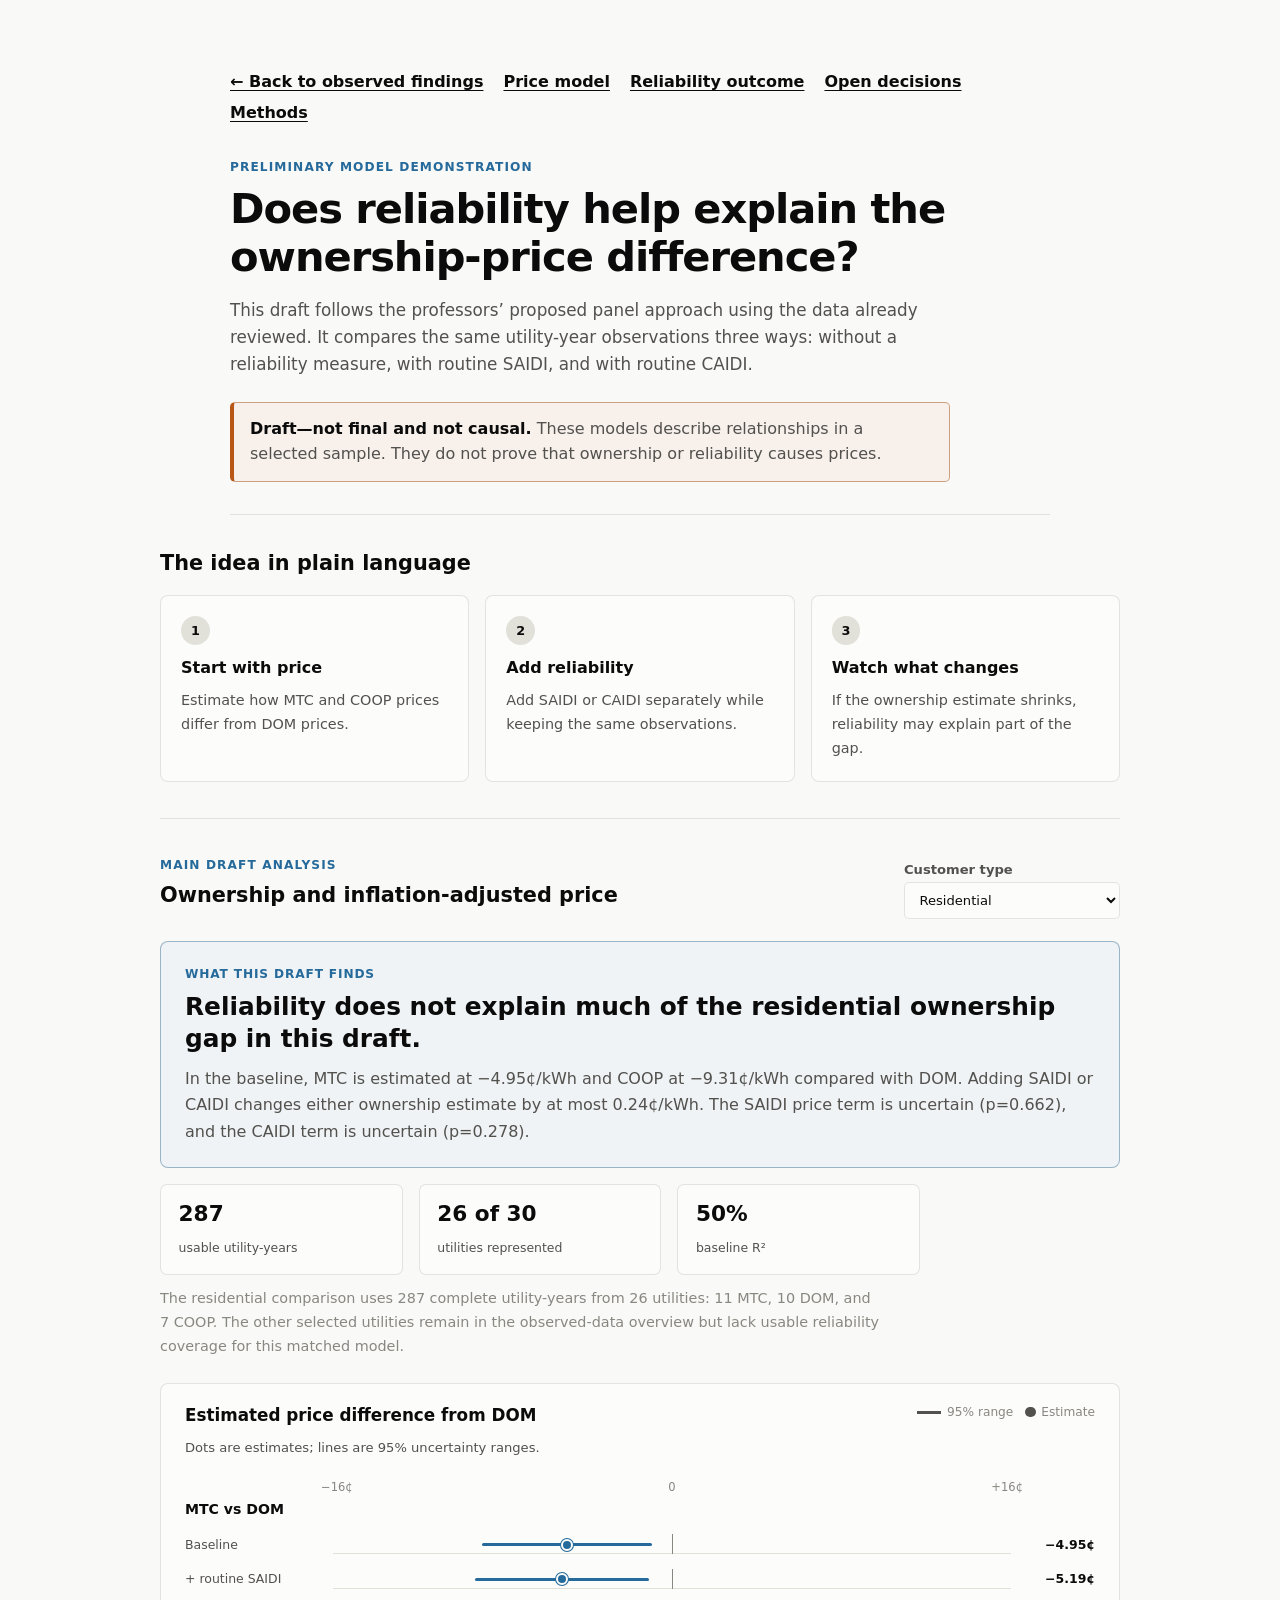
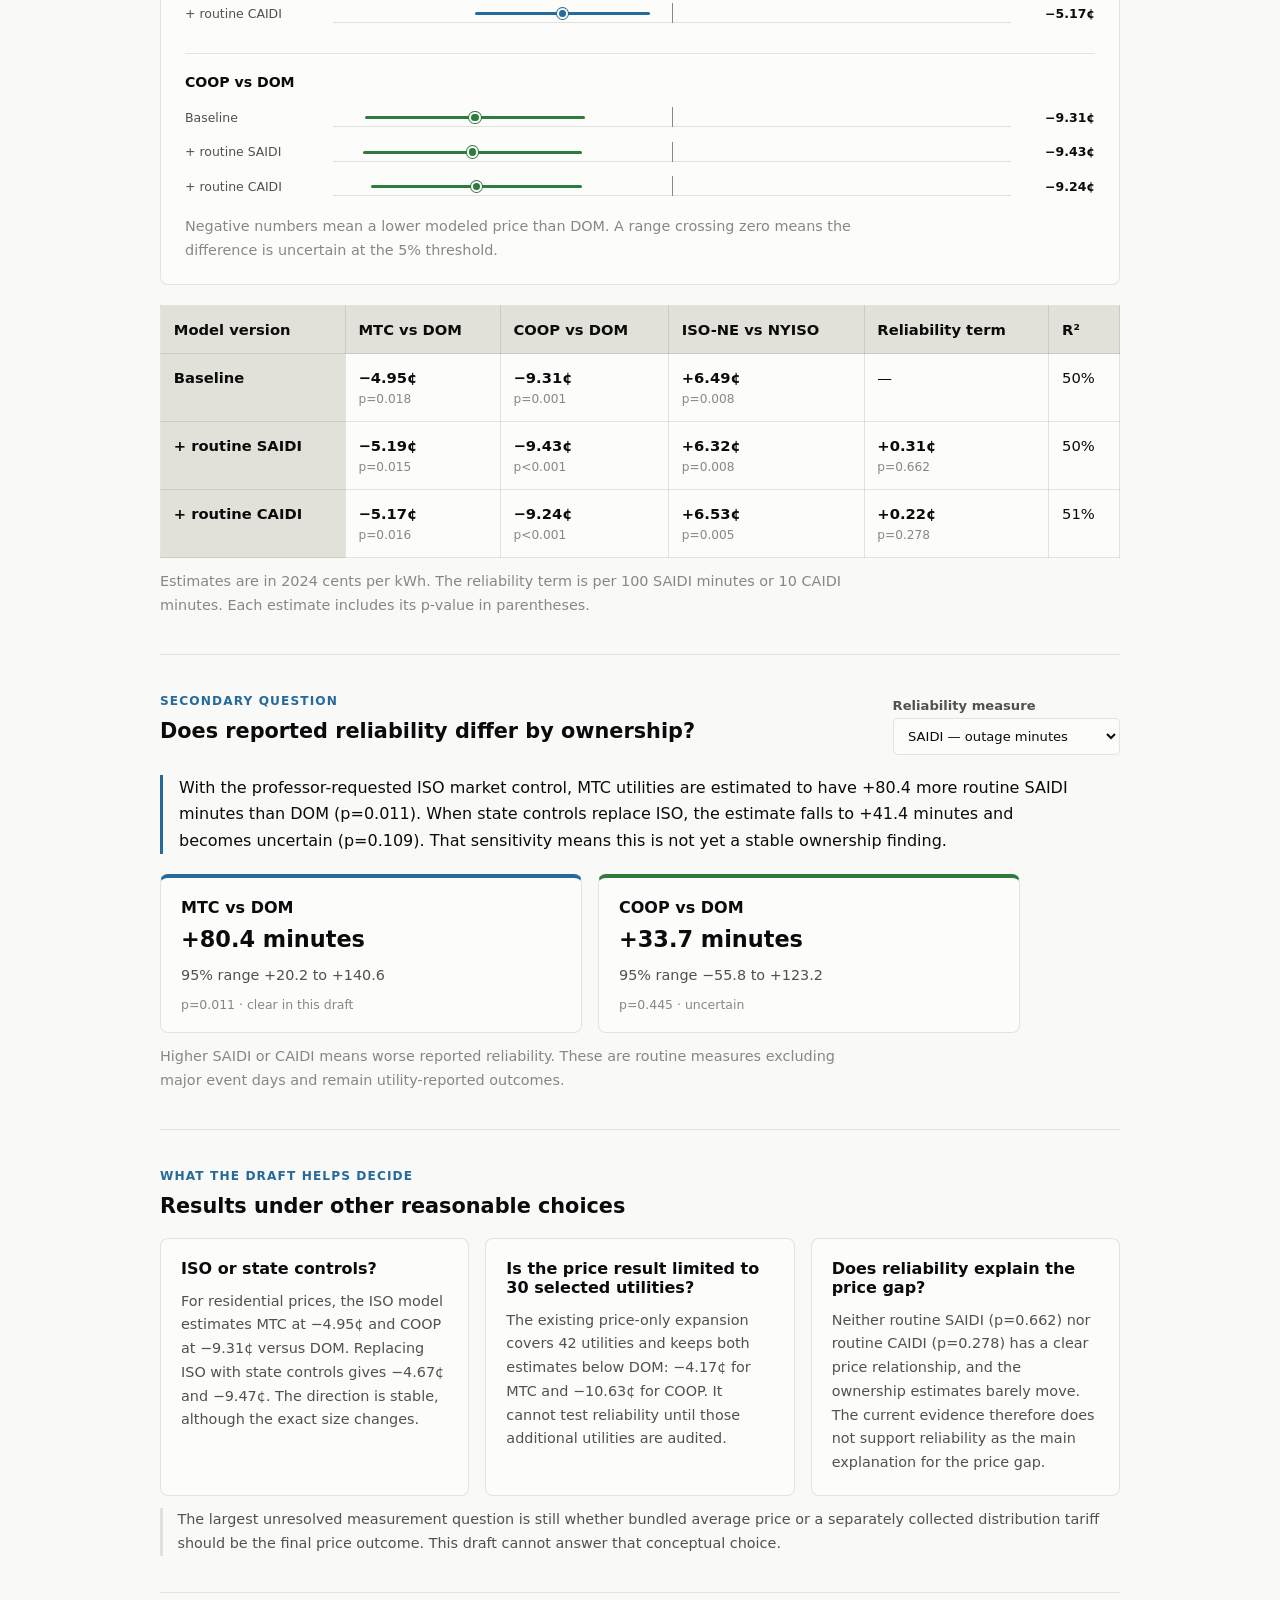
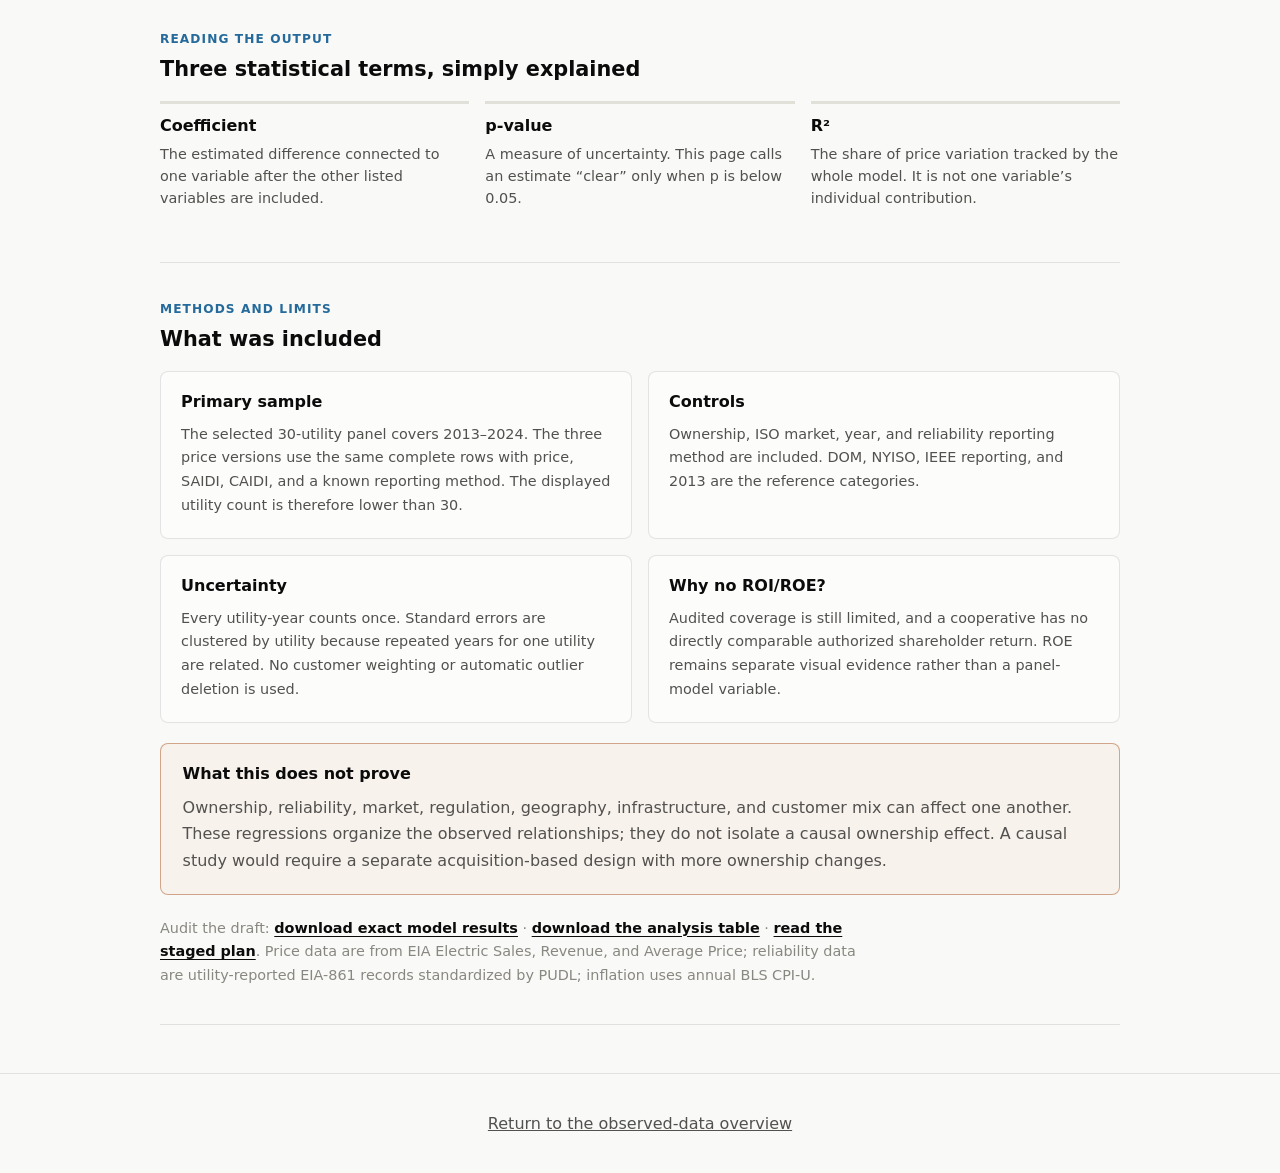
==== site/draft-panel-model.html @ 1b40ba9e "add draft panel model page" ====
<!DOCTYPE html>
<html lang="en">
<head>
  <meta charset="UTF-8">
  <meta name="viewport" content="width=device-width, initial-scale=1.0">
  <meta name="description" content="Preliminary panel-model demonstration testing how ownership, ISO market, and routine reliability relate to inflation-adjusted electricity prices in a selected New York and New England utility sample.">
  <title>Draft panel model | Utility ownership research</title>
  <link rel="stylesheet" href="styles.css?v=20260827a">
</head>
<body>
  <header class="research-header draft-model-header">
    <nav class="research-nav draft-model-nav" aria-label="Draft model navigation">
      <a href="index.html">&larr; Back to observed findings</a>
      <a href="#price-model">Price model</a>
      <a href="#reliability-outcome">Reliability outcome</a>
      <a href="#decision-checks">Open decisions</a>
      <a href="#draft-methods">Methods</a>
    </nav>
    <p class="draft-eyebrow">Preliminary model demonstration</p>
    <h1>Does reliability help explain the ownership-price difference?</h1>
    <p>
      This draft follows the professors’ proposed panel approach using the data
      already reviewed. It compares the same utility-year observations three ways:
      without a reliability measure, with routine SAIDI, and with routine CAIDI.
    </p>
    <div class="draft-warning" role="note">
      <strong>Draft—not final and not causal.</strong>
      These models describe relationships in a selected sample. They do not prove
      that ownership or reliability causes prices.
    </div>
  </header>

  <main class="research-main research-main--wide draft-model-main">
    <section class="draft-question" aria-labelledby="draft-question-title">
      <h2 id="draft-question-title">The idea in plain language</h2>
      <div class="draft-question-grid">
        <article>
          <span>1</span>
          <h3>Start with price</h3>
          <p>Estimate how MTC and COOP prices differ from DOM prices.</p>
        </article>
        <article>
          <span>2</span>
          <h3>Add reliability</h3>
          <p>Add SAIDI or CAIDI separately while keeping the same observations.</p>
        </article>
        <article>
          <span>3</span>
          <h3>Watch what changes</h3>
          <p>If the ownership estimate shrinks, reliability may explain part of the gap.</p>
        </article>
      </div>
    </section>

    <section id="price-model" aria-labelledby="price-model-title">
      <div class="draft-section-heading">
        <div>
          <p class="draft-eyebrow">Main draft analysis</p>
          <h2 id="price-model-title">Ownership and inflation-adjusted price</h2>
        </div>
        <label class="draft-select" for="draft-customer-class">
          Customer type
          <select id="draft-customer-class">
            <option value="residential">Residential</option>
            <option value="commercial">Commercial</option>
            <option value="industrial">Industrial</option>
          </select>
        </label>
      </div>

      <div class="draft-finding-card" aria-live="polite">
        <p class="draft-finding-label">What this draft finds</p>
        <h3 id="draft-price-finding-title">Loading the residential result…</h3>
        <p id="draft-price-finding"></p>
      </div>

      <div class="draft-stat-grid" aria-label="Selected model summary">
        <article>
          <span id="draft-observation-count">—</span>
          <p>usable utility-years</p>
        </article>
        <article>
          <span id="draft-utility-count">—</span>
          <p>utilities represented</p>
        </article>
        <article>
          <span id="draft-baseline-r2">—</span>
          <p>baseline R²</p>
        </article>
      </div>
      <p id="draft-sample-note" class="table-note"></p>

      <div class="draft-chart-card">
        <div class="draft-chart-heading">
          <div>
            <h3>Estimated price difference from DOM</h3>
            <p>Dots are estimates; lines are 95% uncertainty ranges.</p>
          </div>
          <div class="draft-chart-legend" aria-label="Coefficient chart legend">
            <span><i class="draft-legend-line"></i>95% range</span>
            <span><i class="draft-legend-dot"></i>Estimate</span>
          </div>
        </div>
        <div id="draft-ownership-chart" class="draft-ownership-chart" aria-live="polite"></div>
        <p class="table-note">
          Negative numbers mean a lower modeled price than DOM. A range crossing zero
          means the difference is uncertain at the 5% threshold.
        </p>
      </div>

      <div class="table-wrap draft-results-table-wrap">
        <table class="ownership-table draft-results-table">
          <thead>
            <tr>
              <th scope="col">Model version</th>
              <th scope="col">MTC vs DOM</th>
              <th scope="col">COOP vs DOM</th>
              <th scope="col">ISO-NE vs NYISO</th>
              <th scope="col">Reliability term</th>
              <th scope="col">R²</th>
            </tr>
          </thead>
          <tbody id="draft-price-results-table"></tbody>
        </table>
      </div>
      <p class="table-note">
        Estimates are in 2024 cents per kWh. The reliability term is per 100 SAIDI
        minutes or 10 CAIDI minutes. Each estimate includes its p-value in parentheses.
      </p>
    </section>

    <section id="reliability-outcome" aria-labelledby="reliability-outcome-title">
      <div class="draft-section-heading">
        <div>
          <p class="draft-eyebrow">Secondary question</p>
          <h2 id="reliability-outcome-title">Does reported reliability differ by ownership?</h2>
        </div>
        <label class="draft-select" for="draft-reliability-metric">
          Reliability measure
          <select id="draft-reliability-metric">
            <option value="saidi">SAIDI — outage minutes</option>
            <option value="caidi">CAIDI — restoration time</option>
          </select>
        </label>
      </div>
      <p id="draft-reliability-finding" class="draft-secondary-finding" aria-live="polite"></p>
      <div id="draft-reliability-cards" class="draft-reliability-cards"></div>
      <p class="table-note">
        Higher SAIDI or CAIDI means worse reported reliability. These are routine
        measures excluding major event days and remain utility-reported outcomes.
      </p>
    </section>

    <section id="decision-checks" aria-labelledby="decision-checks-title">
      <p class="draft-eyebrow">What the draft helps decide</p>
      <h2 id="decision-checks-title">Results under other reasonable choices</h2>
      <div class="draft-decision-grid">
        <article>
          <h3>ISO or state controls?</h3>
          <p id="draft-state-check"></p>
        </article>
        <article>
          <h3>Is the price result limited to 30 selected utilities?</h3>
          <p id="draft-expanded-check"></p>
        </article>
        <article>
          <h3>Does reliability explain the price gap?</h3>
          <p id="draft-reliability-price-check"></p>
        </article>
      </div>
      <p class="plain-note">
        The largest unresolved measurement question is still whether bundled average
        price or a separately collected distribution tariff should be the final price
        outcome. This draft cannot answer that conceptual choice.
      </p>
    </section>

    <section class="draft-meaning" aria-labelledby="draft-meaning-title">
      <p class="draft-eyebrow">Reading the output</p>
      <h2 id="draft-meaning-title">Three statistical terms, simply explained</h2>
      <dl class="draft-definition-grid">
        <div>
          <dt>Coefficient</dt>
          <dd>The estimated difference connected to one variable after the other listed variables are included.</dd>
        </div>
        <div>
          <dt>p-value</dt>
          <dd>A measure of uncertainty. This page calls an estimate “clear” only when p is below 0.05.</dd>
        </div>
        <div>
          <dt>R²</dt>
          <dd>The share of price variation tracked by the whole model. It is not one variable’s individual contribution.</dd>
        </div>
      </dl>
    </section>

    <section id="draft-methods" aria-labelledby="draft-methods-title">
      <p class="draft-eyebrow">Methods and limits</p>
      <h2 id="draft-methods-title">What was included</h2>
      <div class="draft-method-grid">
        <article>
          <h3>Primary sample</h3>
          <p>
            The selected 30-utility panel covers 2013–2024. The three price versions
            use the same complete rows with price, SAIDI, CAIDI, and a known reporting
            method. The displayed utility count is therefore lower than 30.
          </p>
        </article>
        <article>
          <h3>Controls</h3>
          <p>
            Ownership, ISO market, year, and reliability reporting method are included.
            DOM, NYISO, IEEE reporting, and 2013 are the reference categories.
          </p>
        </article>
        <article>
          <h3>Uncertainty</h3>
          <p>
            Every utility-year counts once. Standard errors are clustered by utility
            because repeated years for one utility are related. No customer weighting
            or automatic outlier deletion is used.
          </p>
        </article>
        <article>
          <h3>Why no ROI/ROE?</h3>
          <p>
            Audited coverage is still limited, and a cooperative has no directly
            comparable authorized shareholder return. ROE remains separate visual
            evidence rather than a panel-model variable.
          </p>
        </article>
      </div>

      <div class="draft-limit-box">
        <h3>What this does not prove</h3>
        <p>
          Ownership, reliability, market, regulation, geography, infrastructure, and
          customer mix can affect one another. These regressions organize the observed
          relationships; they do not isolate a causal ownership effect. A causal study
          would require a separate acquisition-based design with more ownership changes.
        </p>
      </div>

      <p class="table-note draft-downloads">
        Audit the draft:
        <a href="data/draft_panel_model_results.json">download exact model results</a>
        · <a href="data/draft_panel_model_analysis.csv">download the analysis table</a>
        · <a href="https://github.com/alexl1239/NE-NY-Generation-Analysis/blob/main/docs/draft-panel-model-implementation-plan.md" target="_blank" rel="noopener">read the staged plan</a>.
        Price data are from EIA Electric Sales, Revenue, and Average Price; reliability
        data are utility-reported EIA-861 records standardized by PUDL; inflation uses
        annual BLS CPI-U.
      </p>
    </section>
  </main>

  <footer class="page-footer research-footer">
    <p><a href="index.html">Return to the observed-data overview</a></p>
  </footer>

  <script src="data/draft_panel_model_results.js?v=20260827a"></script>
  <script src="draft-panel-model.js?v=20260827a"></script>
</body>
</html>
---- site/styles.css ----
:root {
  color-scheme: light;
  --surface: #fcfcfb;
  --page: #f9f9f7;
  --ink-primary: #0b0b0b;
  --ink-secondary: #52514e;
  --ink-muted: #898781;
  --gridline: #e1e0d9;
  --border: rgba(11, 11, 11, 0.10);

  --fuel-gas: #2a78d6;
  --fuel-hydro: #008300;
  --fuel-oil: #e87ba4;
  --fuel-other: #eda100;
  --fuel-solar: #1baf7a;

  /* Regional grid mix section uses its own fixed 8-slot order (Coal, Gas,
     Hydro, Nuclear, Oil, Solar, Waste, Wind) -- a separate section with its
     own legend, so it doesn't need to match --fuel-* above slot for slot. */
  --grid-coal: #2a78d6;
  --grid-gas: #008300;
  --grid-hydro: #e87ba4;
  --grid-nuclear: #eda100;
  --grid-oil: #1baf7a;
  --grid-solar: #eb6834;
  --grid-waste: #4a3aa7;
  --grid-wind: #e34948;

  /* Residential rate comparison reuses 4 already-validated hues from the
     grid palette above, in a fixed per-utility order distinct from their
     fuel meaning there -- separate chart, separate legend. */
  --rate-nyseg: #2a78d6;
  --rate-nstar: #eda100;
  --rate-conedison: #e34948;
  --rate-unitedilluminating: #4a3aa7;

  --ownership-mtc: #256a9b;
  --ownership-dom: #b95716;
  --ownership-coop: #2f7a3d;
  --metric-price: #246f9e;
  --metric-roe: #7655a3;

  --iso-coal: #5f6368;
  --iso-oil: #94623b;
  --iso-gas: #4f78a7;
  --iso-nuclear: #9a67ad;
  --iso-hydro: #2c91c2;
  --iso-waste: #6f944a;
  --iso-wind: #3f9d89;
  --iso-solar: #d9a62e;
}

@media (prefers-color-scheme: dark) {
  :root {
    color-scheme: dark;
    --surface: #1a1a19;
    --page: #0d0d0d;
    --ink-primary: #ffffff;
    --ink-secondary: #c3c2b7;
    --ink-muted: #898781;
    --gridline: #2c2c2a;
    --border: rgba(255, 255, 255, 0.10);

    --fuel-gas: #3987e5;
    --fuel-hydro: #008300;
    --fuel-oil: #d55181;
    --fuel-other: #c98500;
    --fuel-solar: #199e70;

    --grid-coal: #3987e5;
    --grid-gas: #008300;
    --grid-hydro: #d55181;
    --grid-nuclear: #c98500;
    --grid-oil: #199e70;
    --grid-solar: #d95926;
    --grid-waste: #9085e9;
    --grid-wind: #e66767;

    --rate-nyseg: #3987e5;
    --rate-nstar: #c98500;
    --rate-conedison: #e66767;
    --rate-unitedilluminating: #9085e9;

    --ownership-mtc: #63a9dc;
    --ownership-dom: #e68a4d;
    --metric-price: #69b4e3;
    --metric-roe: #b797e3;
    --ownership-coop: #67b874;

    --iso-coal: #92979c;
    --iso-oil: #c18a61;
    --iso-gas: #6f9ed1;
    --iso-nuclear: #bd8dcb;
    --iso-hydro: #55b4df;
    --iso-waste: #91b86a;
    --iso-wind: #61c0aa;
    --iso-solar: #efc45c;
  }
}

* {
  box-sizing: border-box;
}

[hidden] {
  display: none !important;
}

body {
  margin: 0;
  font-family: system-ui, -apple-system, "Segoe UI", sans-serif;
  background: var(--page);
  color: var(--ink-primary);
}

.page-header {
  padding: 2.5rem 1.5rem 1.5rem;
  max-width: 960px;
  margin: 0 auto;
}

.page-header h1 {
  margin: 0 0 0.5rem;
  font-size: 1.75rem;
}

.subtitle {
  color: var(--ink-secondary);
  margin: 0;
  max-width: 640px;
}

main {
  max-width: 960px;
  margin: 0 auto;
  padding: 0 1.5rem 3rem;
}

.chart-status {
  margin: 0 0 1.5rem;
  padding: 0.85rem 1rem;
  border: 1px solid var(--border);
  background: var(--surface);
  color: var(--ink-secondary);
  line-height: 1.5;
}

.section-block {
  margin-bottom: 2.5rem;
}

.section-title {
  margin: 0 0 0.4rem;
  font-size: 1.3rem;
}

.section-note {
  color: var(--ink-secondary);
  margin: 0 0 1.25rem;
  max-width: 720px;
  line-height: 1.5;
}

.charts {
  display: grid;
  grid-template-columns: repeat(auto-fit, minmax(380px, 1fr));
  gap: 1.5rem;
}

.chart-card {
  background: var(--surface);
  border: 1px solid var(--border);
  border-radius: 8px;
  padding: 1rem 1.25rem 1.5rem;
}

.chart-card h3 {
  margin: 0 0 0.25rem;
  font-size: 1.1rem;
  color: var(--ink-primary);
}

.chart-entity {
  margin: 0 0 0.75rem;
  font-size: 0.8rem;
  color: var(--ink-muted);
  line-height: 1.4;
}

.chart-wrap {
  position: relative;
  height: 280px;
}

.chart-wrap--wide {
  height: 360px;
}

.chart-caveat {
  margin: 0.75rem 0 0;
  font-size: 0.8rem;
  color: var(--ink-muted);
  line-height: 1.4;
}

.methodology {
  background: var(--surface);
  border: 1px solid var(--border);
  border-radius: 8px;
  padding: 1.5rem;
}

.methodology h2 {
  margin-top: 0;
  font-size: 1.1rem;
}

.methodology ul {
  color: var(--ink-secondary);
  line-height: 1.6;
  padding-left: 1.25rem;
}

.methodology code {
  background: var(--gridline);
  padding: 0.1rem 0.3rem;
  border-radius: 4px;
  font-size: 0.9em;
}

.page-footer {
  text-align: center;
  padding: 1.5rem;
  color: var(--ink-muted);
}

.page-footer a {
  color: var(--ink-secondary);
}

/* Professor-facing draft panel model. */

.draft-model-header {
  padding-top: 2.25rem;
}

.draft-model-nav {
  margin: 0 0 2.25rem;
}

.draft-eyebrow {
  margin: 0 0 0.5rem !important;
  color: var(--ownership-mtc) !important;
  font-size: 0.76rem !important;
  font-weight: 800;
  letter-spacing: 0.09em;
  text-transform: uppercase;
}

.draft-warning {
  max-width: 720px;
  margin-top: 1.5rem;
  padding: 0.9rem 1rem;
  border: 1px solid color-mix(in srgb, var(--ownership-dom) 45%, var(--border));
  border-left: 4px solid var(--ownership-dom);
  border-radius: 5px;
  background: color-mix(in srgb, var(--ownership-dom) 7%, var(--surface));
  color: var(--ink-secondary);
  line-height: 1.55;
}

.draft-warning strong {
  color: var(--ink-primary);
}

.draft-model-main section {
  padding-block: 2.75rem;
}

.draft-question-grid,
.draft-stat-grid,
.draft-decision-grid,
.draft-definition-grid,
.draft-method-grid,
.draft-reliability-cards {
  display: grid;
  gap: 1rem;
}

.draft-question-grid {
  grid-template-columns: repeat(3, minmax(0, 1fr));
  margin-top: 1.25rem;
}

.draft-question-grid article,
.draft-decision-grid article,
.draft-method-grid article,
.draft-reliability-card {
  padding: 1.25rem;
  border: 1px solid var(--border);
  border-radius: 8px;
  background: var(--surface);
}

.draft-question-grid article > span {
  display: grid;
  width: 1.8rem;
  height: 1.8rem;
  place-items: center;
  border-radius: 999px;
  background: var(--gridline);
  color: var(--ink-primary);
  font-size: 0.8rem;
  font-weight: 800;
}

.draft-question-grid h3,
.draft-decision-grid h3,
.draft-method-grid h3,
.draft-reliability-card h3 {
  margin: 0.85rem 0 0;
  font-size: 1rem;
}

.draft-question-grid p,
.draft-decision-grid p,
.draft-method-grid p,
.draft-reliability-card p {
  margin-top: 0.45rem;
  font-size: 0.9rem;
}

.draft-section-heading {
  display: flex;
  align-items: end;
  justify-content: space-between;
  gap: 1.5rem;
}

.draft-section-heading h2 {
  margin-bottom: 0;
}

.draft-select {
  display: grid;
  flex: 0 0 auto;
  gap: 0.35rem;
  color: var(--ink-secondary);
  font-size: 0.82rem;
  font-weight: 700;
}

.draft-select select {
  min-width: 13.5rem;
  padding: 0.55rem 2rem 0.55rem 0.65rem;
  border: 1px solid var(--border);
  border-radius: 5px;
  background: var(--surface);
  color: var(--ink-primary);
  font: inherit;
  font-weight: 500;
}

.draft-finding-card {
  margin-top: 1.4rem;
  padding: 1.35rem 1.5rem;
  border: 1px solid color-mix(in srgb, var(--ownership-mtc) 35%, var(--border));
  border-radius: 8px;
  background: color-mix(in srgb, var(--ownership-mtc) 6%, var(--surface));
}

.draft-finding-label {
  margin: 0 !important;
  color: var(--ownership-mtc) !important;
  font-size: 0.76rem !important;
  font-weight: 800;
  letter-spacing: 0.07em;
  text-transform: uppercase;
}

.draft-finding-card h3 {
  margin: 0.45rem 0 0;
  font-size: clamp(1.2rem, 2.5vw, 1.55rem);
  line-height: 1.3;
}

.draft-finding-card p:last-child {
  max-width: 980px;
  margin-top: 0.65rem;
}

.draft-stat-grid {
  grid-template-columns: repeat(3, minmax(0, 1fr));
  max-width: 760px;
  margin-top: 1rem;
}

.draft-stat-grid article {
  padding: 1rem 1.1rem;
  border: 1px solid var(--border);
  border-radius: 7px;
  background: var(--surface);
}

.draft-stat-grid span {
  display: block;
  color: var(--ink-primary);
  font-size: 1.35rem;
  font-weight: 800;
  font-variant-numeric: tabular-nums;
}

.draft-stat-grid p {
  margin: 0.15rem 0 0;
  font-size: 0.78rem;
}

.draft-chart-card {
  margin-top: 1.5rem;
  padding: 1.35rem 1.5rem;
  border: 1px solid var(--border);
  border-radius: 8px;
  background: var(--surface);
}

.draft-chart-heading {
  display: flex;
  align-items: start;
  justify-content: space-between;
  gap: 1rem;
}

.draft-chart-heading h3 {
  margin: 0;
  font-size: 1.05rem;
}

.draft-chart-heading p {
  margin: 0.25rem 0 0;
  font-size: 0.82rem;
}

.draft-chart-legend {
  display: flex;
  flex-wrap: wrap;
  gap: 0.75rem;
  color: var(--ink-muted);
  font-size: 0.76rem;
}

.draft-chart-legend span {
  display: inline-flex;
  align-items: center;
  gap: 0.35rem;
}

.draft-legend-line {
  width: 1.5rem;
  border-top: 3px solid var(--ink-secondary);
}

.draft-legend-dot {
  width: 0.65rem;
  height: 0.65rem;
  border-radius: 999px;
  background: var(--ink-secondary);
}

.draft-ownership-chart {
  margin-top: 1.3rem;
}

.draft-axis-labels {
  display: grid;
  grid-template-columns: 8.5rem 1fr 4.5rem;
  margin: 0 0 0.45rem;
  color: var(--ink-muted);
  font-size: 0.72rem;
  font-variant-numeric: tabular-nums;
}

.draft-axis-labels div {
  display: flex;
  justify-content: space-between;
}

.draft-coef-group + .draft-coef-group {
  margin-top: 1.4rem;
  padding-top: 1.25rem;
  border-top: 1px solid var(--border);
}

.draft-coef-group h4 {
  margin: 0 0 0.65rem;
  font-size: 0.88rem;
}

.draft-coef-row {
  display: grid;
  grid-template-columns: 8.5rem minmax(12rem, 1fr) 4.5rem;
  align-items: center;
  min-height: 2.15rem;
  gap: 0.75rem;
}

.draft-coef-model {
  color: var(--ink-secondary);
  font-size: 0.78rem;
}

.draft-coef-track {
  position: relative;
  height: 1.25rem;
  border-bottom: 1px solid var(--gridline);
}

.draft-coef-zero {
  position: absolute;
  top: 0;
  bottom: -1px;
  width: 1px;
  background: var(--ink-muted);
}

.draft-coef-interval {
  position: absolute;
  top: 0.56rem;
  height: 3px;
  border-radius: 3px;
  background: var(--ownership-mtc);
}

.draft-coef-point {
  position: absolute;
  top: 0.29rem;
  width: 0.72rem;
  height: 0.72rem;
  margin-left: -0.36rem;
  border: 2px solid var(--surface);
  border-radius: 999px;
  background: var(--ownership-mtc);
  box-shadow: 0 0 0 1px var(--ownership-mtc);
}

.draft-coef-row--coop .draft-coef-interval,
.draft-coef-row--coop .draft-coef-point {
  background: var(--ownership-coop);
}

.draft-coef-row--coop .draft-coef-point {
  box-shadow: 0 0 0 1px var(--ownership-coop);
}

.draft-coef-value,
.draft-table-estimate,
.draft-table-p {
  font-variant-numeric: tabular-nums;
}

.draft-coef-value {
  text-align: right;
  color: var(--ink-primary);
  font-size: 0.78rem;
  font-weight: 750;
}

.draft-results-table-wrap {
  margin-top: 1.25rem;
}

.draft-results-table th:first-child {
  min-width: 9.5rem;
}

.draft-results-table td {
  white-space: nowrap;
}

.draft-table-estimate,
.draft-table-p {
  display: block;
}

.draft-table-estimate {
  color: var(--ink-primary);
  font-weight: 750;
}

.draft-table-p {
  margin-top: 0.15rem;
  color: var(--ink-muted);
  font-size: 0.76rem;
}

.draft-secondary-finding {
  max-width: 920px;
  margin-top: 1.25rem !important;
  padding-left: 1rem;
  border-left: 3px solid var(--ownership-mtc);
  color: var(--ink-primary) !important;
  font-size: 1rem;
}

.draft-reliability-cards {
  grid-template-columns: repeat(2, minmax(0, 1fr));
  max-width: 860px;
  margin-top: 1.25rem;
}

.draft-reliability-card {
  border-top: 4px solid var(--ownership-mtc);
}

.draft-reliability-card--coop {
  border-top-color: var(--ownership-coop);
}

.draft-reliability-card h3 {
  margin-top: 0;
}

.draft-reliability-card strong {
  display: block;
  margin-top: 0.55rem;
  font-size: 1.4rem;
  font-variant-numeric: tabular-nums;
}

.draft-reliability-card span {
  display: block;
  margin-top: 0.6rem;
  color: var(--ink-muted);
  font-size: 0.78rem;
}

.draft-decision-grid {
  grid-template-columns: repeat(3, minmax(0, 1fr));
  margin-top: 1.25rem;
}

.draft-decision-grid h3,
.draft-method-grid h3 {
  margin-top: 0;
}

.draft-definition-grid {
  grid-template-columns: repeat(3, minmax(0, 1fr));
  margin-top: 1.25rem;
}

.draft-definition-grid > div {
  padding-top: 0.8rem;
  border-top: 3px solid var(--gridline);
}

.draft-definition-grid dt {
  font-weight: 800;
}

.draft-definition-grid dd {
  margin: 0.45rem 0 0;
  color: var(--ink-secondary);
  font-size: 0.9rem;
  line-height: 1.55;
}

.draft-method-grid {
  grid-template-columns: repeat(2, minmax(0, 1fr));
  margin-top: 1.25rem;
}

.draft-limit-box {
  margin-top: 1.25rem;
  padding: 1.25rem 1.35rem;
  border: 1px solid color-mix(in srgb, var(--ownership-dom) 40%, var(--border));
  border-radius: 8px;
  background: color-mix(in srgb, var(--ownership-dom) 6%, var(--surface));
}

.draft-limit-box h3 {
  margin: 0;
  font-size: 1rem;
}

.draft-limit-box p {
  margin-top: 0.5rem;
}

.draft-downloads {
  margin-top: 1.35rem !important;
}

.draft-model-link-card {
  display: flex;
  align-items: center;
  justify-content: space-between;
  gap: 2rem;
  margin-top: 1.5rem;
  padding: 1.25rem 1.4rem;
  border: 1px solid color-mix(in srgb, var(--ownership-mtc) 35%, var(--border));
  border-radius: 8px;
  background: color-mix(in srgb, var(--ownership-mtc) 6%, var(--surface));
}

.draft-model-link-card h3 {
  margin: 0;
  font-size: 1.05rem;
}

.draft-model-link-card p:not(.draft-eyebrow) {
  margin-top: 0.35rem;
  font-size: 0.88rem;
}

.draft-model-link-card > a {
  flex: 0 0 auto;
  padding: 0.65rem 0.85rem;
  border-radius: 5px;
  background: var(--ink-primary);
  color: var(--page);
  text-decoration: none;
}

@media (max-width: 760px) {
  .draft-question-grid,
  .draft-decision-grid,
  .draft-definition-grid,
  .draft-method-grid,
  .draft-stat-grid,
  .draft-reliability-cards {
    grid-template-columns: 1fr;
  }

  .draft-section-heading,
  .draft-chart-heading {
    align-items: stretch;
    flex-direction: column;
  }

  .draft-select select {
    width: 100%;
  }

  .draft-axis-labels,
  .draft-coef-row {
    grid-template-columns: 6.8rem minmax(8rem, 1fr) 3.8rem;
    gap: 0.45rem;
  }

  .draft-chart-card {
    padding-inline: 1rem;
  }

  .draft-model-link-card {
    align-items: flex-start;
    flex-direction: column;
    gap: 1rem;
  }
}

/* Current research overview and context above the preserved earlier analysis. */

.research-header,
.research-main,
.archive-context__inner {
  width: min(100% - 3rem, 820px);
  margin: 0 auto;
}

.research-header {
  padding: 3rem 0 2rem;
  border-bottom: 1px solid var(--border);
}

.research-header h1 {
  max-width: 760px;
  margin: 0;
  font-size: clamp(1.8rem, 4vw, 2.6rem);
  line-height: 1.15;
  letter-spacing: -0.025em;
}

.research-header > p {
  max-width: 720px;
  margin: 1rem 0 0;
  color: var(--ink-secondary);
  font-size: 1.05rem;
  line-height: 1.6;
}

.research-nav {
  display: flex;
  flex-wrap: wrap;
  gap: 0.75rem 1.25rem;
  margin-top: 1.5rem;
}

.research-nav a,
.research-main a,
.back-link {
  color: var(--ink-primary);
  font-weight: 650;
  text-underline-offset: 0.2em;
}

.research-main {
  padding: 0 0 3rem;
}

.research-main--wide {
  width: min(100% - 3rem, 1420px);
}

.research-main section {
  padding: 2.25rem 0;
  border-bottom: 1px solid var(--border);
}

.research-main h2 {
  margin: 0 0 0.75rem;
  font-size: 1.3rem;
}

.research-main p,
.research-main li {
  color: var(--ink-secondary);
  line-height: 1.65;
}

.research-main p {
  margin: 0.75rem 0 0;
}

.research-main ul {
  margin: 0.75rem 0 0;
  padding-left: 1.25rem;
}

.research-main li + li {
  margin-top: 0.35rem;
}

.table-wrap {
  margin-top: 1.25rem;
  overflow-x: auto;
}

.ownership-table {
  width: 100%;
  border-collapse: collapse;
  background: var(--surface);
  font-size: 0.92rem;
}

.ownership-table th,
.ownership-table td {
  padding: 0.8rem;
  border: 1px solid var(--border);
  text-align: left;
  vertical-align: top;
  line-height: 1.45;
}

.ownership-table th {
  background: var(--gridline);
}

.ownership-table code {
  color: var(--ink-primary);
  font-weight: 750;
}

.plain-note,
.result-note,
.table-note,
.source-line {
  font-size: 0.9rem;
}

.plain-note {
  padding-left: 0.9rem;
  border-left: 3px solid var(--gridline);
}

.panel-controls {
  display: flex;
  flex-wrap: wrap;
  gap: 1rem 1.5rem;
  margin-top: 1.5rem;
}

.panel-controls label,
.utility-select {
  display: grid;
  gap: 0.35rem;
  color: var(--ink-secondary);
  font-size: 0.86rem;
  font-weight: 650;
}

.panel-controls select,
.utility-select select {
  min-width: 12rem;
  padding: 0.55rem 2rem 0.55rem 0.65rem;
  border: 1px solid var(--border);
  border-radius: 4px;
  background: var(--surface);
  color: var(--ink-primary);
  font: inherit;
  font-weight: 500;
}

.comparison-controls {
  margin-bottom: 0.9rem;
}

.analysis-tabs {
  display: inline-flex;
  margin-top: 1rem;
  padding: 0.2rem;
  border: 1px solid var(--border);
  border-radius: 6px;
  background: var(--surface);
}

.analysis-tab {
  padding: 0.55rem 0.85rem;
  border: 0;
  border-radius: 4px;
  background: transparent;
  color: var(--ink-secondary);
  cursor: pointer;
  font: inherit;
  font-size: 0.88rem;
  font-weight: 700;
}

.analysis-tab.is-active {
  background: var(--gridline);
  color: var(--ink-primary);
}

.analysis-tab:focus-visible {
  outline: 2px solid var(--ownership-mtc);
  outline-offset: 2px;
}

.comparison-view-note {
  margin: 1rem 0 0;
}

.comparison-legend {
  display: flex;
  flex-wrap: wrap;
  gap: 0.65rem 1.25rem;
  margin: 0.8rem 0 1rem;
  color: var(--ink-muted);
  font-size: 0.78rem;
}

.comparison-legend span {
  display: inline-flex;
  align-items: center;
  gap: 0.4rem;
}

.comparison-legend i {
  display: inline-block;
  width: 1.4rem;
}

.comparison-legend__line {
  border-top: 3px solid var(--ink-secondary);
}

.comparison-legend__range {
  height: 0.7rem;
  background: var(--gridline);
}

.comparison-legend__flag {
  width: 0.8rem !important;
  height: 0.8rem;
  border: 2px solid #b45309;
  border-radius: 50%;
}

.ct-case-study-controls {
  margin-bottom: 0.8rem;
}

.ct-case-study-legend {
  display: flex;
  flex-wrap: wrap;
  gap: 0.65rem 1.25rem;
  margin: 0.8rem 0 1rem;
  color: var(--ink-muted);
  font-size: 0.78rem;
}

.ct-case-study-legend span {
  display: inline-flex;
  align-items: center;
  gap: 0.4rem;
}

.ct-case-study-legend i {
  display: inline-block;
  width: 1.4rem;
}

.ct-case-study-legend__authorized {
  border-top: 2px solid var(--ink-primary);
}

.ct-case-study-legend__actual {
  border-top: 2px dashed var(--ink-muted);
}

.ct-case-study-legend__decision {
  height: 0.8rem;
  border-left: 1px dotted var(--ink-secondary);
}

.ct-case-study-grid {
  display: grid;
  grid-template-columns: repeat(2, minmax(0, 1fr));
  gap: 1rem;
  margin-top: 1rem;
}

.ct-case-study-card {
  min-width: 0;
  padding: 1rem;
  border: 1px solid var(--border);
  border-top-width: 3px;
  border-radius: 8px;
  background: var(--surface);
}

.ct-case-study-card--dom {
  border-top-color: var(--ownership-dom);
}

.ct-case-study-card--mtc {
  border-top-color: var(--ownership-mtc);
}

.ct-case-study-card--state {
  border-top-color: var(--ink-secondary);
}

.ct-case-study-card__header {
  display: flex;
  align-items: flex-start;
  justify-content: space-between;
  gap: 1rem;
  padding-bottom: 0.8rem;
  border-bottom: 1px solid var(--border);
}

.ct-case-study-card__title {
  margin: 0;
  font-size: 1rem;
}

.ct-case-study-card__meta {
  margin: 0.2rem 0 0 !important;
  color: var(--ink-muted) !important;
  font-size: 0.76rem;
  line-height: 1.35 !important;
}

.ct-case-study-card__latest {
  flex: 0 0 auto;
  max-width: 15rem;
  margin: 0 !important;
  color: var(--ink-secondary) !important;
  font-size: 0.78rem;
  font-variant-numeric: tabular-nums;
  line-height: 1.4 !important;
  text-align: right;
}

.ct-case-study-card__latest strong {
  color: var(--ink-primary);
}

.ct-state-series {
  display: grid;
  gap: 0.45rem;
  margin-top: 0.75rem;
}

.ct-state-series__item {
  display: grid;
  grid-template-columns: 1.5rem minmax(0, 1fr) auto;
  align-items: center;
  gap: 0.45rem;
  color: var(--ink-secondary);
  font-size: 0.76rem;
  font-variant-numeric: tabular-nums;
}

.ct-state-series__item strong {
  color: var(--ink-primary);
  font-size: 0.8rem;
}

.ct-state-series__line {
  border-top: 3px solid;
}

.ct-state-series__item--dom .ct-state-series__line {
  border-color: var(--ownership-dom);
}

.ct-state-series__item--mtc .ct-state-series__line {
  border-color: var(--ownership-mtc);
}

.ct-state-series__note {
  margin: 0.45rem 0 0 !important;
  color: var(--ink-muted) !important;
  font-size: 0.72rem;
  line-height: 1.35 !important;
}

.ct-dual-chart-block {
  margin-top: 0.8rem;
}

.ct-dual-chart__legend {
  display: flex;
  flex-wrap: wrap;
  gap: 0.4rem 1rem;
  margin-bottom: 0.25rem;
  color: var(--ink-secondary);
  font-size: 0.72rem;
}

.ct-dual-chart__legend-item {
  display: inline-flex;
  align-items: center;
  gap: 0.35rem;
}

.ct-dual-chart__legend-item::before {
  width: 1.25rem;
  border-top: 3px solid;
  content: "";
}

.ct-dual-chart__legend-item--price::before {
  border-color: var(--metric-price);
}

.ct-dual-chart__legend-item--roe::before {
  border-color: var(--metric-roe);
}

.ct-dual-chart {
  display: block;
  width: 100%;
  height: auto;
}

.ct-dual-chart__axis-title,
.ct-dual-chart__axis-label,
.ct-dual-chart__year-label {
  font-family: system-ui, -apple-system, "Segoe UI", sans-serif;
}

.ct-dual-chart__axis-title {
  font-size: 9px;
  font-weight: 700;
}

.ct-dual-chart__axis-label,
.ct-dual-chart__year-label {
  font-size: 9px;
}

.ct-dual-chart__axis-title--price,
.ct-dual-chart__axis-label--price {
  fill: var(--metric-price);
}

.ct-dual-chart__axis-title--roe,
.ct-dual-chart__axis-label--roe {
  fill: var(--metric-roe);
}

.ct-dual-chart__year-label {
  fill: var(--ink-muted);
}

.ct-dual-chart__line {
  fill: none;
  stroke-width: 2.25;
  stroke-linecap: round;
  stroke-linejoin: round;
}

.ct-dual-chart__line--price {
  stroke: var(--metric-price);
}

.ct-dual-chart__line--roe {
  stroke: var(--metric-roe);
}

.ct-dual-chart__point {
  cursor: pointer;
  stroke: var(--surface);
  stroke-width: 1.5;
}

.ct-dual-chart__point:focus {
  outline: none;
}

.ct-dual-chart__point--price {
  fill: var(--metric-price);
}

.ct-dual-chart__point--roe {
  fill: var(--metric-roe);
}

.ct-dual-chart__point--active {
  stroke: var(--ink-primary);
  stroke-width: 2.75;
}

.ct-dual-chart__point--low-coverage {
  stroke: #b45309;
  stroke-width: 2.75;
}

.ct-dual-chart__detail {
  min-height: 5.8rem;
  margin-top: 0.3rem;
  color: var(--ink-secondary);
  font-size: 0.74rem;
  font-variant-numeric: tabular-nums;
  line-height: 1.4;
}

.ct-dual-chart__detail-main,
.ct-dual-chart__detail-sub,
.ct-dual-chart__source-link {
  display: block;
}

.ct-dual-chart__detail-main {
  color: var(--ink-primary);
  font-weight: 700;
}

.ct-dual-chart__source-link {
  margin-top: 0.1rem;
  width: fit-content;
}

.ct-case-chart-block {
  margin-top: 1rem;
}

.ct-case-chart-block + .ct-case-chart-block {
  padding-top: 0.9rem;
  border-top: 1px solid var(--border);
}

.ct-case-chart-block__title {
  margin: 0 0 0.25rem;
  font-size: 0.86rem;
  font-weight: 700;
}

.ct-case-chart {
  display: block;
  width: 100%;
  height: auto;
}

.ct-case-chart__gridline {
  stroke: var(--gridline);
  stroke-width: 1;
}

.ct-case-chart__axis-label {
  fill: var(--ink-muted);
  font-family: system-ui, -apple-system, "Segoe UI", sans-serif;
  font-size: 10px;
}

.ct-case-chart__decision-line {
  stroke: var(--ink-secondary);
  stroke-dasharray: 2 4;
  stroke-width: 1;
}

.ct-case-chart__line {
  fill: none;
  stroke: var(--ink-primary);
  stroke-width: 2;
  stroke-linecap: round;
  stroke-linejoin: round;
}

.ct-case-chart__line--actual {
  stroke: var(--ink-muted);
  stroke-dasharray: 5 4;
  stroke-width: 1.5;
}

.ct-case-chart__line--dom {
  stroke: var(--ownership-dom);
}

.ct-case-chart__line--mtc {
  stroke: var(--ownership-mtc);
}

.ct-case-chart__point {
  cursor: pointer;
  stroke: var(--surface);
  stroke-width: 1.5;
}

.ct-case-chart__point:focus {
  outline: none;
  stroke: var(--ink-primary);
  stroke-width: 2.5;
}

.ct-case-chart__point:hover,
.ct-case-chart__point--active {
  stroke: var(--ink-primary);
  stroke-width: 3;
}

.ct-case-chart__point--actual {
  fill: var(--surface);
  stroke: var(--ink-muted);
  stroke-width: 1.5;
}

.ct-case-chart__point--dom {
  fill: var(--ownership-dom);
}

.ct-case-chart__point--mtc {
  fill: var(--ownership-mtc);
}

.ct-case-chart__point--low-coverage {
  stroke: #b45309;
  stroke-width: 2.75;
}

.ct-case-chart__detail {
  min-height: 3.5rem;
  margin: 0.35rem 0 0 !important;
  color: var(--ink-secondary) !important;
  font-size: 0.76rem;
  font-variant-numeric: tabular-nums;
  line-height: 1.4 !important;
  white-space: pre-line;
}

.ct-case-chart__detail-text,
.ct-case-chart__source-link {
  display: block;
}

.ct-case-chart__source-link {
  margin-top: 0.15rem;
  width: fit-content;
}

.ct-case-study-card__dollar-note {
  min-height: 3.2rem;
  margin: 0.85rem 0 0 !important;
  padding: 0.7rem 0.8rem;
  border-left: 3px solid var(--gridline);
  background: color-mix(in srgb, var(--gridline) 42%, transparent);
  color: var(--ink-secondary) !important;
  font-size: 0.78rem;
  line-height: 1.45 !important;
}

.ownership-comparison-charts {
  display: grid;
  grid-template-columns: repeat(3, minmax(0, 1fr));
  gap: 1rem;
  margin: 0.8rem 0 1rem;
}

.ownership-comparison-card {
  min-width: 0;
  padding: 1rem;
  border: 1px solid var(--border);
  border-top-width: 3px;
  background: var(--surface);
}

.ownership-comparison-card--mtc {
  border-top-color: var(--ownership-mtc);
}

.ownership-comparison-card--dom {
  border-top-color: var(--ownership-dom);
}

.ownership-comparison-card--coop {
  border-top-color: var(--ownership-coop);
}

.ownership-comparison-card__title {
  display: inline-flex;
  align-items: center;
  gap: 0.45rem;
  margin: 0;
  font-size: 0.96rem;
}

.ownership-comparison-card__description {
  min-height: 2.2rem;
  margin: 0.25rem 0 0 !important;
  color: var(--ink-muted) !important;
  font-size: 0.75rem;
}

.ownership-comparison-chart {
  display: block;
  width: 100%;
  height: auto;
  margin-top: 0.25rem;
}

.ownership-comparison-chart__gridline {
  stroke: var(--gridline);
  stroke-width: 1;
}

.ownership-comparison-chart__axis-label {
  fill: var(--ink-muted);
  font-family: system-ui, -apple-system, "Segoe UI", sans-serif;
  font-size: 9px;
}

.ownership-comparison-chart__range {
  stroke: none;
  opacity: 0.14;
}

.ownership-comparison-chart__range--mtc {
  fill: var(--ownership-mtc);
}

.ownership-comparison-chart__range--dom {
  fill: var(--ownership-dom);
}

.ownership-comparison-chart__range--coop {
  fill: var(--ownership-coop);
}

.ownership-comparison-chart__median {
  fill: none;
  stroke-width: 2.5;
  stroke-linecap: round;
  stroke-linejoin: round;
}

.ownership-comparison-chart__median--mtc {
  stroke: var(--ownership-mtc);
}

.ownership-comparison-chart__median--dom {
  stroke: var(--ownership-dom);
}

.ownership-comparison-chart__median--coop {
  stroke: var(--ownership-coop);
}

.ownership-comparison-chart__point {
  cursor: pointer;
  stroke: var(--surface);
  stroke-width: 1.5;
}

.ownership-comparison-chart__point:focus {
  stroke: var(--ink-primary);
  stroke-width: 2.5;
  outline: none;
}

.ownership-comparison-chart__point--flagged {
  stroke: #b45309;
  stroke-width: 3;
}

.ownership-comparison-card__detail {
  min-height: 2.4rem;
  margin: 0.35rem 0 0 !important;
  color: var(--ink-secondary) !important;
  font-size: 0.75rem;
  font-variant-numeric: tabular-nums;
  line-height: 1.4 !important;
  white-space: pre-line;
}

.ownership-price-model-card {
  max-width: 920px;
  margin-top: 0.5rem;
  padding: 1.1rem 1.2rem 1.25rem;
  border: 1px solid var(--border);
  border-radius: 6px;
  background: var(--surface);
}

.ownership-price-model-card h3 {
  margin: 0;
  font-size: 1rem;
}

.ownership-price-model-guide {
  margin: 0.35rem 0 0 !important;
  color: var(--ink-muted) !important;
  font-size: 0.8rem;
}

.ownership-price-model-chart {
  max-width: 820px;
  margin-top: 0.4rem;
}

.ownership-price-model-svg {
  display: block;
  width: 100%;
  height: auto;
}

.ownership-price-model-svg__gridline {
  stroke: var(--gridline);
  stroke-width: 1;
}

.ownership-price-model-svg__zero {
  stroke: var(--ink-secondary);
  stroke-width: 1.5;
}

.ownership-price-model-svg__axis-label,
.ownership-price-model-svg__row-label,
.ownership-price-model-svg__estimate {
  fill: var(--ink-secondary);
  font-family: system-ui, -apple-system, "Segoe UI", sans-serif;
  font-size: 12px;
}

.ownership-price-model-svg__row-label {
  fill: var(--ink-primary);
  font-size: 13px;
  font-weight: 750;
}

.ownership-price-model-svg__estimate {
  fill: var(--ink-primary);
  font-variant-numeric: tabular-nums;
  font-weight: 650;
}

.ownership-price-model-svg__interval,
.ownership-price-model-svg__cap {
  stroke-width: 3;
}

.ownership-price-model-svg__interval--mtc,
.ownership-price-model-svg__cap--mtc {
  stroke: var(--ownership-mtc);
}

.ownership-price-model-svg__interval--coop,
.ownership-price-model-svg__cap--coop {
  stroke: var(--ownership-coop);
}

.ownership-price-model-svg__point {
  stroke: var(--surface);
  stroke-width: 2;
}

.focused-model-checks {
  display: grid;
  grid-template-columns: repeat(2, minmax(0, 1fr));
  align-items: start;
  gap: 1rem;
  max-width: 920px;
  margin-top: 1rem;
}

.focused-model-check {
  padding: 1rem 1.1rem;
  border: 1px solid var(--border);
  border-radius: 6px;
  background: var(--surface);
}

.focused-model-check h3 {
  margin: 0;
  font-size: 1rem;
}

.focused-model-check .result-note {
  margin-top: 0.6rem;
}

.focused-model-check .table-note {
  margin-bottom: 0;
}

.focused-model-check--reliability {
  min-width: 0;
}

.reliability-model-control {
  display: grid;
  gap: 0.3rem;
  max-width: 15rem;
  margin-top: 0.8rem;
  color: var(--ink-secondary);
  font-size: 0.8rem;
  font-weight: 700;
}

.reliability-model-control select {
  width: 100%;
}

.focused-model-check #reliability-model-title {
  margin: 1rem 0 0;
  font-size: 0.9rem;
}

.reliability-model-guide {
  margin: 0.3rem 0 0 !important;
  color: var(--ink-muted) !important;
  font-size: 0.75rem;
  line-height: 1.45 !important;
}

.reliability-model-chart {
  margin-top: 0.35rem;
}

.reliability-model-svg {
  display: block;
  width: 100%;
  height: auto;
}

.reliability-model-svg__gridline {
  stroke: var(--gridline);
  stroke-width: 1;
}

.reliability-model-svg__zero {
  stroke: var(--ink-secondary);
  stroke-width: 1.5;
}

.reliability-model-svg__axis-label,
.reliability-model-svg__row-label,
.reliability-model-svg__estimate,
.reliability-model-svg__unit {
  fill: var(--ink-secondary);
  font-family: system-ui, -apple-system, "Segoe UI", sans-serif;
  font-size: 11px;
}

.reliability-model-svg__row-label,
.reliability-model-svg__estimate {
  fill: var(--ink-primary);
  font-weight: 700;
}

.reliability-model-svg__interval,
.reliability-model-svg__cap {
  stroke-width: 3;
}

.reliability-model-svg__interval--mtc,
.reliability-model-svg__cap--mtc {
  stroke: var(--ownership-mtc);
}

.reliability-model-svg__interval--coop,
.reliability-model-svg__cap--coop {
  stroke: var(--ownership-coop);
}

.reliability-model-svg__point {
  stroke: var(--surface);
  stroke-width: 2;
}

.reliability-model-svg__point--mtc {
  fill: var(--ownership-mtc);
}

.reliability-model-svg__point--coop {
  fill: var(--ownership-coop);
}

.model-details {
  max-width: 920px;
  margin-top: 1rem;
  color: var(--ink-secondary);
}

.model-details summary {
  width: fit-content;
  color: var(--ink-primary);
  cursor: pointer;
  font-size: 0.9rem;
  font-weight: 700;
}

.model-table-wrap {
  max-width: 920px;
}

.model-table td:first-child {
  display: inline-flex;
  align-items: center;
  gap: 0.45rem;
}

.model-table .numeric-cell {
  text-align: right;
  font-variant-numeric: tabular-nums;
  white-space: nowrap;
}

.ownership-key {
  display: flex;
  flex-wrap: wrap;
  gap: 0.75rem 1.25rem;
  margin-top: 1.25rem;
  color: var(--ink-secondary);
  font-size: 0.84rem;
}

.ownership-key--intro {
  margin: 0.9rem 0 0.35rem;
}

.ownership-key--intro strong {
  color: var(--ink-primary);
}

.ownership-key-note {
  margin-top: 0 !important;
}

.ownership-key span,
.summary-table td:first-child {
  display: inline-flex;
  align-items: center;
  gap: 0.45rem;
}

.ownership-swatch {
  display: inline-block;
  width: 0.72rem;
  height: 0.72rem;
  border-radius: 50%;
}

.ownership-swatch--mtc,
.ownership-fill--mtc {
  background: var(--ownership-mtc);
  fill: var(--ownership-mtc);
}

.ownership-swatch--dom,
.ownership-fill--dom {
  background: var(--ownership-dom);
  fill: var(--ownership-dom);
}

.ownership-swatch--coop,
.ownership-fill--coop {
  background: var(--ownership-coop);
  fill: var(--ownership-coop);
}

.matrix-scroll {
  margin-top: 1.5rem;
  overflow-x: auto;
  padding-bottom: 0.5rem;
}

.utility-matrix {
  min-width: 1250px;
}

.ownership-row {
  padding: 1.4rem 0 1.75rem;
  border-top: 1px solid var(--border);
}

.ownership-row:last-child {
  border-bottom: 1px solid var(--border);
}

.ownership-row__header {
  display: flex;
  align-items: flex-end;
  justify-content: space-between;
  gap: 1.25rem;
  margin-bottom: 0.8rem;
}

.ownership-row__heading {
  display: flex;
  align-items: baseline;
  gap: 0.8rem;
}

.ownership-row__title {
  display: inline-flex;
  align-items: center;
  gap: 0.45rem;
  margin: 0;
  font-size: 1rem;
}

.ownership-row__description {
  margin: 0 !important;
  color: var(--ink-muted) !important;
  font-size: 0.82rem;
}

.ownership-row__summary {
  margin: 0 !important;
  color: var(--ink-secondary) !important;
  font-size: 0.78rem;
  font-variant-numeric: tabular-nums;
  line-height: 1.35 !important;
  text-align: right;
}

.ownership-row__charts {
  display: grid;
  grid-template-columns: repeat(5, minmax(0, 1fr));
  gap: 0.7rem;
}

.utility-panel {
  min-width: 0;
  padding: 0.8rem;
  border: 1px solid var(--border);
  background: var(--surface);
}

.utility-panel__header {
  display: flex;
  align-items: flex-start;
  justify-content: space-between;
  gap: 0.6rem;
  min-height: 3.15rem;
}

.utility-panel__title {
  margin: 0;
  color: var(--ink-primary);
  font-size: 0.9rem;
  line-height: 1.25;
}

.utility-panel__state {
  margin: 0.2rem 0 0 !important;
  color: var(--ink-muted) !important;
  font-size: 0.72rem;
  line-height: 1.25 !important;
}

.utility-panel__latest {
  flex: 0 0 auto;
  margin: 0 !important;
  color: var(--ink-primary) !important;
  font-size: 0.82rem;
  font-variant-numeric: tabular-nums;
  font-weight: 700;
  line-height: 1.2 !important;
  text-align: right;
}

.utility-panel__latest-year {
  display: block;
  margin-top: 0.1rem;
  color: var(--ink-muted);
  font-size: 0.7rem;
  font-weight: 500;
}

.utility-panel > svg {
  display: block;
  width: 100%;
  height: auto;
  margin-top: 0.35rem;
  overflow: visible;
}

.mini-chart__gridline {
  stroke: var(--gridline);
  stroke-width: 1;
}

.mini-chart__axis-label {
  fill: var(--ink-muted);
  font-family: system-ui, -apple-system, "Segoe UI", sans-serif;
  font-size: 9.5px;
}

.mini-chart__change-line {
  stroke: var(--ink-muted);
  stroke-dasharray: 3 3;
  stroke-width: 1;
}

.mini-chart__method-line {
  stroke: var(--ink-secondary);
  stroke-dasharray: 1 3;
  stroke-width: 1.25;
}

.mini-chart__line {
  fill: none;
  stroke: var(--ink-primary);
  stroke-width: 1.5;
}

.mini-chart__point {
  cursor: pointer;
  stroke: var(--surface);
  stroke-width: 1.5;
}

.mini-chart__point:focus {
  stroke: var(--ink-primary);
  stroke-width: 2.5;
  outline: none;
}

.mini-chart__point--off-scale {
  stroke: var(--ink-primary);
  stroke-width: 2.25;
}

.mini-chart__point--low-coverage {
  stroke: #b45309;
  stroke-width: 2.75;
}

.mini-chart__offscale-label {
  fill: var(--ink-primary);
  font-family: system-ui, -apple-system, "Segoe UI", sans-serif;
  font-size: 8.5px;
  font-weight: 750;
}

.utility-panel__detail,
.utility-panel__owner,
.utility-panel__change,
.utility-panel__method {
  margin: 0.4rem 0 0 !important;
  font-size: 0.72rem;
  line-height: 1.35 !important;
}

.utility-panel__detail {
  min-height: 2.2rem;
  color: var(--ink-secondary) !important;
  font-variant-numeric: tabular-nums;
  white-space: pre-line;
}

.utility-panel__owner {
  min-height: 2rem;
  color: var(--ink-secondary) !important;
}

.utility-panel__change {
  min-height: 1.85rem;
  padding-top: 0.4rem;
  border-top: 1px solid var(--border);
  color: var(--ink-muted) !important;
}

.utility-panel__method {
  min-height: 2rem;
  color: var(--ink-muted) !important;
}

.ownership-help {
  position: relative;
  display: inline-flex;
  vertical-align: middle;
}

.ownership-help__button {
  display: inline-grid;
  width: 1.05rem;
  height: 1.05rem;
  padding: 0;
  place-items: center;
  border: 1px solid var(--ink-muted);
  border-radius: 50%;
  background: transparent;
  color: var(--ink-primary);
  font: inherit;
  font-size: 0.68rem;
  font-weight: 700;
  line-height: 1;
  cursor: help;
}

.ownership-help__text {
  position: absolute;
  z-index: 5;
  bottom: calc(100% + 0.45rem);
  left: 50%;
  display: none;
  width: 18rem;
  padding: 0.65rem 0.7rem;
  border: 1px solid var(--border);
  background: var(--surface);
  color: var(--ink-primary);
  font-size: 0.74rem;
  font-weight: 400;
  line-height: 1.45;
  text-align: left;
  transform: translateX(-50%);
  box-shadow: 0 4px 16px rgba(0, 0, 0, 0.16);
}

.ownership-help:hover .ownership-help__text,
.ownership-help:focus-within .ownership-help__text {
  display: block;
}

.ownership-help__text a {
  font-weight: 650;
}

.price-snapshot {
  margin-top: 1.25rem;
}

.price-axis,
.price-row {
  display: grid;
  grid-template-columns: minmax(220px, 290px) minmax(360px, 1fr);
  column-gap: 1rem;
}

.price-axis {
  align-items: end;
  margin-bottom: 0.45rem;
  color: var(--ink-muted);
  font-size: 0.75rem;
}

.price-axis__label {
  padding-left: 0.45rem;
}

.price-axis__ticks {
  position: relative;
  height: 1rem;
}

.price-axis__tick {
  position: absolute;
  transform: translateX(-50%);
  white-space: nowrap;
}

.price-list {
  border-top: 1px solid var(--border);
}

.price-row {
  align-items: center;
  min-height: 3rem;
  border-bottom: 1px solid var(--border);
}

.price-row__utility {
  display: grid;
  gap: 0.15rem;
  width: 100%;
  padding: 0.55rem 0.45rem;
  border: 0;
  border-radius: 3px;
  background: transparent;
  color: var(--ink-primary);
  font: inherit;
  text-align: left;
  cursor: pointer;
}

.price-row__utility:hover,
.price-row__utility:focus-visible,
.price-row.is-selected .price-row__utility {
  background: var(--gridline);
}

.price-row__name {
  line-height: 1.25;
}

.price-row__meta {
  color: var(--ink-muted);
  font-size: 0.76rem;
}

.price-row__track {
  position: relative;
  height: 2.2rem;
  background-image: linear-gradient(to right, var(--gridline) 1px, transparent 1px);
  background-size: 25% 100%;
}

.price-row__track::before {
  position: absolute;
  top: 50%;
  right: 0;
  left: 0;
  height: 1px;
  background: var(--gridline);
  content: "";
}

.price-row__point {
  position: absolute;
  top: 50%;
  width: 0.8rem;
  height: 0.8rem;
  border: 2px solid var(--page);
  border-radius: 50%;
  transform: translate(-50%, -50%);
}

.price-row__value {
  position: absolute;
  top: 50%;
  margin-left: 0.7rem;
  color: var(--ink-primary);
  font-size: 0.78rem;
  font-variant-numeric: tabular-nums;
  transform: translateY(-50%);
  white-space: nowrap;
}

.price-row__value.is-near-end {
  margin-left: -0.7rem;
  transform: translate(-100%, -50%);
}

.summary-table-wrap {
  max-width: 590px;
}

.summary-table .numeric-cell,
.data-table .numeric-cell,
.sample-table .numeric-cell {
  text-align: right;
  font-variant-numeric: tabular-nums;
}

.table-note {
  max-width: 720px;
  color: var(--ink-muted) !important;
}

.utility-select {
  margin-top: 1.25rem;
  max-width: 33rem;
}

.utility-select select {
  width: 100%;
}

.trend-title {
  margin: 1.5rem 0 0.25rem;
  font-size: 1rem;
}

.price-trend {
  width: 100%;
  margin-top: 0.5rem;
}

.price-trend svg {
  display: block;
  width: 100%;
  height: auto;
  overflow: visible;
}

.trend-gridline {
  stroke: var(--gridline);
  stroke-width: 1;
}

.trend-axis-label {
  fill: var(--ink-muted);
  font-family: system-ui, -apple-system, "Segoe UI", sans-serif;
  font-size: 12px;
}

.trend-line {
  fill: none;
  stroke: var(--ink-primary);
  stroke-width: 2;
}

.trend-point {
  stroke: var(--page);
  stroke-width: 2;
}

.source-line a {
  font-weight: 600;
}

.data-details {
  margin-top: 1.25rem;
  color: var(--ink-secondary);
}

.data-details summary {
  cursor: pointer;
  font-weight: 650;
}

.data-table {
  max-width: 650px;
}

.iso-fuel-mix-charts {
  display: grid;
  grid-template-columns: repeat(2, minmax(0, 1fr));
  gap: 1rem;
  margin-top: 1rem;
}

.iso-fuel-mix-card {
  min-width: 0;
  padding: 1rem;
  border: 1px solid var(--border);
  border-radius: 8px;
  background: var(--surface);
}

.iso-fuel-mix-card__title {
  margin: 0 0 0.2rem;
  font-size: 1.05rem;
}

.iso-fuel-mix-card__description,
.iso-fuel-mix-card__detail {
  color: var(--ink-muted);
  font-size: 0.78rem;
  line-height: 1.45;
}

.iso-fuel-mix-card__description {
  margin: 0 0 0.45rem;
}

.iso-fuel-mix-card__detail {
  min-height: 2.3rem;
  margin: 0.45rem 0 0;
  white-space: pre-line;
}

.iso-fuel-mix-chart {
  display: block;
  width: 100%;
  height: auto;
}

.iso-fuel-mix-chart__gridline {
  stroke: var(--gridline);
  stroke-width: 1;
}

.iso-fuel-mix-chart__axis-label {
  fill: var(--ink-muted);
  font-family: system-ui, -apple-system, "Segoe UI", sans-serif;
  font-size: 11px;
}

.iso-fuel-mix-chart__segment {
  cursor: default;
  stroke: var(--page);
  stroke-width: 0.5;
}

.iso-fuel-mix-chart__segment:focus {
  outline: none;
  stroke: var(--ink-primary);
  stroke-width: 2;
}

.iso-fuel-mix-legend {
  display: flex;
  flex-wrap: wrap;
  gap: 0.45rem 0.9rem;
  margin-top: 0.9rem;
}

.iso-fuel-mix-legend__item {
  display: inline-flex;
  align-items: center;
  gap: 0.35rem;
  color: var(--ink-secondary);
  font-size: 0.78rem;
}

.iso-fuel-mix-legend__swatch {
  width: 0.7rem;
  height: 0.7rem;
  border-radius: 2px;
}

.iso-fuel--coal { fill: var(--iso-coal); background: var(--iso-coal); }
.iso-fuel--oil { fill: var(--iso-oil); background: var(--iso-oil); }
.iso-fuel--gas { fill: var(--iso-gas); background: var(--iso-gas); }
.iso-fuel--nuclear { fill: var(--iso-nuclear); background: var(--iso-nuclear); }
.iso-fuel--hydro { fill: var(--iso-hydro); background: var(--iso-hydro); }
.iso-fuel--waste { fill: var(--iso-waste); background: var(--iso-waste); }
.iso-fuel--wind { fill: var(--iso-wind); background: var(--iso-wind); }
.iso-fuel--solar { fill: var(--iso-solar); background: var(--iso-solar); }

.sample-table {
  font-size: 0.84rem;
}

.research-main strong {
  color: var(--ink-primary);
}

.research-footer {
  border-top: 1px solid var(--border);
}

.archive-context {
  border-bottom: 1px solid var(--border);
  background: var(--surface);
}

.archive-context__inner {
  padding: 1.5rem 0;
}

.archive-context .back-link {
  display: inline-block;
  margin-bottom: 1.25rem;
  font-size: 0.86rem;
}

.archive-label {
  margin: 0 0 0.4rem;
  color: var(--ink-muted);
  font-size: 0.78rem;
  font-weight: 700;
}

.archive-context h2 {
  margin: 0 0 0.5rem;
  font-size: 1.2rem;
}

.archive-context p:last-child {
  max-width: 760px;
  margin: 0;
  color: var(--ink-secondary);
  line-height: 1.55;
}

@media (max-width: 520px) {
  .research-header,
  .research-main,
  .archive-context__inner {
    width: min(100% - 2rem, 820px);
  }

  .research-header {
    padding-top: 2rem;
  }

  .research-main--wide {
    width: min(100% - 2rem, 1420px);
  }

  .price-axis,
  .price-row {
    grid-template-columns: 1fr;
  }

  .price-axis__label {
    display: none;
  }

  .price-row {
    padding: 0.25rem 0 0.65rem;
  }

  .price-row__utility {
    padding-left: 0;
  }

  .price-row__track {
    margin-right: 0.6rem;
  }

  .panel-controls,
  .panel-controls label,
  .panel-controls select {
    width: 100%;
  }

  .iso-fuel-mix-charts {
    grid-template-columns: 1fr;
  }
}

@media (max-width: 760px) {
  .ct-case-study-grid {
    grid-template-columns: 1fr;
  }

  .ct-case-study-card__header {
    flex-direction: column;
  }

  .ct-case-study-card__latest {
    max-width: none;
    text-align: left;
  }

  .ct-state-series__item {
    grid-template-columns: 1.5rem minmax(0, 1fr);
  }

  .ct-state-series__item span {
    grid-column: 2;
  }

  .ownership-comparison-charts {
    grid-template-columns: 1fr;
  }

  .ownership-comparison-card__description {
    min-height: 0;
  }

  .analysis-tabs {
    display: flex;
    width: 100%;
  }

  .analysis-tab {
    flex: 1;
  }

  .ownership-price-model-card {
    padding: 0.9rem 0.7rem 1rem;
  }

  .focused-model-checks {
    grid-template-columns: 1fr;
  }

  .ownership-price-model-svg__axis-label,
  .ownership-price-model-svg__estimate {
    font-size: 11px;
  }

  .model-table {
    min-width: 670px;
  }

  .ownership-row__header,
  .ownership-row__heading {
    align-items: flex-start;
    flex-direction: column;
    gap: 0.3rem;
  }

  .ownership-row__summary {
    text-align: left;
  }
}
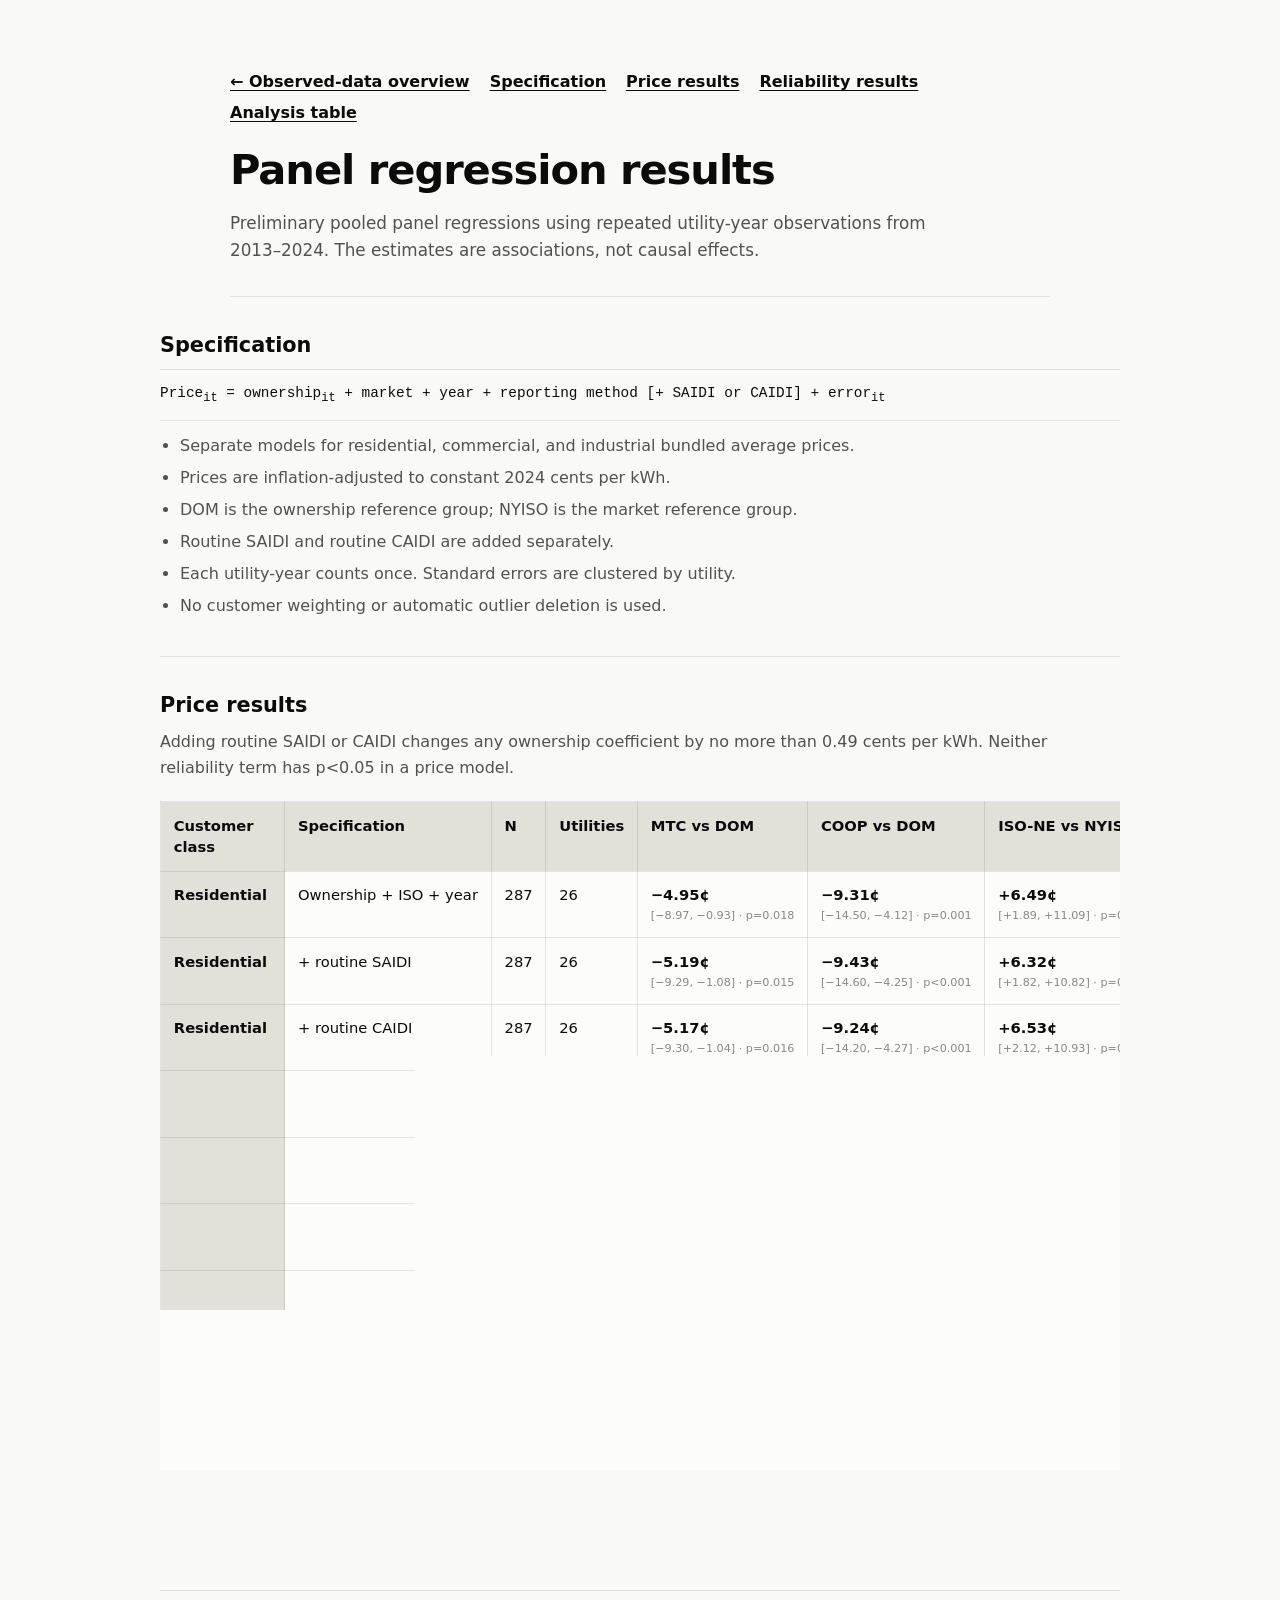
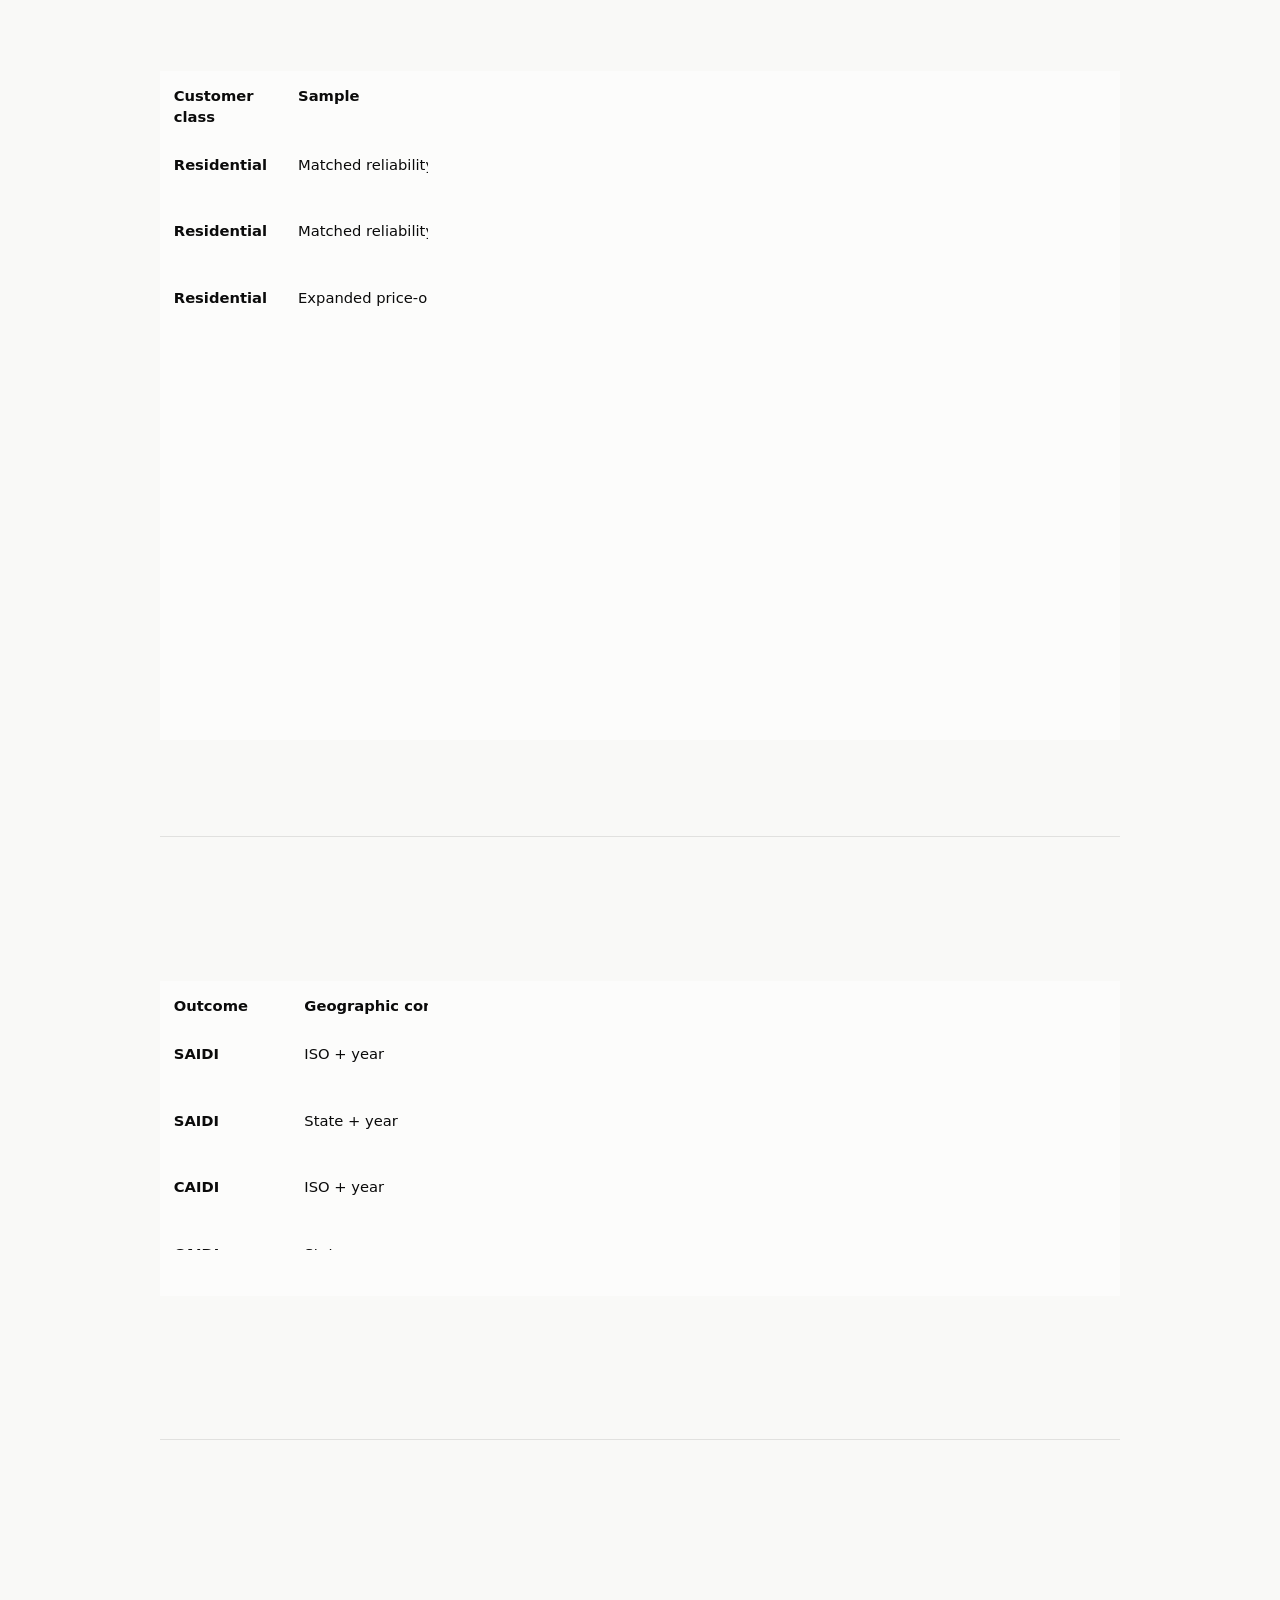
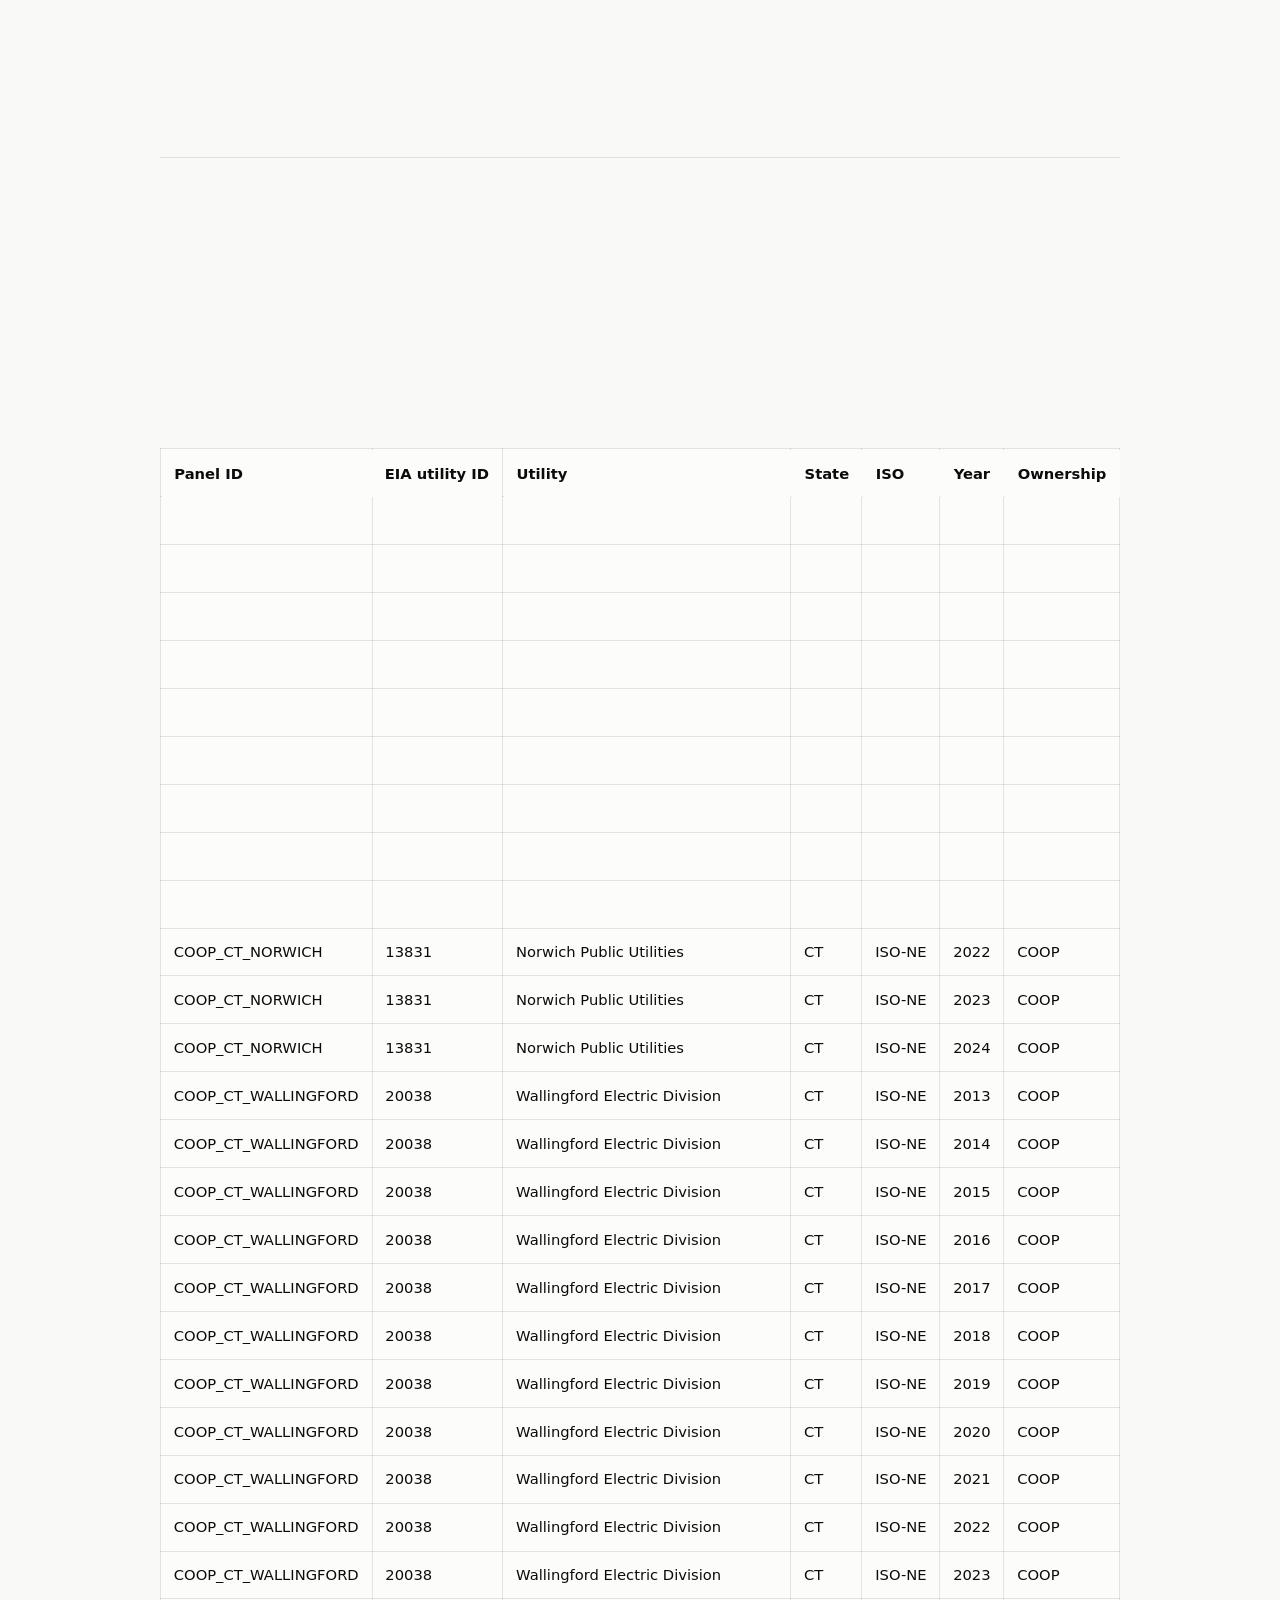
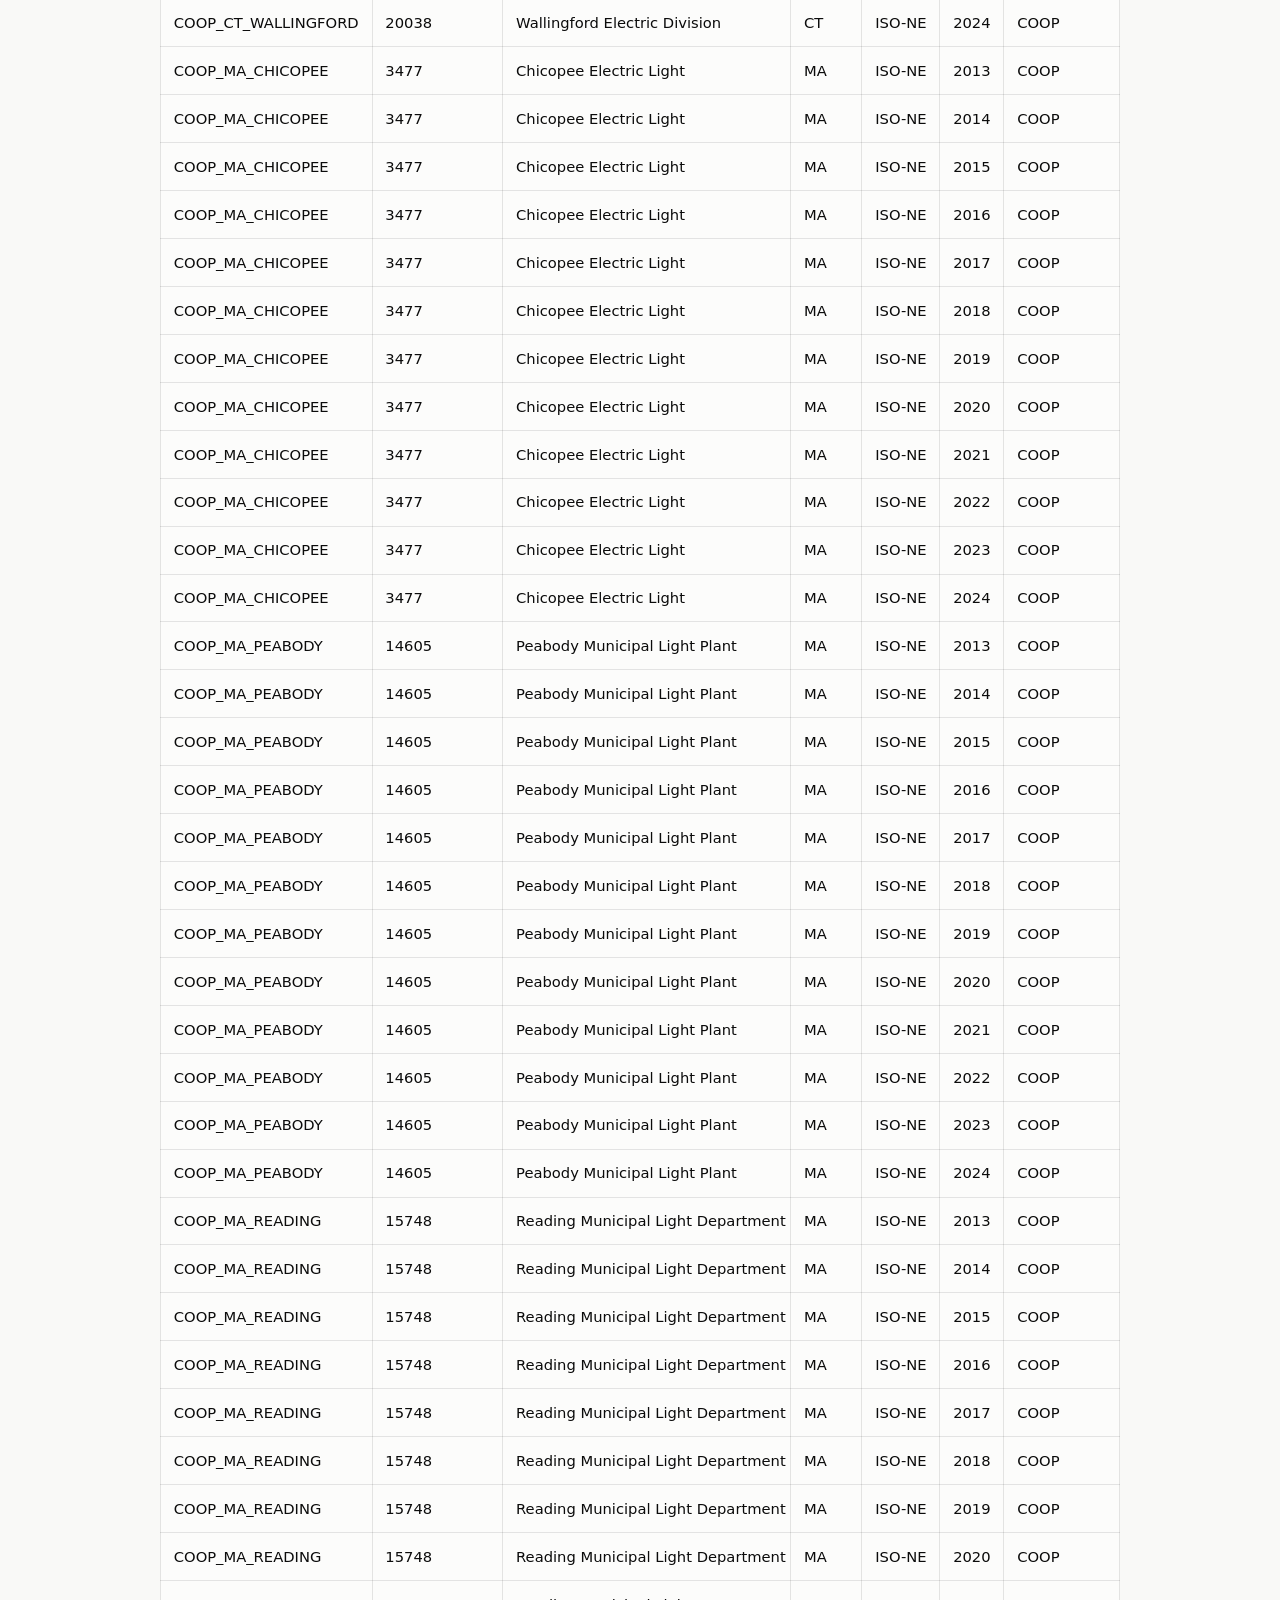
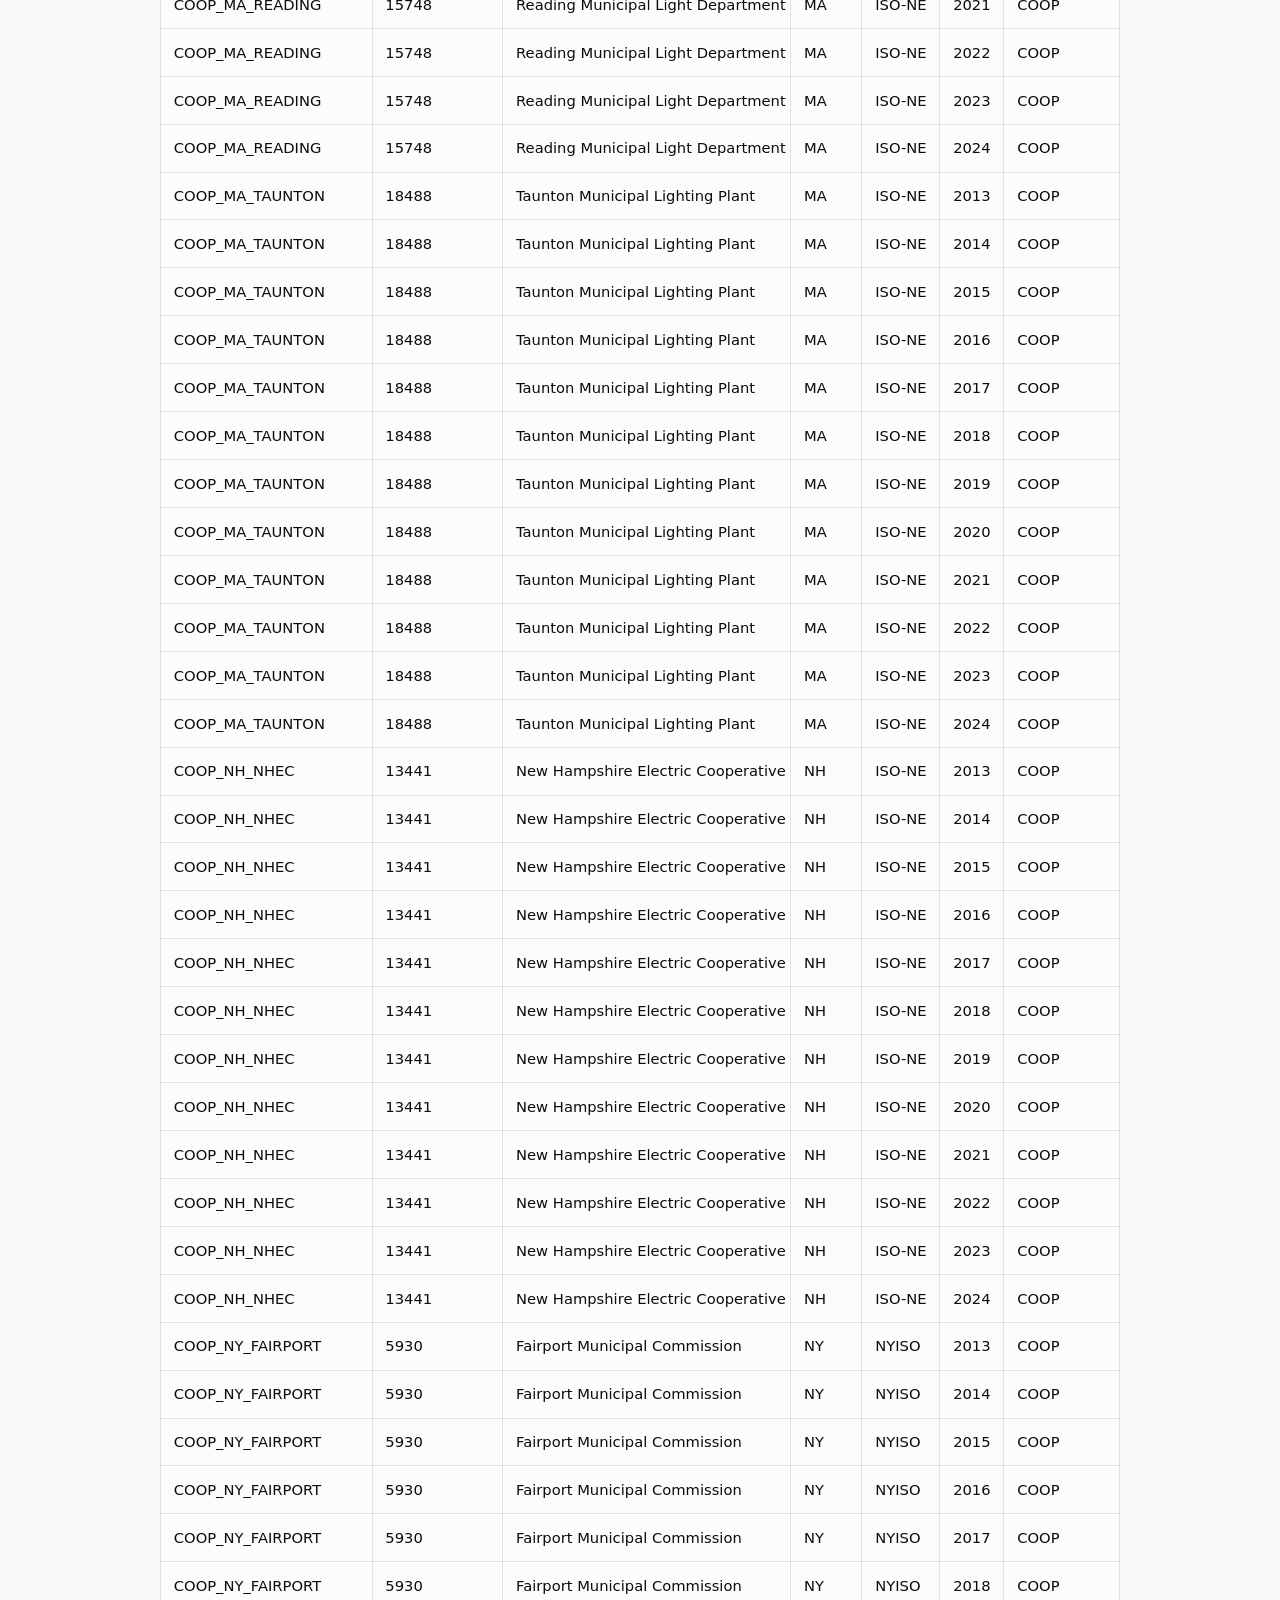
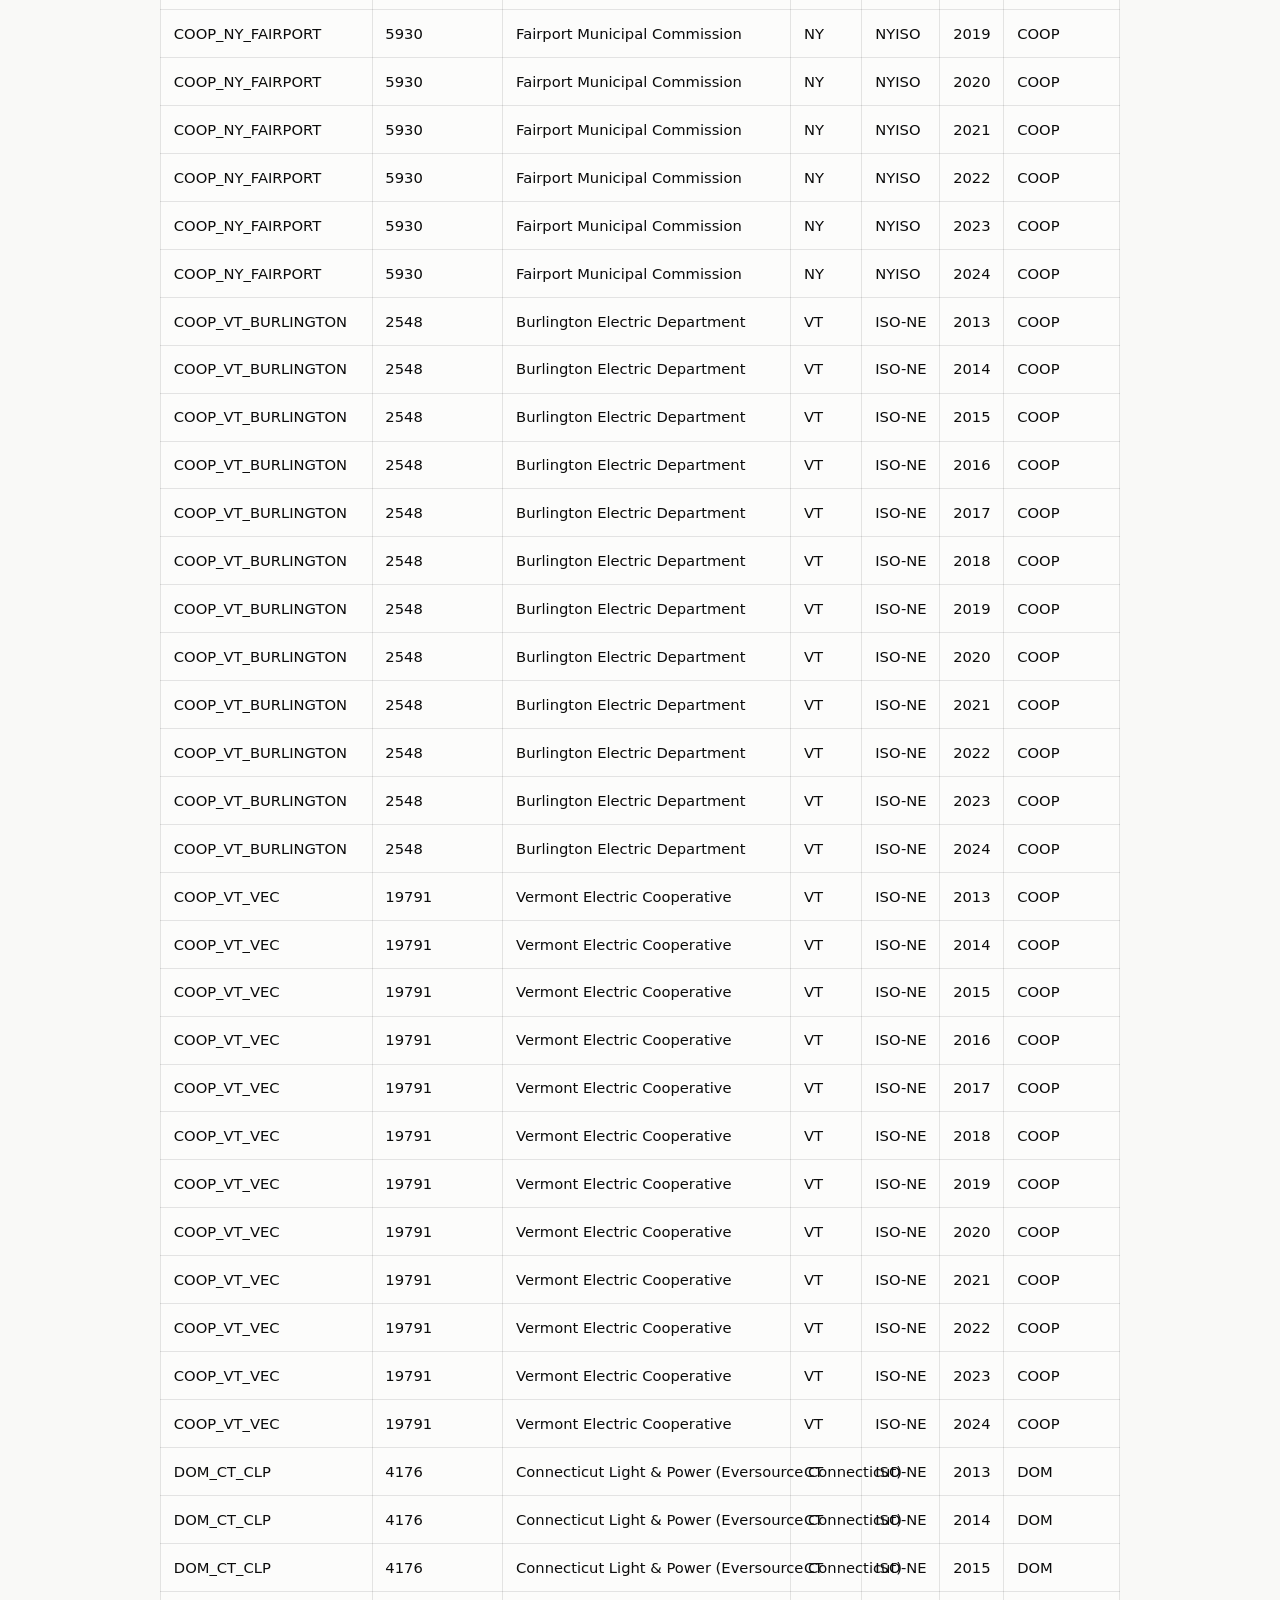
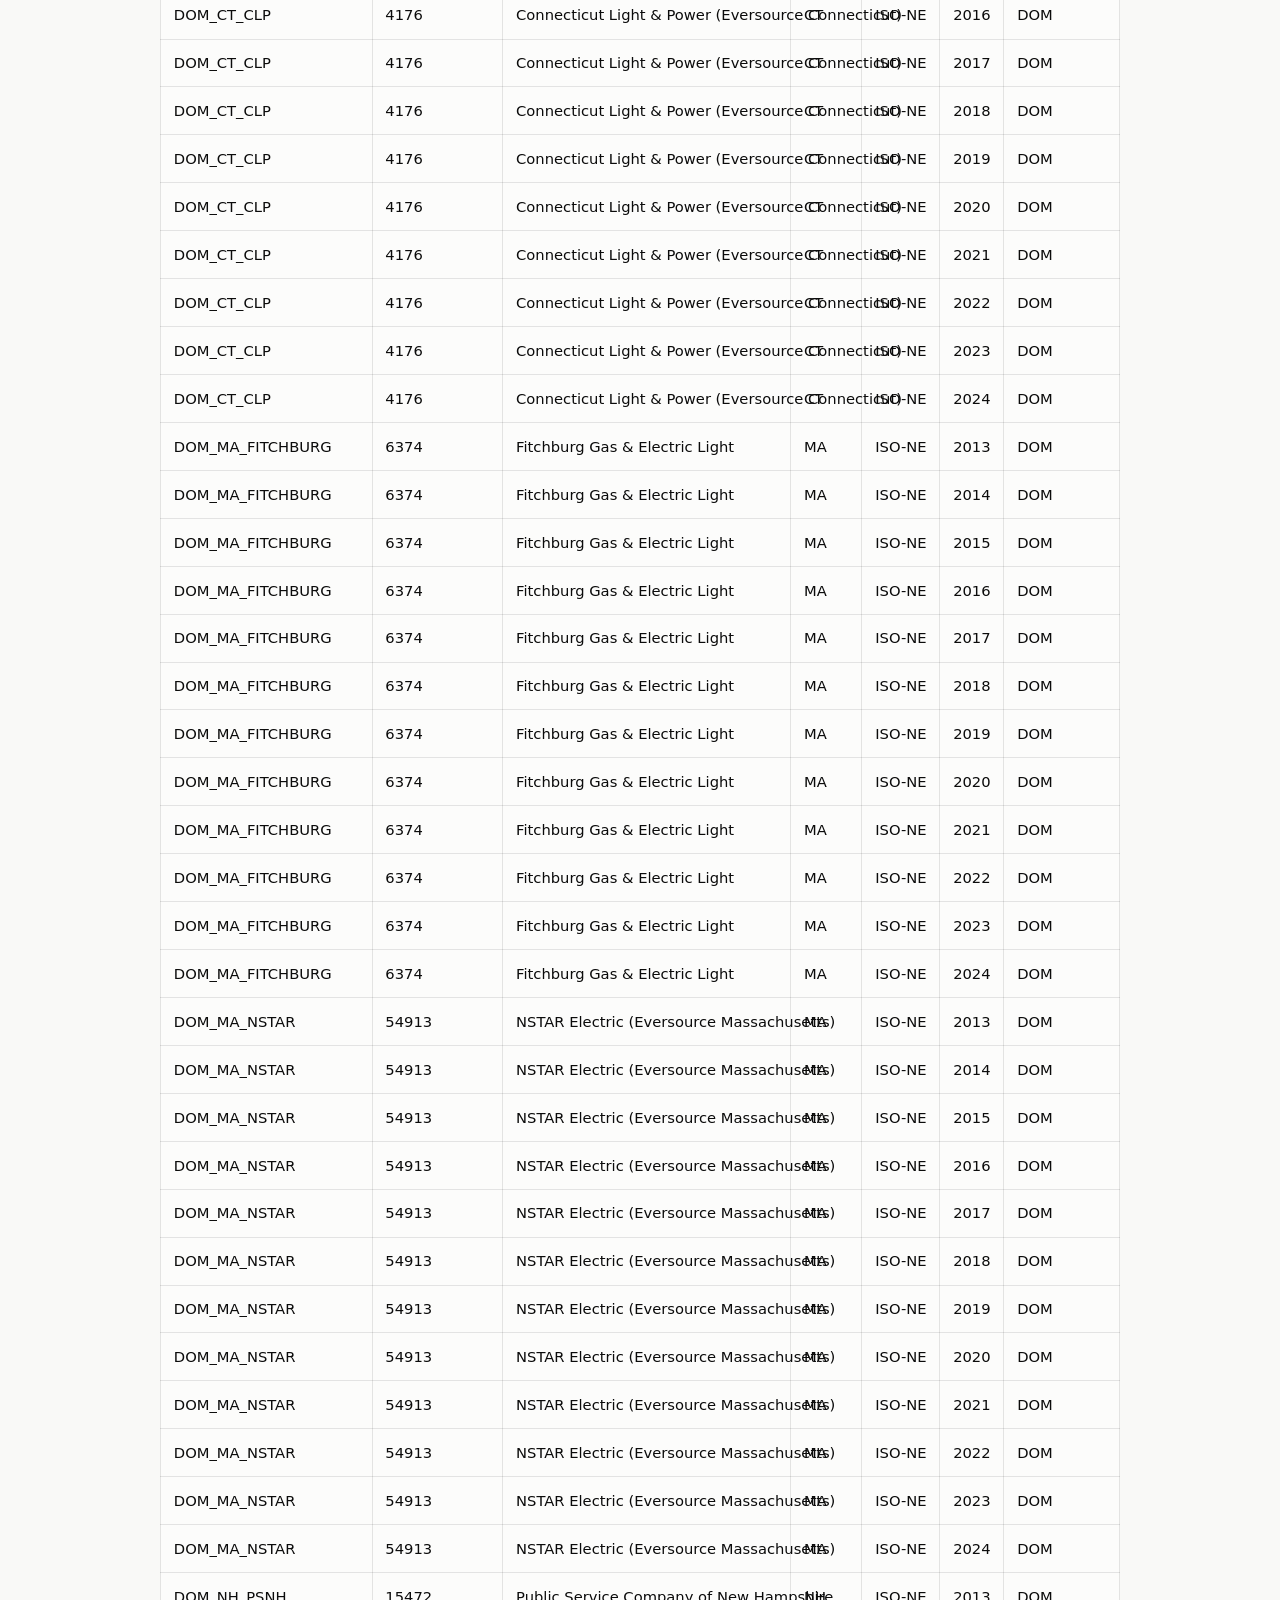
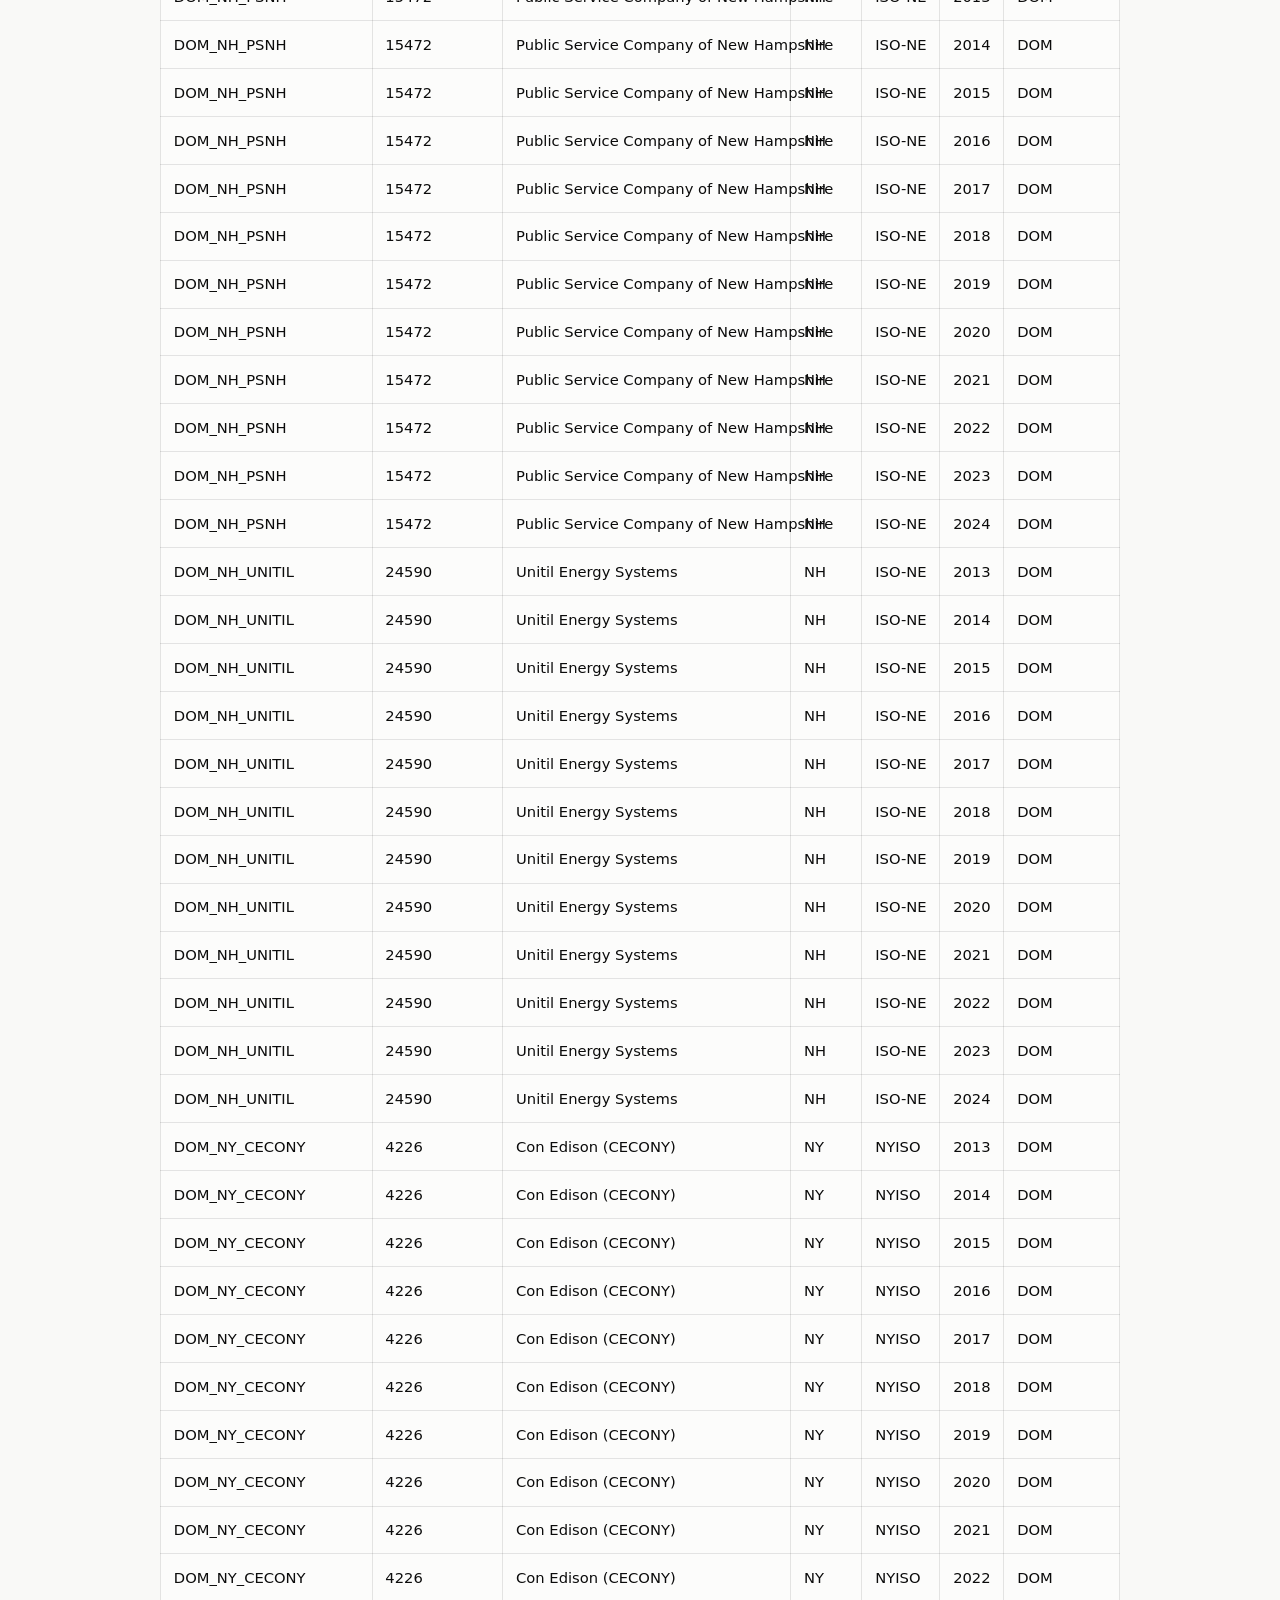
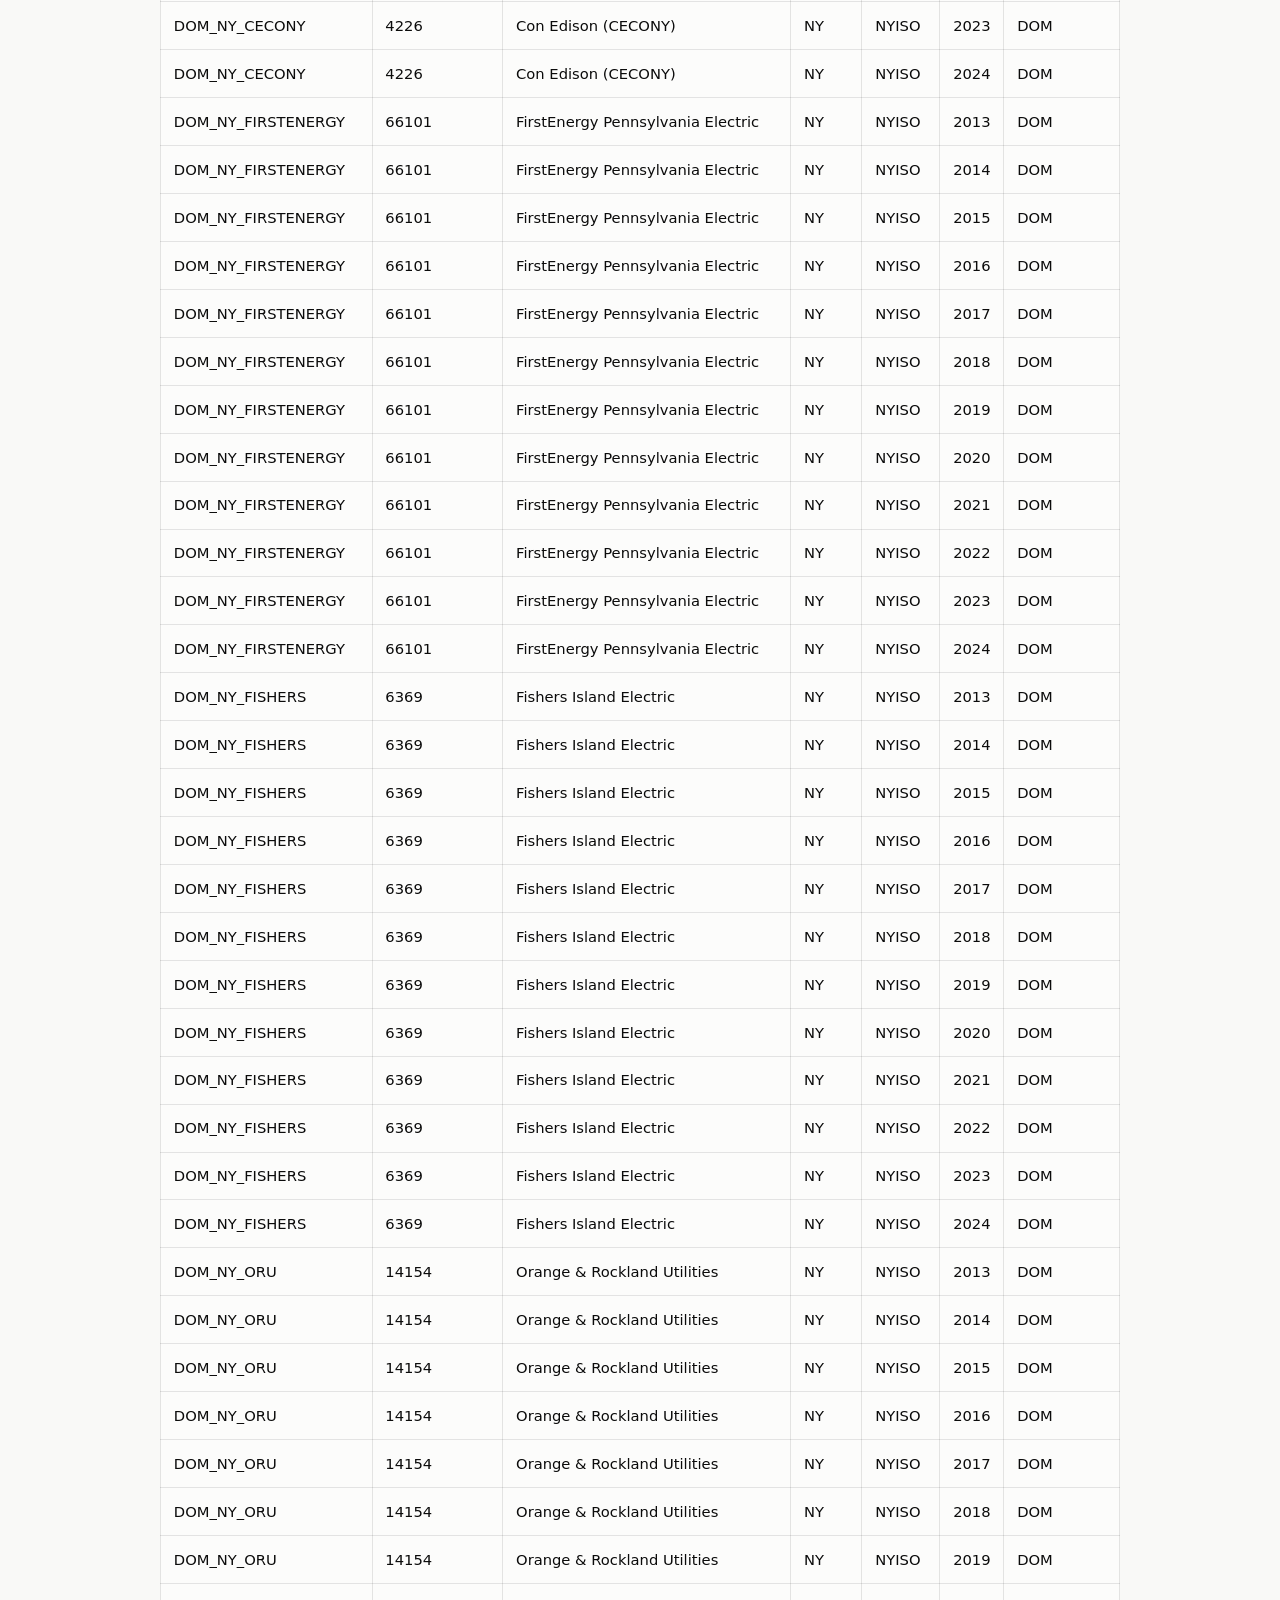
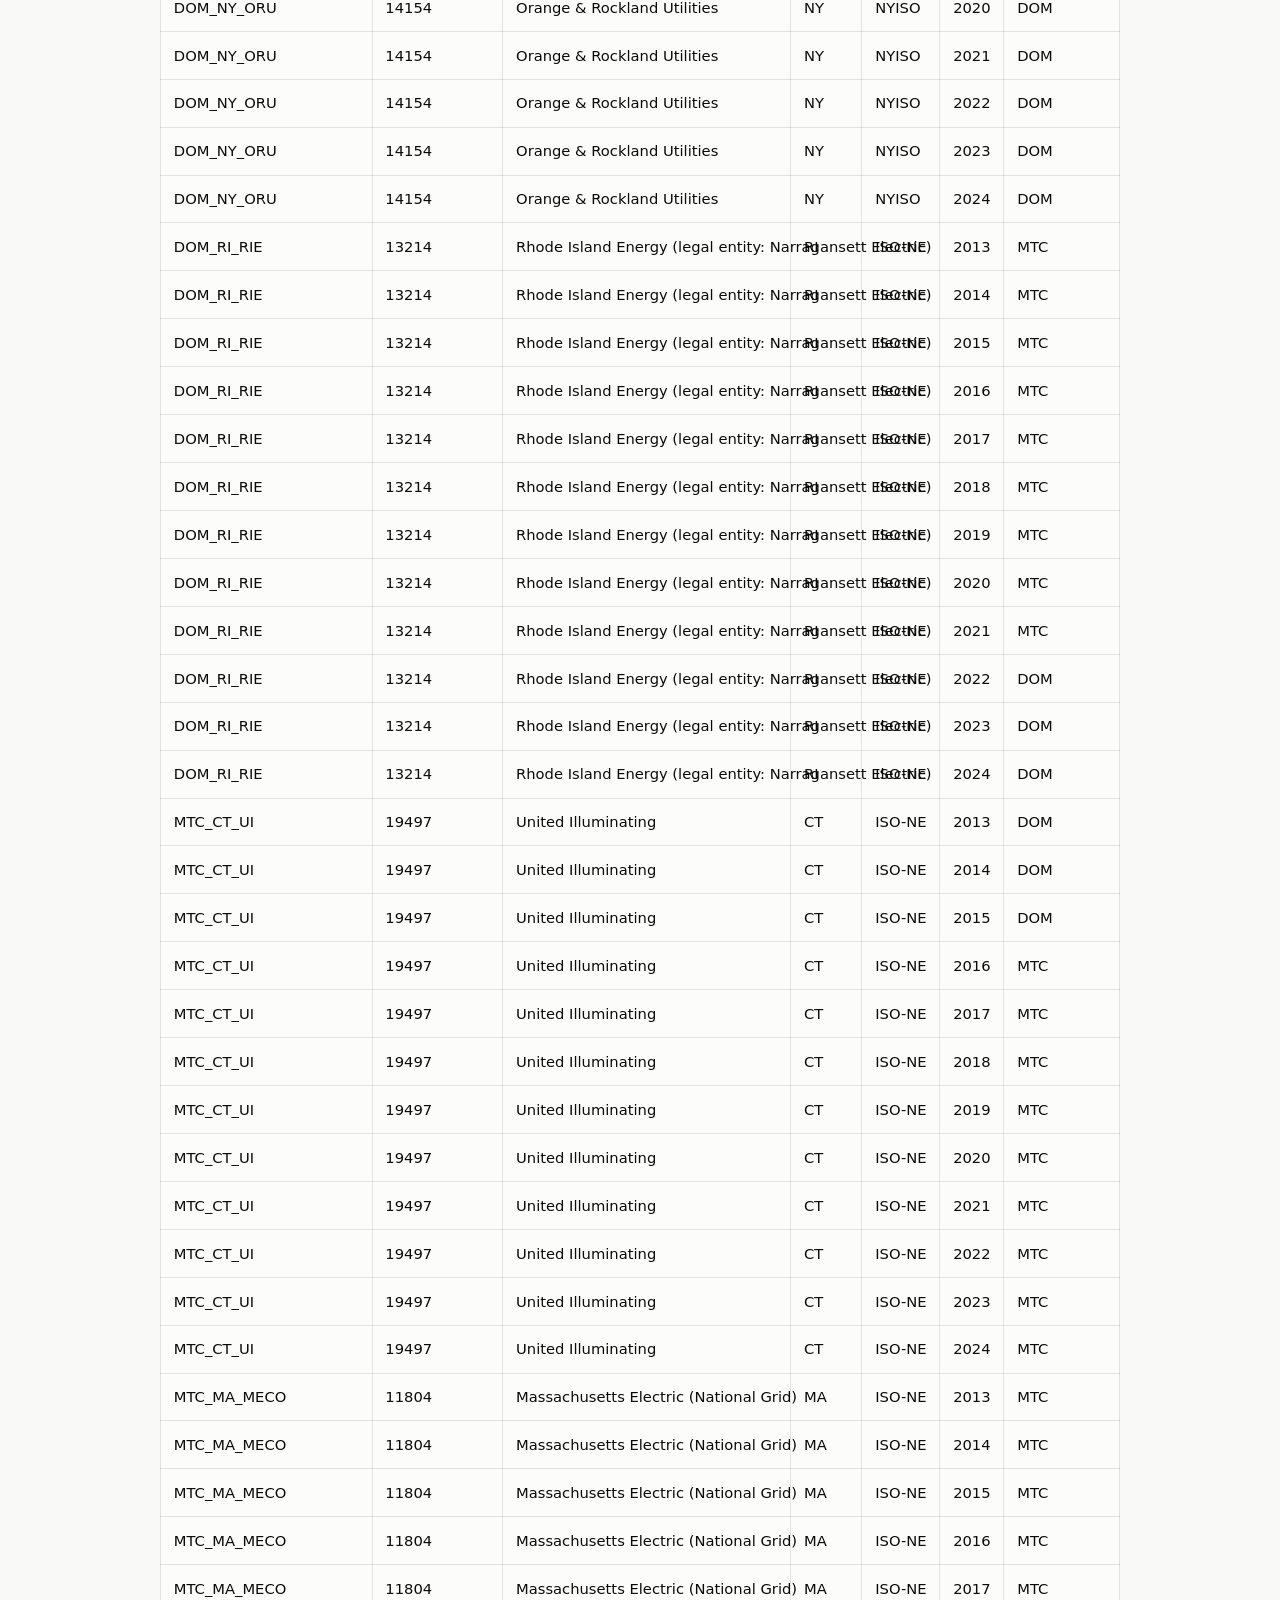
==== commit b43a8020: "simplify panel results page" ====
--- a/site/draft-panel-model.html
+++ b/site/draft-panel-model.html
@@ -3,116 +3,54 @@
 <head>
   <meta charset="UTF-8">
   <meta name="viewport" content="width=device-width, initial-scale=1.0">
-  <meta name="description" content="Preliminary panel-model demonstration testing how ownership, ISO market, and routine reliability relate to inflation-adjusted electricity prices in a selected New York and New England utility sample.">
-  <title>Draft panel model | Utility ownership research</title>
-  <link rel="stylesheet" href="styles.css?v=20260827a">
+  <meta name="description" content="Preliminary panel regressions of utility ownership, bundled electricity prices, and reported reliability in New York and New England, 2013–2024.">
+  <title>Panel regression results | Utility ownership research</title>
+  <link rel="stylesheet" href="styles.css?v=20260828a">
 </head>
 <body>
   <header class="research-header draft-model-header">
-    <nav class="research-nav draft-model-nav" aria-label="Draft model navigation">
-      <a href="index.html">&larr; Back to observed findings</a>
-      <a href="#price-model">Price model</a>
-      <a href="#reliability-outcome">Reliability outcome</a>
-      <a href="#decision-checks">Open decisions</a>
-      <a href="#draft-methods">Methods</a>
+    <nav class="research-nav draft-model-nav" aria-label="Panel regression navigation">
+      <a href="index.html">&larr; Observed-data overview</a>
+      <a href="#specification">Specification</a>
+      <a href="#price-results">Price results</a>
+      <a href="#reliability-results">Reliability results</a>
+      <a href="#analysis-data">Analysis table</a>
     </nav>
-    <p class="draft-eyebrow">Preliminary model demonstration</p>
-    <h1>Does reliability help explain the ownership-price difference?</h1>
+    <h1>Panel regression results</h1>
     <p>
-      This draft follows the professors’ proposed panel approach using the data
-      already reviewed. It compares the same utility-year observations three ways:
-      without a reliability measure, with routine SAIDI, and with routine CAIDI.
+      Preliminary pooled panel regressions using repeated utility-year observations
+      from 2013–2024. The estimates are associations, not causal effects.
     </p>
-    <div class="draft-warning" role="note">
-      <strong>Draft—not final and not causal.</strong>
-      These models describe relationships in a selected sample. They do not prove
-      that ownership or reliability causes prices.
-    </div>
   </header>
 
   <main class="research-main research-main--wide draft-model-main">
-    <section class="draft-question" aria-labelledby="draft-question-title">
-      <h2 id="draft-question-title">The idea in plain language</h2>
-      <div class="draft-question-grid">
-        <article>
-          <span>1</span>
-          <h3>Start with price</h3>
-          <p>Estimate how MTC and COOP prices differ from DOM prices.</p>
-        </article>
-        <article>
-          <span>2</span>
-          <h3>Add reliability</h3>
-          <p>Add SAIDI or CAIDI separately while keeping the same observations.</p>
-        </article>
-        <article>
-          <span>3</span>
-          <h3>Watch what changes</h3>
-          <p>If the ownership estimate shrinks, reliability may explain part of the gap.</p>
-        </article>
-      </div>
+    <section id="specification" aria-labelledby="specification-title">
+      <h2 id="specification-title">Specification</h2>
+      <p class="draft-equation">
+        Price<sub>it</sub> = ownership<sub>it</sub> + market + year + reporting method
+        [+ SAIDI or CAIDI] + error<sub>it</sub>
+      </p>
+      <ul class="draft-method-list">
+        <li>Separate models for residential, commercial, and industrial bundled average prices.</li>
+        <li>Prices are inflation-adjusted to constant 2024 cents per kWh.</li>
+        <li>DOM is the ownership reference group; NYISO is the market reference group.</li>
+        <li>Routine SAIDI and routine CAIDI are added separately.</li>
+        <li>Each utility-year counts once. Standard errors are clustered by utility.</li>
+        <li>No customer weighting or automatic outlier deletion is used.</li>
+      </ul>
     </section>
 
-    <section id="price-model" aria-labelledby="price-model-title">
-      <div class="draft-section-heading">
-        <div>
-          <p class="draft-eyebrow">Main draft analysis</p>
-          <h2 id="price-model-title">Ownership and inflation-adjusted price</h2>
-        </div>
-        <label class="draft-select" for="draft-customer-class">
-          Customer type
-          <select id="draft-customer-class">
-            <option value="residential">Residential</option>
-            <option value="commercial">Commercial</option>
-            <option value="industrial">Industrial</option>
-          </select>
-        </label>
-      </div>
-
-      <div class="draft-finding-card" aria-live="polite">
-        <p class="draft-finding-label">What this draft finds</p>
-        <h3 id="draft-price-finding-title">Loading the residential result…</h3>
-        <p id="draft-price-finding"></p>
-      </div>
-
-      <div class="draft-stat-grid" aria-label="Selected model summary">
-        <article>
-          <span id="draft-observation-count">—</span>
-          <p>usable utility-years</p>
-        </article>
-        <article>
-          <span id="draft-utility-count">—</span>
-          <p>utilities represented</p>
-        </article>
-        <article>
-          <span id="draft-baseline-r2">—</span>
-          <p>baseline R²</p>
-        </article>
-      </div>
-      <p id="draft-sample-note" class="table-note"></p>
-
-      <div class="draft-chart-card">
-        <div class="draft-chart-heading">
-          <div>
-            <h3>Estimated price difference from DOM</h3>
-            <p>Dots are estimates; lines are 95% uncertainty ranges.</p>
-          </div>
-          <div class="draft-chart-legend" aria-label="Coefficient chart legend">
-            <span><i class="draft-legend-line"></i>95% range</span>
-            <span><i class="draft-legend-dot"></i>Estimate</span>
-          </div>
-        </div>
-        <div id="draft-ownership-chart" class="draft-ownership-chart" aria-live="polite"></div>
-        <p class="table-note">
-          Negative numbers mean a lower modeled price than DOM. A range crossing zero
-          means the difference is uncertain at the 5% threshold.
-        </p>
-      </div>
-
+    <section id="price-results" aria-labelledby="price-results-title">
+      <h2 id="price-results-title">Price results</h2>
+      <p id="draft-price-summary"></p>
       <div class="table-wrap draft-results-table-wrap">
         <table class="ownership-table draft-results-table">
           <thead>
             <tr>
-              <th scope="col">Model version</th>
+              <th scope="col">Customer class</th>
+              <th scope="col">Specification</th>
+              <th scope="col">N</th>
+              <th scope="col">Utilities</th>
               <th scope="col">MTC vs DOM</th>
               <th scope="col">COOP vs DOM</th>
               <th scope="col">ISO-NE vs NYISO</th>
@@ -124,132 +62,102 @@
         </table>
       </div>
       <p class="table-note">
-        Estimates are in 2024 cents per kWh. The reliability term is per 100 SAIDI
-        minutes or 10 CAIDI minutes. Each estimate includes its p-value in parentheses.
+        Price coefficients are in 2024 cents per kWh. Each coefficient cell reports
+        the estimate, 95% confidence interval, and p-value. The reliability coefficient
+        is per 100 SAIDI minutes or 10 CAIDI minutes.
       </p>
     </section>
 
-    <section id="reliability-outcome" aria-labelledby="reliability-outcome-title">
-      <div class="draft-section-heading">
-        <div>
-          <p class="draft-eyebrow">Secondary question</p>
-          <h2 id="reliability-outcome-title">Does reported reliability differ by ownership?</h2>
-        </div>
-        <label class="draft-select" for="draft-reliability-metric">
-          Reliability measure
-          <select id="draft-reliability-metric">
-            <option value="saidi">SAIDI — outage minutes</option>
-            <option value="caidi">CAIDI — restoration time</option>
-          </select>
-        </label>
+    <section id="sensitivity-results" aria-labelledby="sensitivity-results-title">
+      <h2 id="sensitivity-results-title">Price sensitivity checks</h2>
+      <div class="table-wrap draft-results-table-wrap">
+        <table class="ownership-table draft-results-table">
+          <thead>
+            <tr>
+              <th scope="col">Customer class</th>
+              <th scope="col">Sample</th>
+              <th scope="col">Geographic control</th>
+              <th scope="col">N</th>
+              <th scope="col">Utilities</th>
+              <th scope="col">MTC vs DOM</th>
+              <th scope="col">COOP vs DOM</th>
+              <th scope="col">R²</th>
+            </tr>
+          </thead>
+          <tbody id="draft-sensitivity-results-table"></tbody>
+        </table>
       </div>
-      <p id="draft-reliability-finding" class="draft-secondary-finding" aria-live="polite"></p>
-      <div id="draft-reliability-cards" class="draft-reliability-cards"></div>
-      <p class="table-note">
-        Higher SAIDI or CAIDI means worse reported reliability. These are routine
-        measures excluding major event days and remain utility-reported outcomes.
+      <p id="draft-sensitivity-summary" class="table-note"></p>
+    </section>
+
+    <section id="reliability-results" aria-labelledby="reliability-results-title">
+      <h2 id="reliability-results-title">Reliability as the outcome</h2>
+      <p>
+        These regressions use routine SAIDI or CAIDI as the dependent variable and
+        test whether reported reliability differs by ownership. Higher values indicate
+        worse reported reliability.
+      </p>
+      <div class="table-wrap draft-results-table-wrap">
+        <table class="ownership-table draft-results-table">
+          <thead>
+            <tr>
+              <th scope="col">Outcome</th>
+              <th scope="col">Geographic control</th>
+              <th scope="col">N</th>
+              <th scope="col">Utilities</th>
+              <th scope="col">MTC vs DOM</th>
+              <th scope="col">COOP vs DOM</th>
+              <th scope="col">R²</th>
+            </tr>
+          </thead>
+          <tbody id="draft-reliability-results-table"></tbody>
+        </table>
+      </div>
+      <p id="draft-reliability-summary" class="table-note"></p>
+    </section>
+
+    <section id="interpretation" aria-labelledby="interpretation-title">
+      <h2 id="interpretation-title">Interpretation and limits</h2>
+      <p>
+        Across customer classes, the estimated MTC and COOP price coefficients remain
+        below DOM after adding routine SAIDI or CAIDI. The reliability terms do not
+        explain much of the ownership-price difference in these specifications.
+      </p>
+      <p>
+        These are pooled panel regressions, not utility fixed-effects estimates.
+        Ownership, regulation, geography, infrastructure, and customer composition may
+        be related to one another, so the coefficients should not be interpreted as
+        causal. Only two utilities change ownership in the current period, which limits
+        a within-utility causal design.
+      </p>
+      <p>
+        The price outcome is EIA bundled average revenue per kWh. Delivery-only prices
+        or revenues are not included in these models. ROI/ROE is also not included.
       </p>
     </section>
 
-    <section id="decision-checks" aria-labelledby="decision-checks-title">
-      <p class="draft-eyebrow">What the draft helps decide</p>
-      <h2 id="decision-checks-title">Results under other reasonable choices</h2>
-      <div class="draft-decision-grid">
-        <article>
-          <h3>ISO or state controls?</h3>
-          <p id="draft-state-check"></p>
-        </article>
-        <article>
-          <h3>Is the price result limited to 30 selected utilities?</h3>
-          <p id="draft-expanded-check"></p>
-        </article>
-        <article>
-          <h3>Does reliability explain the price gap?</h3>
-          <p id="draft-reliability-price-check"></p>
-        </article>
+    <section id="analysis-data" aria-labelledby="analysis-data-title">
+      <h2 id="analysis-data-title">Model input table</h2>
+      <p>
+        One row is one selected utility in one year. The table includes all 360 rows
+        used to construct the matched model samples, including rows excluded from a
+        specific price model because a required value is missing.
+      </p>
+      <p class="draft-downloads">
+        <a href="data/draft_panel_model_analysis.csv">Download CSV</a>
+        · <a href="data/draft_panel_model_results.json">Download exact regression output</a>
+      </p>
+      <label class="draft-data-filter" for="draft-data-search">
+        Filter table
+        <input id="draft-data-search" type="search" placeholder="Utility, state, year, ownership…">
+      </label>
+      <p id="draft-data-status" class="table-note" aria-live="polite">Loading analysis table…</p>
+      <div class="table-wrap draft-data-table-wrap">
+        <table class="ownership-table draft-data-table">
+          <thead id="draft-data-head"></thead>
+          <tbody id="draft-data-body"></tbody>
+        </table>
       </div>
-      <p class="plain-note">
-        The largest unresolved measurement question is still whether bundled average
-        price or a separately collected distribution tariff should be the final price
-        outcome. This draft cannot answer that conceptual choice.
-      </p>
-    </section>
-
-    <section class="draft-meaning" aria-labelledby="draft-meaning-title">
-      <p class="draft-eyebrow">Reading the output</p>
-      <h2 id="draft-meaning-title">Three statistical terms, simply explained</h2>
-      <dl class="draft-definition-grid">
-        <div>
-          <dt>Coefficient</dt>
-          <dd>The estimated difference connected to one variable after the other listed variables are included.</dd>
-        </div>
-        <div>
-          <dt>p-value</dt>
-          <dd>A measure of uncertainty. This page calls an estimate “clear” only when p is below 0.05.</dd>
-        </div>
-        <div>
-          <dt>R²</dt>
-          <dd>The share of price variation tracked by the whole model. It is not one variable’s individual contribution.</dd>
-        </div>
-      </dl>
-    </section>
-
-    <section id="draft-methods" aria-labelledby="draft-methods-title">
-      <p class="draft-eyebrow">Methods and limits</p>
-      <h2 id="draft-methods-title">What was included</h2>
-      <div class="draft-method-grid">
-        <article>
-          <h3>Primary sample</h3>
-          <p>
-            The selected 30-utility panel covers 2013–2024. The three price versions
-            use the same complete rows with price, SAIDI, CAIDI, and a known reporting
-            method. The displayed utility count is therefore lower than 30.
-          </p>
-        </article>
-        <article>
-          <h3>Controls</h3>
-          <p>
-            Ownership, ISO market, year, and reliability reporting method are included.
-            DOM, NYISO, IEEE reporting, and 2013 are the reference categories.
-          </p>
-        </article>
-        <article>
-          <h3>Uncertainty</h3>
-          <p>
-            Every utility-year counts once. Standard errors are clustered by utility
-            because repeated years for one utility are related. No customer weighting
-            or automatic outlier deletion is used.
-          </p>
-        </article>
-        <article>
-          <h3>Why no ROI/ROE?</h3>
-          <p>
-            Audited coverage is still limited, and a cooperative has no directly
-            comparable authorized shareholder return. ROE remains separate visual
-            evidence rather than a panel-model variable.
-          </p>
-        </article>
-      </div>
-
-      <div class="draft-limit-box">
-        <h3>What this does not prove</h3>
-        <p>
-          Ownership, reliability, market, regulation, geography, infrastructure, and
-          customer mix can affect one another. These regressions organize the observed
-          relationships; they do not isolate a causal ownership effect. A causal study
-          would require a separate acquisition-based design with more ownership changes.
-        </p>
-      </div>
-
-      <p class="table-note draft-downloads">
-        Audit the draft:
-        <a href="data/draft_panel_model_results.json">download exact model results</a>
-        · <a href="data/draft_panel_model_analysis.csv">download the analysis table</a>
-        · <a href="https://github.com/alexl1239/NE-NY-Generation-Analysis/blob/main/docs/draft-panel-model-implementation-plan.md" target="_blank" rel="noopener">read the staged plan</a>.
-        Price data are from EIA Electric Sales, Revenue, and Average Price; reliability
-        data are utility-reported EIA-861 records standardized by PUDL; inflation uses
-        annual BLS CPI-U.
-      </p>
     </section>
   </main>
 
@@ -257,7 +165,7 @@
     <p><a href="index.html">Return to the observed-data overview</a></p>
   </footer>
 
-  <script src="data/draft_panel_model_results.js?v=20260827a"></script>
-  <script src="draft-panel-model.js?v=20260827a"></script>
+  <script src="data/draft_panel_model_results.js?v=20260828a"></script>
+  <script src="draft-panel-model.js?v=20260828a"></script>
 </body>
 </html>
--- a/site/styles.css
+++ b/site/styles.css
@@ -755,6 +755,131 @@
     align-items: flex-start;
     flex-direction: column;
     gap: 1rem;
+  }
+}
+
+/* Compact panel-regression page. */
+
+.draft-model-header {
+  padding-top: 1.75rem;
+}
+
+.draft-model-nav {
+  margin-bottom: 1.5rem;
+}
+
+.draft-model-main section {
+  padding-block: 1.75rem;
+}
+
+.draft-model-main h2 {
+  font-size: 1.25rem;
+}
+
+.draft-equation {
+  max-width: none;
+  margin: 1rem 0;
+  padding: 0.75rem 0;
+  border-block: 1px solid var(--border);
+  color: var(--ink-primary) !important;
+  font-family: ui-monospace, SFMono-Regular, Menlo, Consolas, monospace;
+  font-size: 0.9rem;
+}
+
+.draft-method-list {
+  margin: 0;
+  padding-left: 1.25rem;
+  color: var(--ink-secondary);
+  line-height: 1.6;
+}
+
+.draft-results-table-wrap {
+  margin-top: 1rem;
+}
+
+.draft-results-table {
+  min-width: 1050px;
+  font-size: 0.78rem;
+}
+
+.draft-results-table th,
+.draft-results-table td {
+  vertical-align: top;
+}
+
+.draft-results-table th:first-child {
+  min-width: 7rem;
+}
+
+.draft-table-estimate,
+.draft-table-detail {
+  display: block;
+  white-space: nowrap;
+  font-variant-numeric: tabular-nums;
+}
+
+.draft-table-estimate {
+  color: var(--ink-primary);
+  font-weight: 700;
+}
+
+.draft-table-detail {
+  margin-top: 0.15rem;
+  color: var(--ink-muted);
+  font-size: 0.7rem;
+}
+
+.draft-downloads {
+  margin: 0.75rem 0 1rem !important;
+}
+
+.draft-data-filter {
+  display: grid;
+  max-width: 32rem;
+  gap: 0.35rem;
+  color: var(--ink-secondary);
+  font-size: 0.82rem;
+  font-weight: 700;
+}
+
+.draft-data-filter input {
+  width: 100%;
+  padding: 0.55rem 0.65rem;
+  border: 1px solid var(--border);
+  border-radius: 2px;
+  background: var(--surface);
+  color: var(--ink-primary);
+  font: inherit;
+  font-weight: 400;
+}
+
+.draft-data-table-wrap {
+  margin-top: 0.75rem;
+}
+
+.draft-data-table {
+  width: max-content;
+  min-width: 100%;
+  font-size: 0.7rem;
+}
+
+.draft-data-table th,
+.draft-data-table td {
+  max-width: 18rem;
+  vertical-align: top;
+  white-space: nowrap;
+}
+
+.draft-data-table thead th {
+  position: sticky;
+  top: 0;
+  z-index: 1;
+  background: var(--surface);
+}
+
+@media (max-width: 760px) {
+  .draft-model-main section {
+    padding-block: 1.35rem;
   }
 }
 
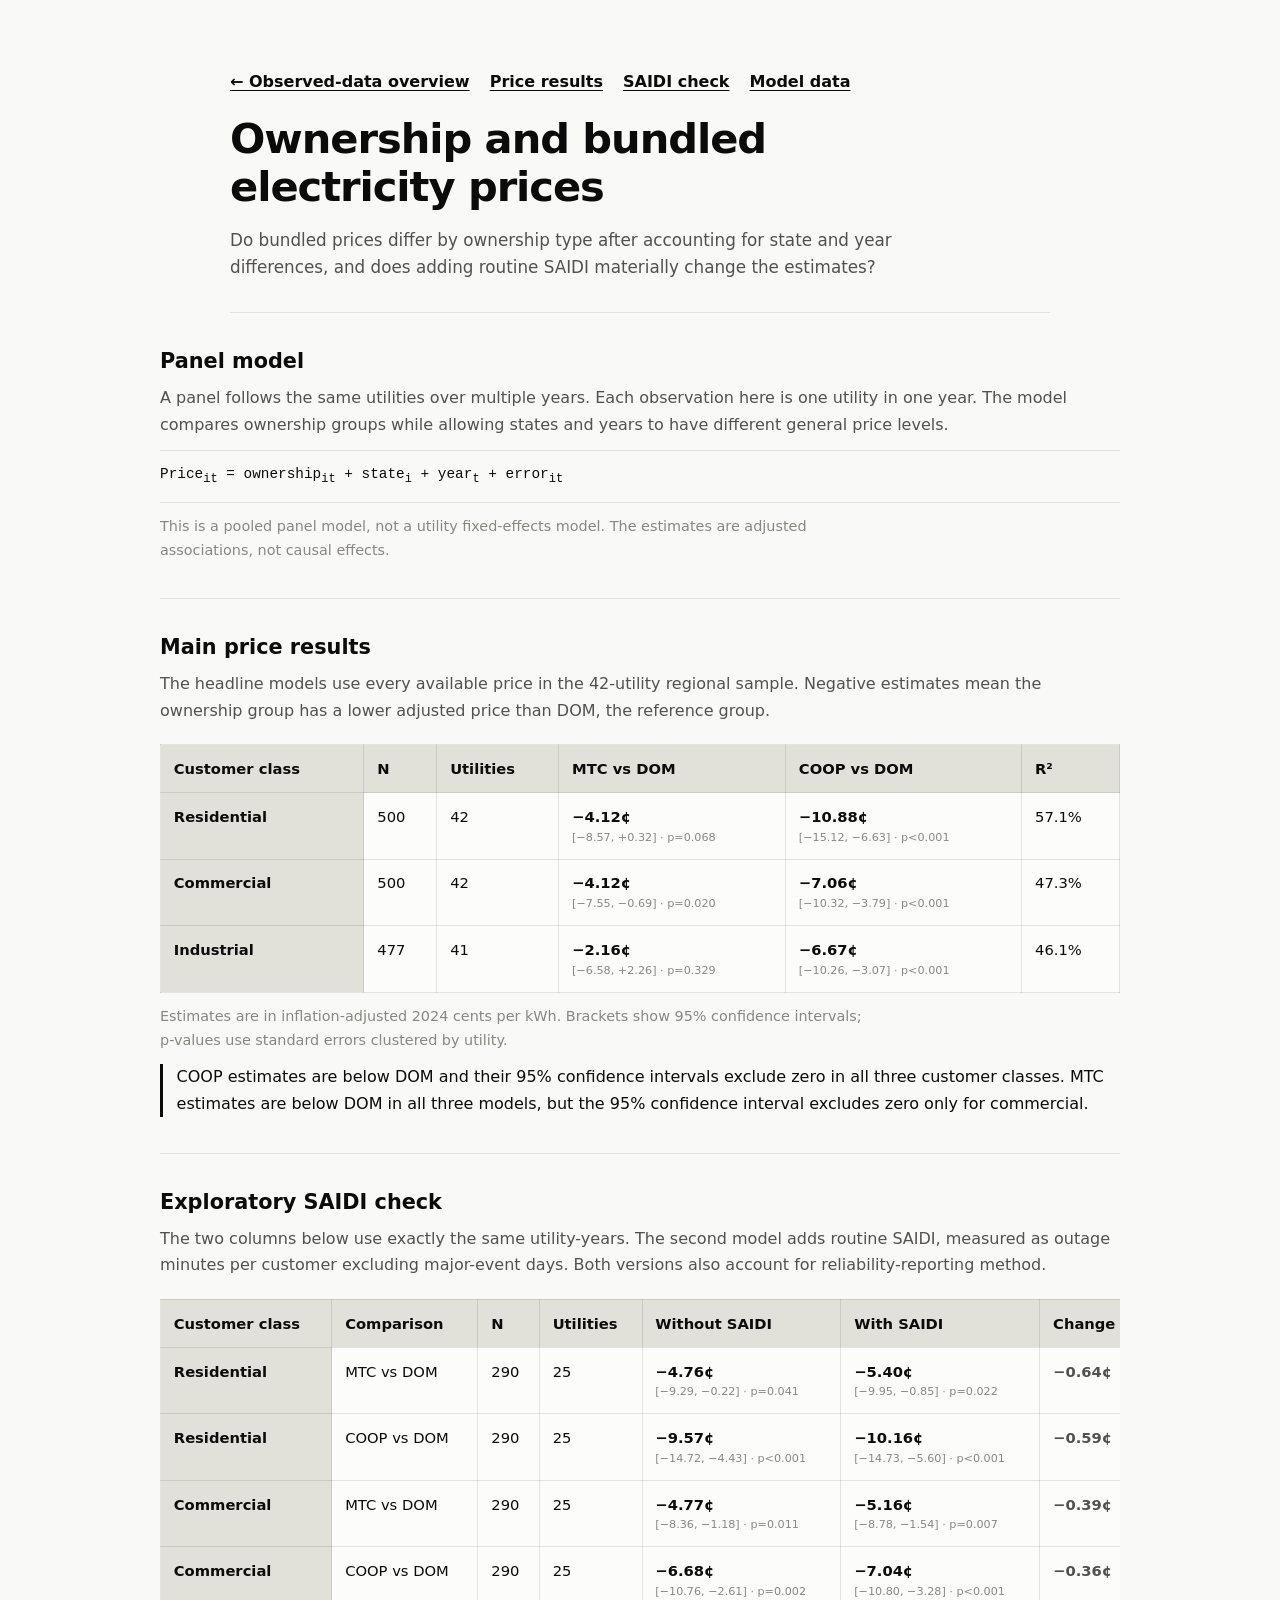
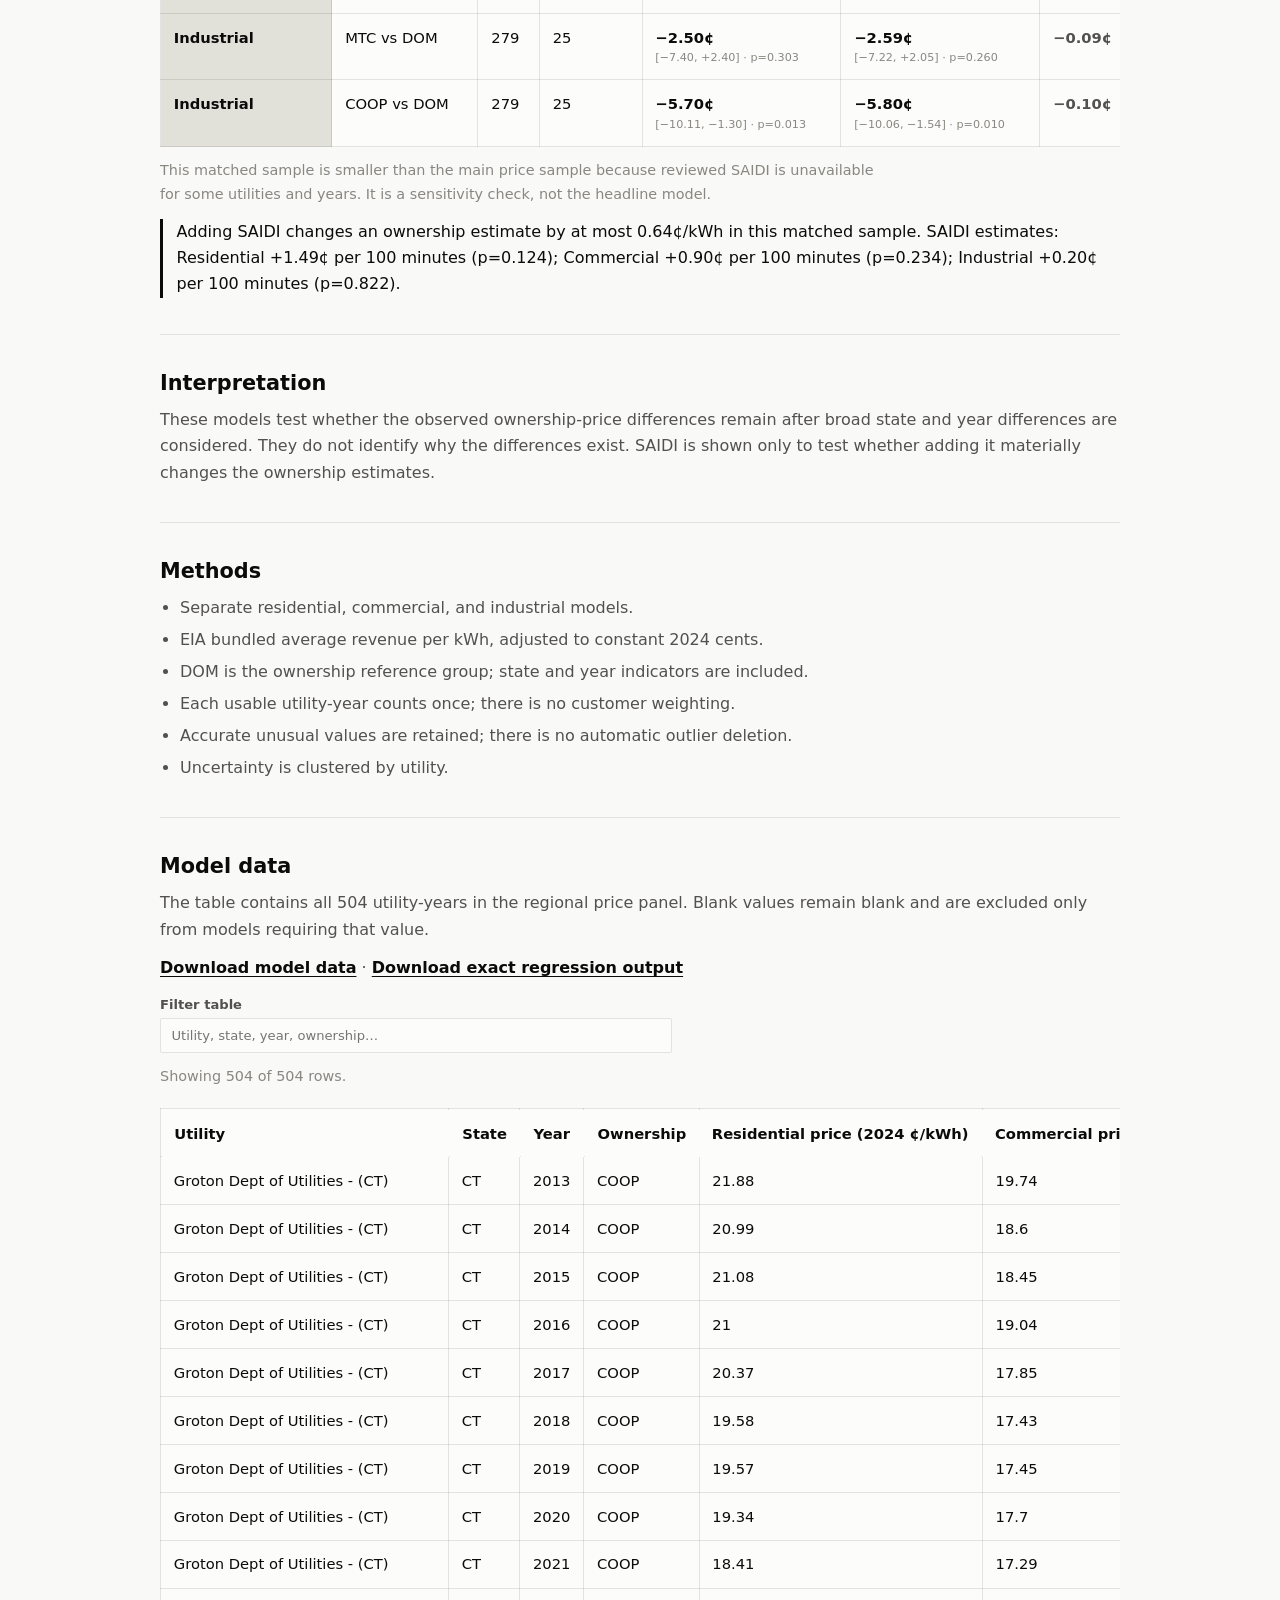
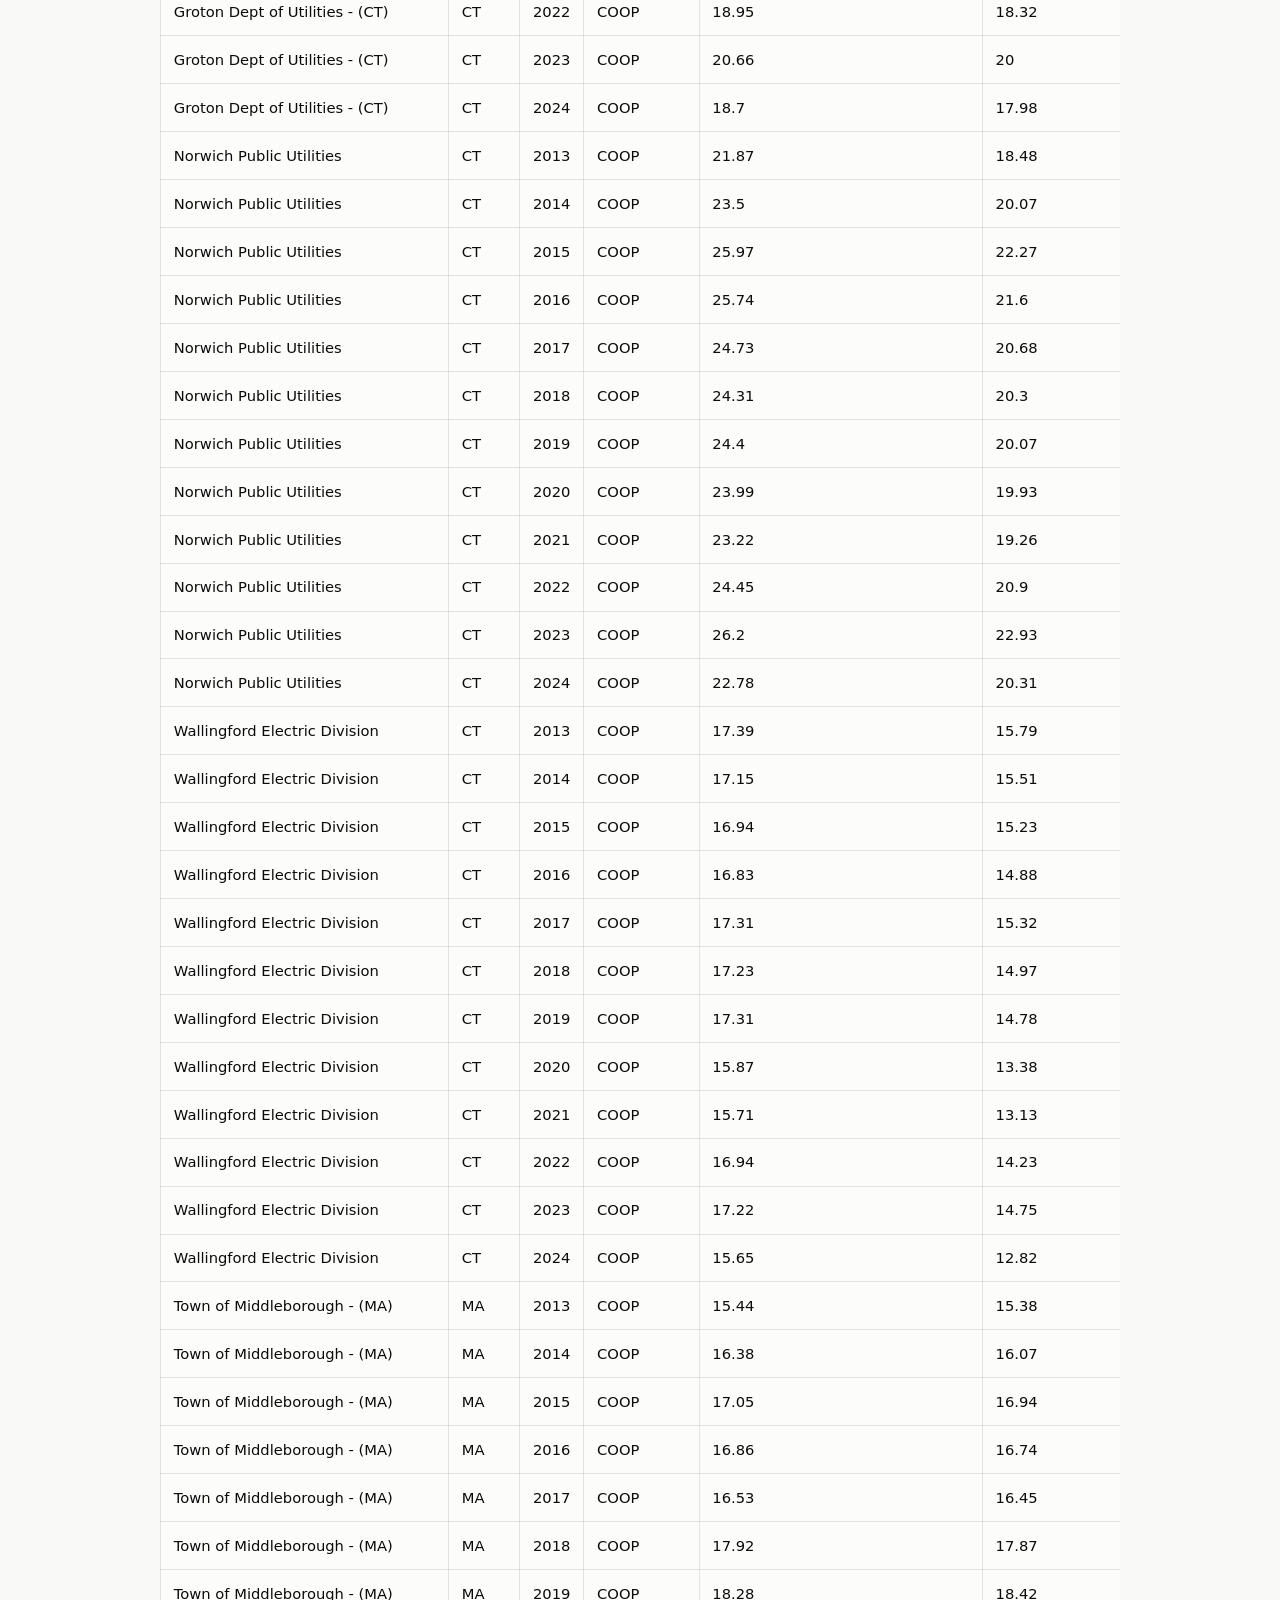
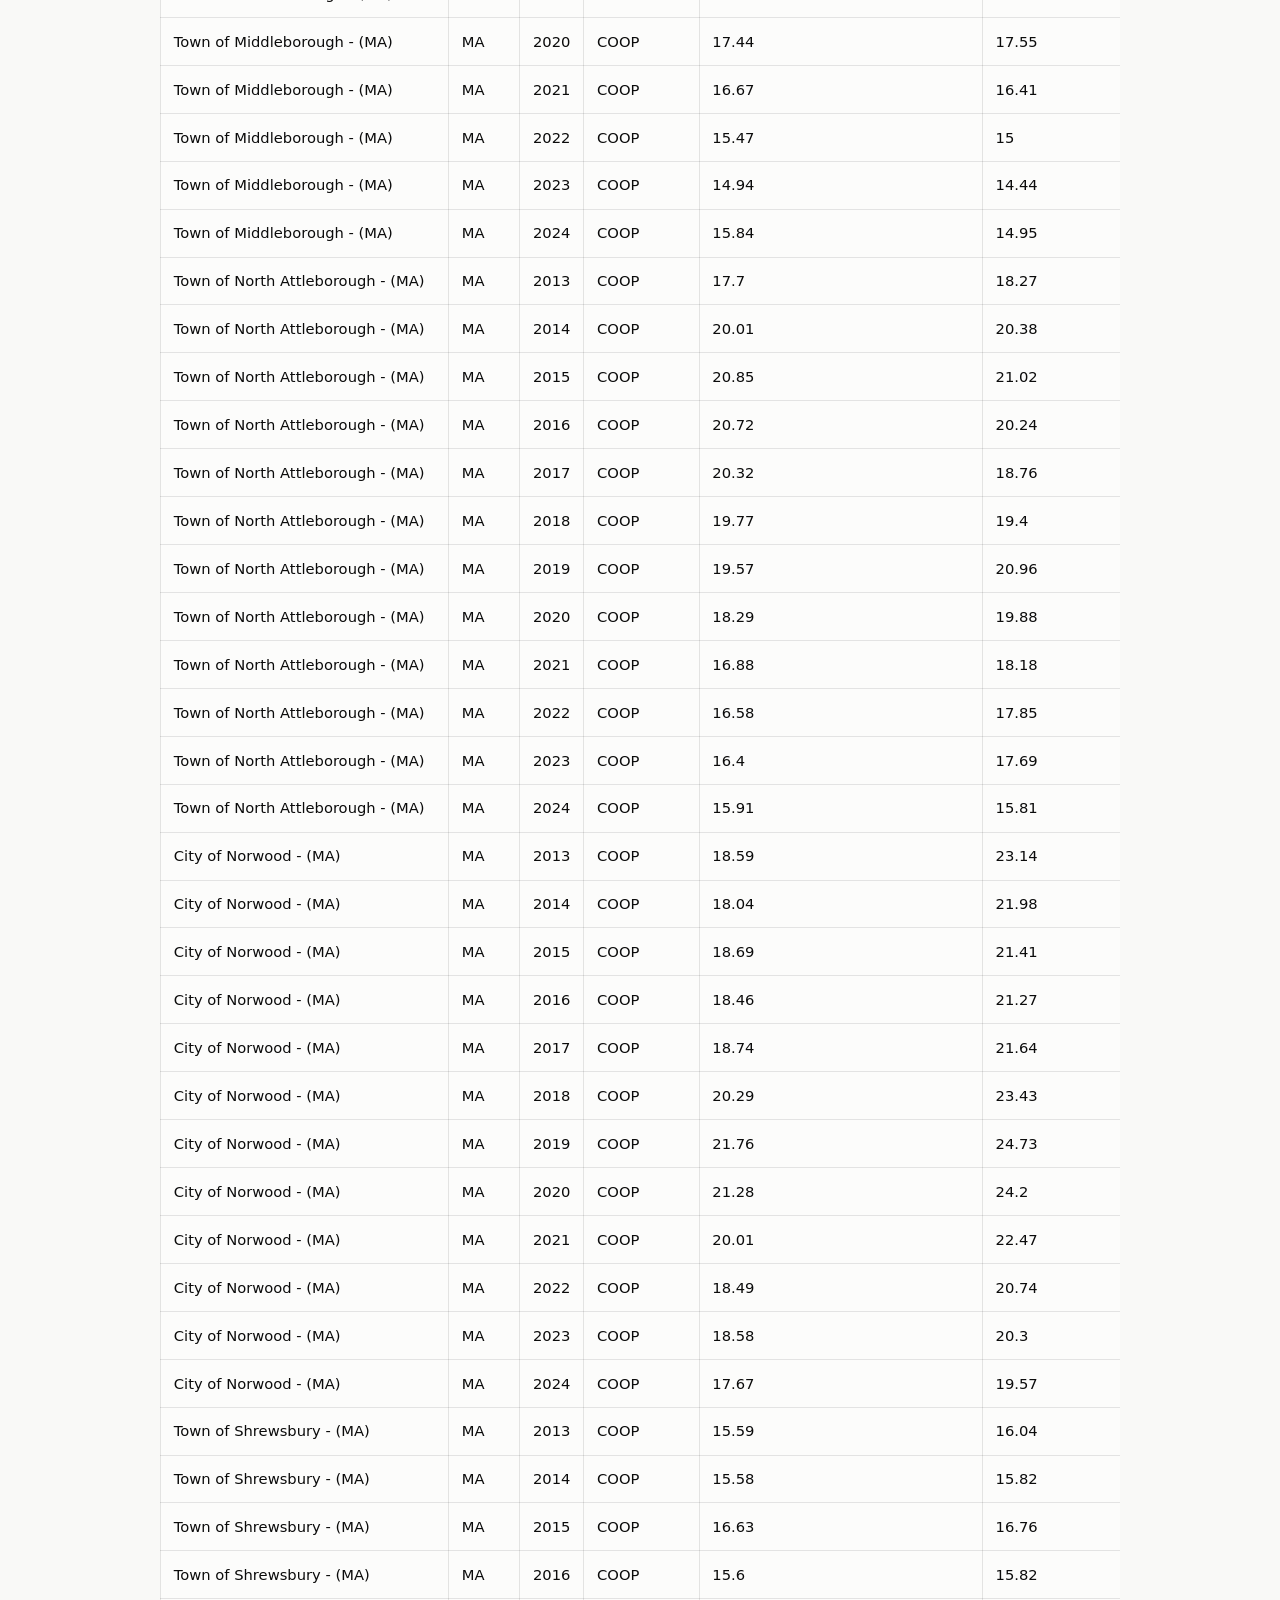
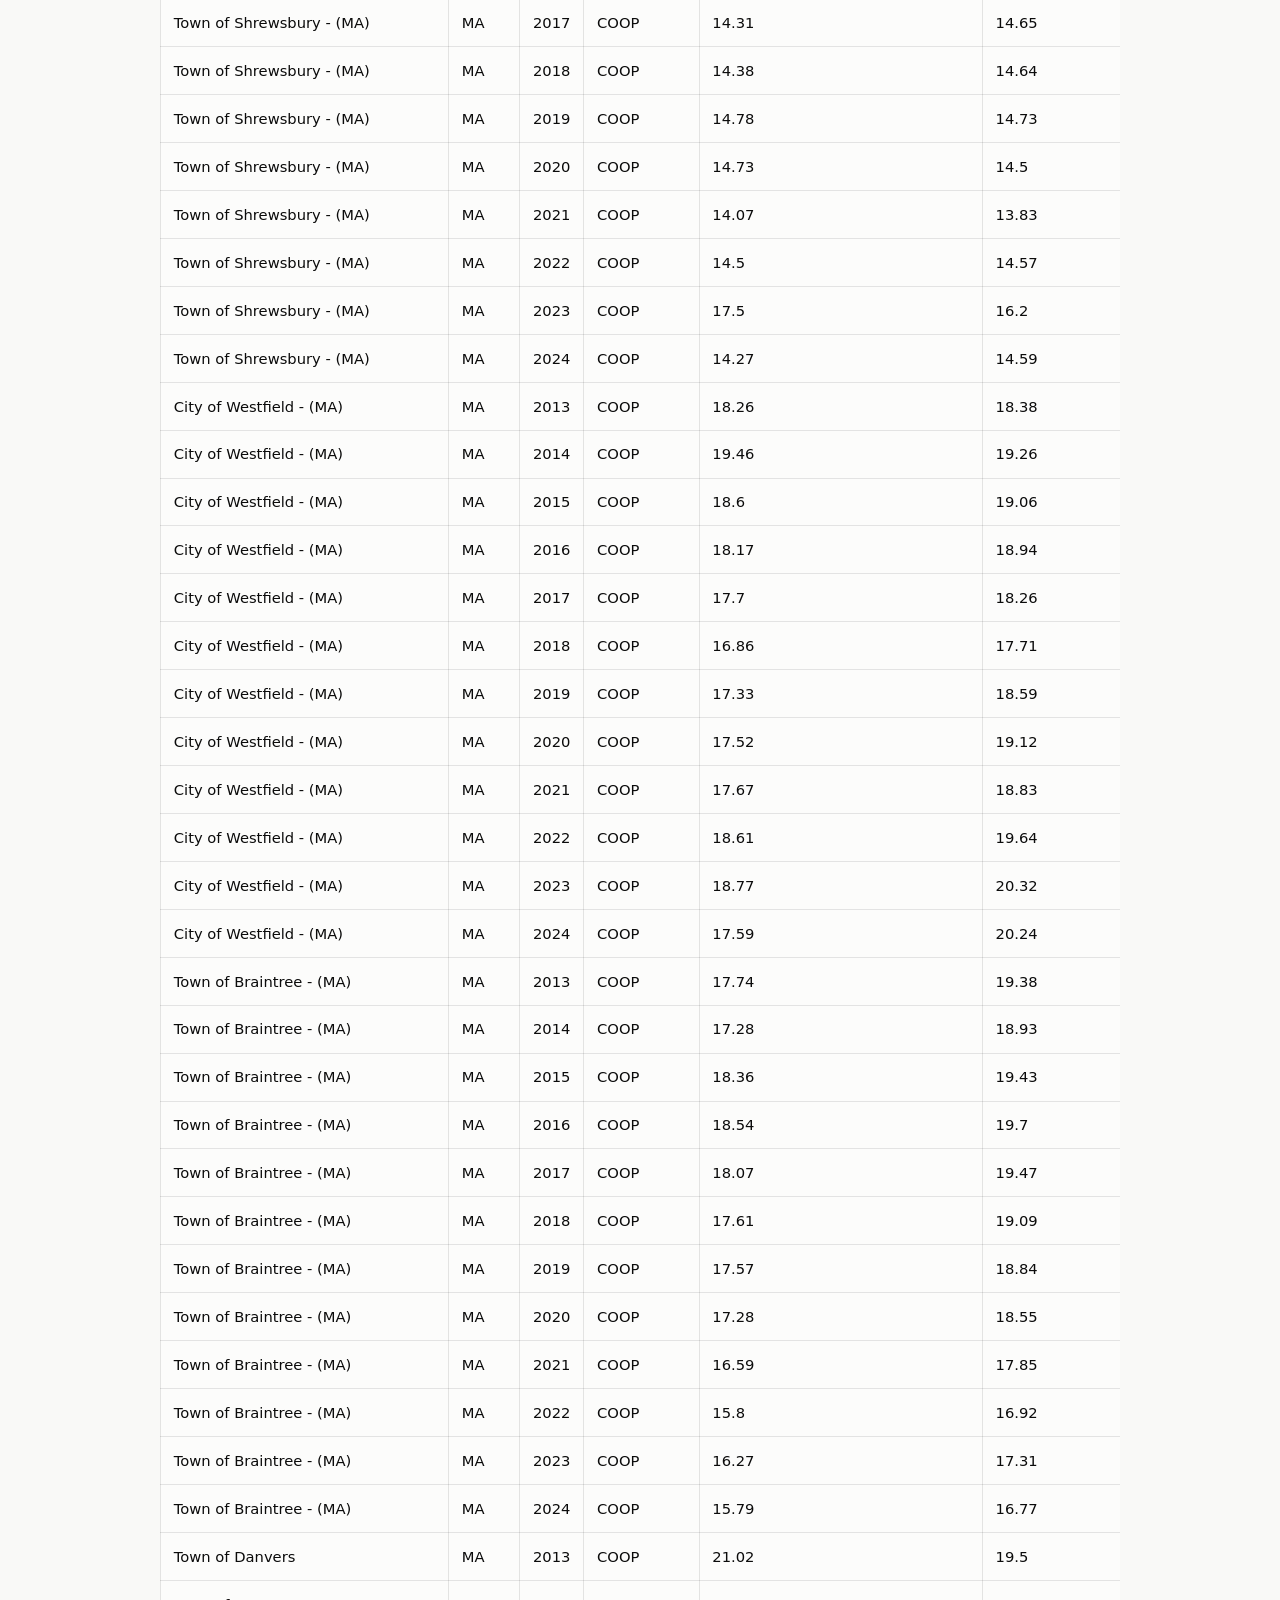
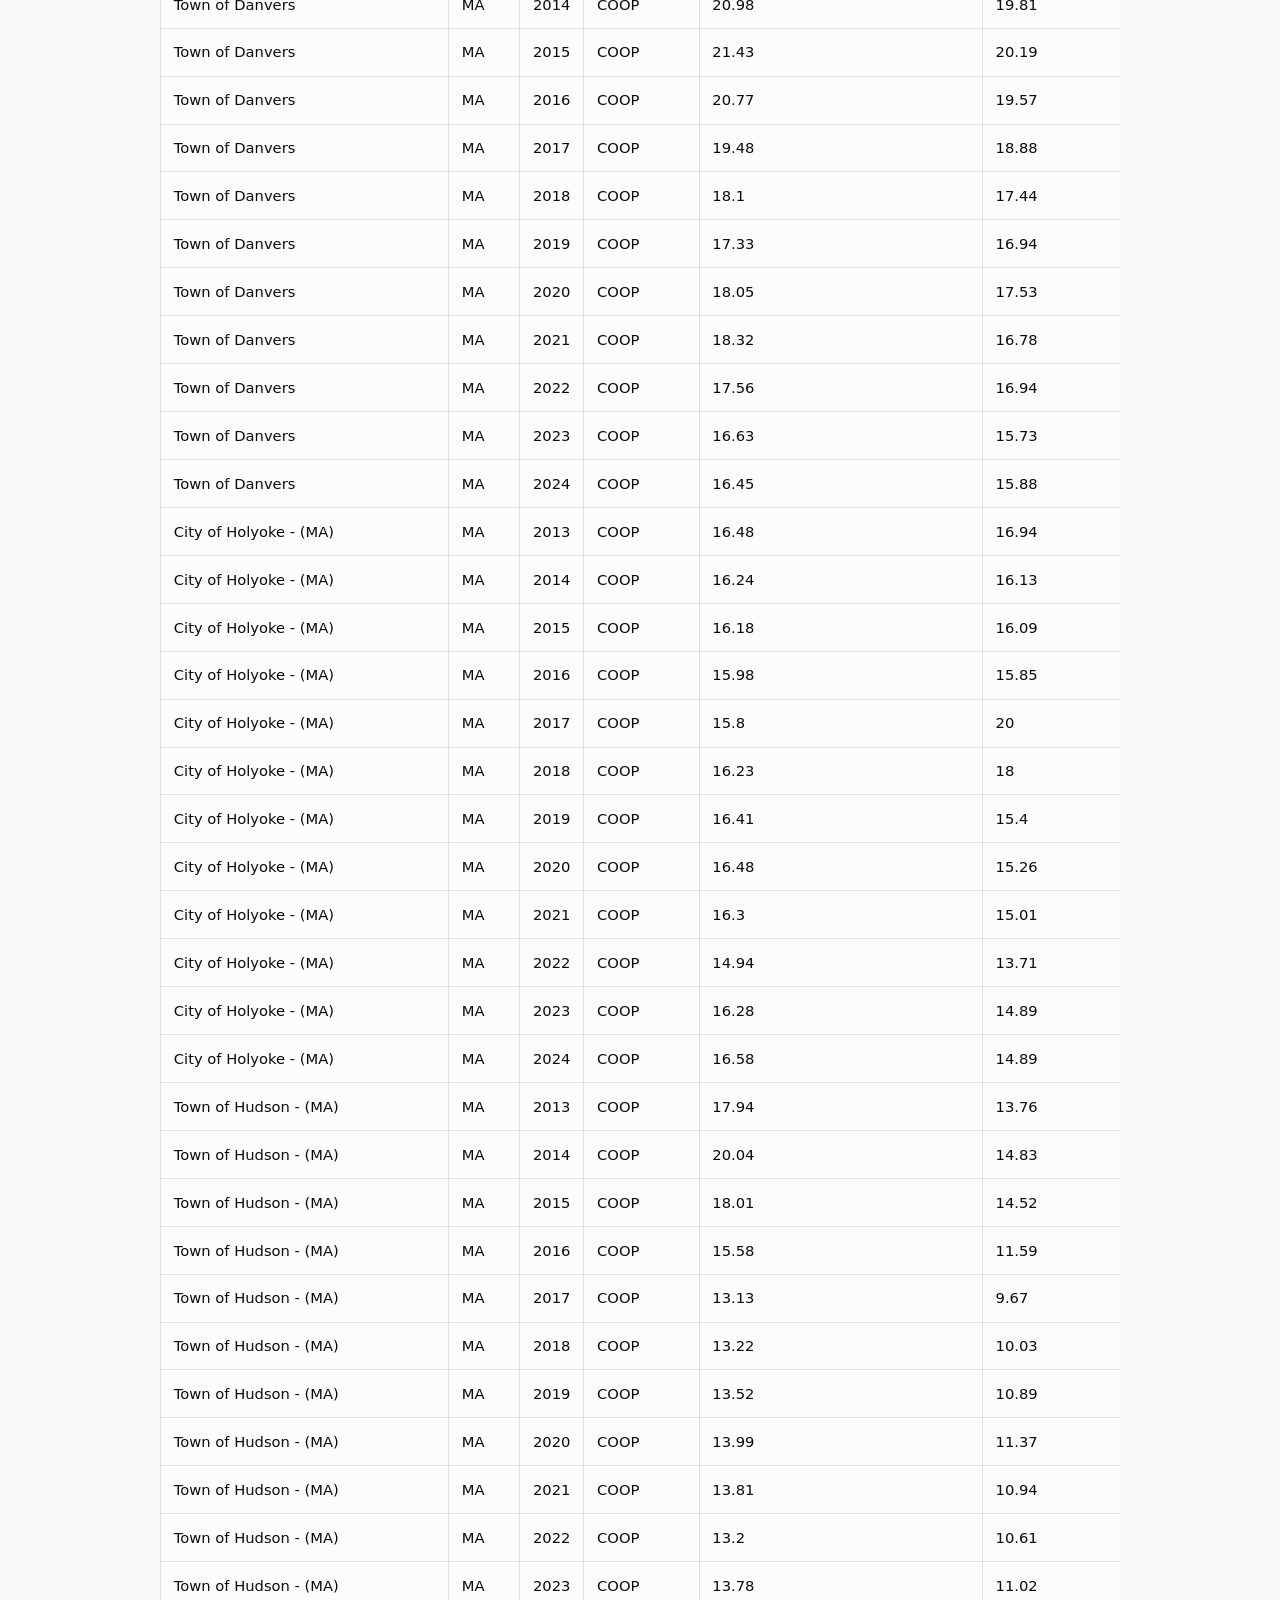
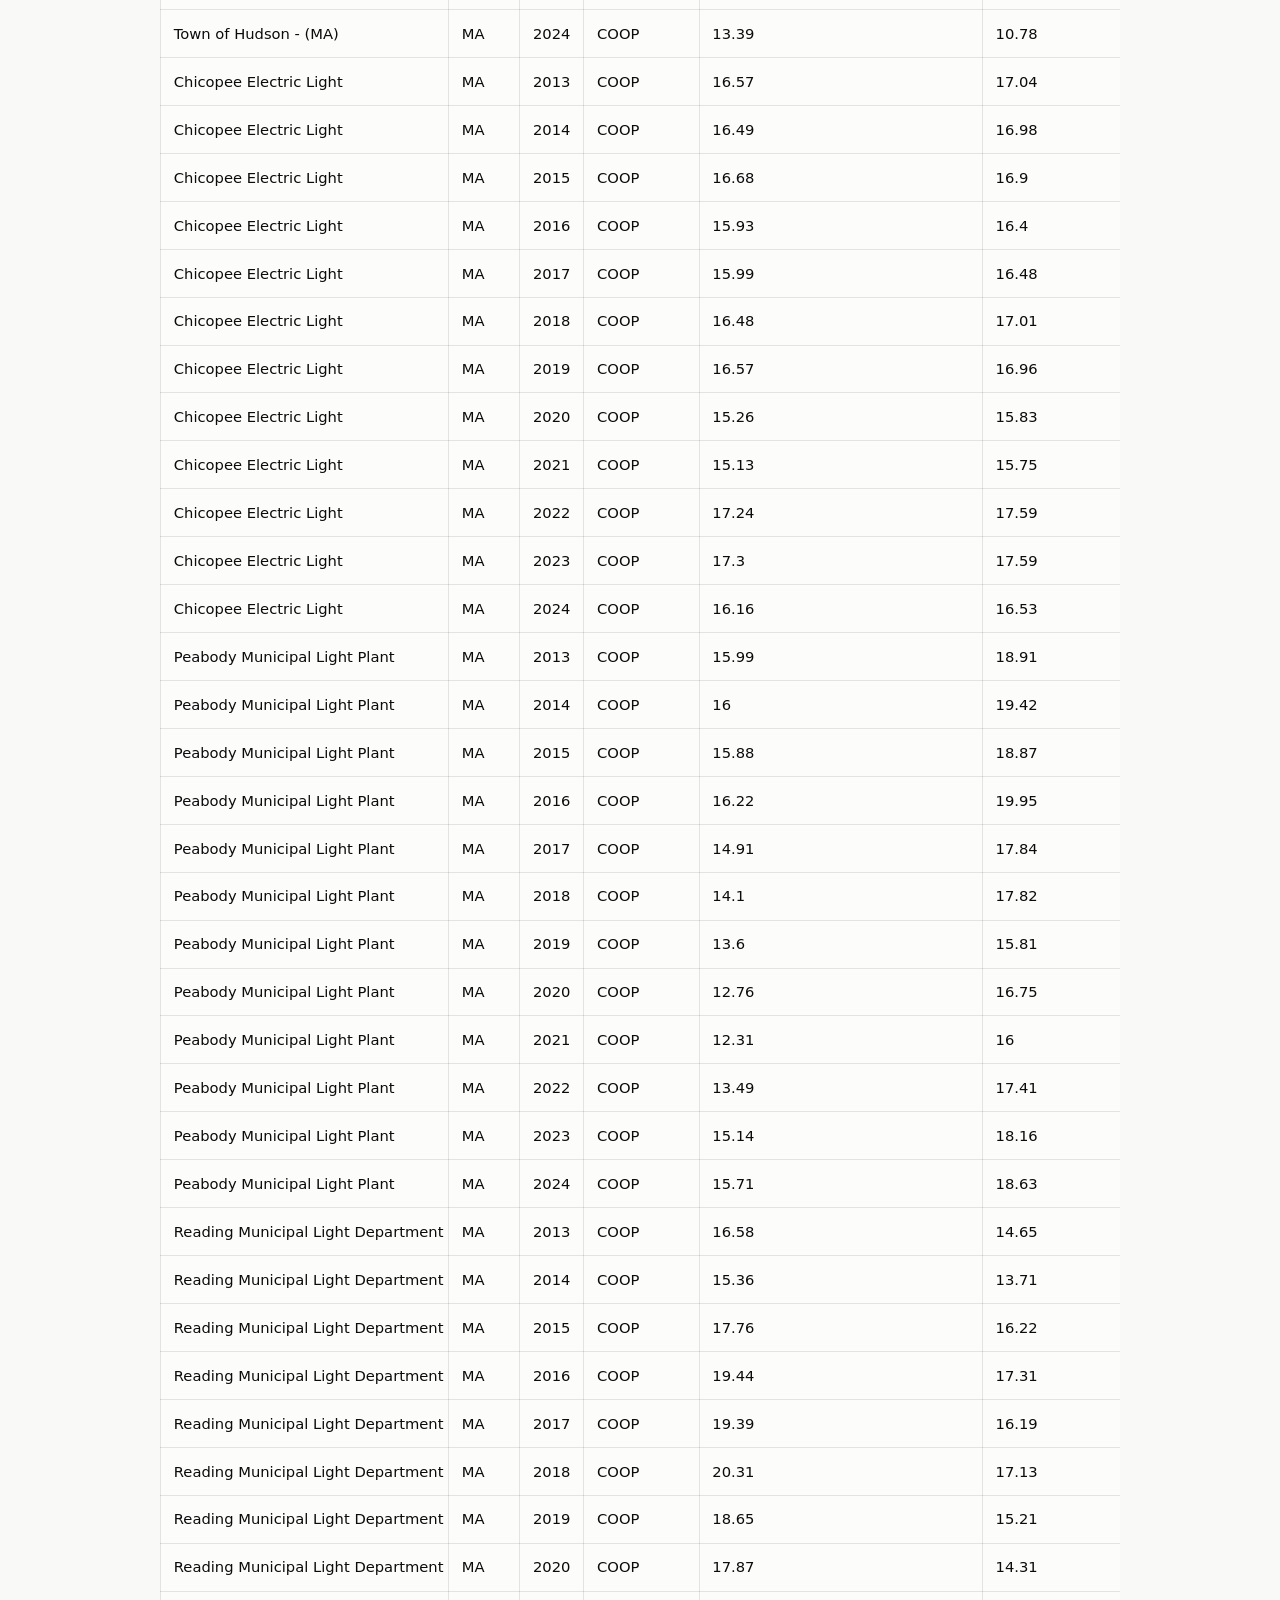
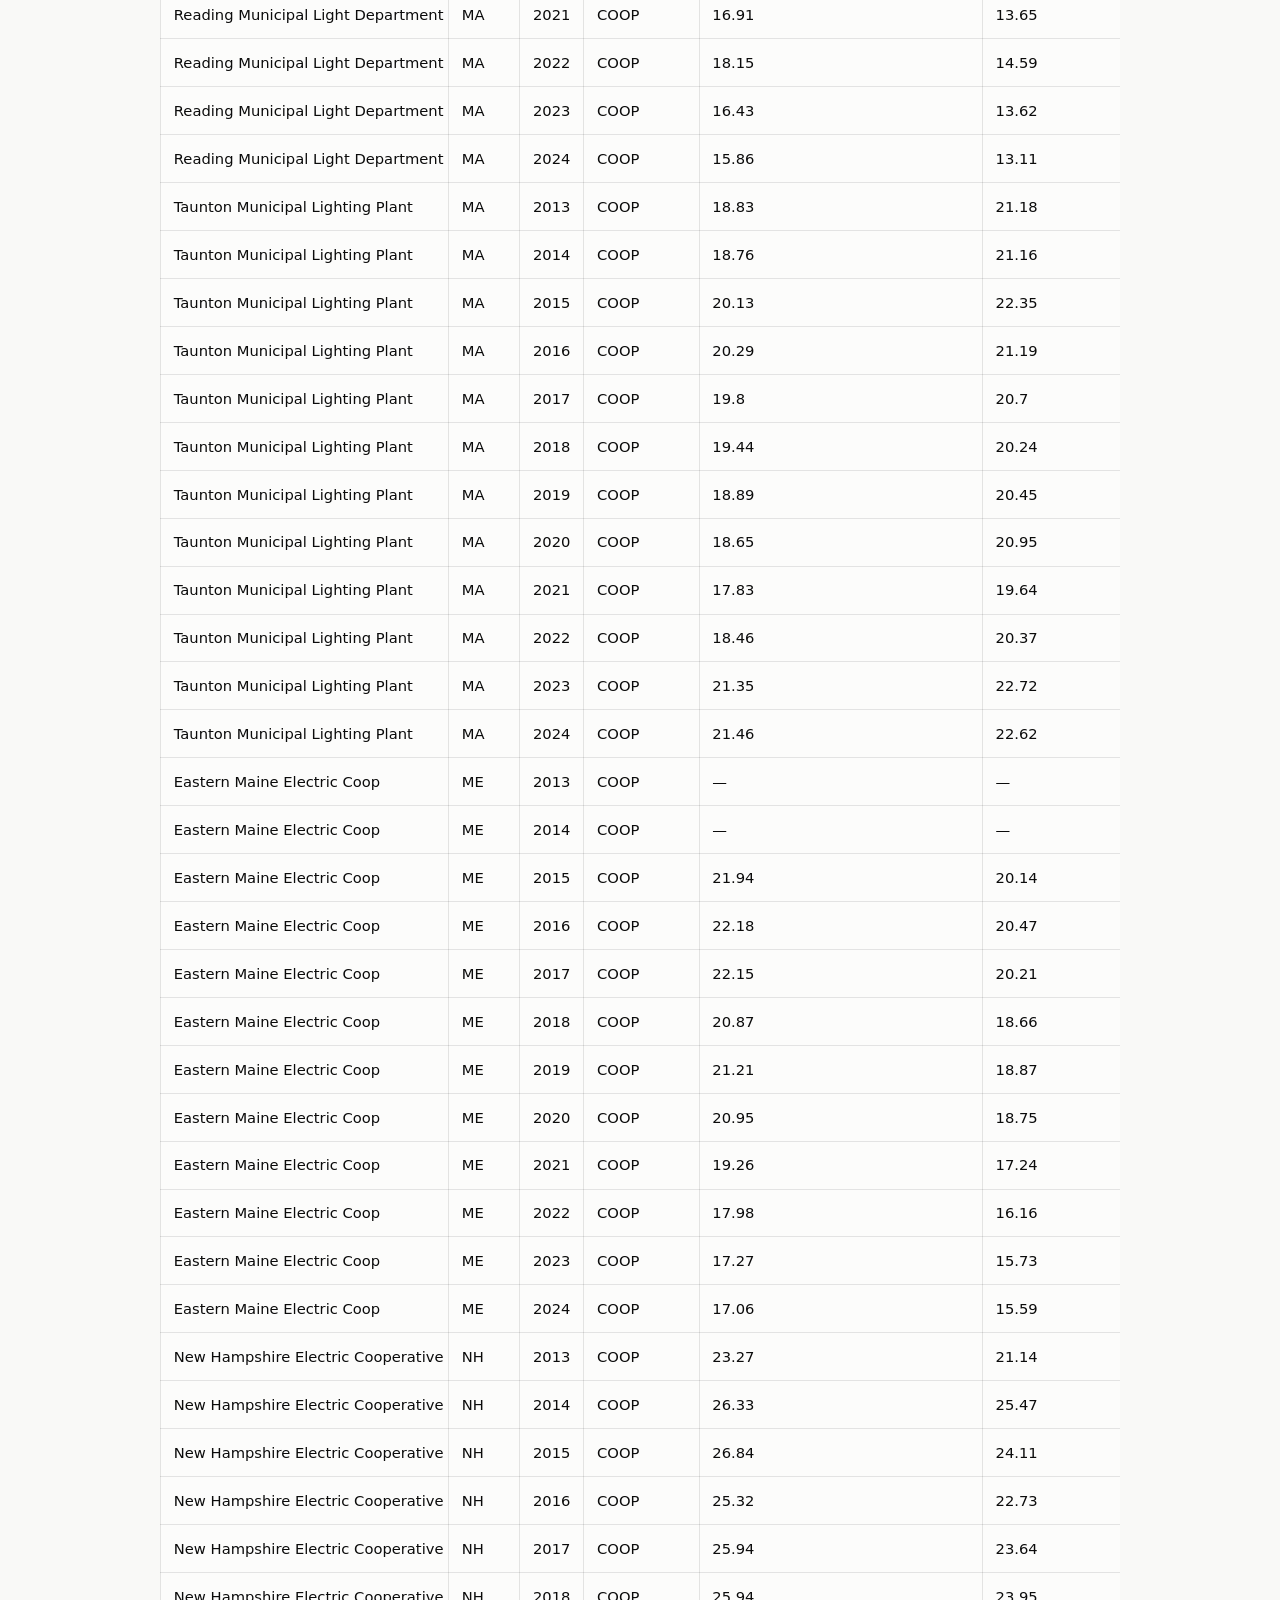
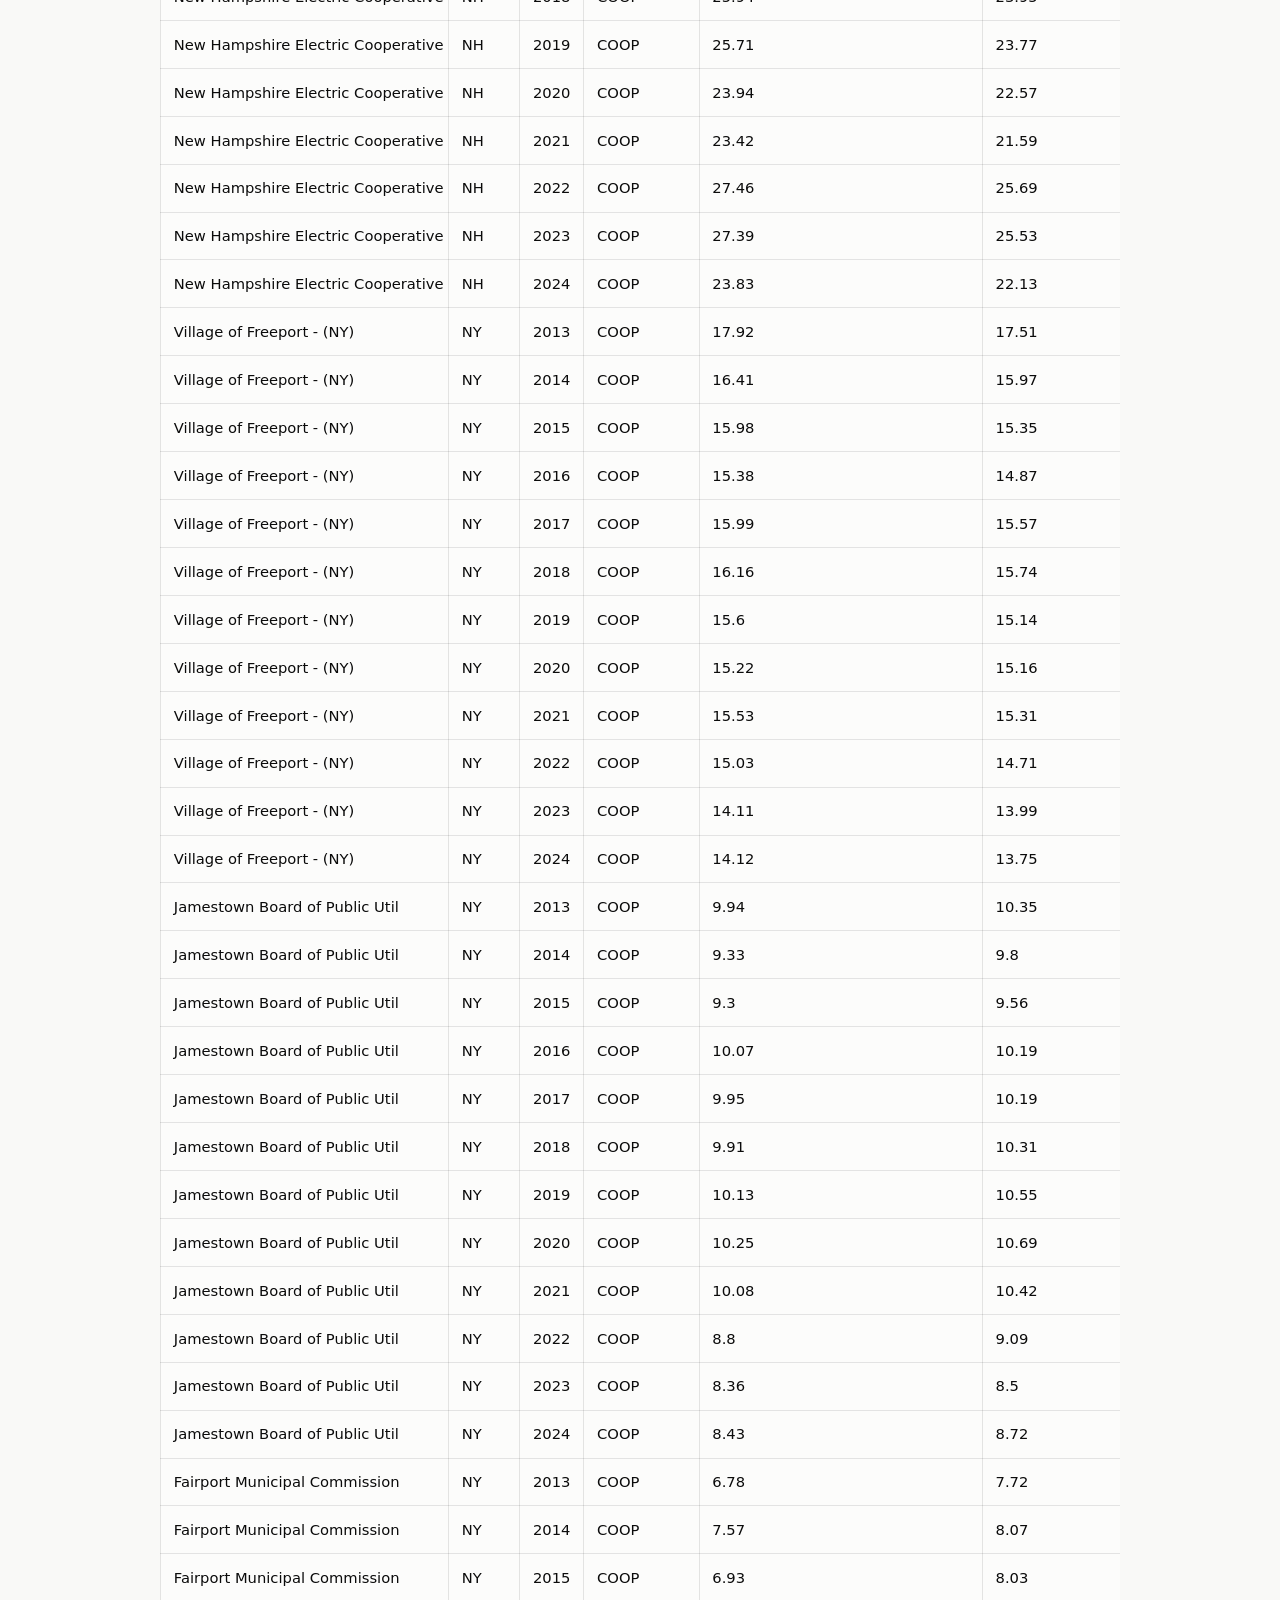
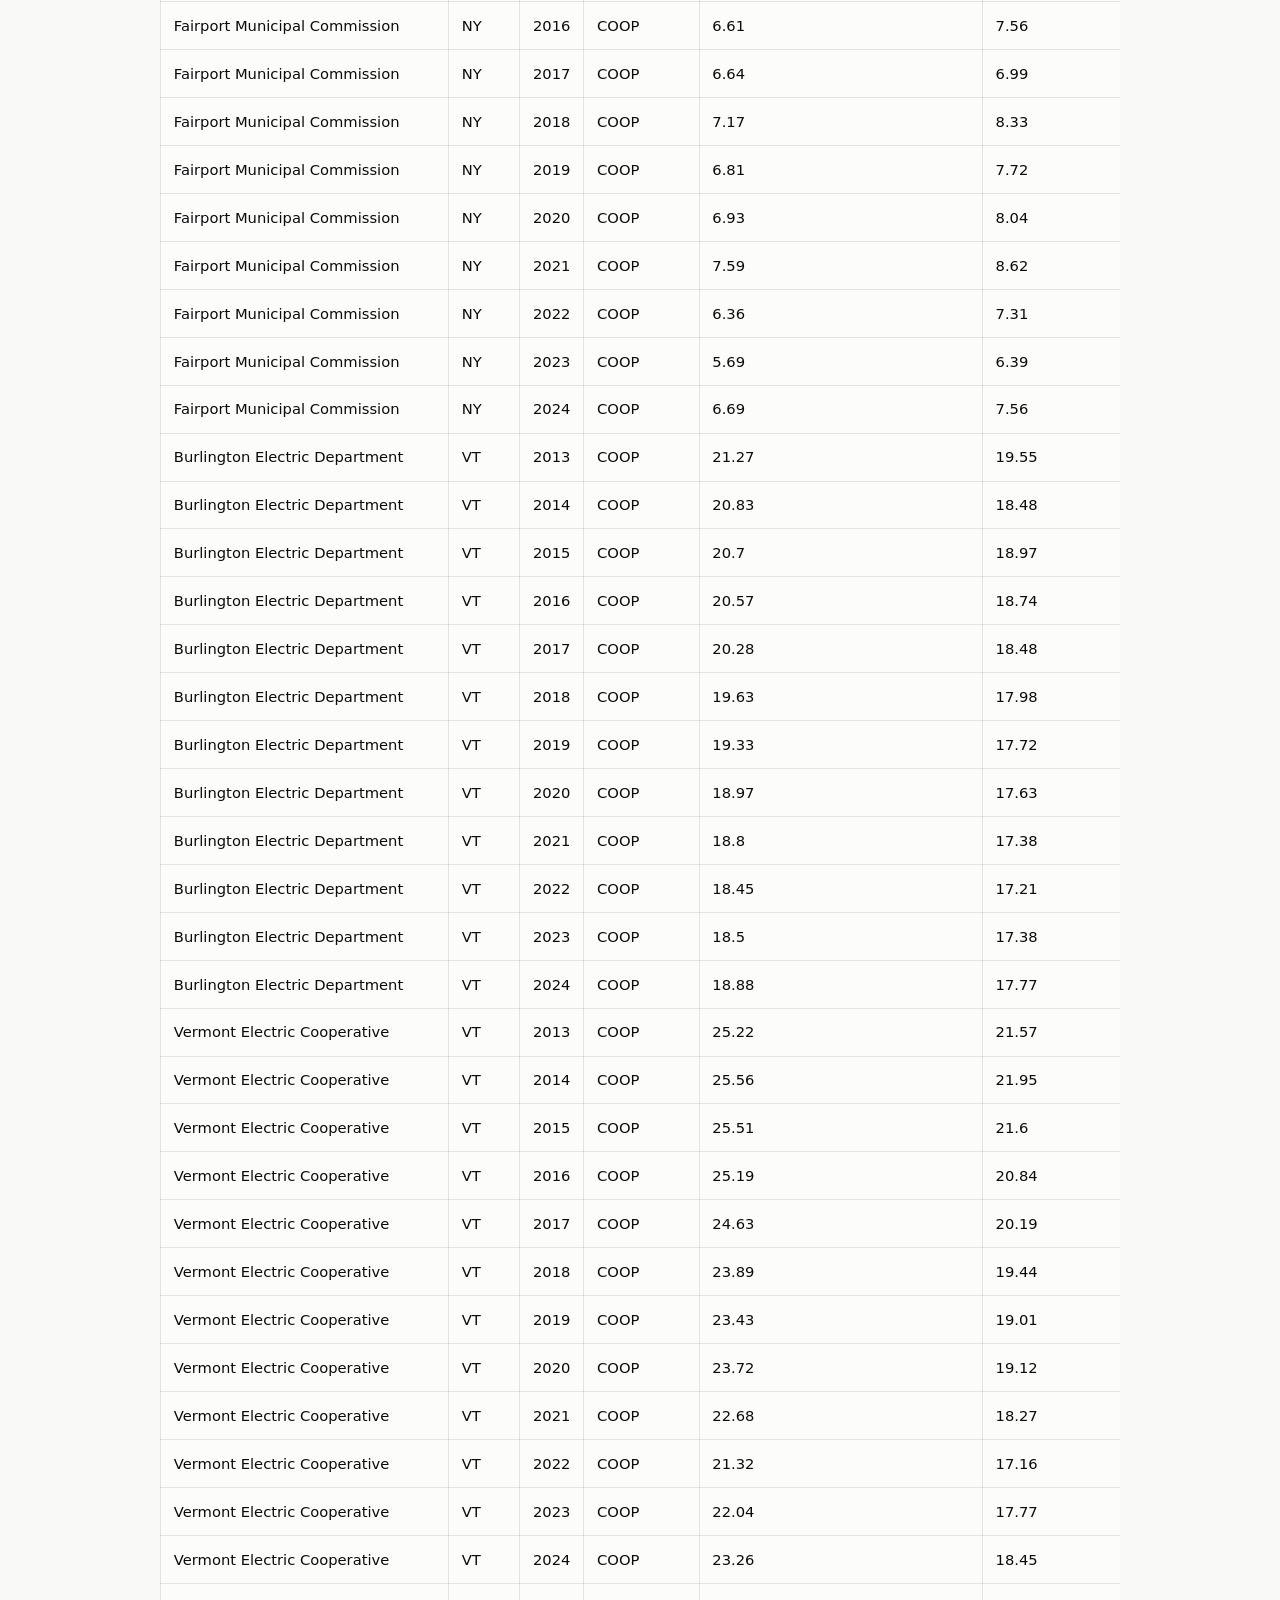
==== commit 7ec2f2c0: "focus panel page on price and SAIDI check" ====
--- a/site/draft-panel-model.html
+++ b/site/draft-panel-model.html
@@ -3,80 +3,54 @@
 <head>
   <meta charset="UTF-8">
   <meta name="viewport" content="width=device-width, initial-scale=1.0">
-  <meta name="description" content="Preliminary panel regressions of utility ownership, bundled electricity prices, and reported reliability in New York and New England, 2013–2024.">
-  <title>Panel regression results | Utility ownership research</title>
-  <link rel="stylesheet" href="styles.css?v=20260828a">
+  <meta name="description" content="Panel estimates of utility ownership and bundled electricity prices in New York and New England, 2013–2024, with an exploratory SAIDI comparison.">
+  <title>Price panel model | Utility ownership research</title>
+  <link rel="stylesheet" href="styles.css?v=20260831b">
 </head>
 <body>
   <header class="research-header draft-model-header">
-    <nav class="research-nav draft-model-nav" aria-label="Panel regression navigation">
+    <nav class="research-nav draft-model-nav" aria-label="Price model navigation">
       <a href="index.html">&larr; Observed-data overview</a>
-      <a href="#specification">Specification</a>
       <a href="#price-results">Price results</a>
-      <a href="#reliability-results">Reliability results</a>
-      <a href="#analysis-data">Analysis table</a>
+      <a href="#saidi-check">SAIDI check</a>
+      <a href="#analysis-data">Model data</a>
     </nav>
-    <h1>Panel regression results</h1>
+    <h1>Ownership and bundled electricity prices</h1>
     <p>
-      Preliminary pooled panel regressions using repeated utility-year observations
-      from 2013–2024. The estimates are associations, not causal effects.
+      Do bundled prices differ by ownership type after accounting for state and year
+      differences, and does adding routine SAIDI materially change the estimates?
     </p>
   </header>
 
   <main class="research-main research-main--wide draft-model-main">
     <section id="specification" aria-labelledby="specification-title">
-      <h2 id="specification-title">Specification</h2>
+      <h2 id="specification-title">Panel model</h2>
+      <p>
+        A panel follows the same utilities over multiple years. Each observation here
+        is one utility in one year. The model compares ownership groups while allowing
+        states and years to have different general price levels.
+      </p>
       <p class="draft-equation">
-        Price<sub>it</sub> = ownership<sub>it</sub> + market + year + reporting method
-        [+ SAIDI or CAIDI] + error<sub>it</sub>
+        Price<sub>it</sub> = ownership<sub>it</sub> + state<sub>i</sub> + year<sub>t</sub> + error<sub>it</sub>
       </p>
-      <ul class="draft-method-list">
-        <li>Separate models for residential, commercial, and industrial bundled average prices.</li>
-        <li>Prices are inflation-adjusted to constant 2024 cents per kWh.</li>
-        <li>DOM is the ownership reference group; NYISO is the market reference group.</li>
-        <li>Routine SAIDI and routine CAIDI are added separately.</li>
-        <li>Each utility-year counts once. Standard errors are clustered by utility.</li>
-        <li>No customer weighting or automatic outlier deletion is used.</li>
-      </ul>
+      <p class="table-note">
+        This is a pooled panel model, not a utility fixed-effects model. The estimates
+        are adjusted associations, not causal effects.
+      </p>
     </section>
 
     <section id="price-results" aria-labelledby="price-results-title">
-      <h2 id="price-results-title">Price results</h2>
-      <p id="draft-price-summary"></p>
+      <h2 id="price-results-title">Main price results</h2>
+      <p>
+        The headline models use every available price in the 42-utility regional
+        sample. Negative estimates mean the ownership group has a lower adjusted price
+        than DOM, the reference group.
+      </p>
       <div class="table-wrap draft-results-table-wrap">
-        <table class="ownership-table draft-results-table">
+        <table class="ownership-table draft-results-table draft-results-table--main">
           <thead>
             <tr>
               <th scope="col">Customer class</th>
-              <th scope="col">Specification</th>
-              <th scope="col">N</th>
-              <th scope="col">Utilities</th>
-              <th scope="col">MTC vs DOM</th>
-              <th scope="col">COOP vs DOM</th>
-              <th scope="col">ISO-NE vs NYISO</th>
-              <th scope="col">Reliability term</th>
-              <th scope="col">R²</th>
-            </tr>
-          </thead>
-          <tbody id="draft-price-results-table"></tbody>
-        </table>
-      </div>
-      <p class="table-note">
-        Price coefficients are in 2024 cents per kWh. Each coefficient cell reports
-        the estimate, 95% confidence interval, and p-value. The reliability coefficient
-        is per 100 SAIDI minutes or 10 CAIDI minutes.
-      </p>
-    </section>
-
-    <section id="sensitivity-results" aria-labelledby="sensitivity-results-title">
-      <h2 id="sensitivity-results-title">Price sensitivity checks</h2>
-      <div class="table-wrap draft-results-table-wrap">
-        <table class="ownership-table draft-results-table">
-          <thead>
-            <tr>
-              <th scope="col">Customer class</th>
-              <th scope="col">Sample</th>
-              <th scope="col">Geographic control</th>
               <th scope="col">N</th>
               <th scope="col">Utilities</th>
               <th scope="col">MTC vs DOM</th>
@@ -84,74 +58,84 @@
               <th scope="col">R²</th>
             </tr>
           </thead>
-          <tbody id="draft-sensitivity-results-table"></tbody>
+          <tbody id="main-price-results-table"></tbody>
         </table>
       </div>
-      <p id="draft-sensitivity-summary" class="table-note"></p>
+      <p class="table-note">
+        Estimates are in inflation-adjusted 2024 cents per kWh. Brackets show 95%
+        confidence intervals; p-values use standard errors clustered by utility.
+      </p>
+      <p id="main-price-finding" class="draft-result-summary"></p>
     </section>
 
-    <section id="reliability-results" aria-labelledby="reliability-results-title">
-      <h2 id="reliability-results-title">Reliability as the outcome</h2>
+    <section id="saidi-check" aria-labelledby="saidi-check-title">
+      <h2 id="saidi-check-title">Exploratory SAIDI check</h2>
       <p>
-        These regressions use routine SAIDI or CAIDI as the dependent variable and
-        test whether reported reliability differs by ownership. Higher values indicate
-        worse reported reliability.
+        The two columns below use exactly the same utility-years. The second model adds
+        routine SAIDI, measured as outage minutes per customer excluding major-event
+        days. Both versions also account for reliability-reporting method.
       </p>
       <div class="table-wrap draft-results-table-wrap">
-        <table class="ownership-table draft-results-table">
+        <table class="ownership-table draft-results-table draft-results-table--saidi">
           <thead>
             <tr>
-              <th scope="col">Outcome</th>
-              <th scope="col">Geographic control</th>
+              <th scope="col">Customer class</th>
+              <th scope="col">Comparison</th>
               <th scope="col">N</th>
               <th scope="col">Utilities</th>
-              <th scope="col">MTC vs DOM</th>
-              <th scope="col">COOP vs DOM</th>
-              <th scope="col">R²</th>
+              <th scope="col">Without SAIDI</th>
+              <th scope="col">With SAIDI</th>
+              <th scope="col">Change</th>
             </tr>
           </thead>
-          <tbody id="draft-reliability-results-table"></tbody>
+          <tbody id="saidi-comparison-table"></tbody>
         </table>
       </div>
-      <p id="draft-reliability-summary" class="table-note"></p>
+      <p class="table-note">
+        This matched sample is smaller than the main price sample because reviewed
+        SAIDI is unavailable for some utilities and years. It is a sensitivity check,
+        not the headline model.
+      </p>
+      <p id="saidi-comparison-finding" class="draft-result-summary"></p>
     </section>
 
     <section id="interpretation" aria-labelledby="interpretation-title">
-      <h2 id="interpretation-title">Interpretation and limits</h2>
+      <h2 id="interpretation-title">Interpretation</h2>
       <p>
-        Across customer classes, the estimated MTC and COOP price coefficients remain
-        below DOM after adding routine SAIDI or CAIDI. The reliability terms do not
-        explain much of the ownership-price difference in these specifications.
-      </p>
-      <p>
-        These are pooled panel regressions, not utility fixed-effects estimates.
-        Ownership, regulation, geography, infrastructure, and customer composition may
-        be related to one another, so the coefficients should not be interpreted as
-        causal. Only two utilities change ownership in the current period, which limits
-        a within-utility causal design.
-      </p>
-      <p>
-        The price outcome is EIA bundled average revenue per kWh. Delivery-only prices
-        or revenues are not included in these models. ROI/ROE is also not included.
+        These models test whether the observed ownership-price differences remain
+        after broad state and year differences are considered. They do not identify
+        why the differences exist. SAIDI is shown only to test whether adding it
+        materially changes the ownership estimates.
       </p>
     </section>
 
+    <section id="methods" aria-labelledby="methods-title">
+      <h2 id="methods-title">Methods</h2>
+      <ul class="draft-method-list">
+        <li>Separate residential, commercial, and industrial models.</li>
+        <li>EIA bundled average revenue per kWh, adjusted to constant 2024 cents.</li>
+        <li>DOM is the ownership reference group; state and year indicators are included.</li>
+        <li>Each usable utility-year counts once; there is no customer weighting.</li>
+        <li>Accurate unusual values are retained; there is no automatic outlier deletion.</li>
+        <li>Uncertainty is clustered by utility.</li>
+      </ul>
+    </section>
+
     <section id="analysis-data" aria-labelledby="analysis-data-title">
-      <h2 id="analysis-data-title">Model input table</h2>
+      <h2 id="analysis-data-title">Model data</h2>
       <p>
-        One row is one selected utility in one year. The table includes all 360 rows
-        used to construct the matched model samples, including rows excluded from a
-        specific price model because a required value is missing.
+        The table contains all 504 utility-years in the regional price panel. Blank
+        values remain blank and are excluded only from models requiring that value.
       </p>
       <p class="draft-downloads">
-        <a href="data/draft_panel_model_analysis.csv">Download CSV</a>
+        <a href="data/draft_panel_model_analysis.csv">Download model data</a>
         · <a href="data/draft_panel_model_results.json">Download exact regression output</a>
       </p>
       <label class="draft-data-filter" for="draft-data-search">
         Filter table
         <input id="draft-data-search" type="search" placeholder="Utility, state, year, ownership…">
       </label>
-      <p id="draft-data-status" class="table-note" aria-live="polite">Loading analysis table…</p>
+      <p id="draft-data-status" class="table-note" aria-live="polite">Loading model data…</p>
       <div class="table-wrap draft-data-table-wrap">
         <table class="ownership-table draft-data-table">
           <thead id="draft-data-head"></thead>
@@ -165,7 +149,7 @@
     <p><a href="index.html">Return to the observed-data overview</a></p>
   </footer>
 
-  <script src="data/draft_panel_model_results.js?v=20260828a"></script>
-  <script src="draft-panel-model.js?v=20260828a"></script>
+  <script src="data/draft_panel_model_results.js?v=20260831b"></script>
+  <script src="draft-panel-model.js?v=20260831b"></script>
 </body>
 </html>
--- a/site/styles.css
+++ b/site/styles.css
@@ -802,6 +802,14 @@
   font-size: 0.78rem;
 }
 
+.draft-results-table--main {
+  min-width: 760px;
+}
+
+.draft-results-table--saidi {
+  min-width: 980px;
+}
+
 .draft-results-table th,
 .draft-results-table td {
   vertical-align: top;
@@ -827,6 +835,21 @@
   margin-top: 0.15rem;
   color: var(--ink-muted);
   font-size: 0.7rem;
+}
+
+.draft-change-cell {
+  color: var(--ink-secondary);
+  font-weight: 700;
+  font-variant-numeric: tabular-nums;
+  white-space: nowrap;
+}
+
+.draft-result-summary {
+  margin-top: 1rem;
+  padding-left: 0.85rem;
+  border-left: 3px solid var(--ink-primary);
+  color: var(--ink-primary) !important;
+  line-height: 1.55;
 }
 
 .draft-downloads {
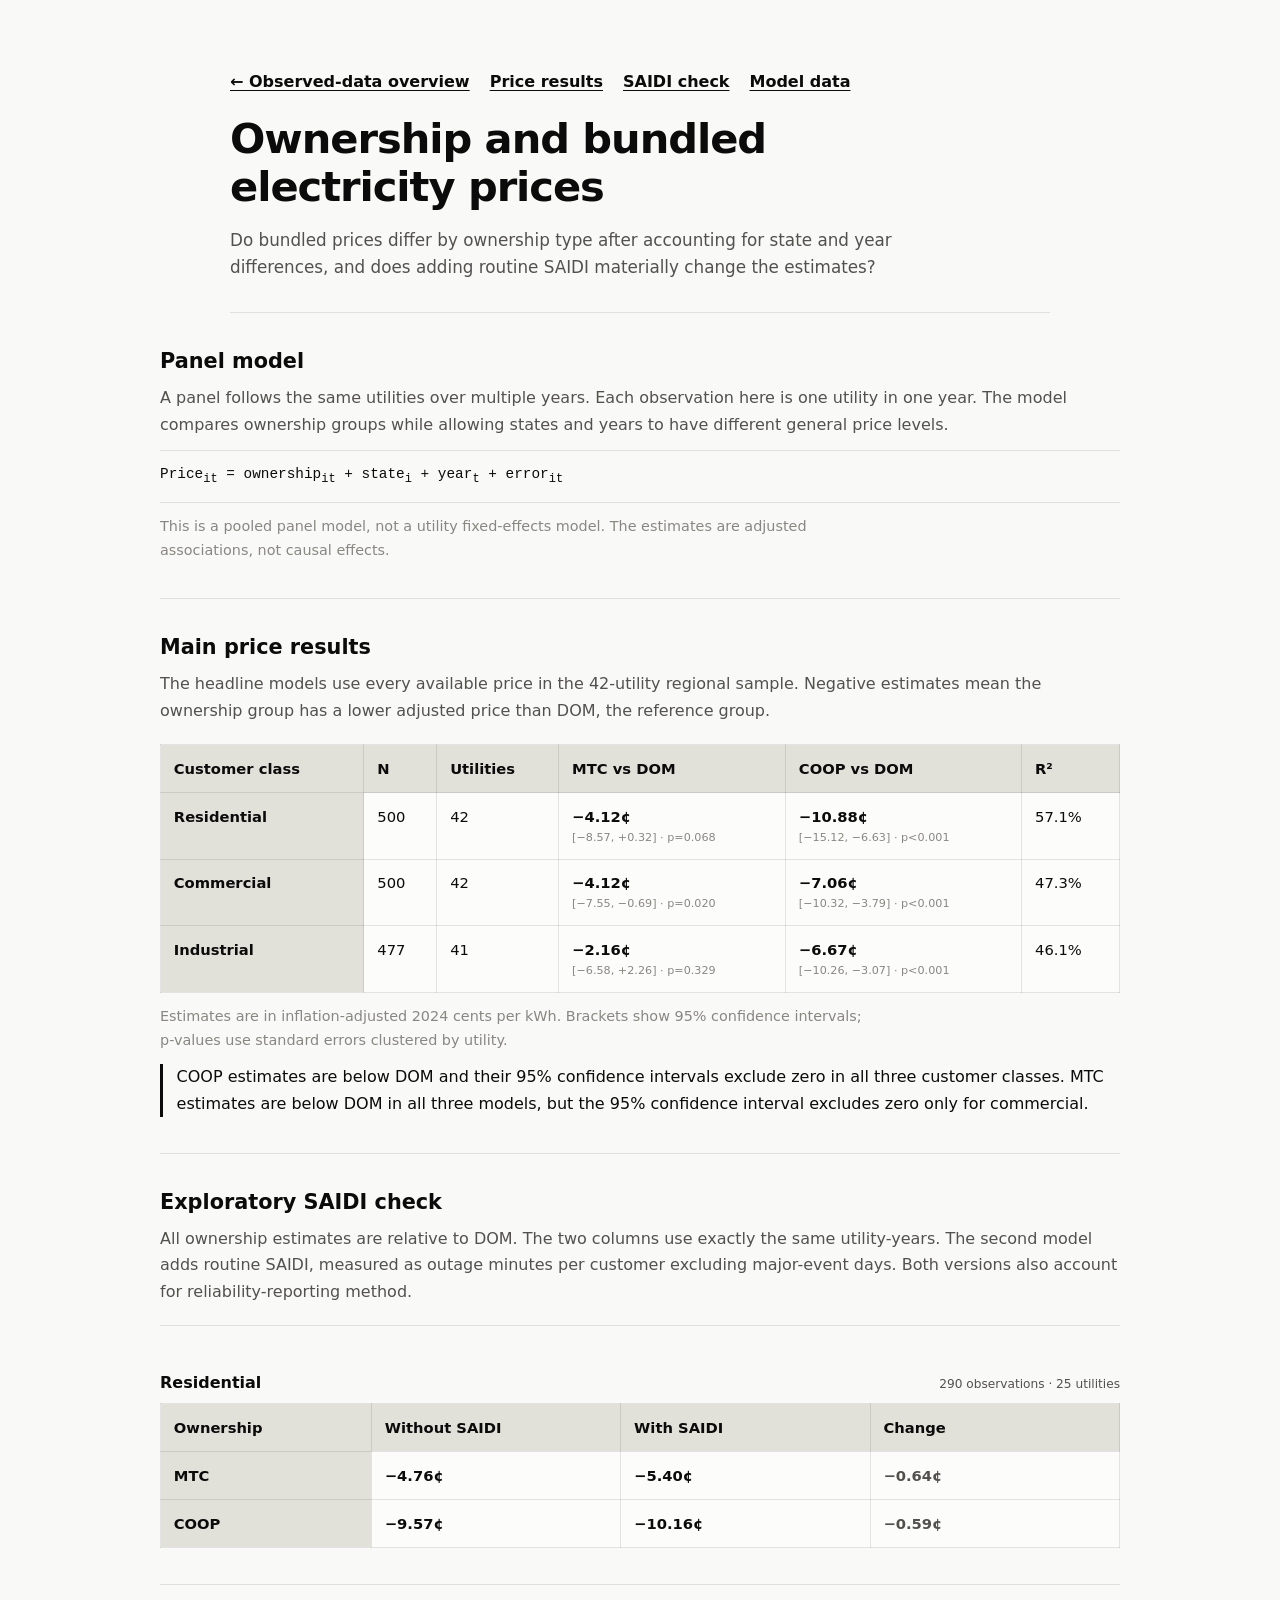
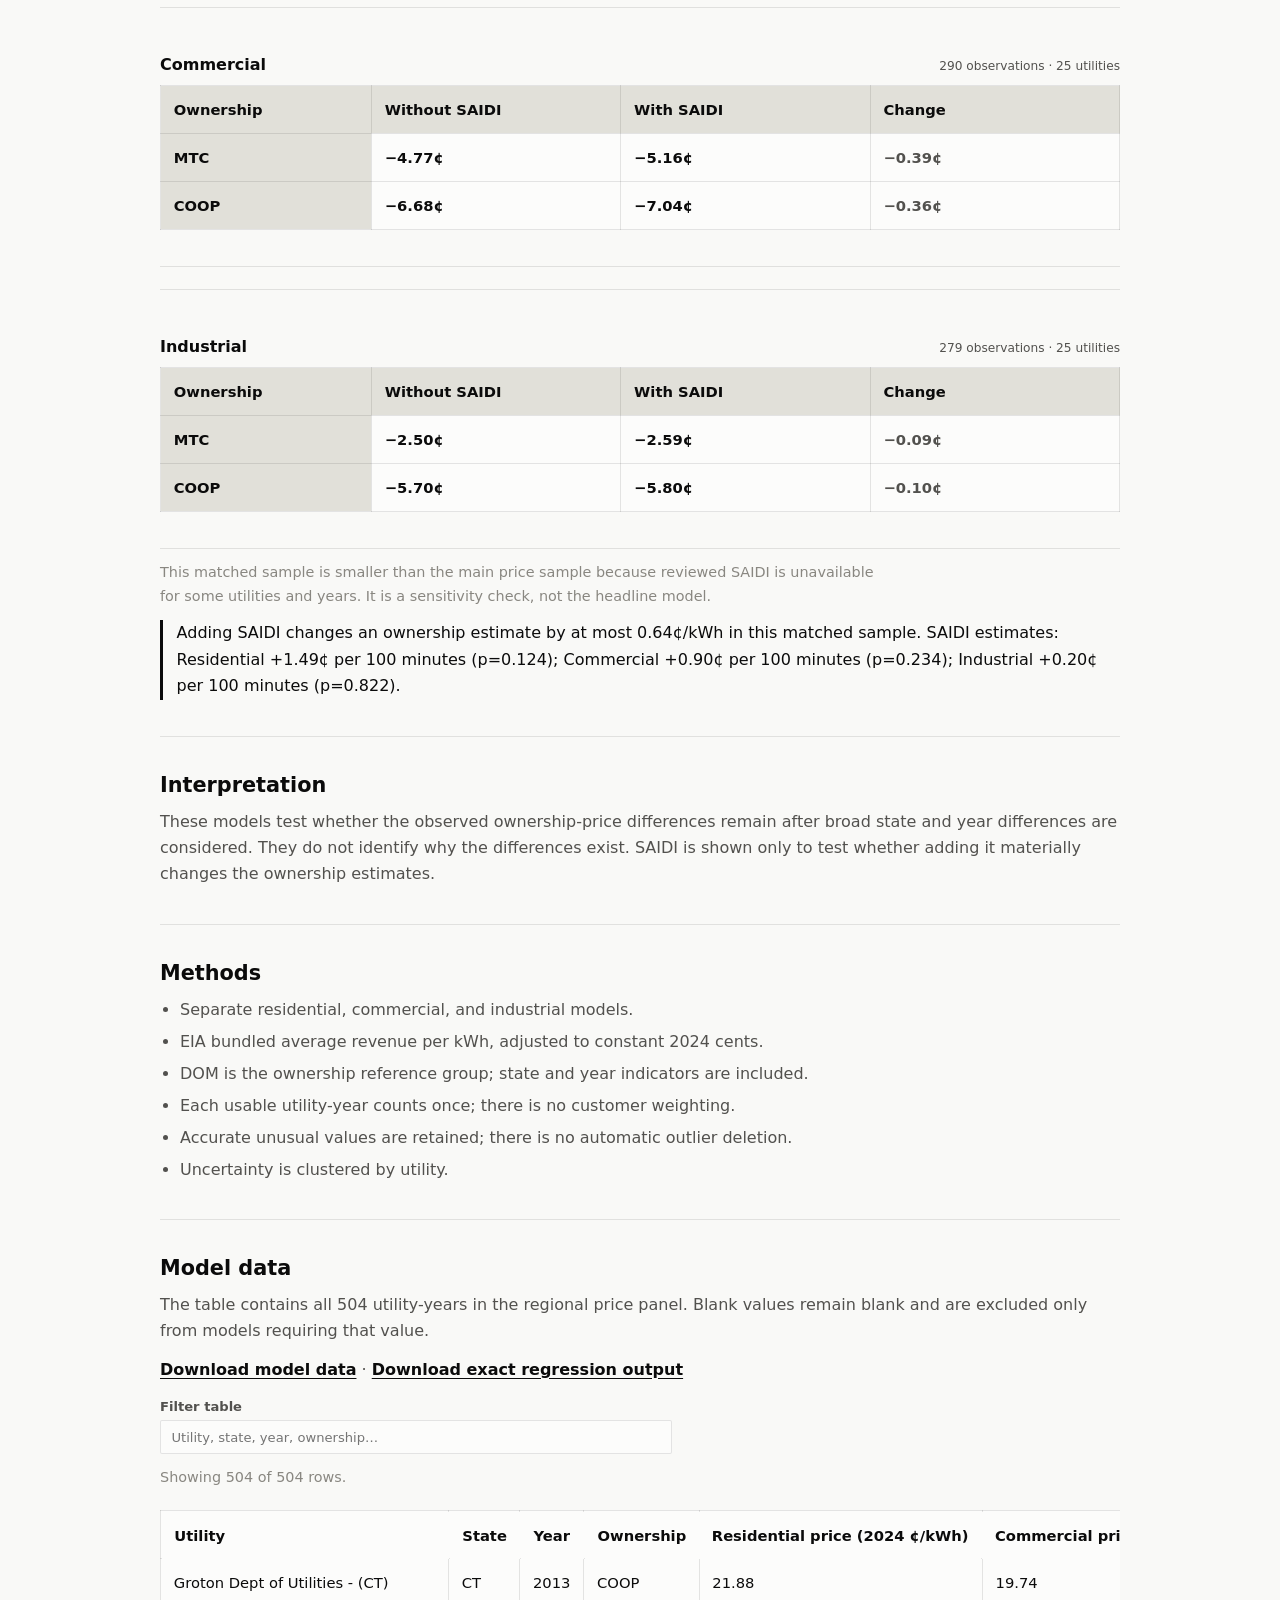
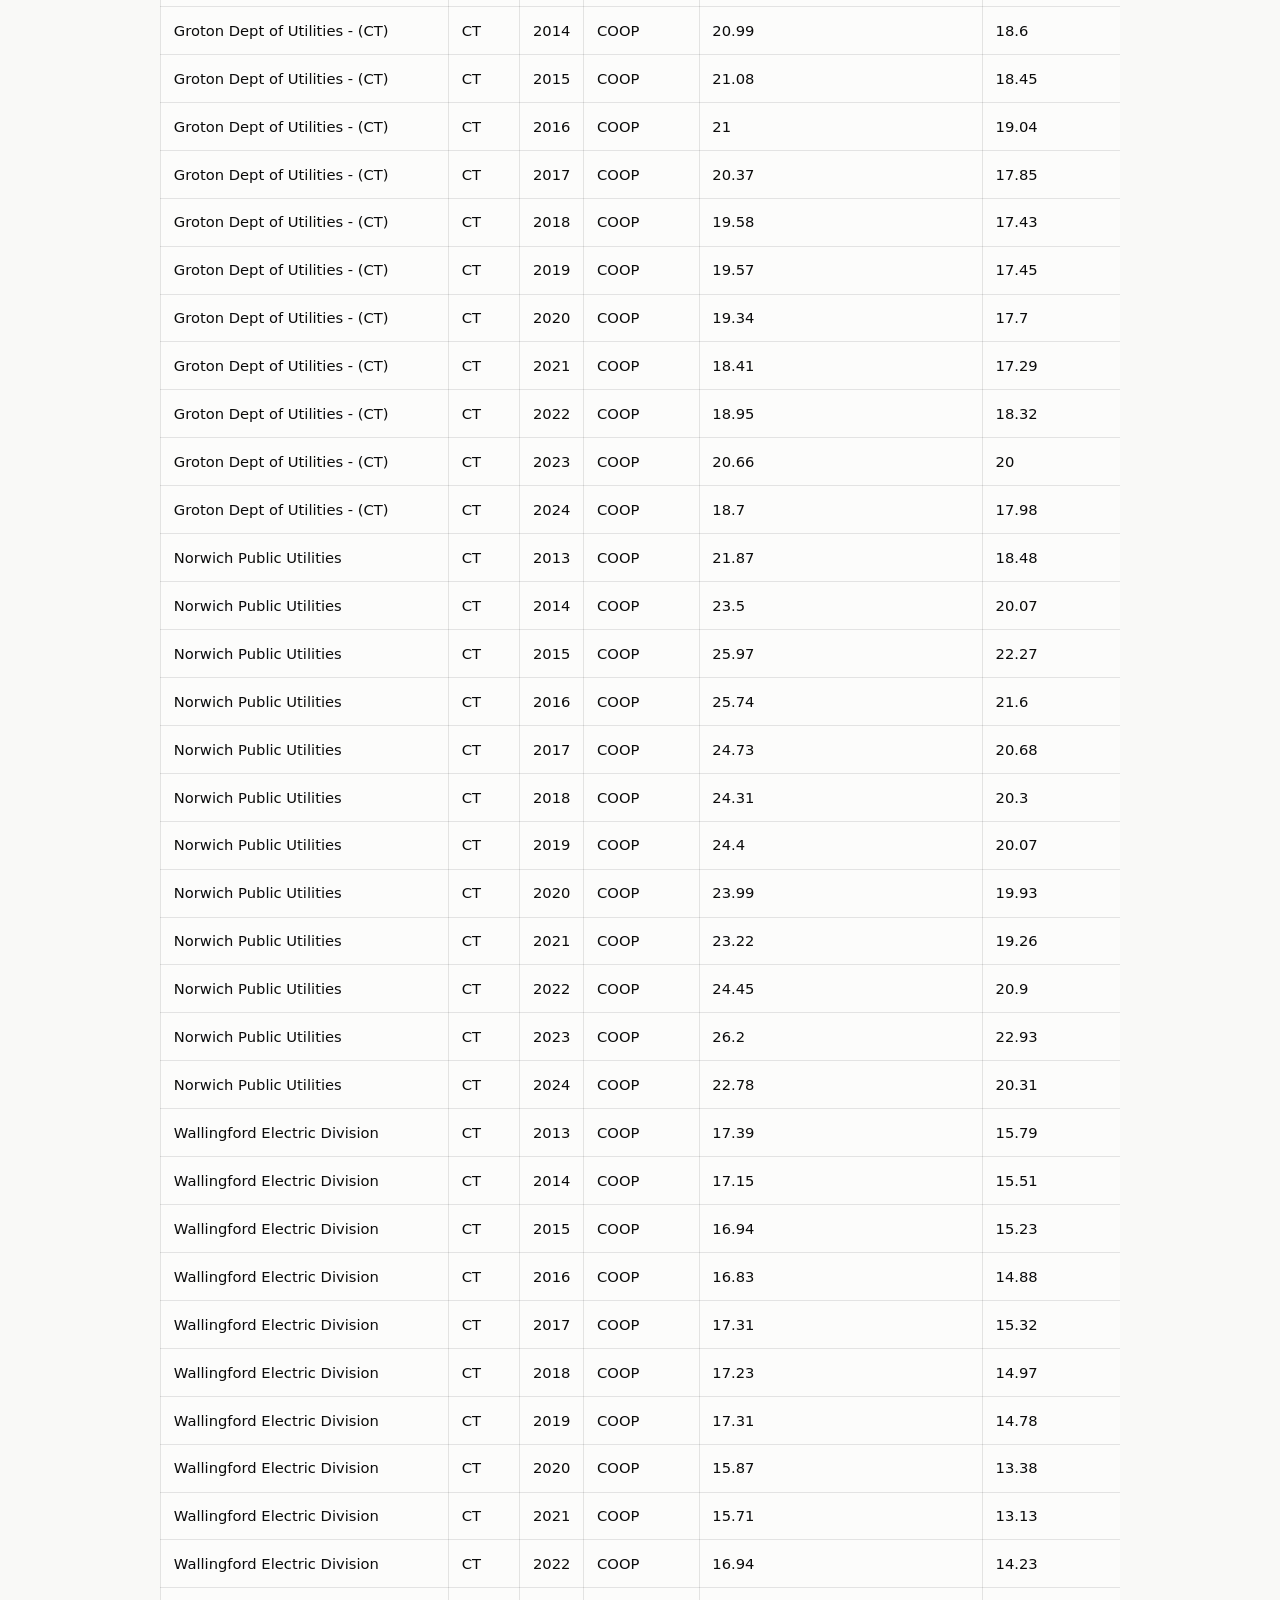
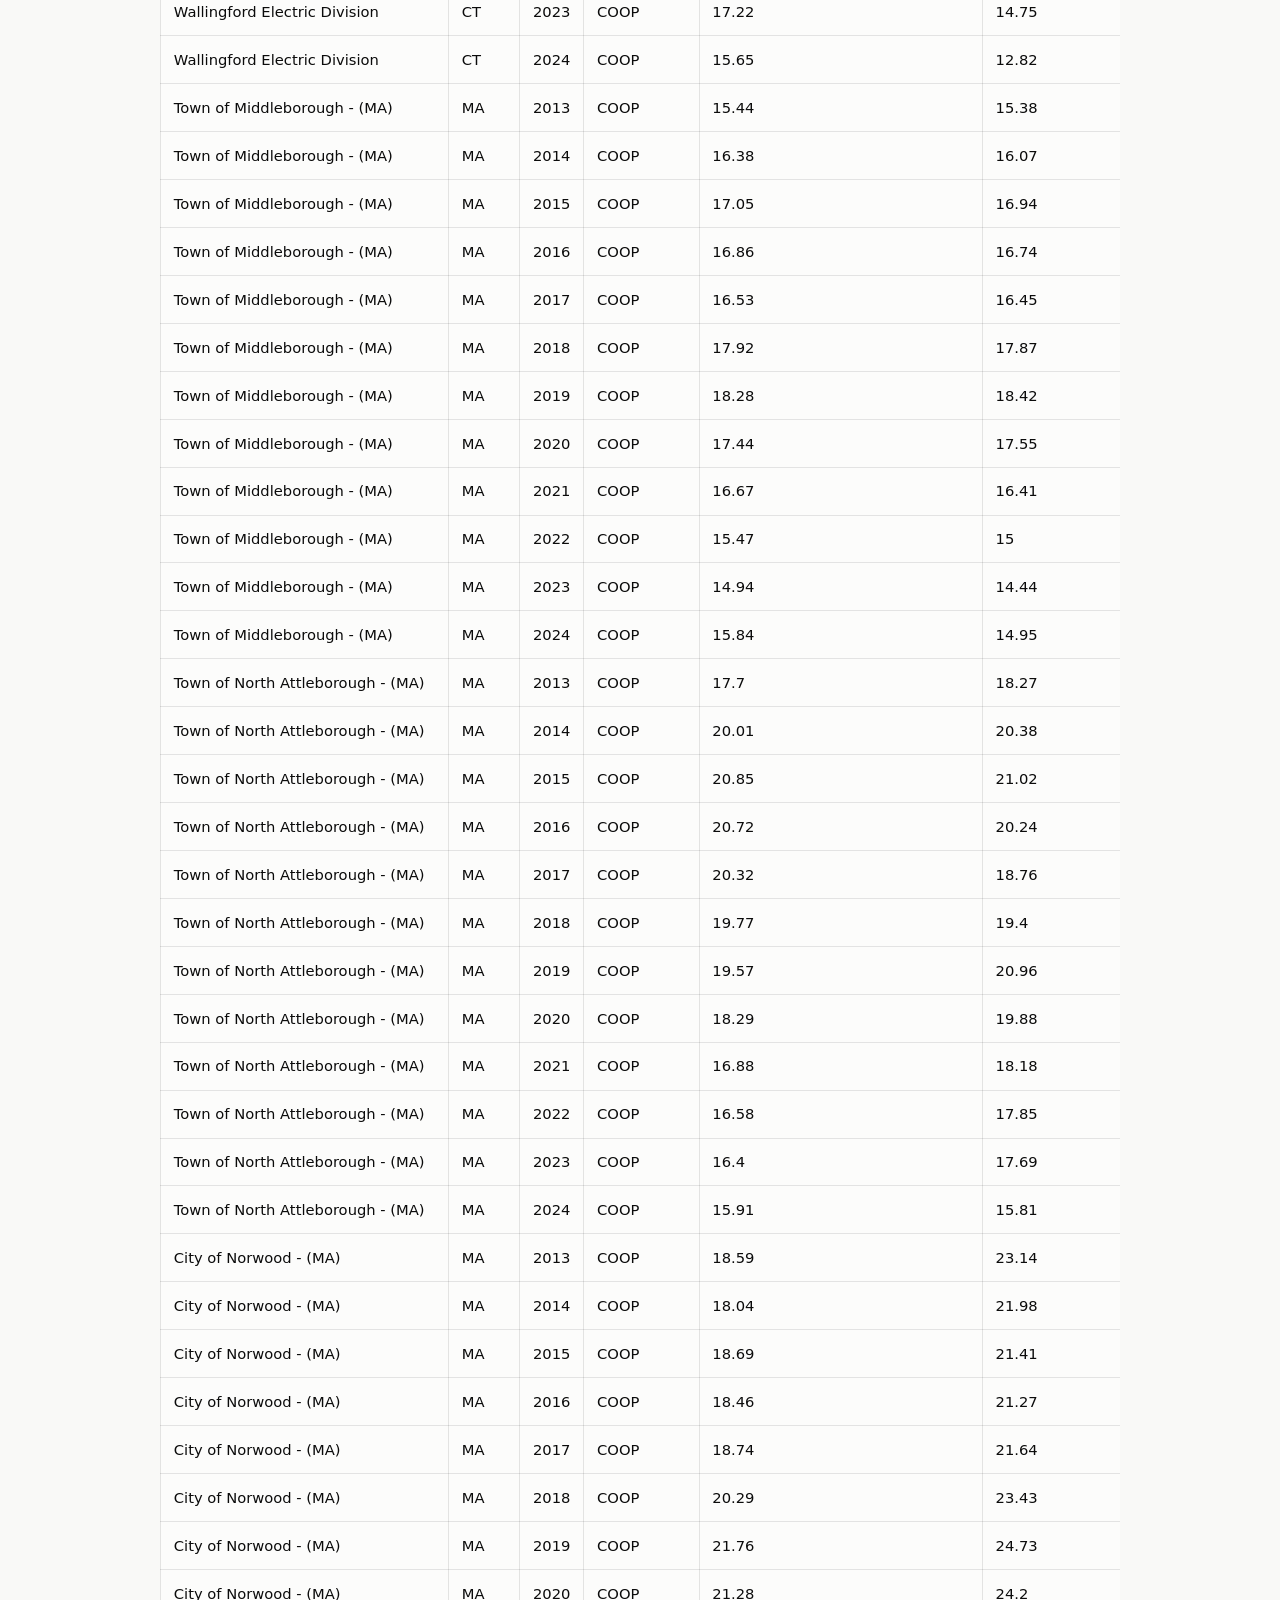
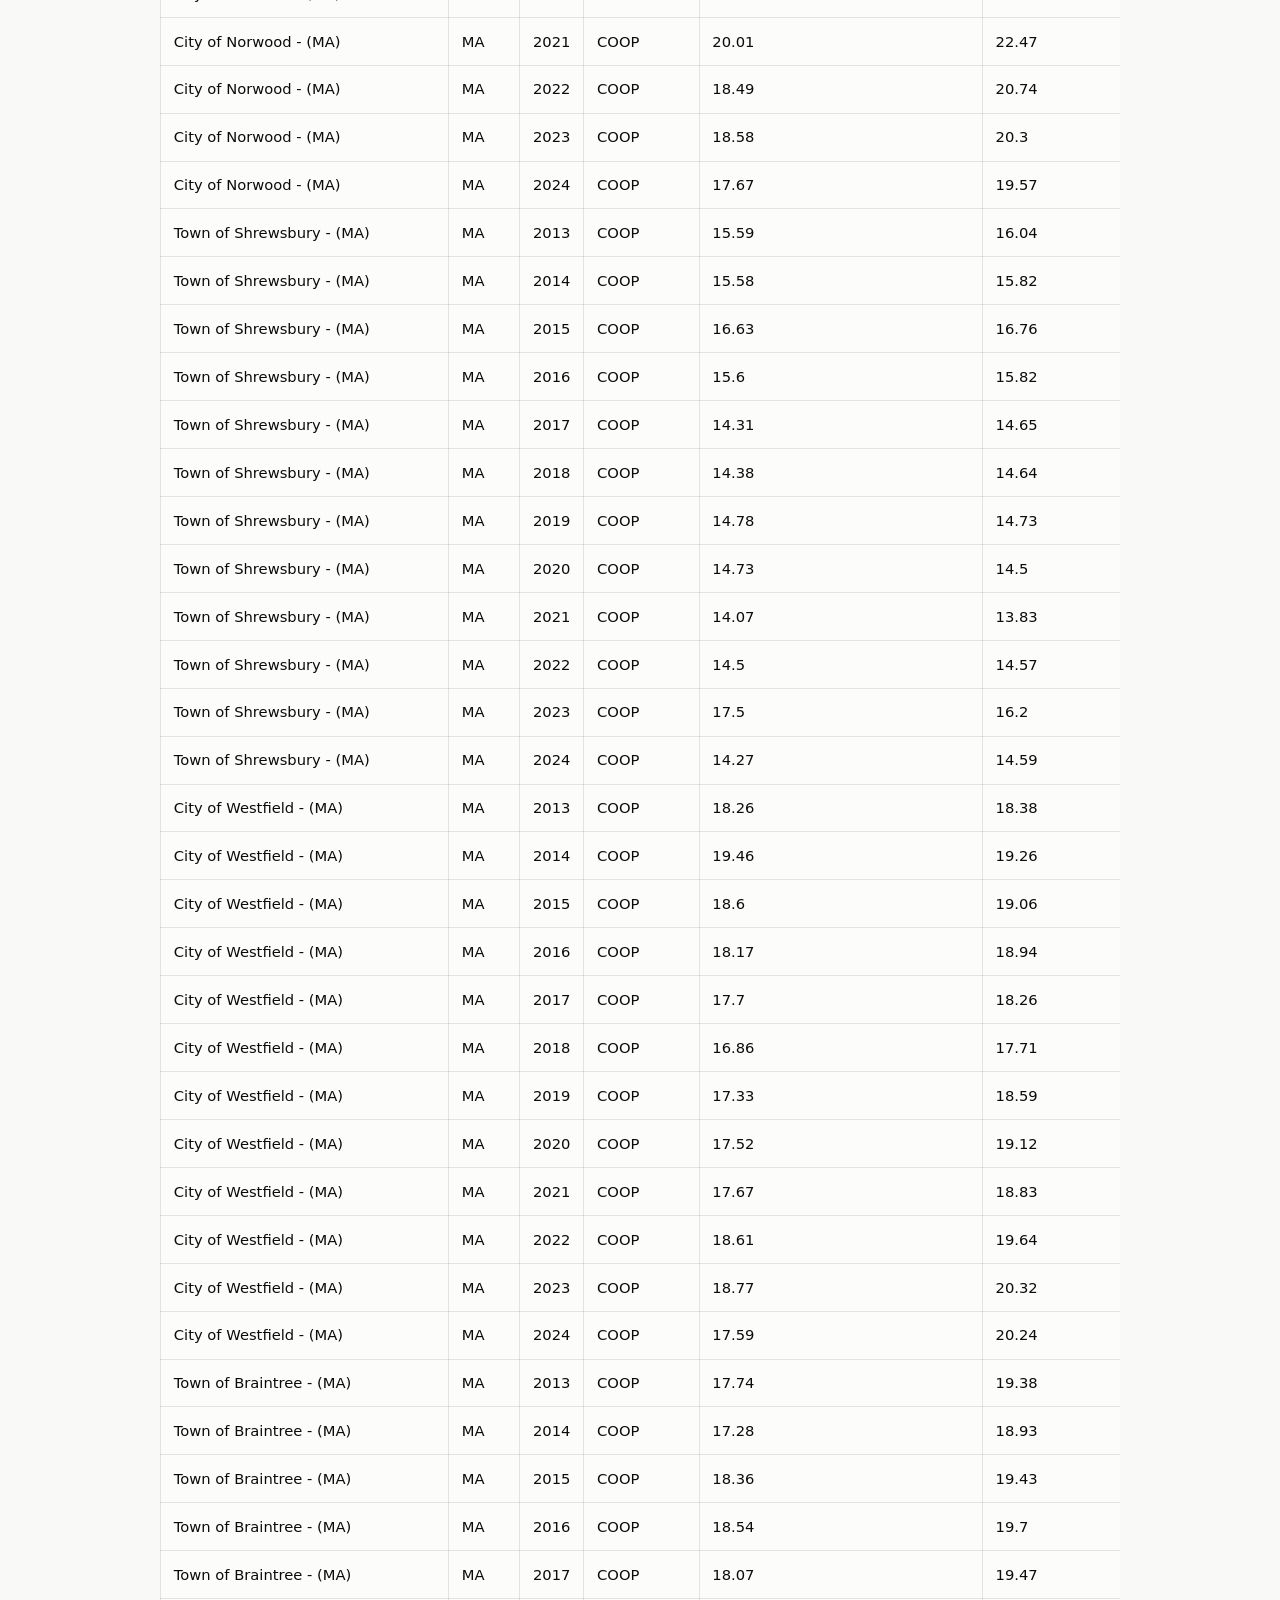
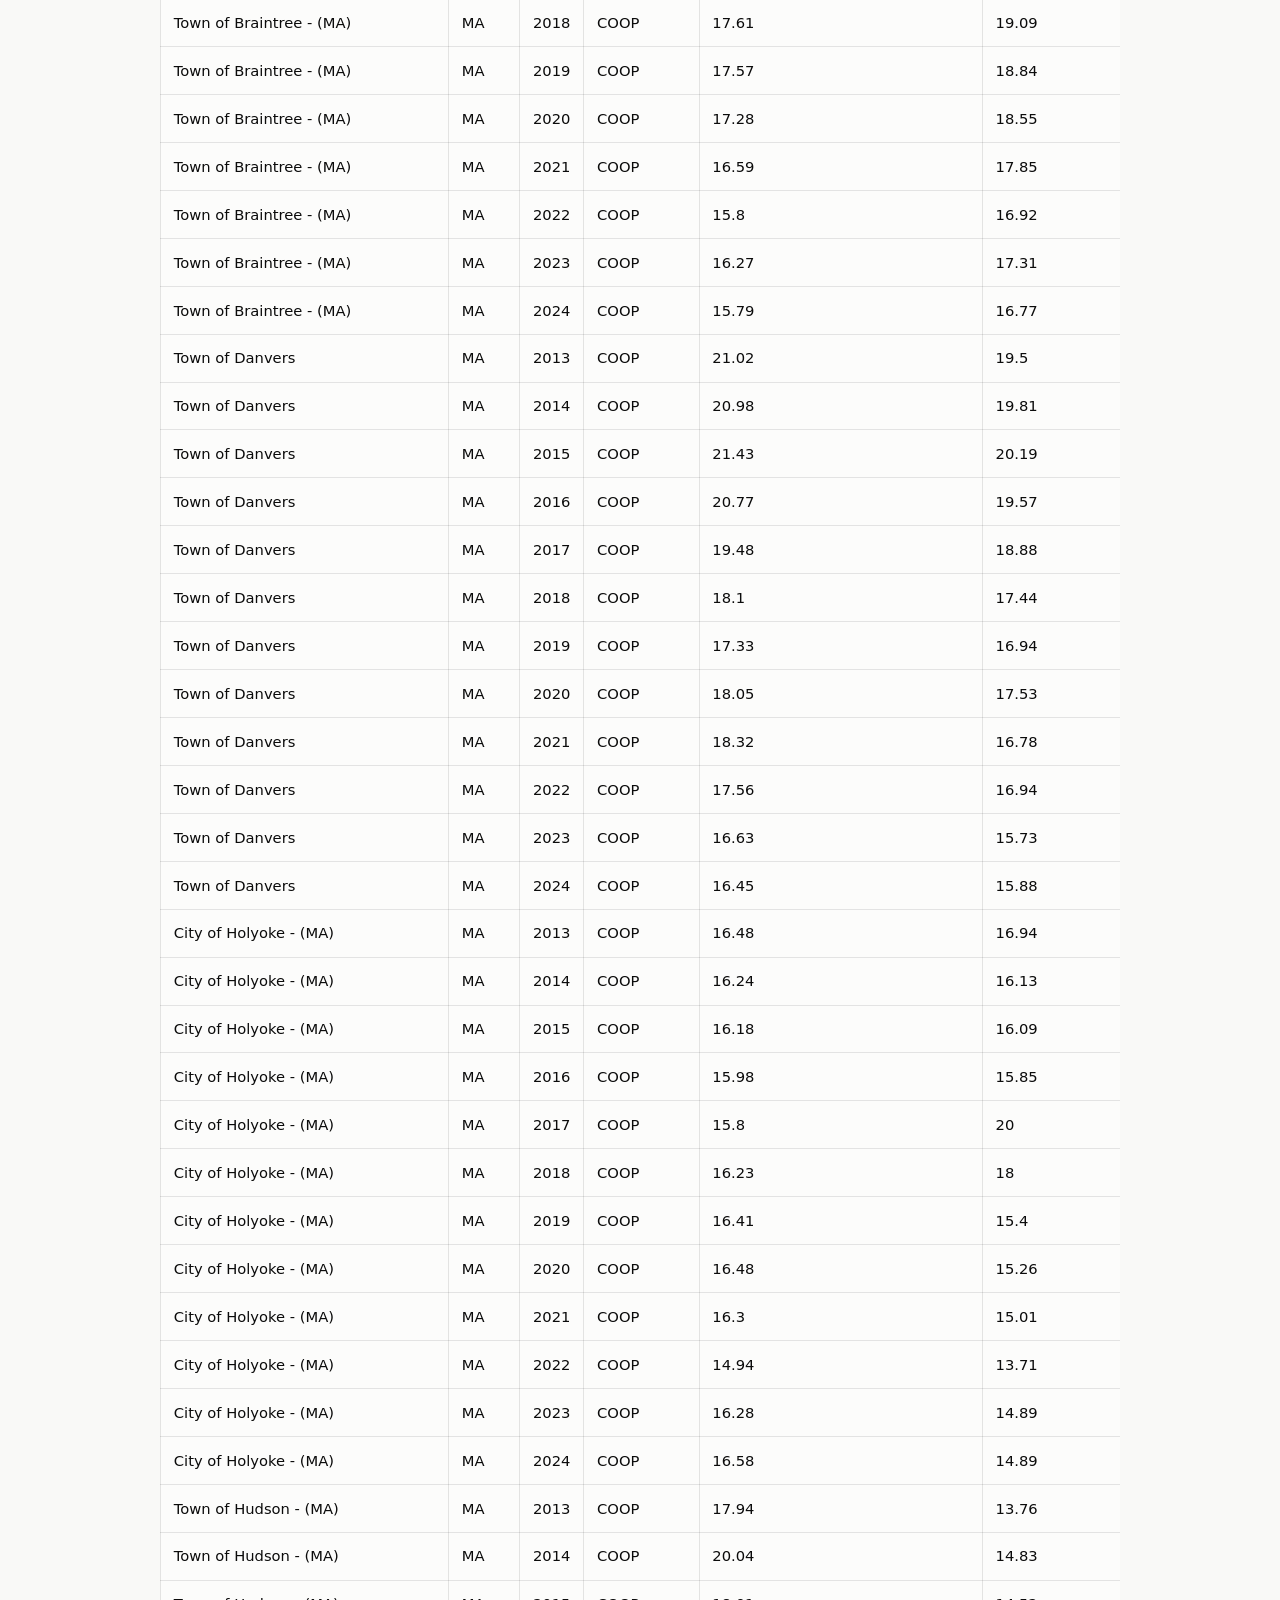
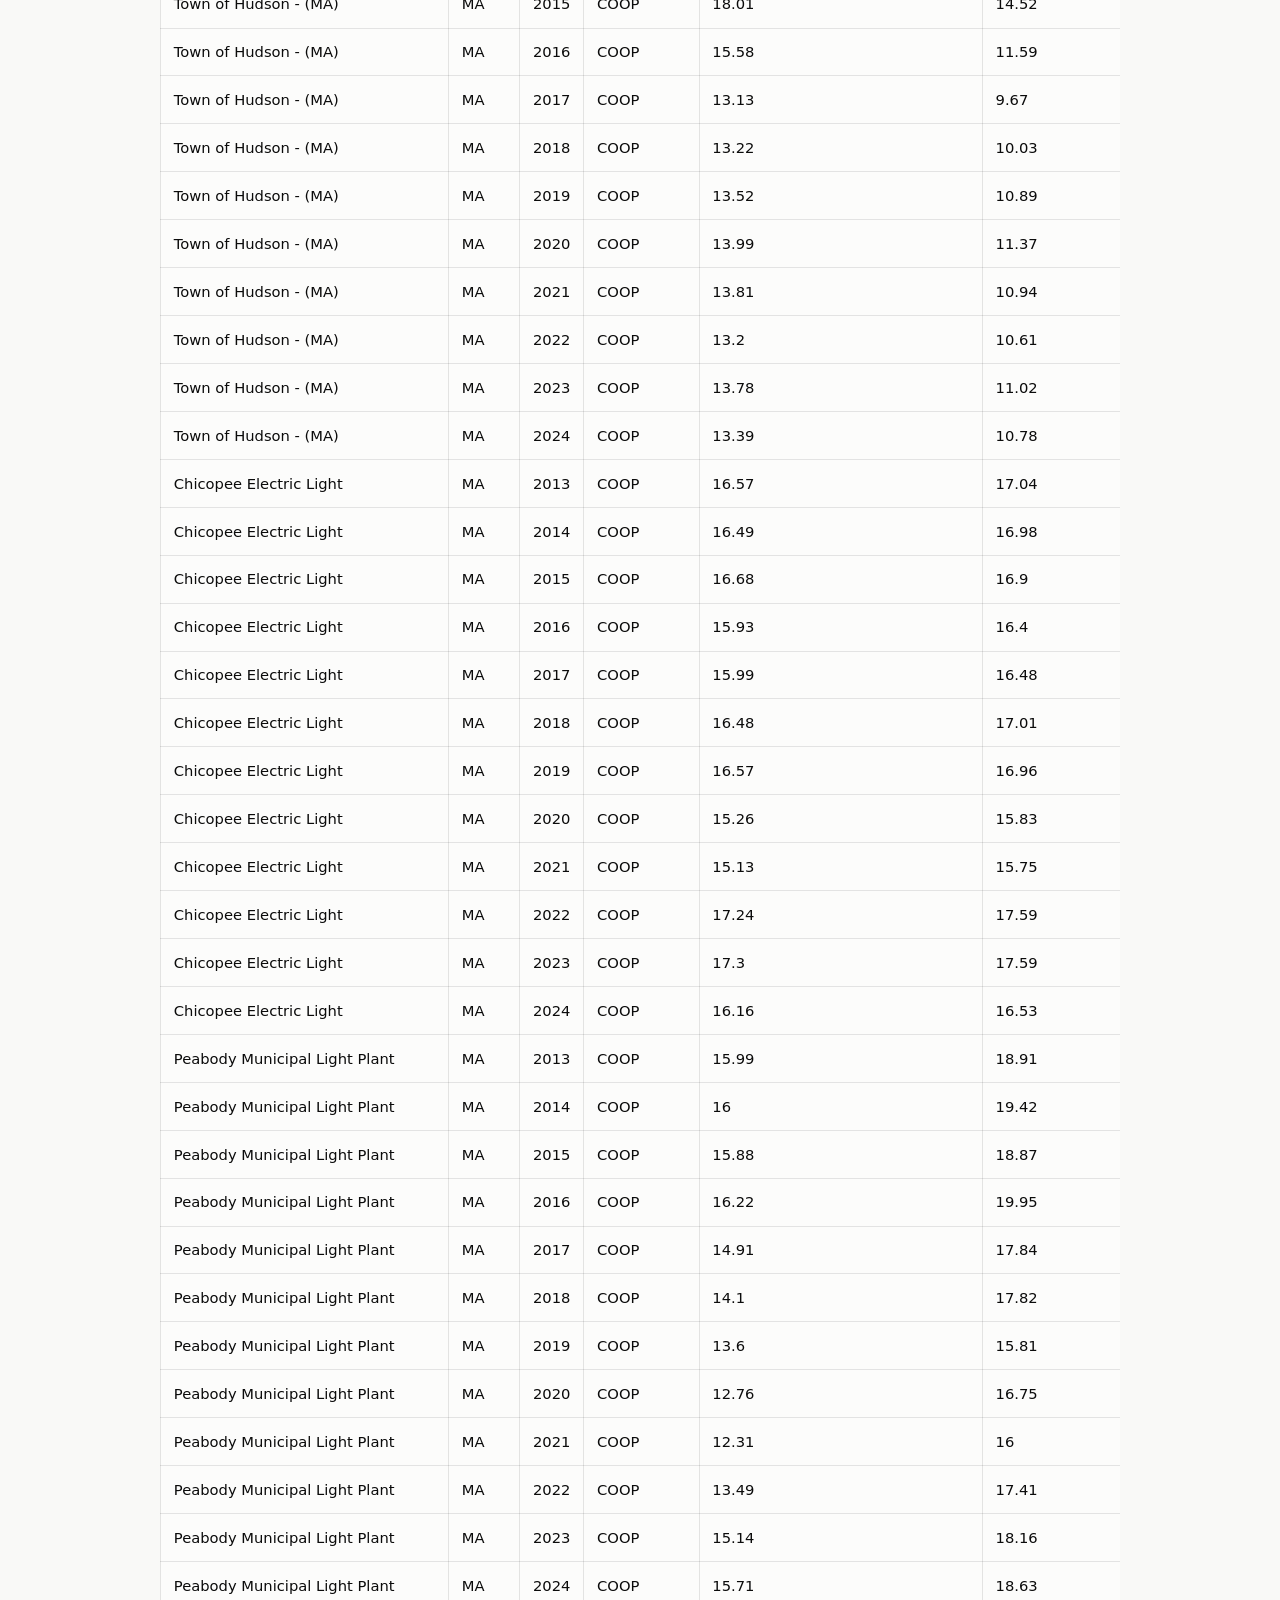
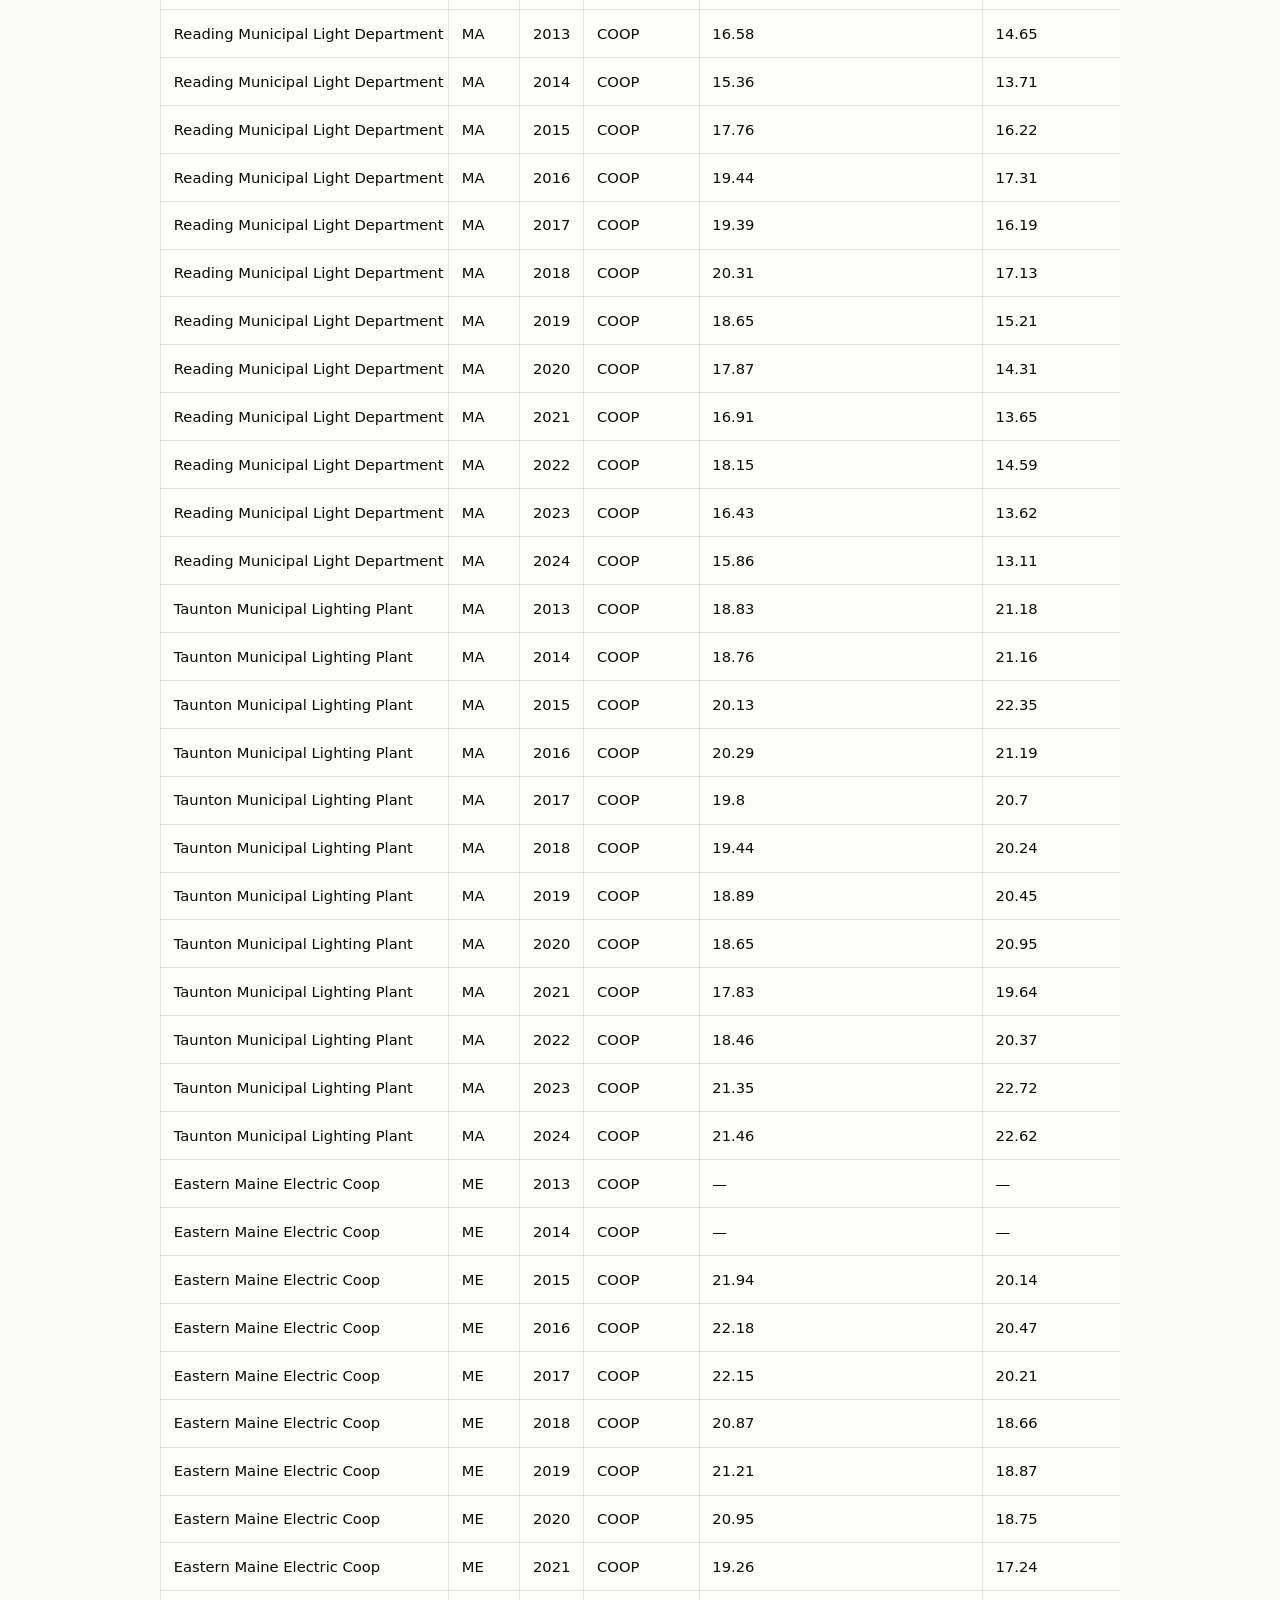
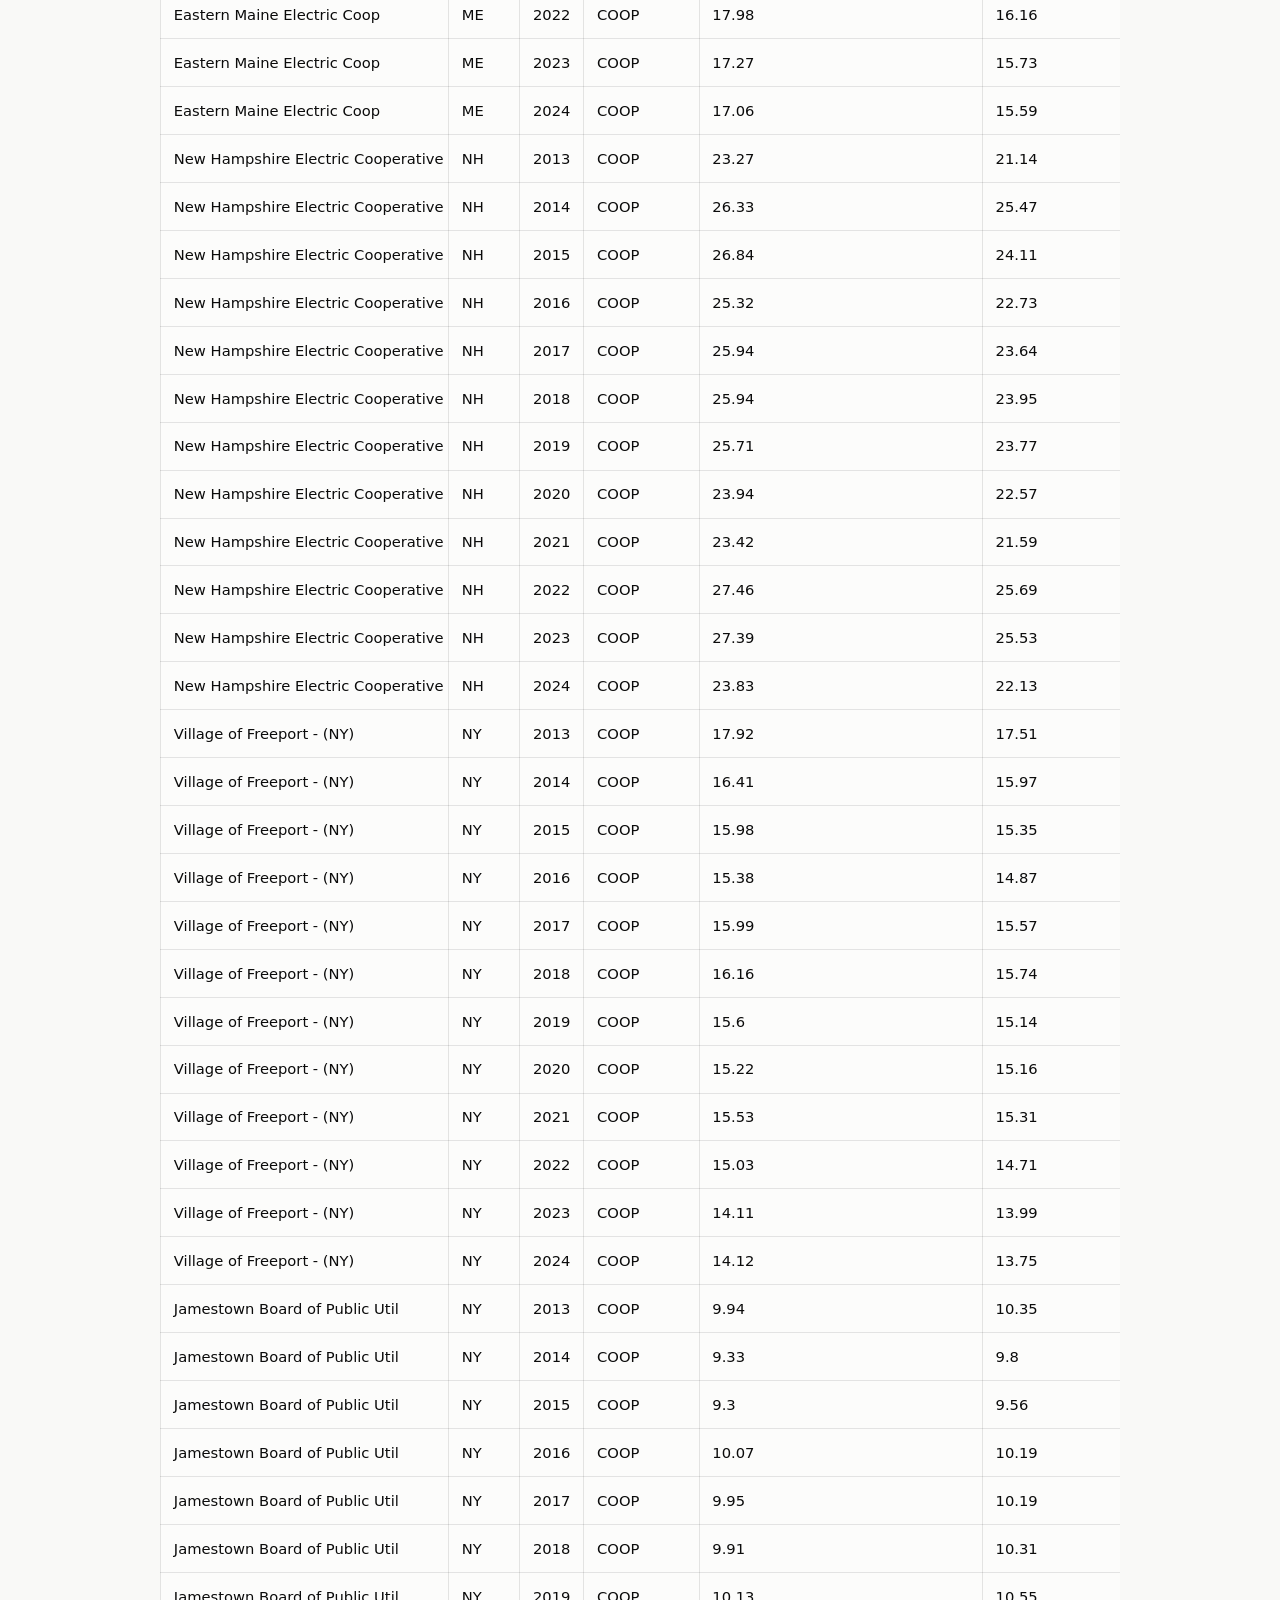
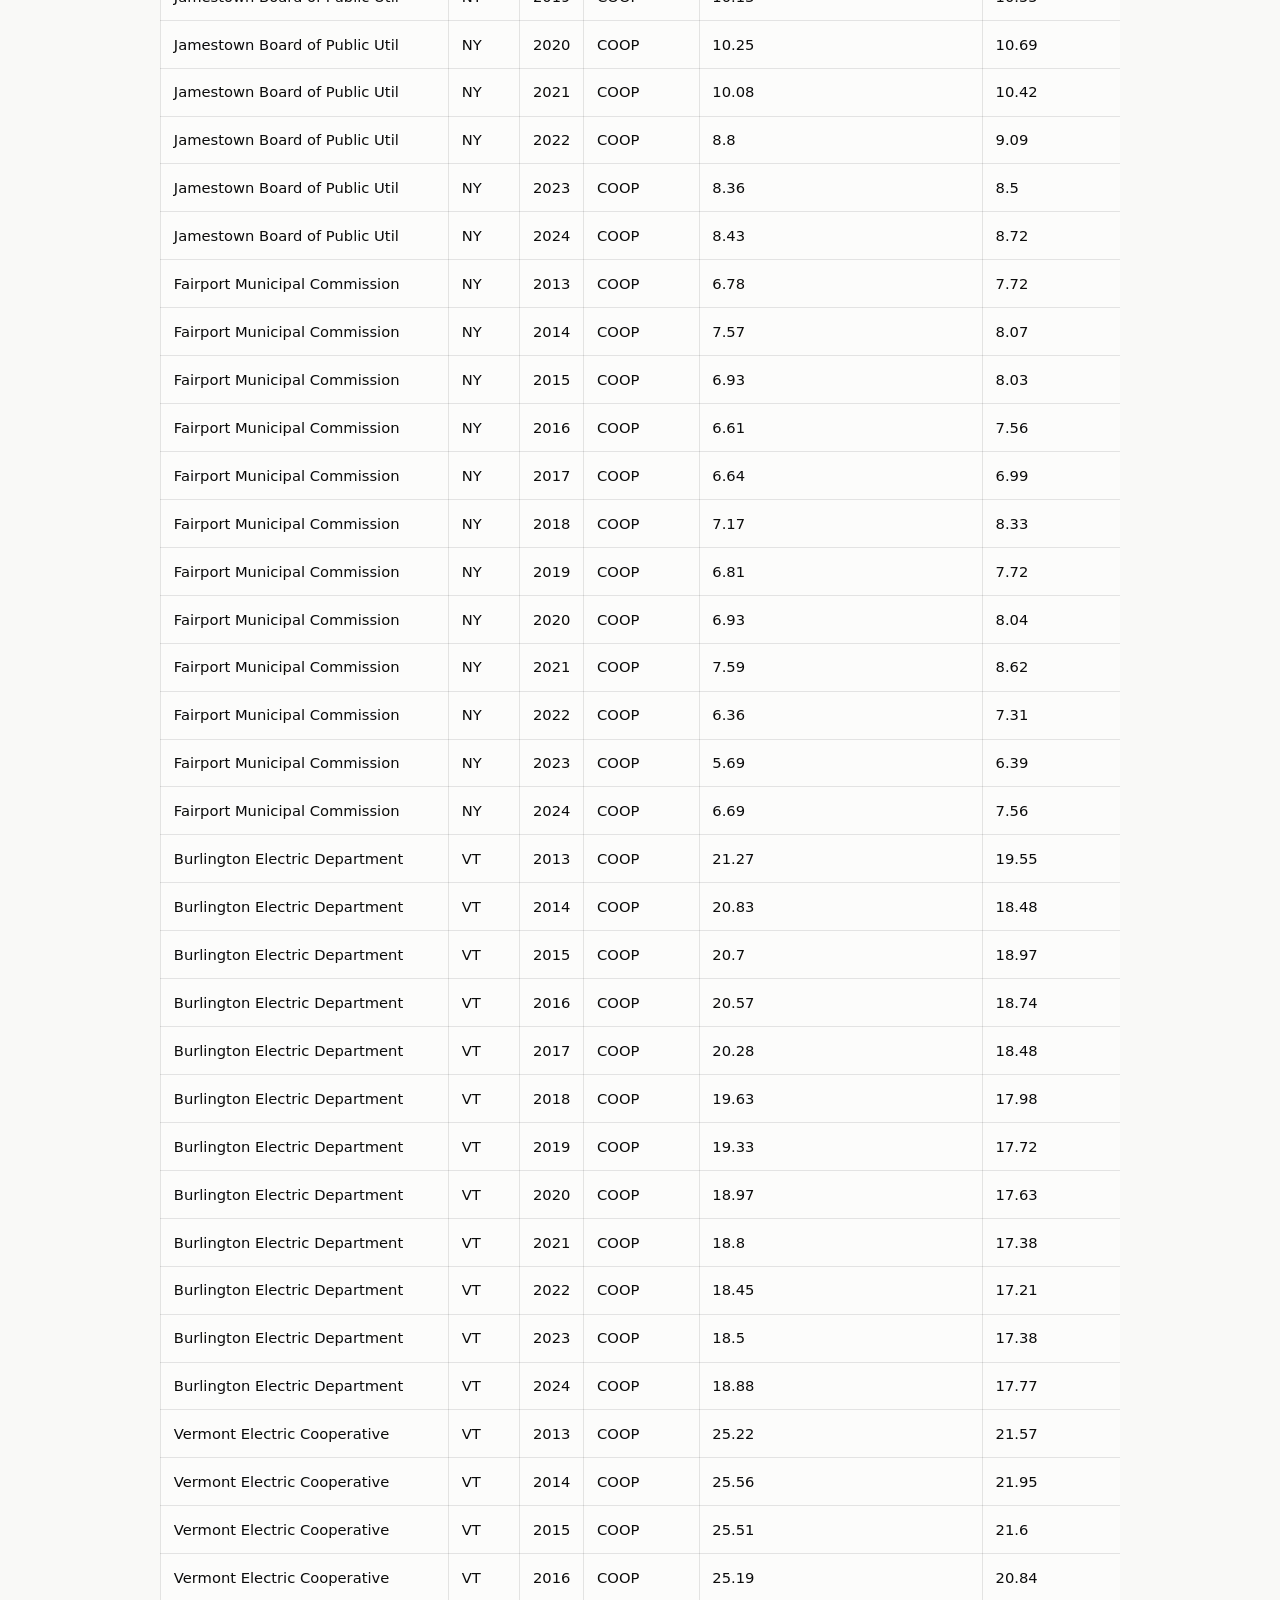
==== commit ebbacada: "simplify SAIDI comparison layout" ====
--- a/site/draft-panel-model.html
+++ b/site/draft-panel-model.html
@@ -71,26 +71,12 @@
     <section id="saidi-check" aria-labelledby="saidi-check-title">
       <h2 id="saidi-check-title">Exploratory SAIDI check</h2>
       <p>
-        The two columns below use exactly the same utility-years. The second model adds
-        routine SAIDI, measured as outage minutes per customer excluding major-event
-        days. Both versions also account for reliability-reporting method.
+        All ownership estimates are relative to DOM. The two columns use exactly the
+        same utility-years. The second model adds routine SAIDI, measured as outage
+        minutes per customer excluding major-event days. Both versions also account
+        for reliability-reporting method.
       </p>
-      <div class="table-wrap draft-results-table-wrap">
-        <table class="ownership-table draft-results-table draft-results-table--saidi">
-          <thead>
-            <tr>
-              <th scope="col">Customer class</th>
-              <th scope="col">Comparison</th>
-              <th scope="col">N</th>
-              <th scope="col">Utilities</th>
-              <th scope="col">Without SAIDI</th>
-              <th scope="col">With SAIDI</th>
-              <th scope="col">Change</th>
-            </tr>
-          </thead>
-          <tbody id="saidi-comparison-table"></tbody>
-        </table>
-      </div>
+      <div id="saidi-comparison-groups" class="draft-saidi-groups"></div>
       <p class="table-note">
         This matched sample is smaller than the main price sample because reviewed
         SAIDI is unavailable for some utilities and years. It is a sensitivity check,
@@ -150,6 +136,6 @@
   </footer>
 
   <script src="data/draft_panel_model_results.js?v=20260831b"></script>
-  <script src="draft-panel-model.js?v=20260831b"></script>
+  <script src="draft-panel-model.js?v=20260831c"></script>
 </body>
 </html>
--- a/site/styles.css
+++ b/site/styles.css
@@ -806,8 +806,54 @@
   min-width: 760px;
 }
 
-.draft-results-table--saidi {
-  min-width: 980px;
+.draft-saidi-groups {
+  display: grid;
+  gap: 1.4rem;
+  margin-top: 1.25rem;
+}
+
+.draft-saidi-group {
+  padding-top: 1rem;
+  border-top: 1px solid var(--border);
+}
+
+.draft-saidi-group__header {
+  display: flex;
+  align-items: baseline;
+  justify-content: space-between;
+  gap: 1rem;
+  margin-bottom: 0.55rem;
+}
+
+.draft-saidi-group__header h3,
+.draft-saidi-group__header p {
+  margin: 0;
+}
+
+.draft-saidi-group__header h3 {
+  font-size: 1rem;
+}
+
+.draft-saidi-group__header p {
+  color: var(--ink-muted);
+  font-size: 0.76rem;
+  font-variant-numeric: tabular-nums;
+}
+
+.draft-compact-table {
+  width: 100%;
+  table-layout: fixed;
+  font-size: 0.78rem;
+}
+
+.draft-compact-table th,
+.draft-compact-table td {
+  padding: 0.65rem 0.55rem;
+  vertical-align: middle;
+}
+
+.draft-compact-table th:first-child {
+  width: 22%;
 }
 
 .draft-results-table th,
@@ -903,6 +949,23 @@
 @media (max-width: 760px) {
   .draft-model-main section {
     padding-block: 1.35rem;
+  }
+
+  .draft-saidi-group__header {
+    display: block;
+  }
+
+  .draft-saidi-group__header p {
+    margin-top: 0.2rem;
+  }
+
+  .draft-compact-table {
+    font-size: 0.72rem;
+  }
+
+  .draft-compact-table th,
+  .draft-compact-table td {
+    padding: 0.55rem 0.3rem;
   }
 }
 
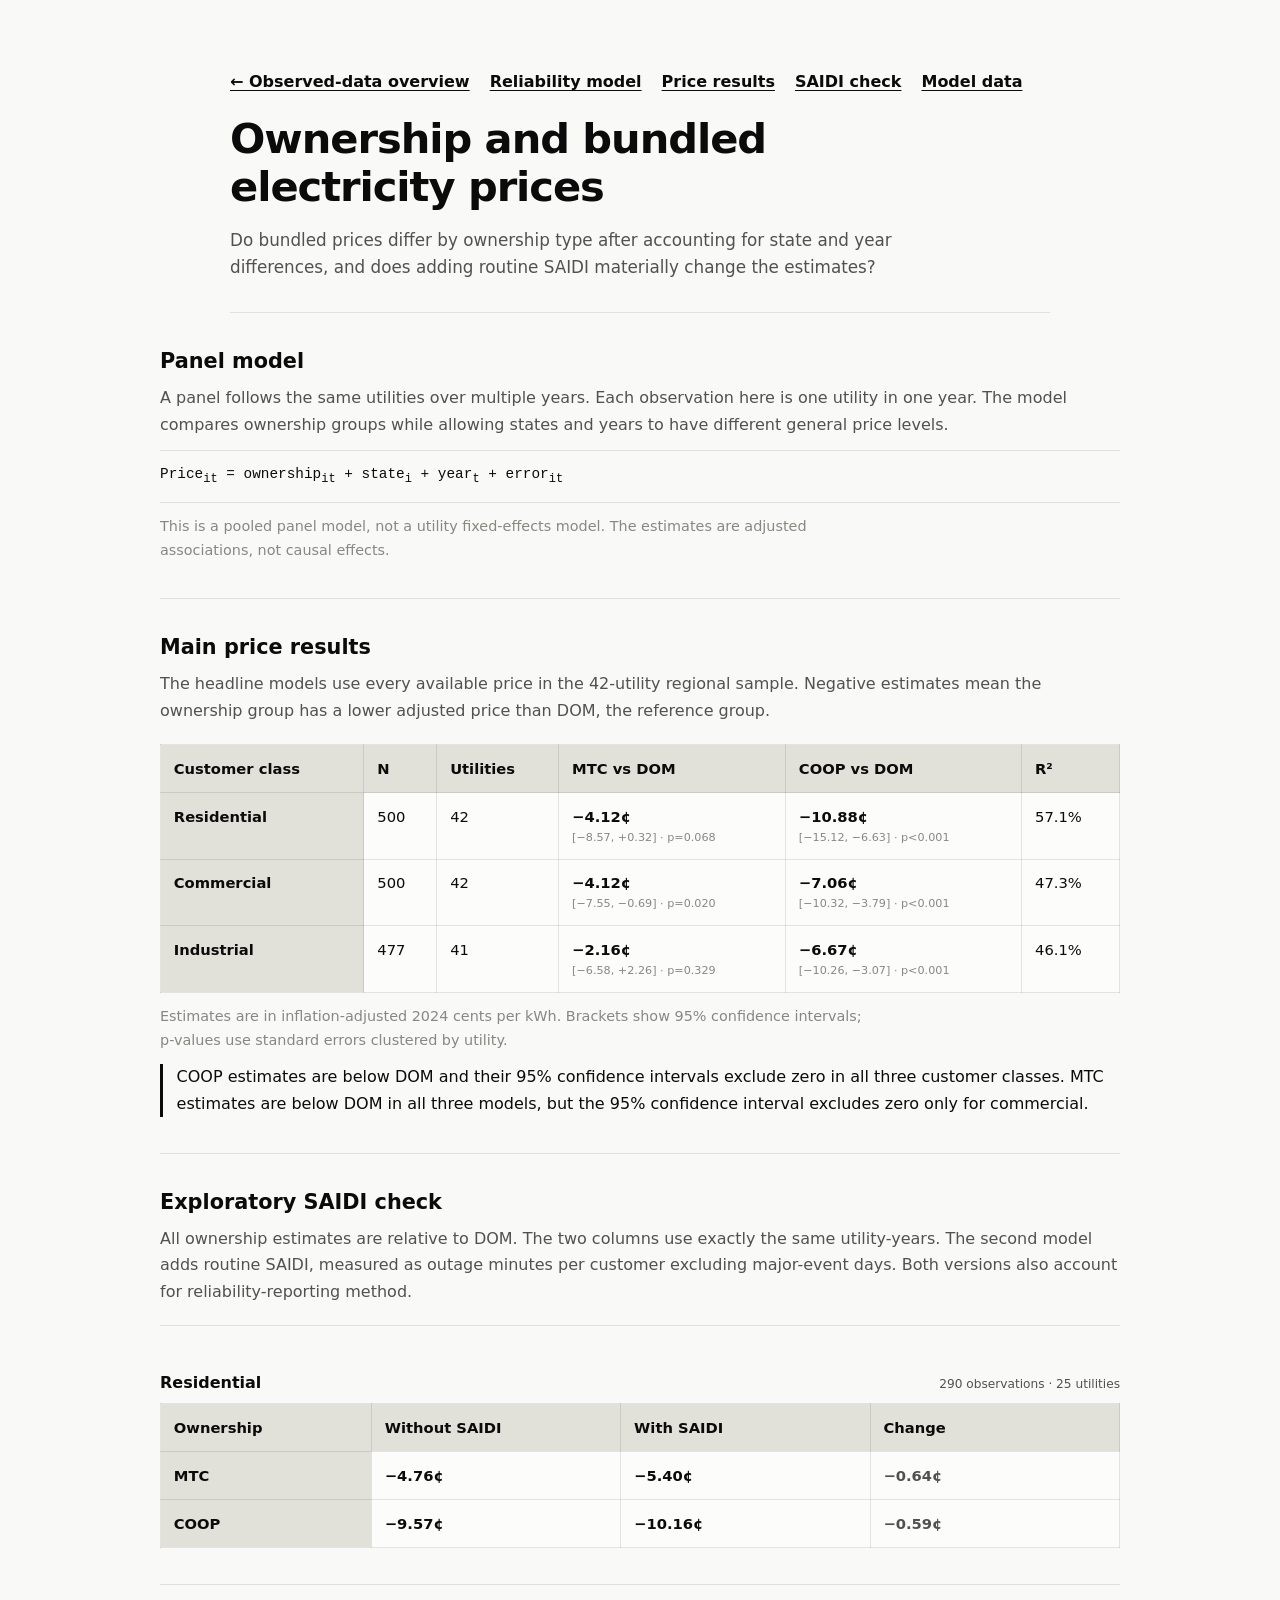
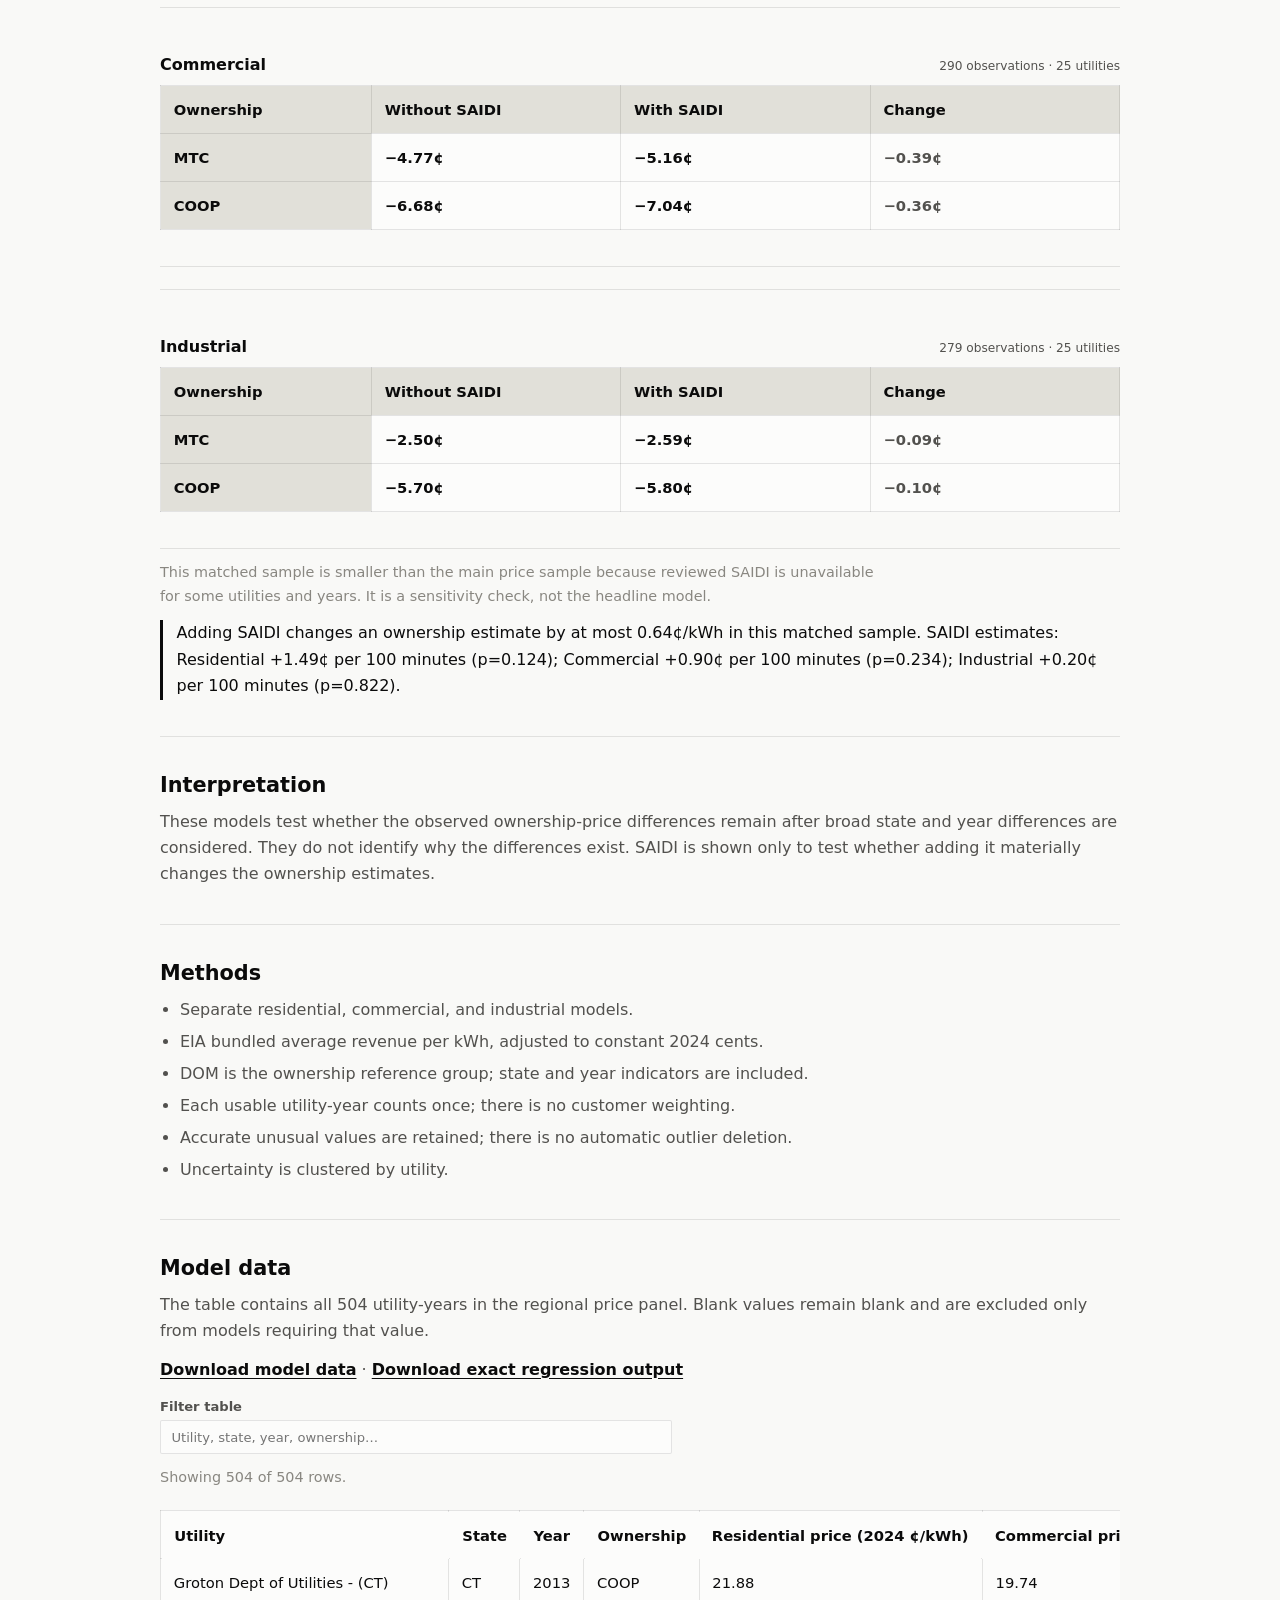
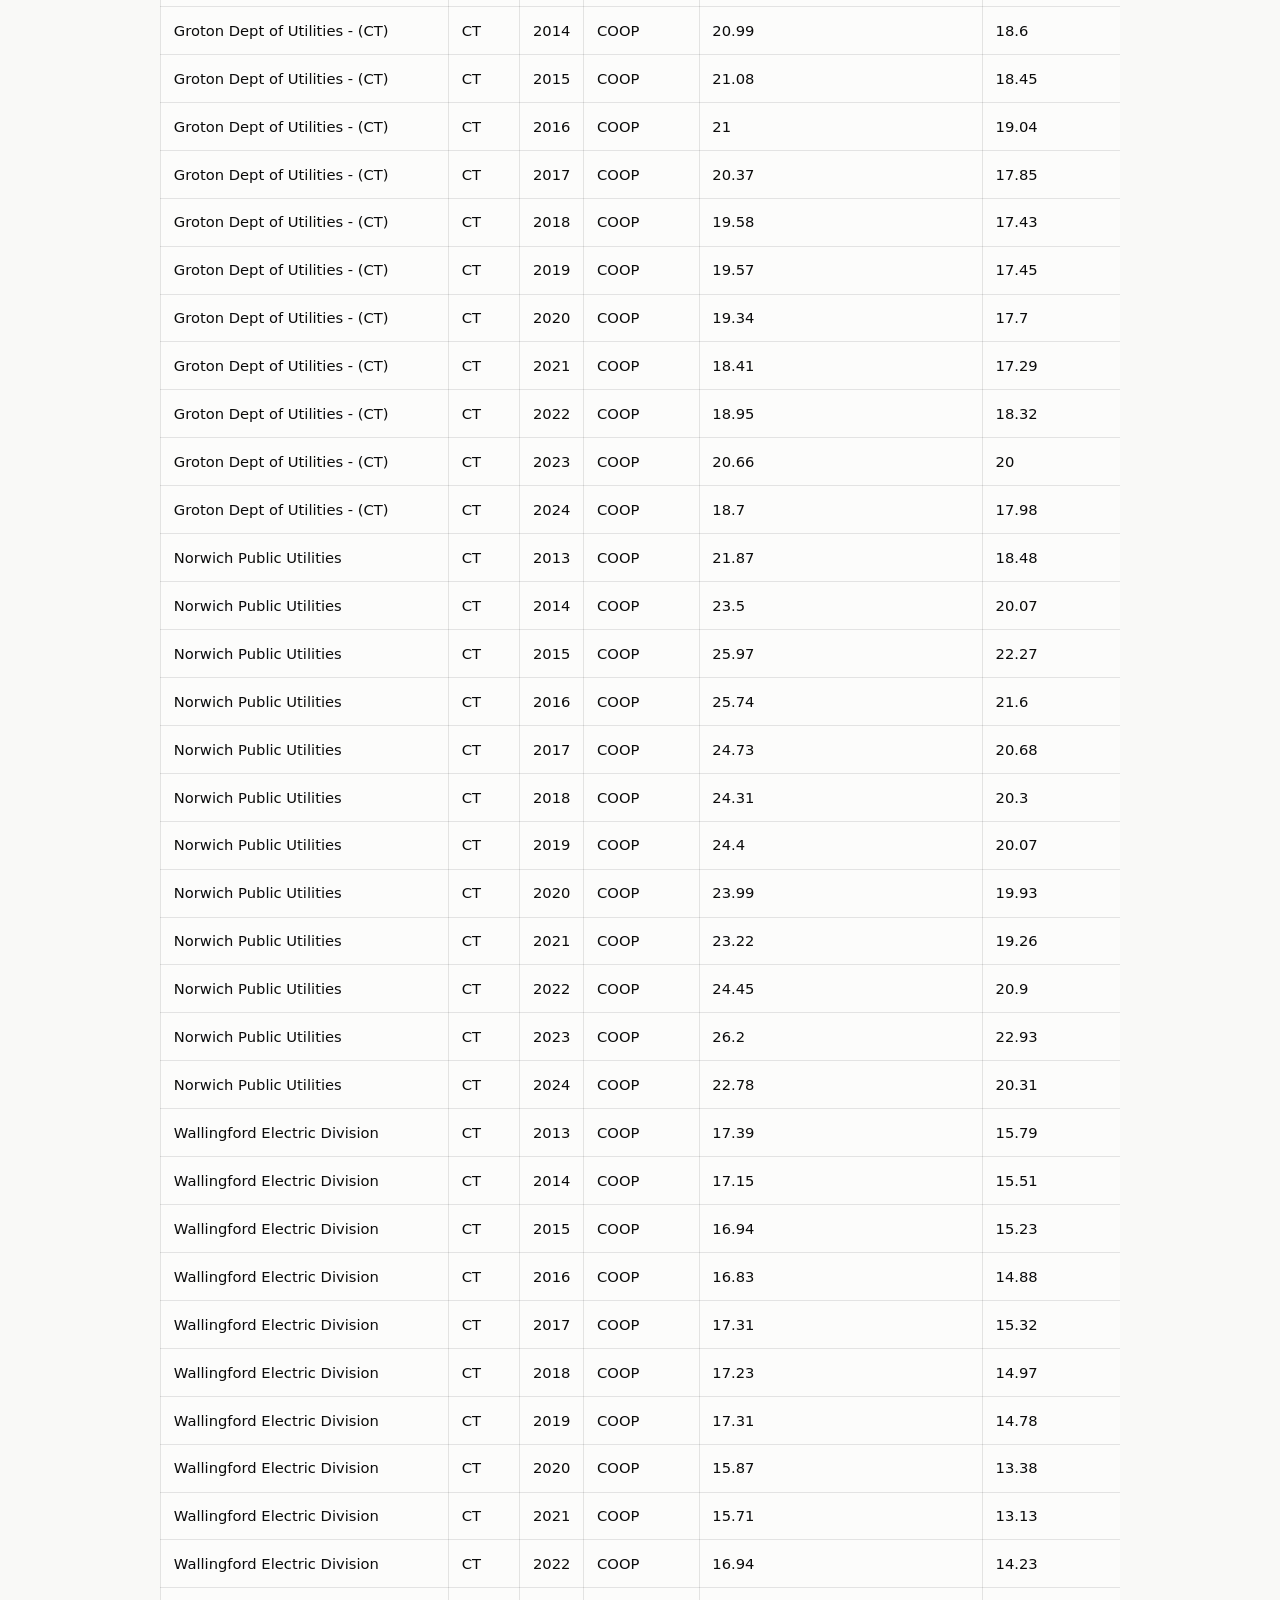
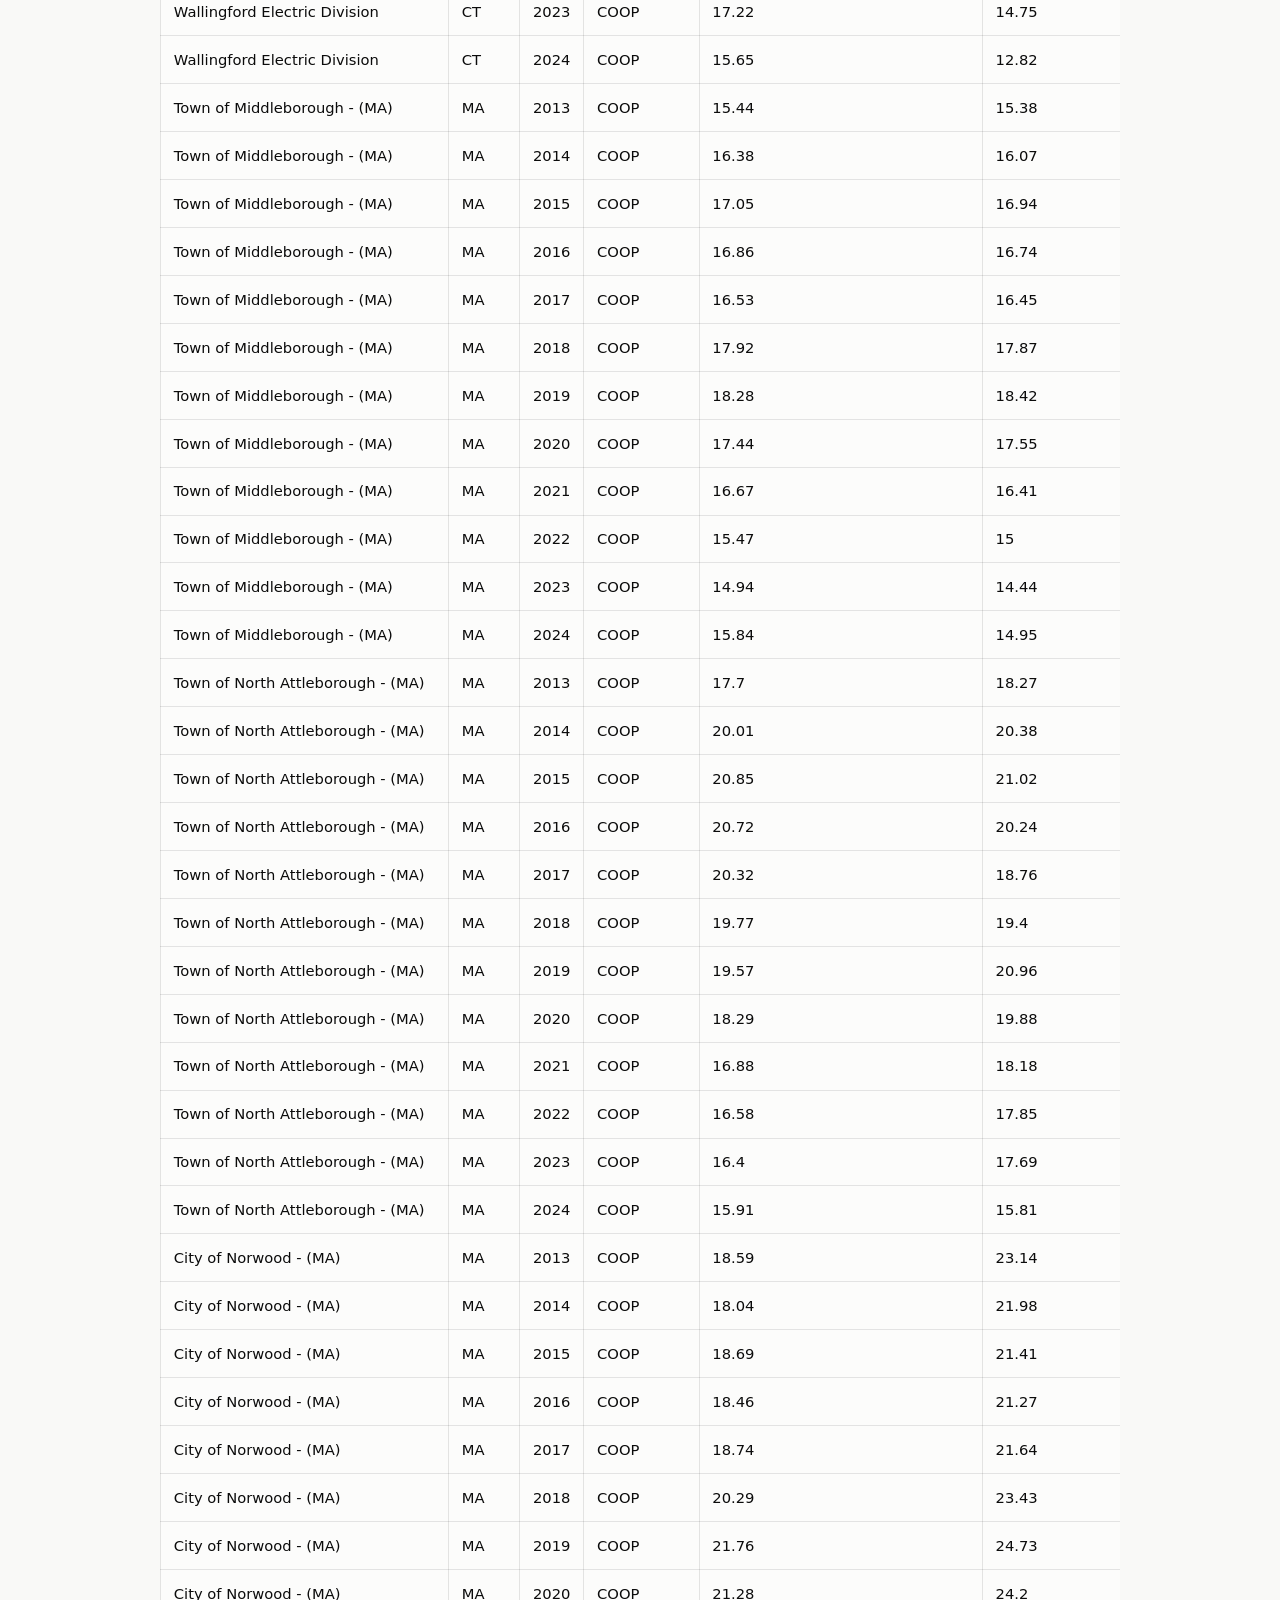
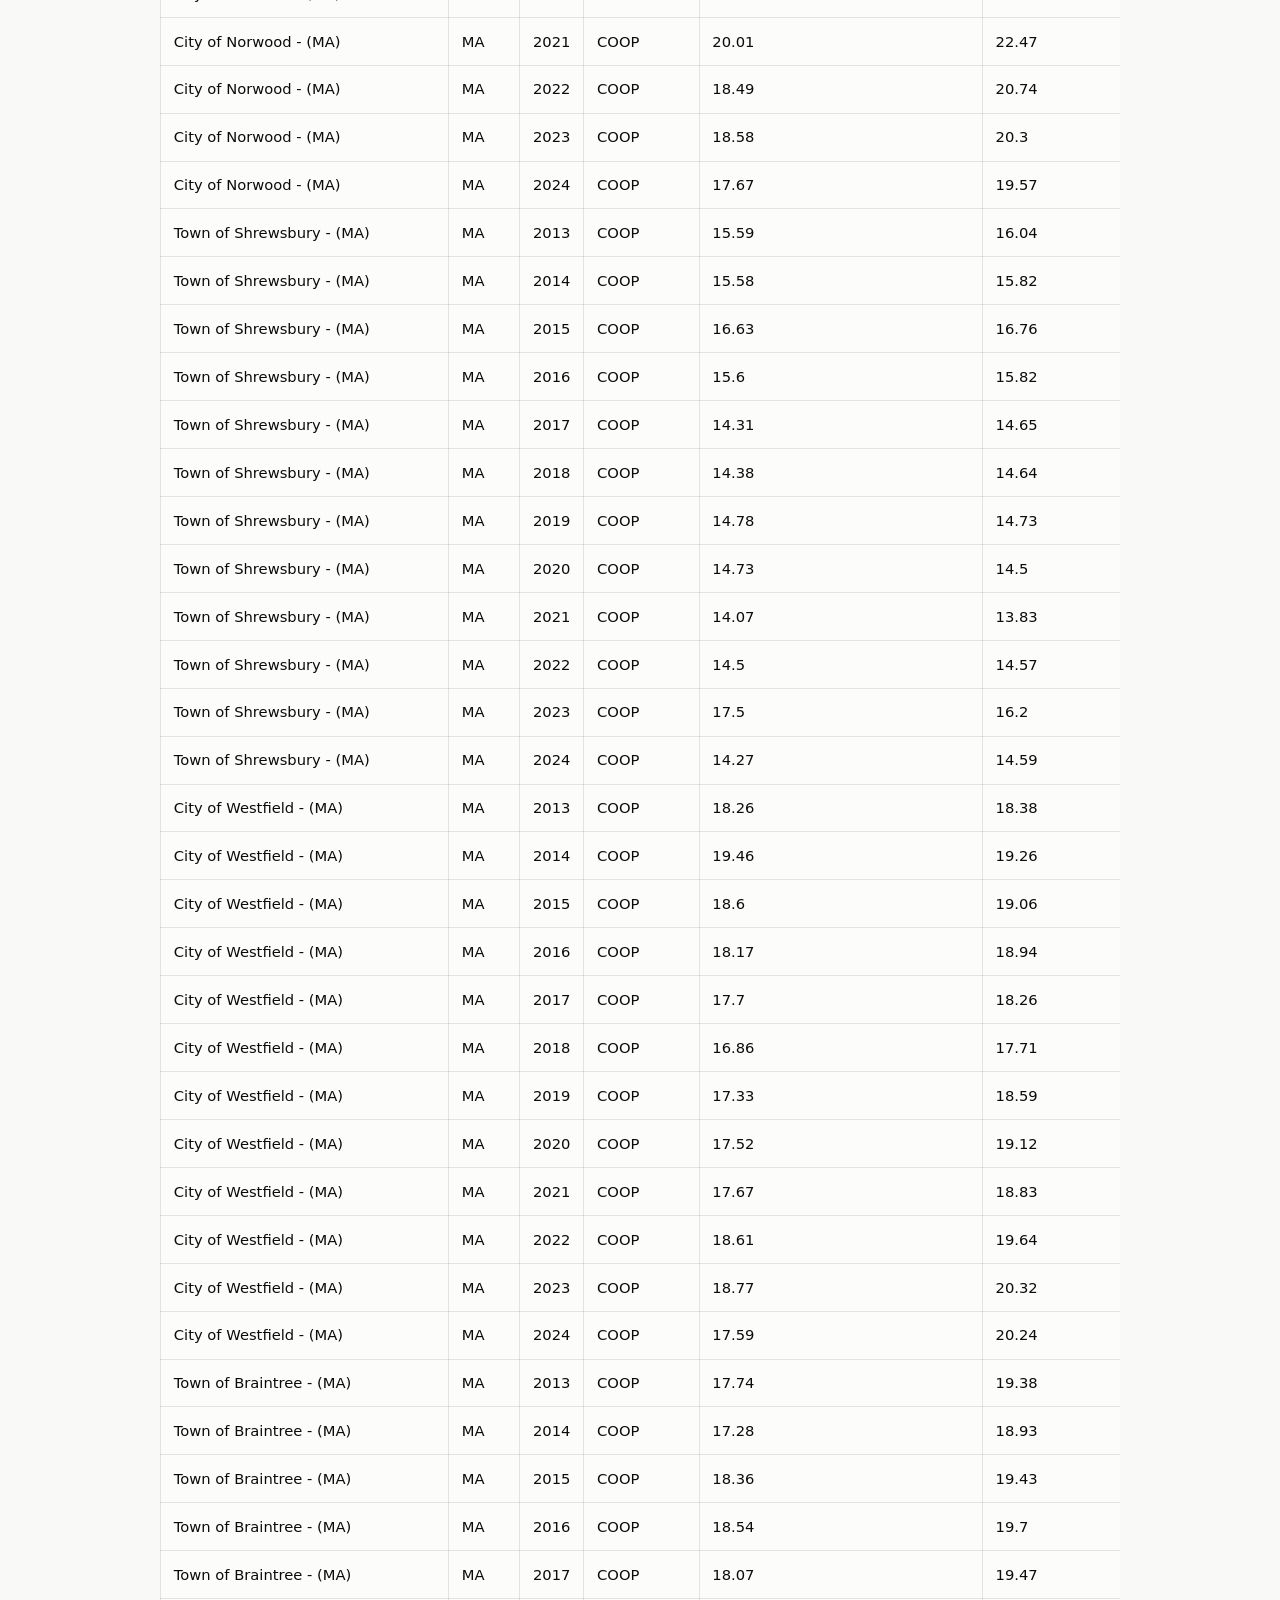
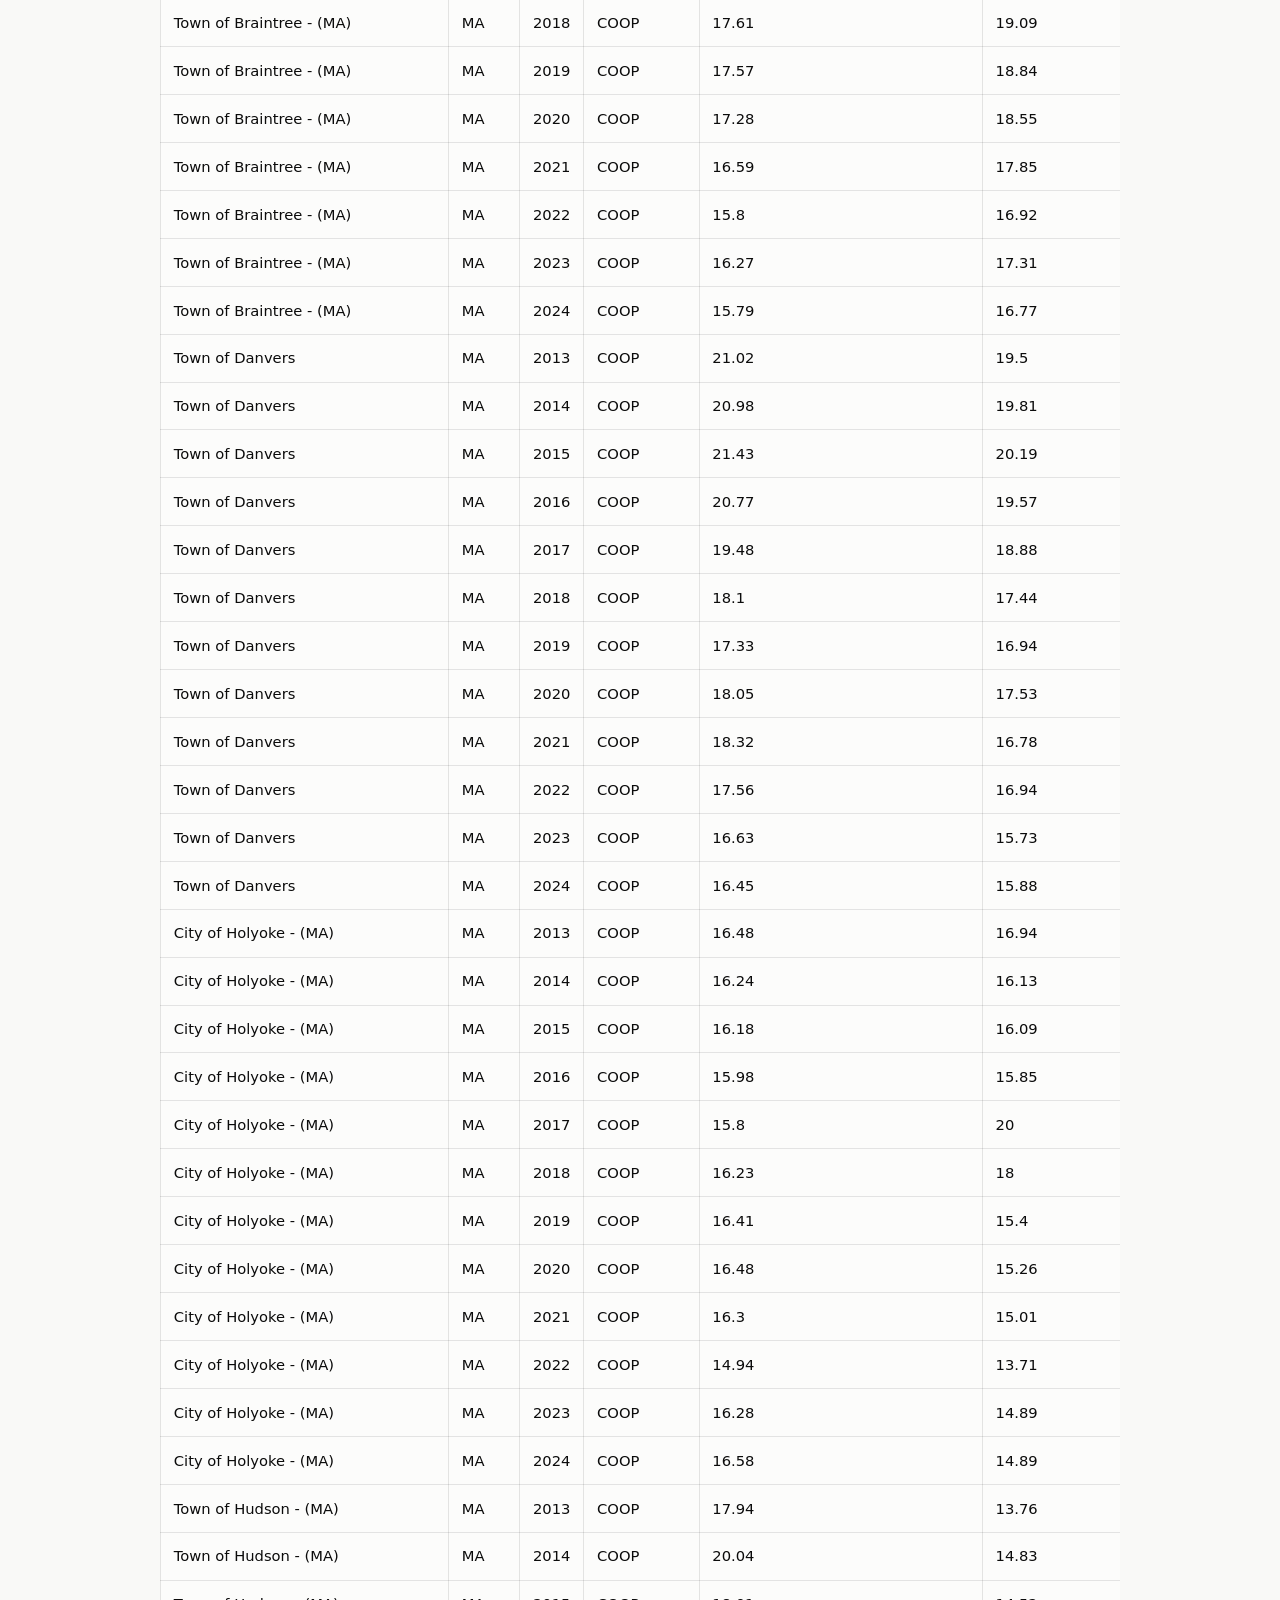
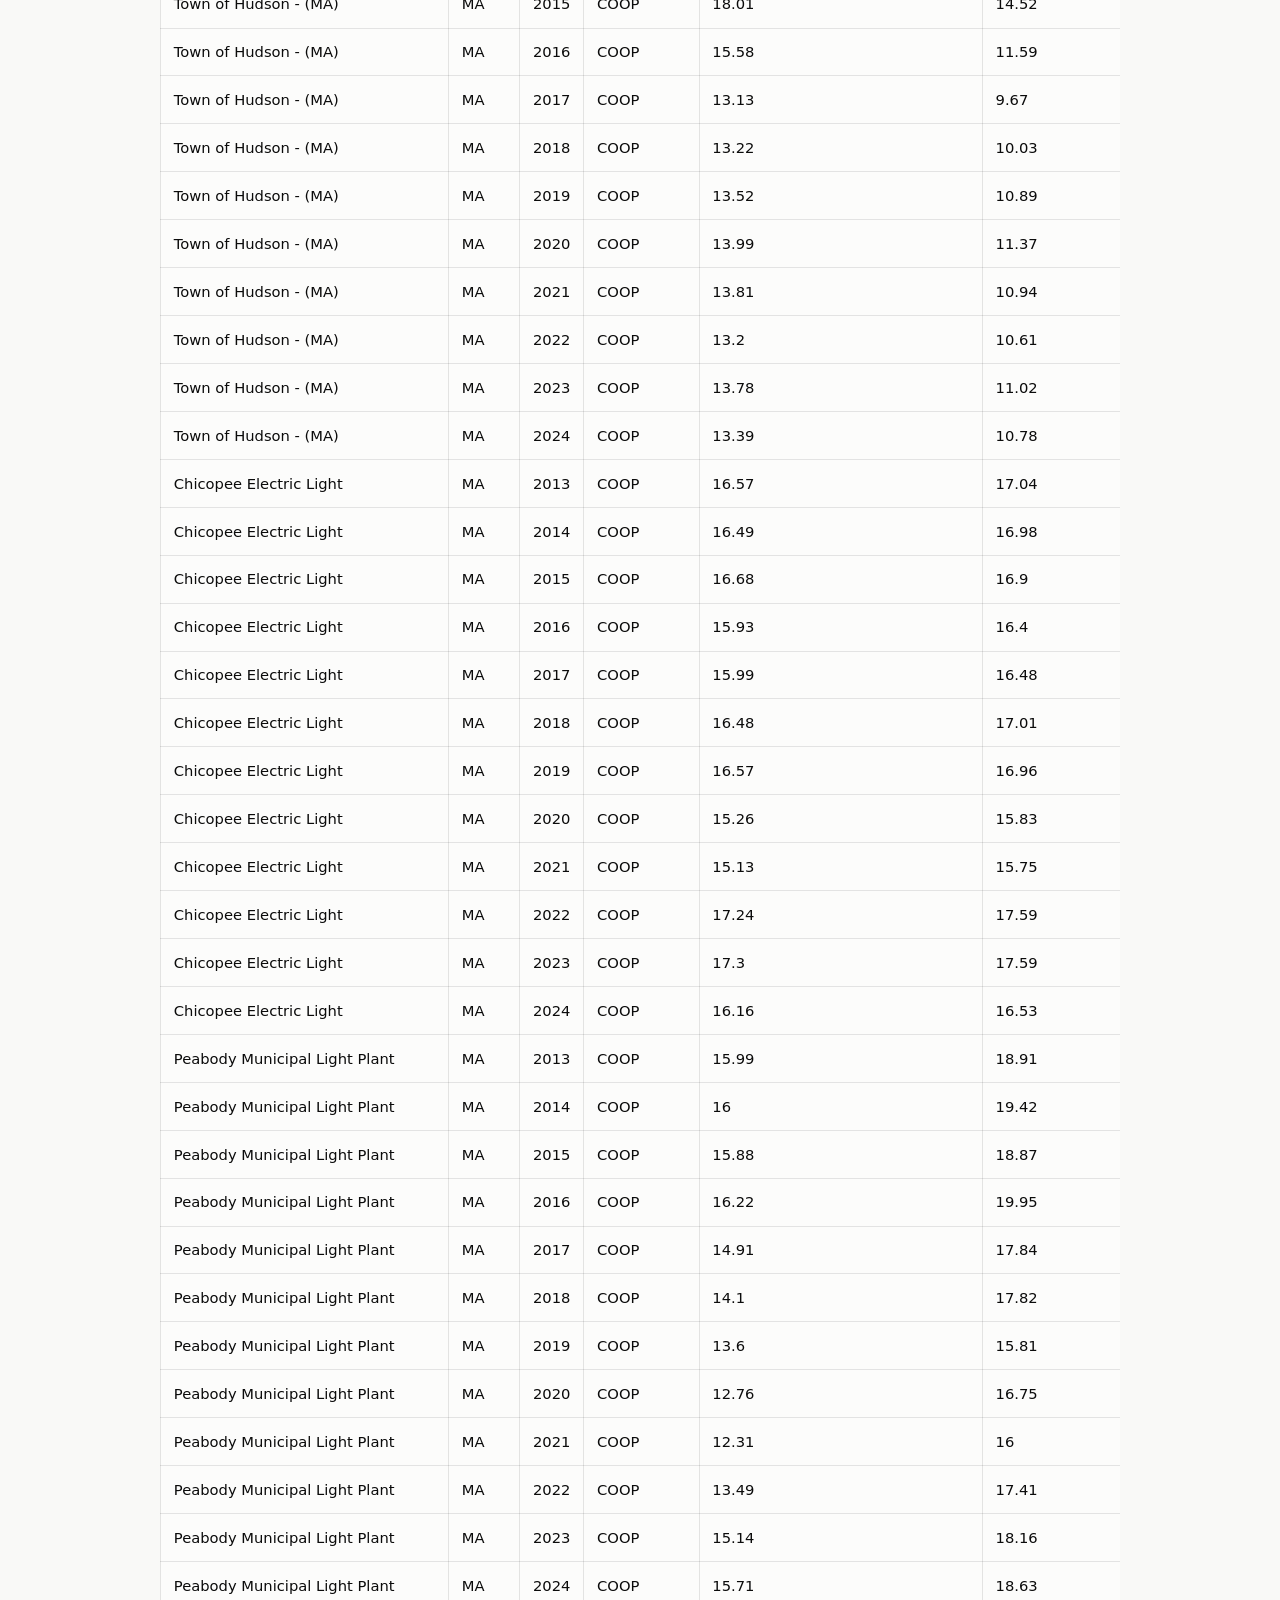
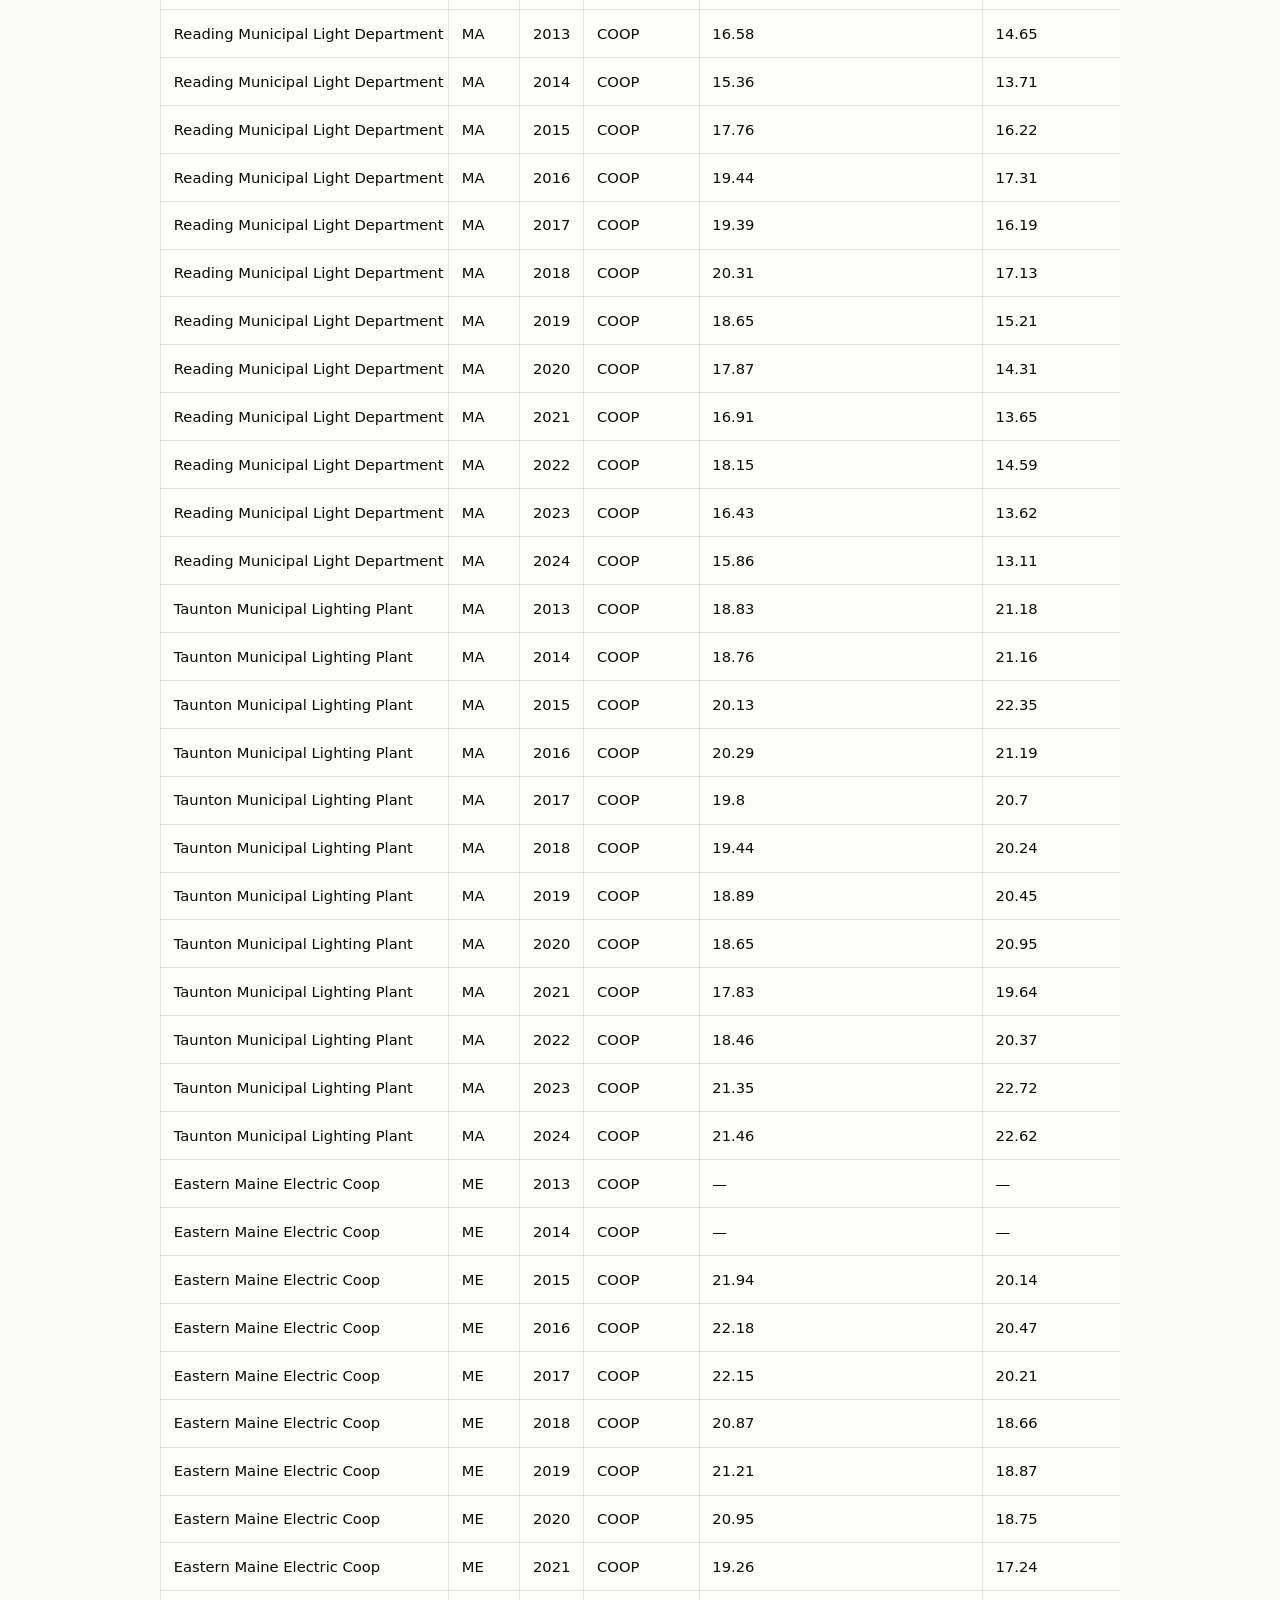
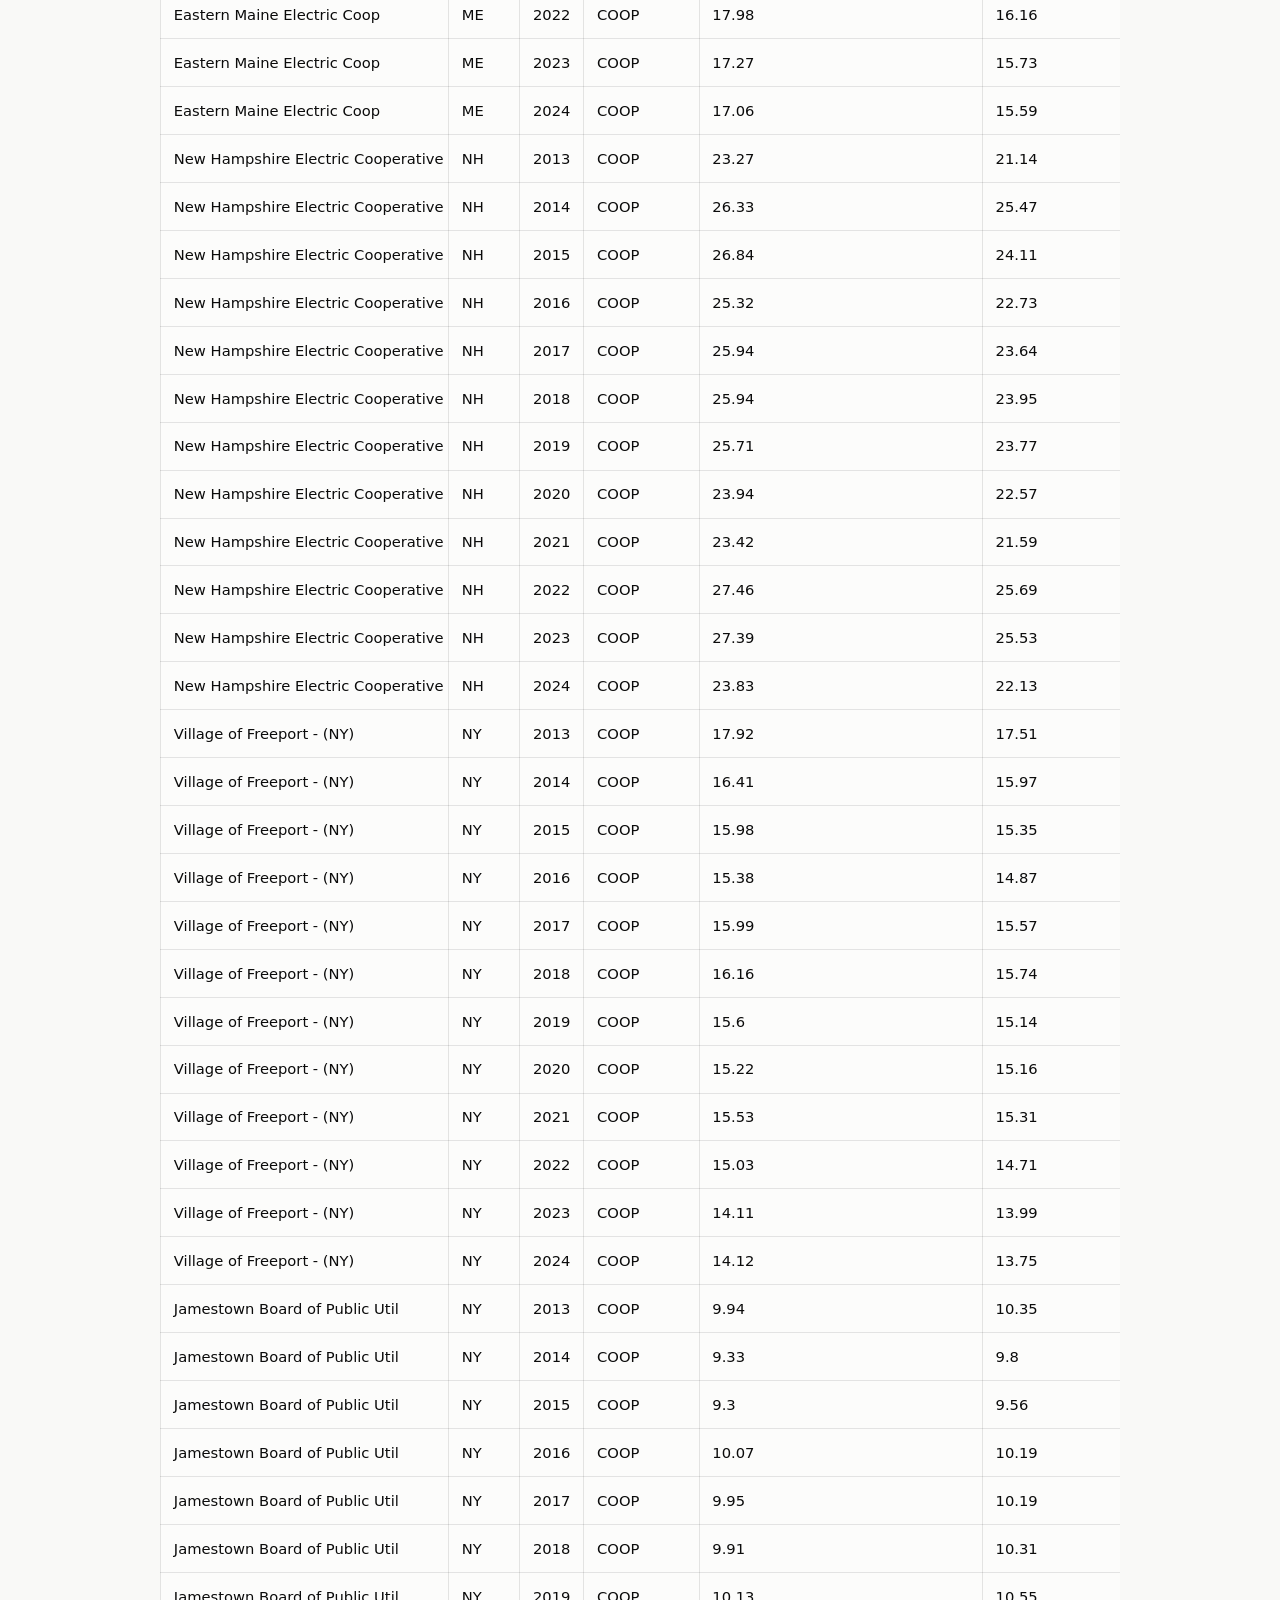
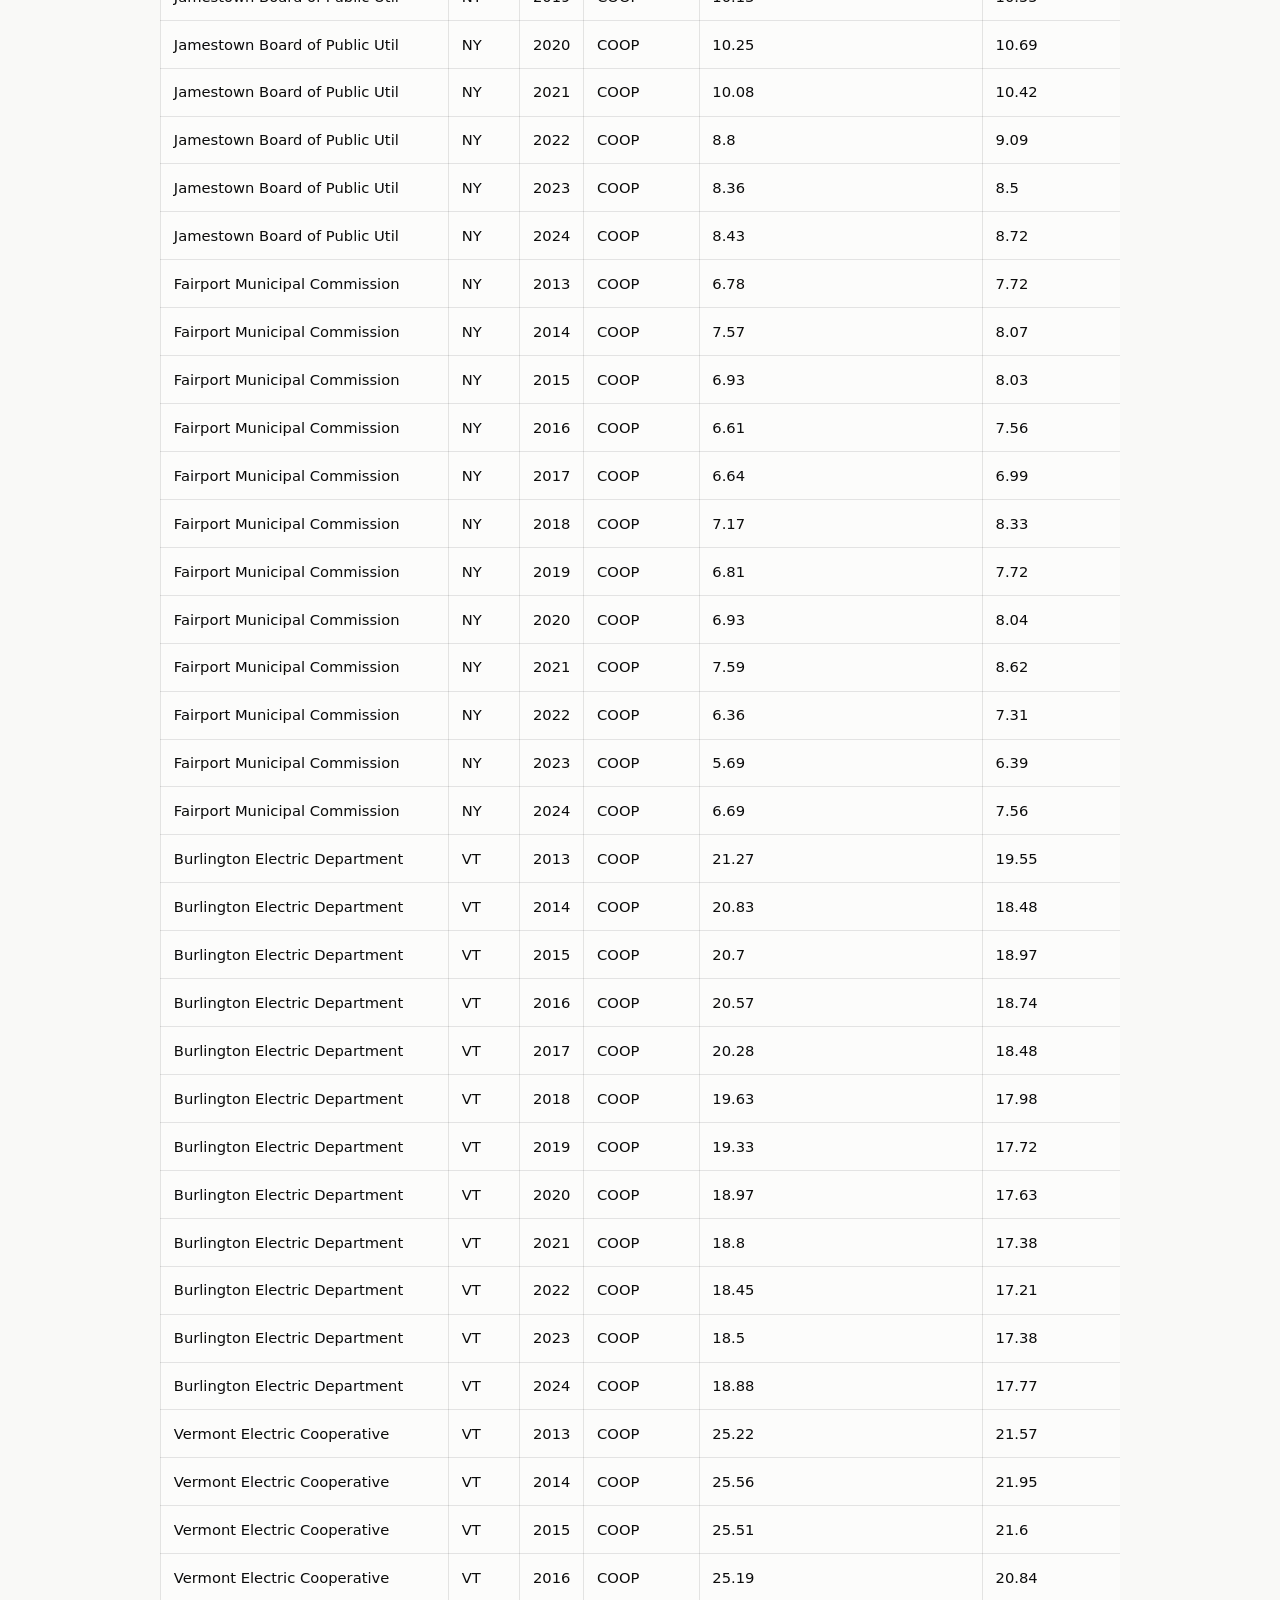
==== commit ea89f012: "Add focused reliability panel model" ====
--- a/site/draft-panel-model.html
+++ b/site/draft-panel-model.html
@@ -11,6 +11,7 @@
   <header class="research-header draft-model-header">
     <nav class="research-nav draft-model-nav" aria-label="Price model navigation">
       <a href="index.html">&larr; Observed-data overview</a>
+      <a href="reliability-panel-model.html">Reliability model</a>
       <a href="#price-results">Price results</a>
       <a href="#saidi-check">SAIDI check</a>
       <a href="#analysis-data">Model data</a>
--- a/site/styles.css
+++ b/site/styles.css
@@ -966,6 +966,156 @@
   .draft-compact-table th,
   .draft-compact-table td {
     padding: 0.55rem 0.3rem;
+  }
+}
+
+/* Focused reliability panel page. */
+
+.reliability-trend-card {
+  max-width: 900px;
+  margin-top: 1rem;
+  padding: 1rem;
+  border: 1px solid var(--border);
+  background: var(--surface);
+}
+
+.reliability-trend-legend {
+  display: flex;
+  flex-wrap: wrap;
+  gap: 0.75rem 1.25rem;
+  color: var(--ink-secondary);
+  font-size: 0.78rem;
+}
+
+.reliability-trend-legend span {
+  display: inline-flex;
+  align-items: center;
+  gap: 0.35rem;
+}
+
+.reliability-trend-key {
+  width: 1.5rem;
+  border-top: 3px solid var(--ownership-mtc);
+}
+
+.reliability-trend-key--dom {
+  border-color: var(--ownership-dom);
+}
+
+.reliability-trend-key--coop {
+  border-color: var(--ownership-coop);
+}
+
+.reliability-trend-chart {
+  margin-top: 0.75rem;
+  overflow-x: auto;
+}
+
+.reliability-trend-svg {
+  display: block;
+  width: 100%;
+  min-width: 560px;
+  height: auto;
+}
+
+.reliability-trend-gridline {
+  stroke: var(--gridline);
+  stroke-width: 1;
+}
+
+.reliability-trend-axis-label,
+.reliability-trend-axis-title {
+  fill: var(--ink-muted);
+  font-family: system-ui, -apple-system, "Segoe UI", sans-serif;
+  font-size: 11px;
+}
+
+.reliability-trend-line {
+  fill: none;
+  stroke: var(--ownership-mtc);
+  stroke-linecap: round;
+  stroke-linejoin: round;
+  stroke-width: 2.5;
+}
+
+.reliability-trend-line--dom {
+  stroke: var(--ownership-dom);
+}
+
+.reliability-trend-line--coop {
+  stroke: var(--ownership-coop);
+}
+
+.reliability-trend-point {
+  fill: var(--ownership-mtc);
+  stroke: var(--surface);
+  stroke-width: 1.5;
+}
+
+.reliability-trend-point--dom {
+  fill: var(--ownership-dom);
+}
+
+.reliability-trend-point--coop {
+  fill: var(--ownership-coop);
+}
+
+.reliability-results-table-wrap {
+  max-width: 900px;
+}
+
+.reliability-results-table {
+  min-width: 640px;
+}
+
+@media (max-width: 600px) {
+  .reliability-results-table-wrap {
+    overflow: visible;
+  }
+
+  .reliability-results-table {
+    min-width: 0;
+    background: transparent;
+  }
+
+  .reliability-results-table thead {
+    display: none;
+  }
+
+  .reliability-results-table tbody,
+  .reliability-results-table tr,
+  .reliability-results-table th,
+  .reliability-results-table td {
+    display: block;
+    width: 100%;
+  }
+
+  .reliability-results-table tr {
+    margin-top: 0.75rem;
+    border: 1px solid var(--border);
+    background: var(--surface);
+  }
+
+  .reliability-results-table th,
+  .reliability-results-table td {
+    border: 0;
+    border-bottom: 1px solid var(--border);
+  }
+
+  .reliability-results-table td {
+    display: flex;
+    justify-content: space-between;
+    gap: 1rem;
+  }
+
+  .reliability-results-table td::before {
+    content: attr(data-label);
+    color: var(--ink-muted);
+    font-weight: 600;
+  }
+
+  .reliability-results-table td:last-child {
+    border-bottom: 0;
   }
 }
 
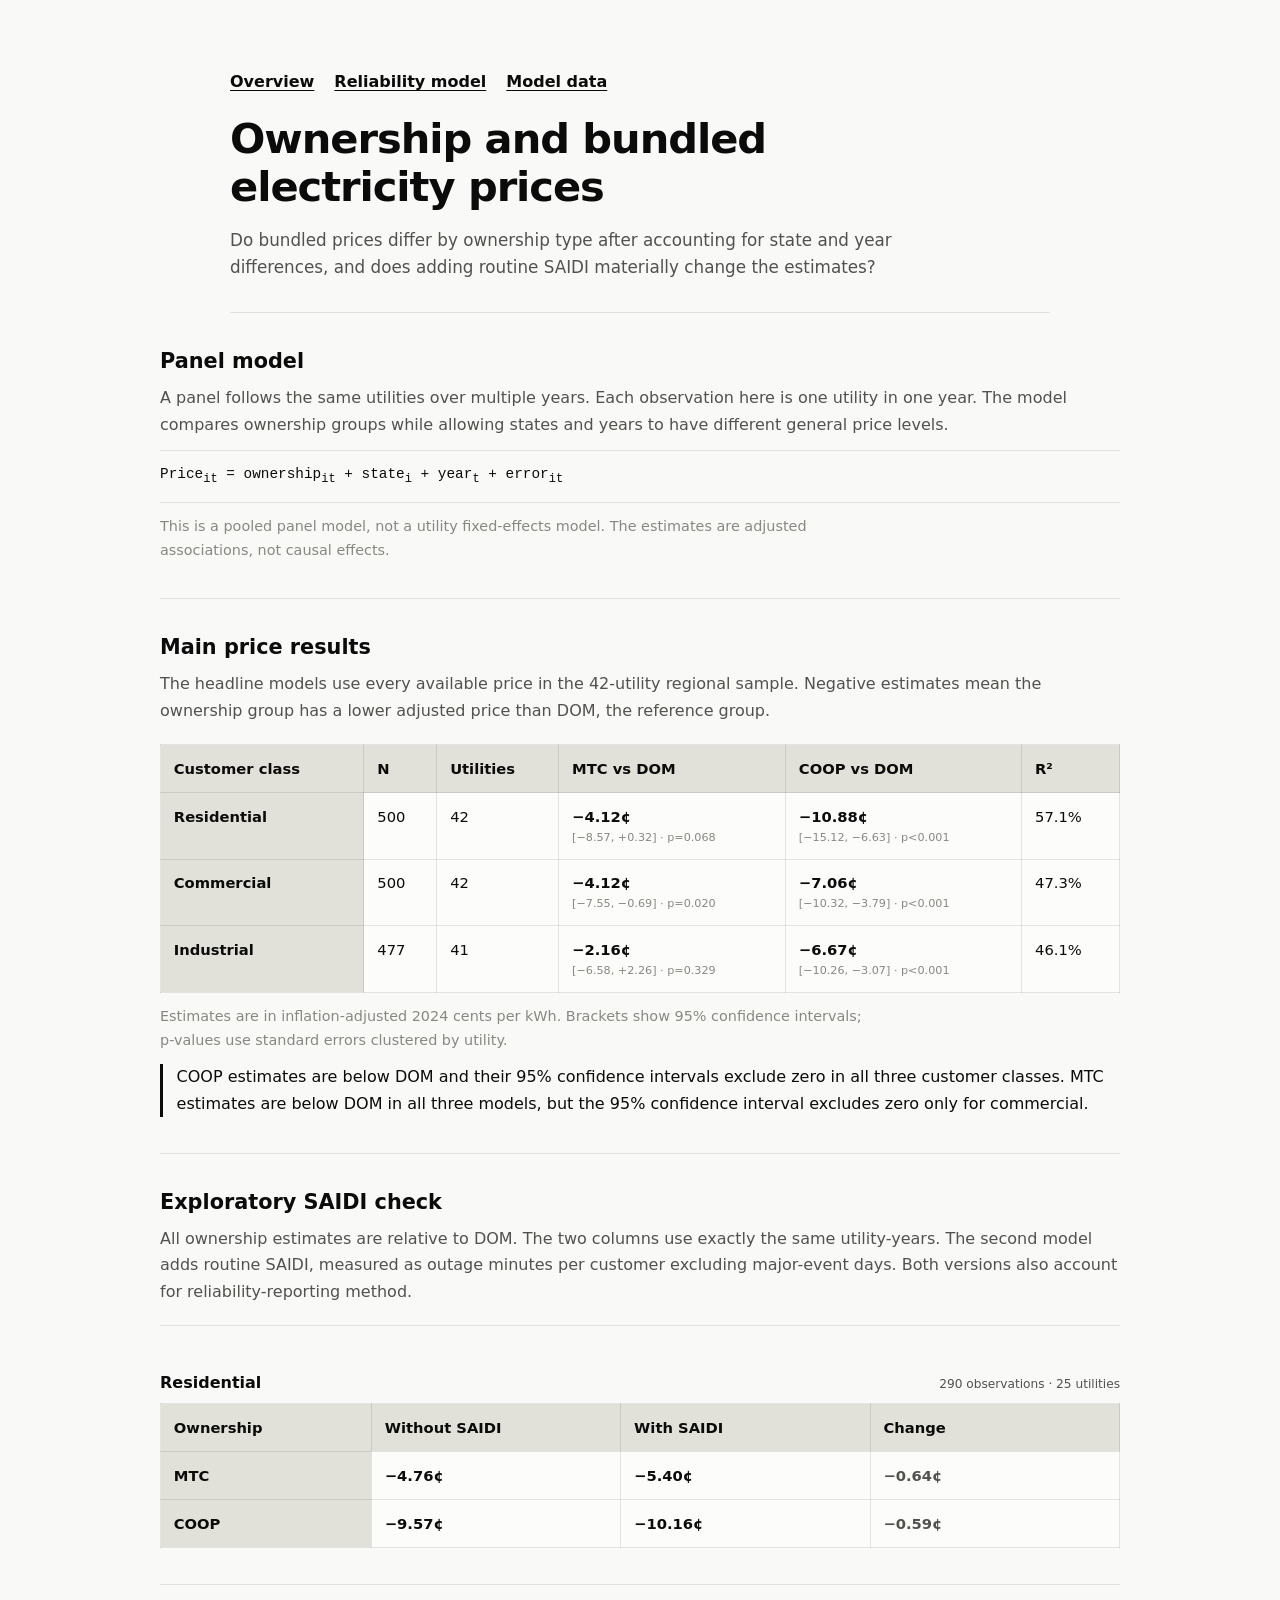
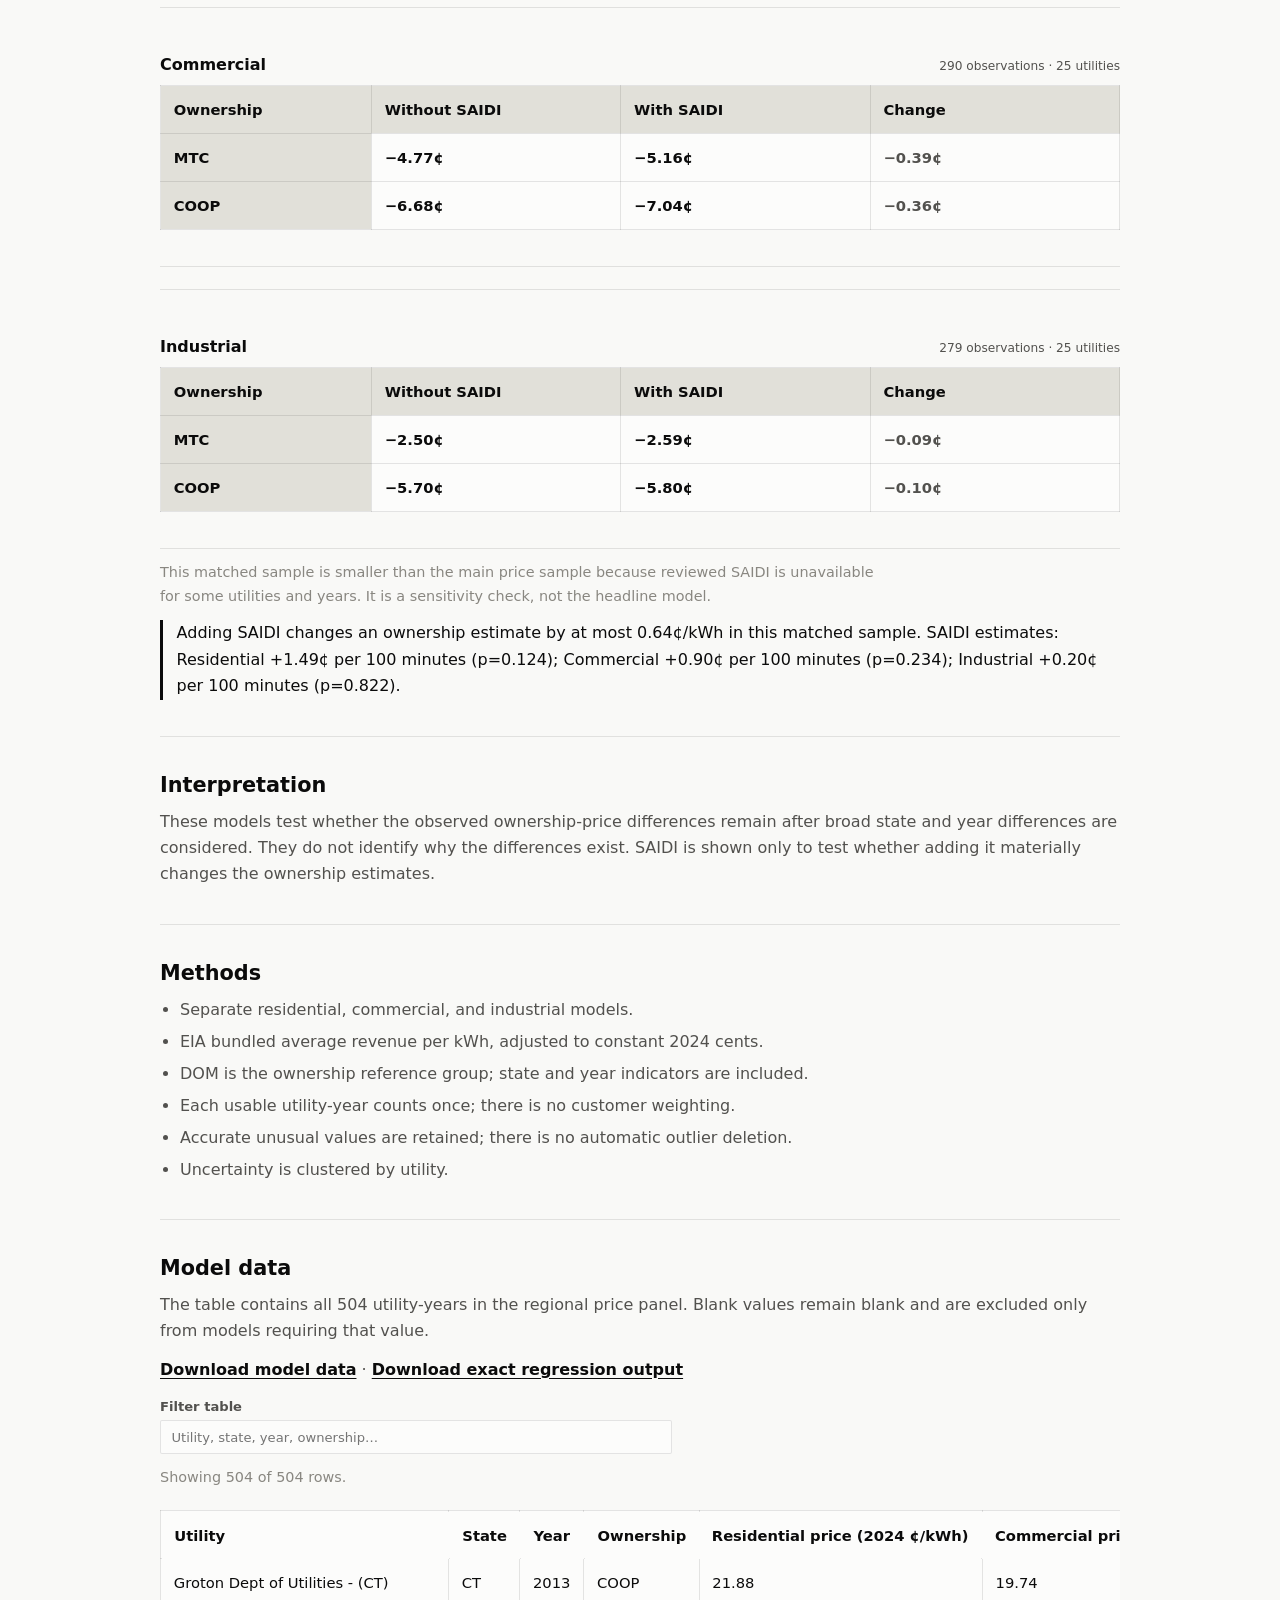
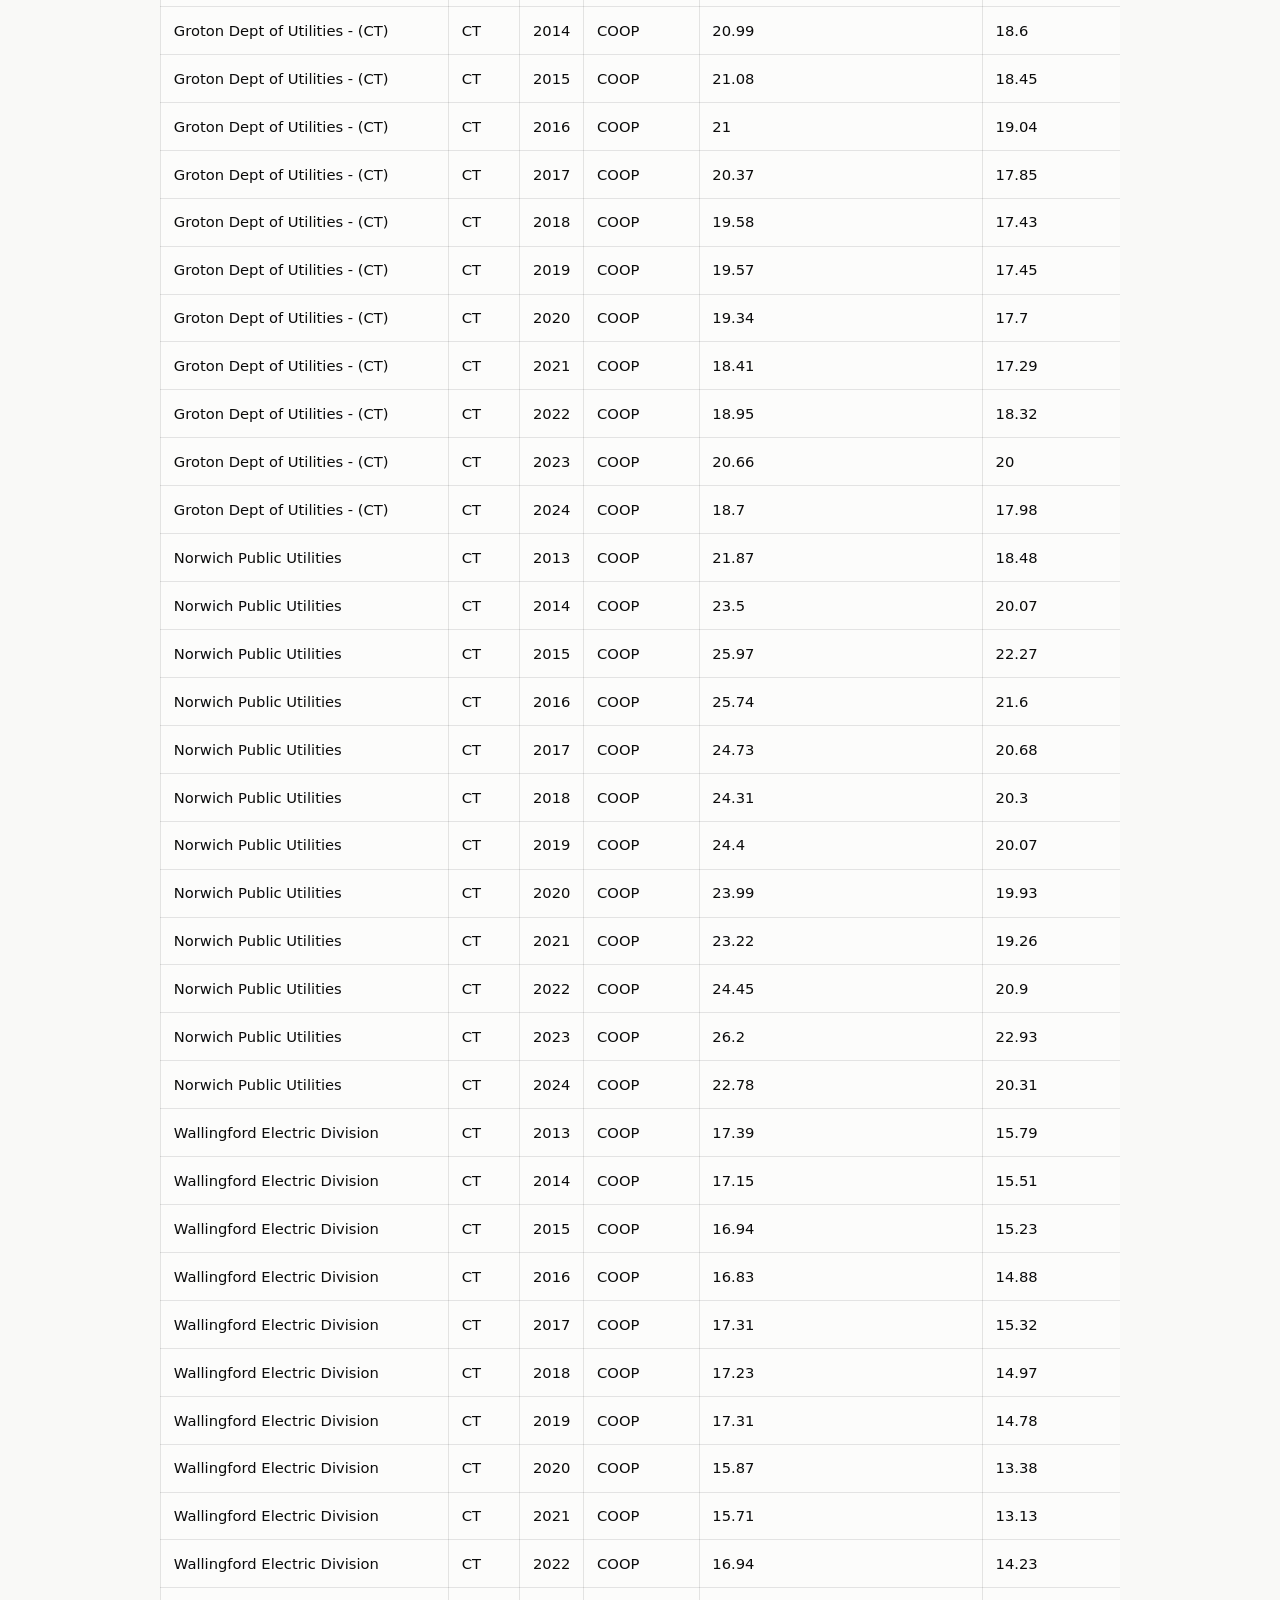
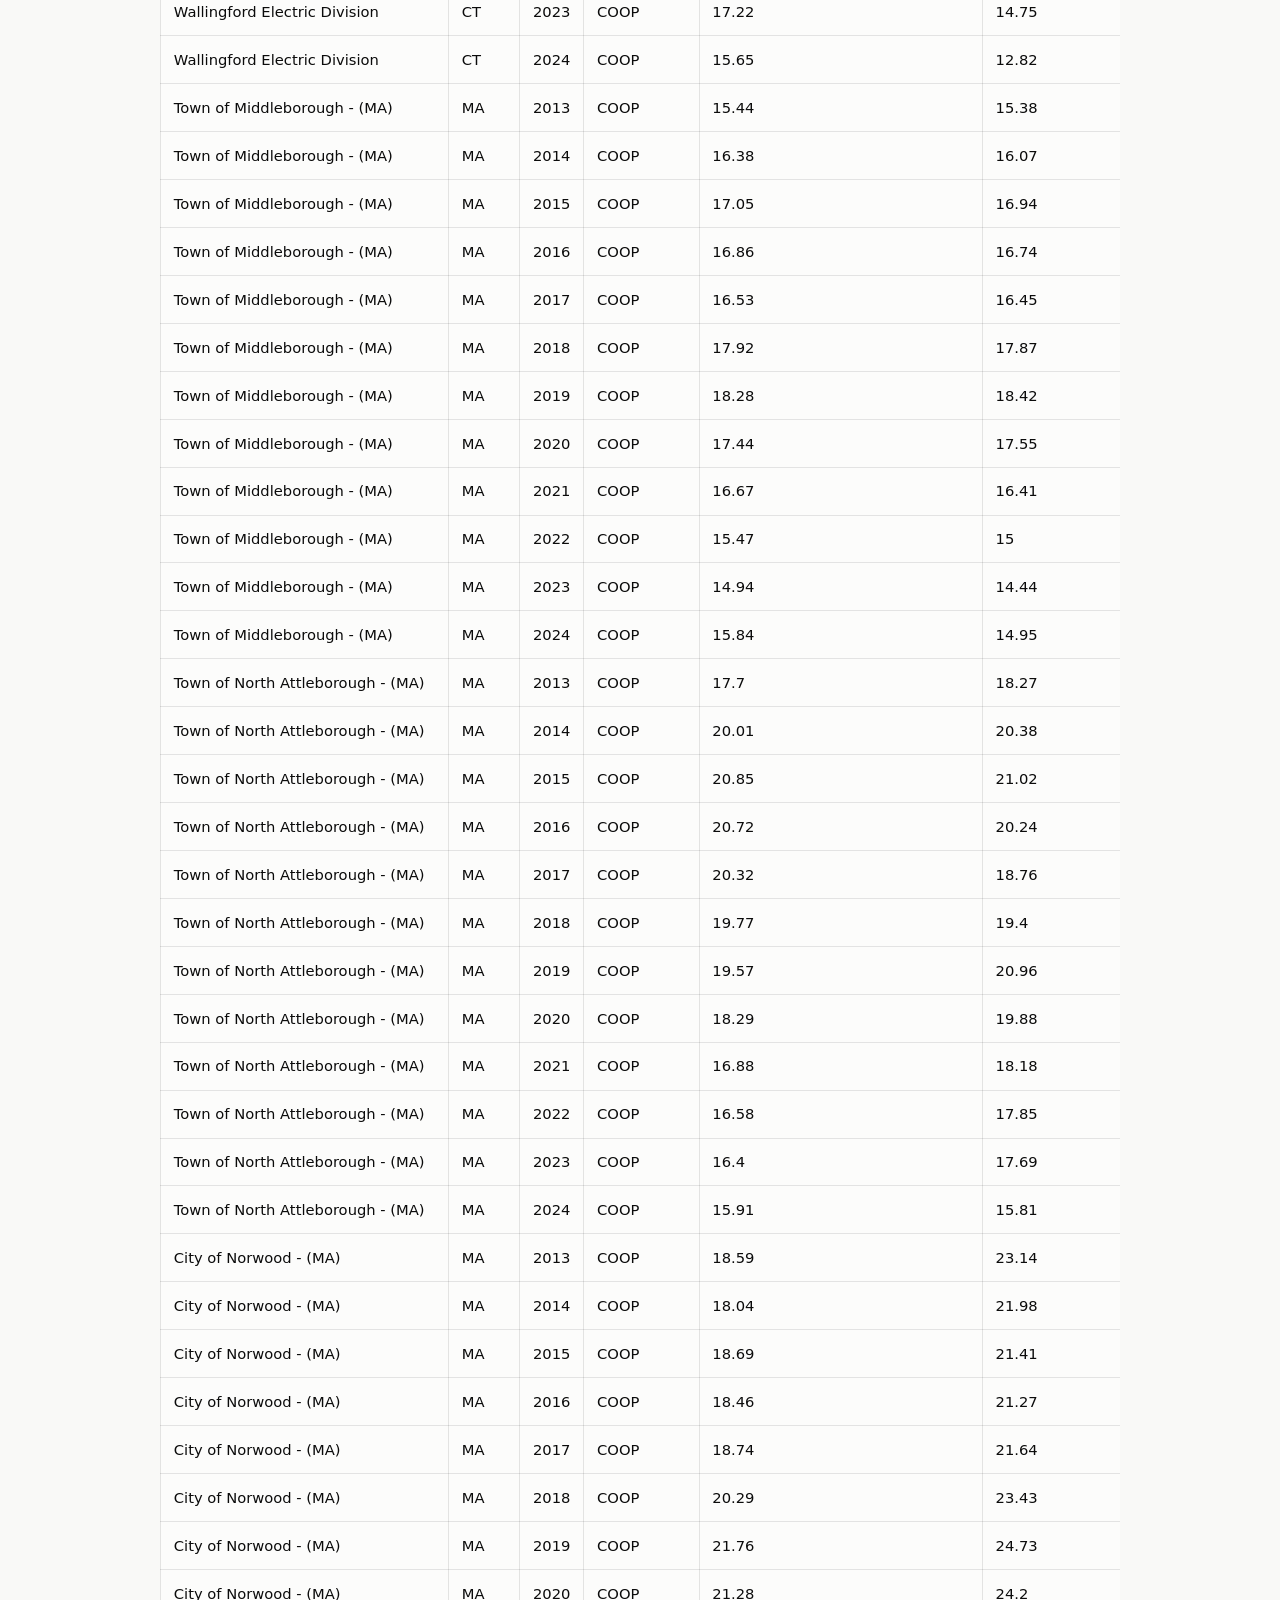
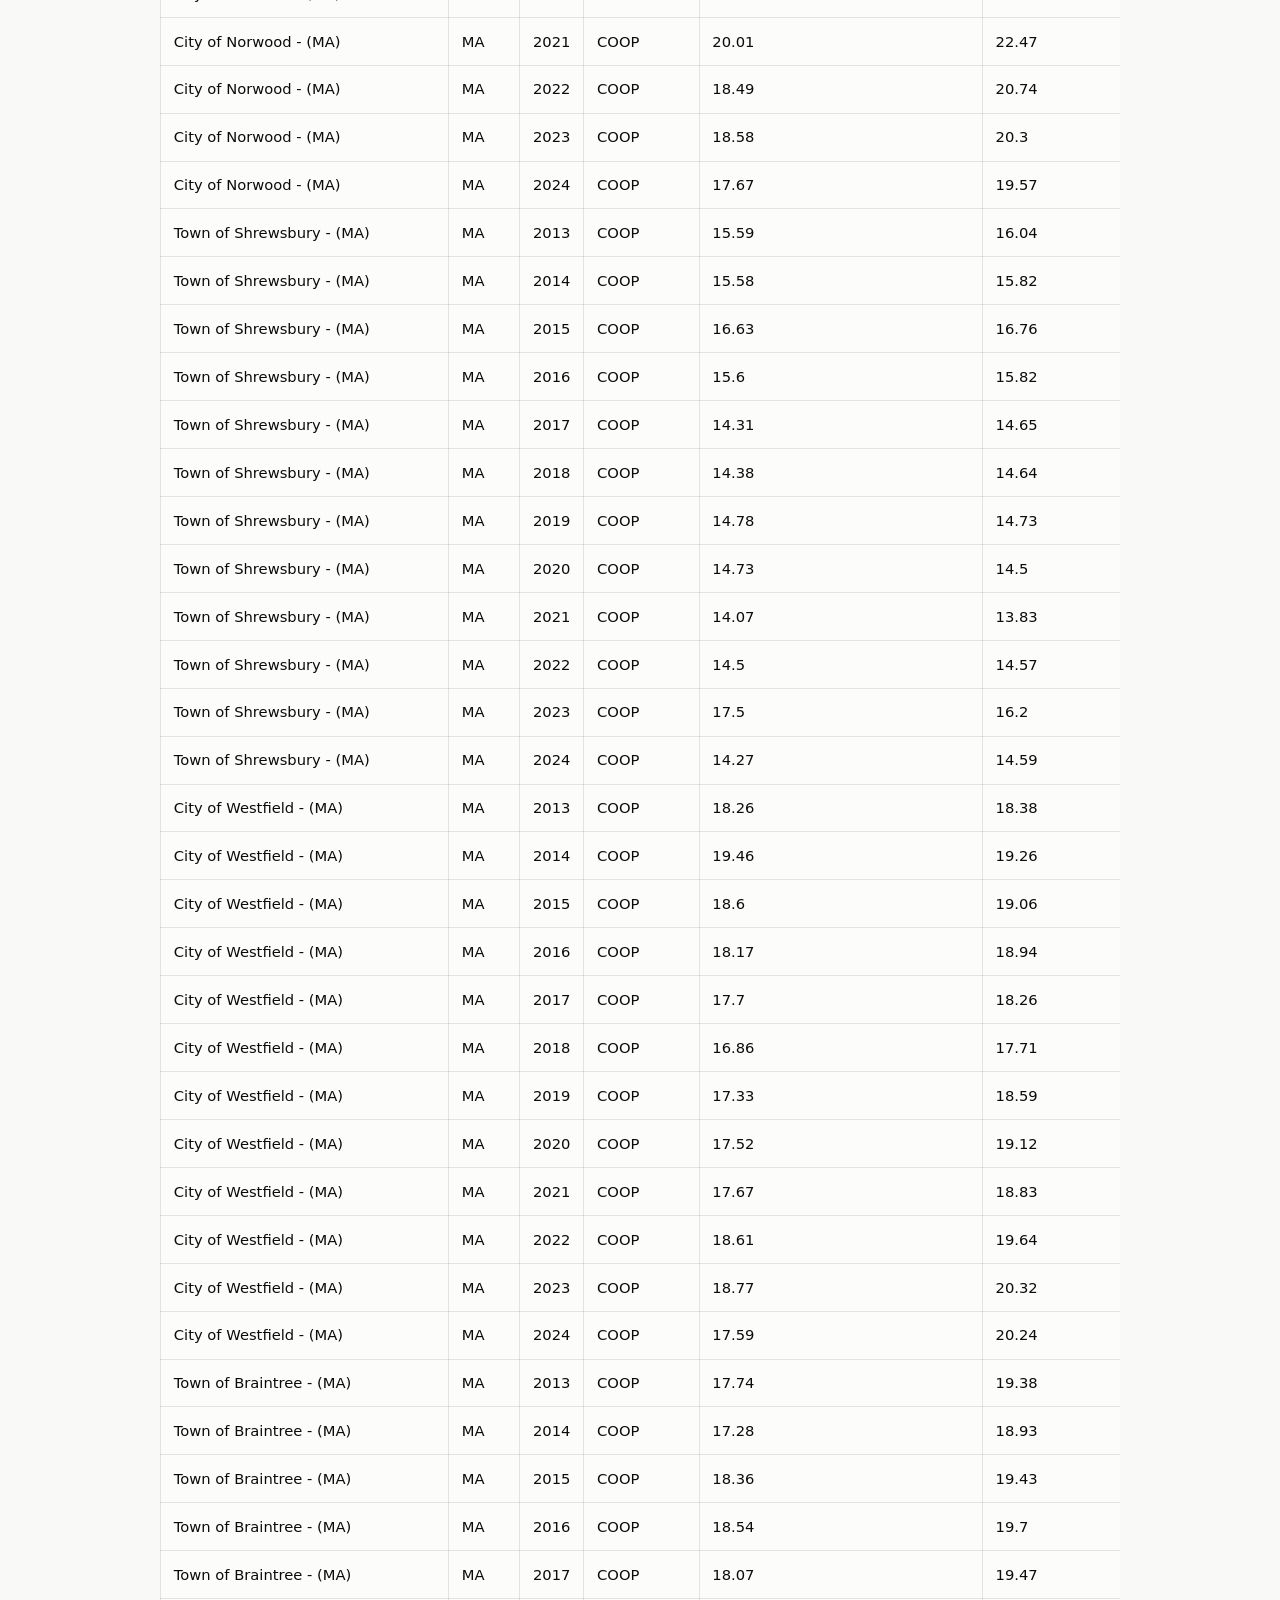
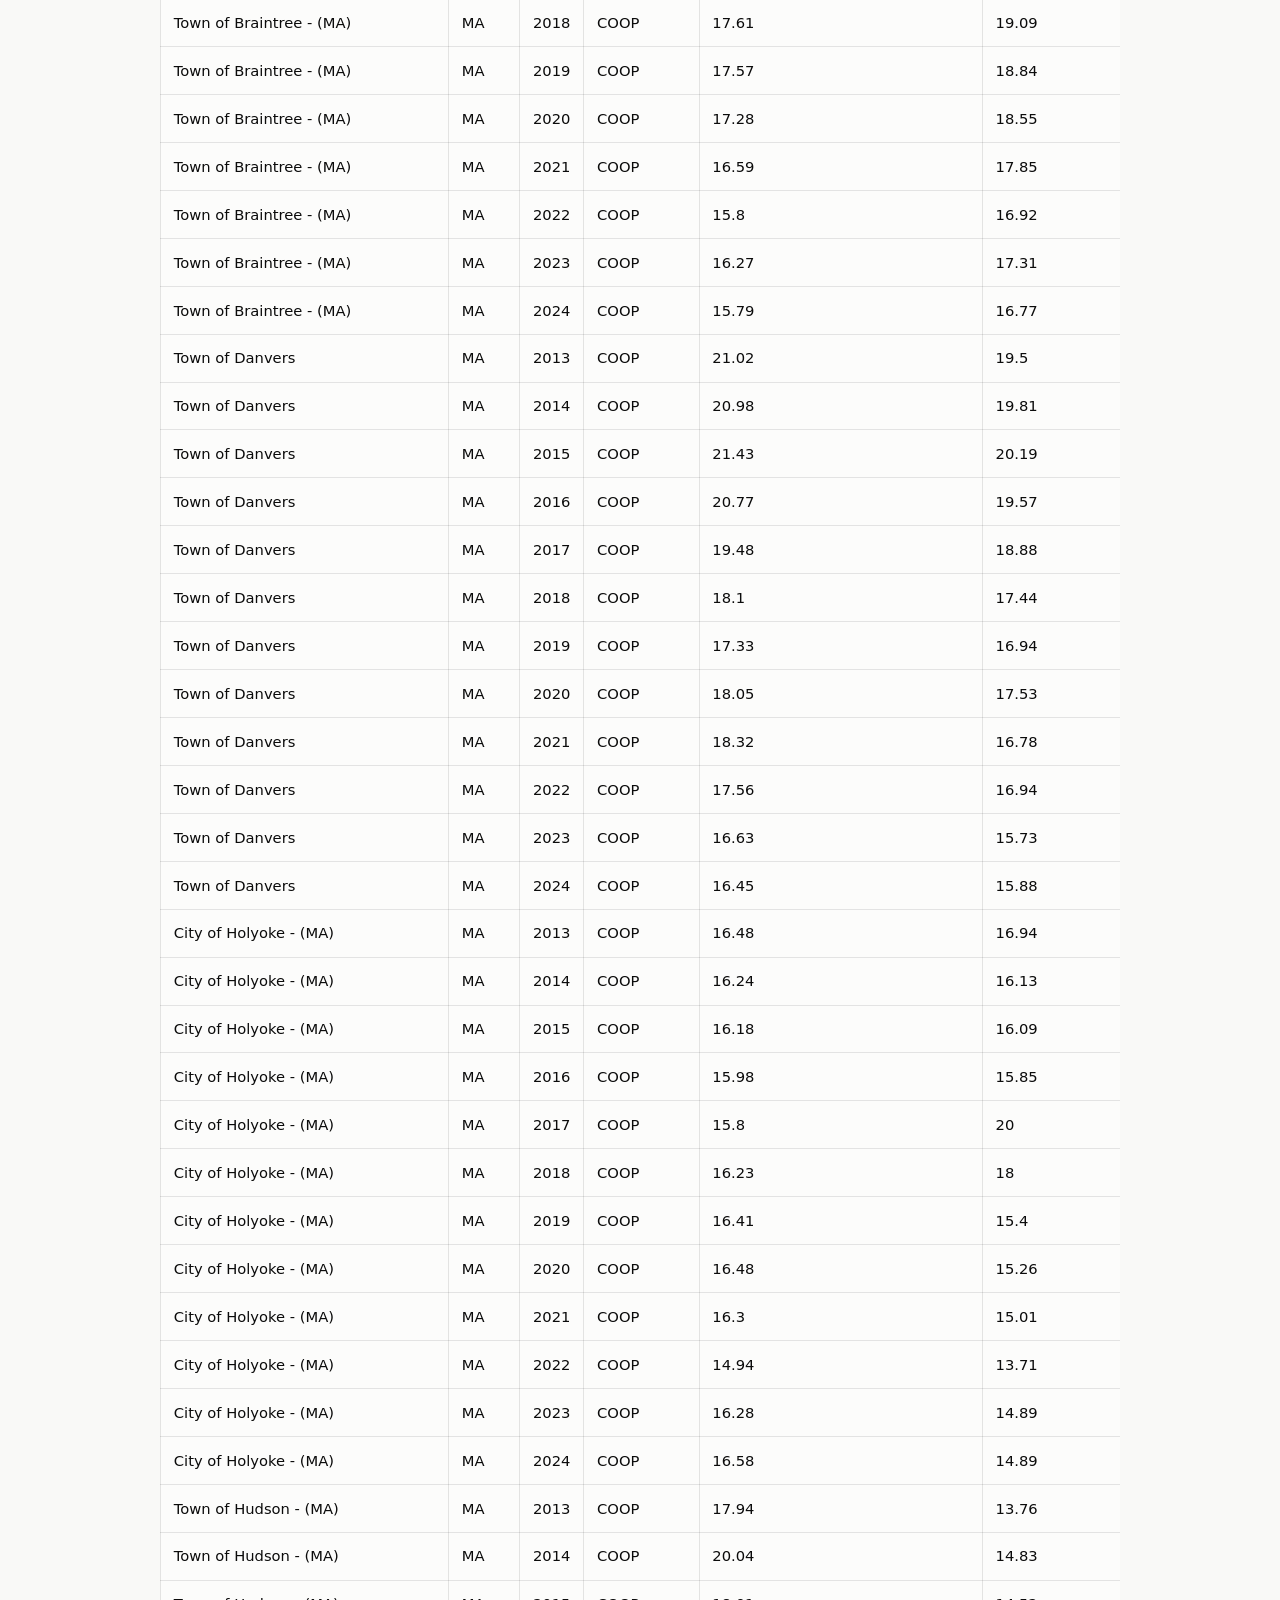
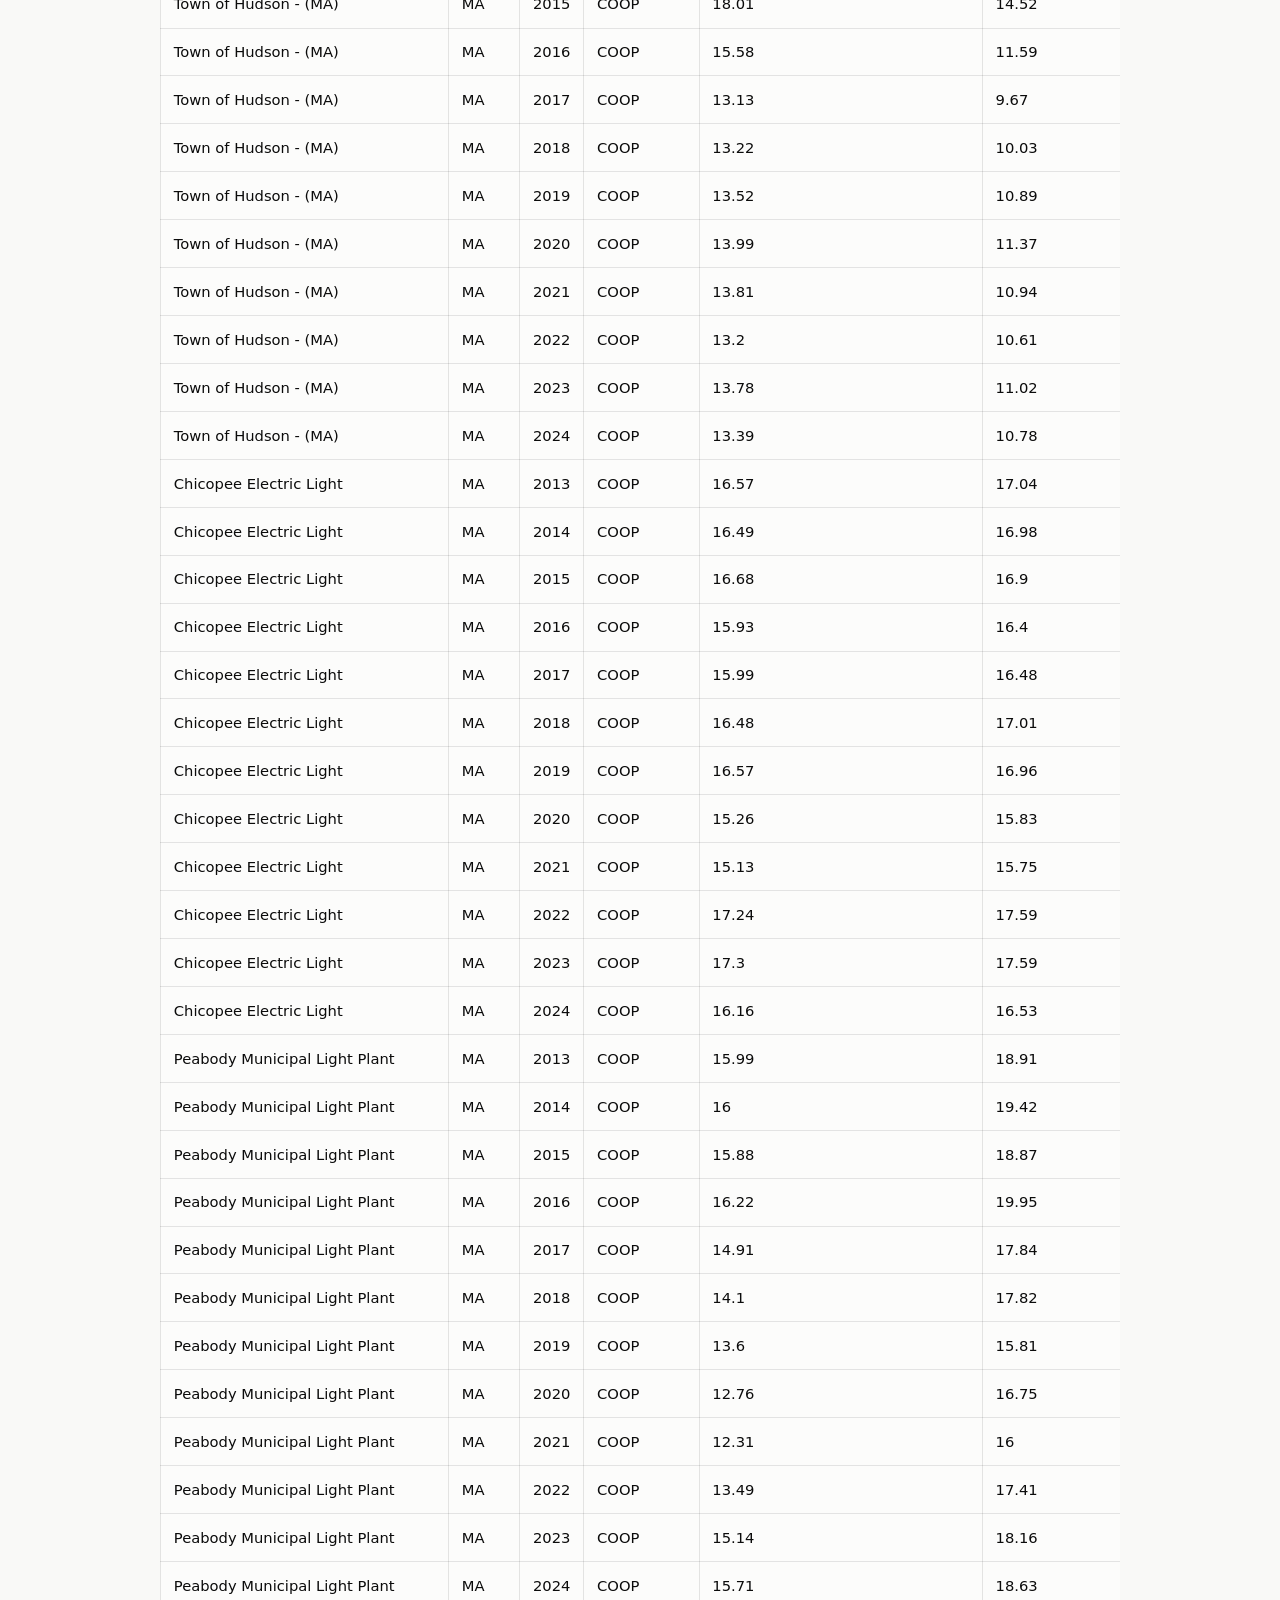
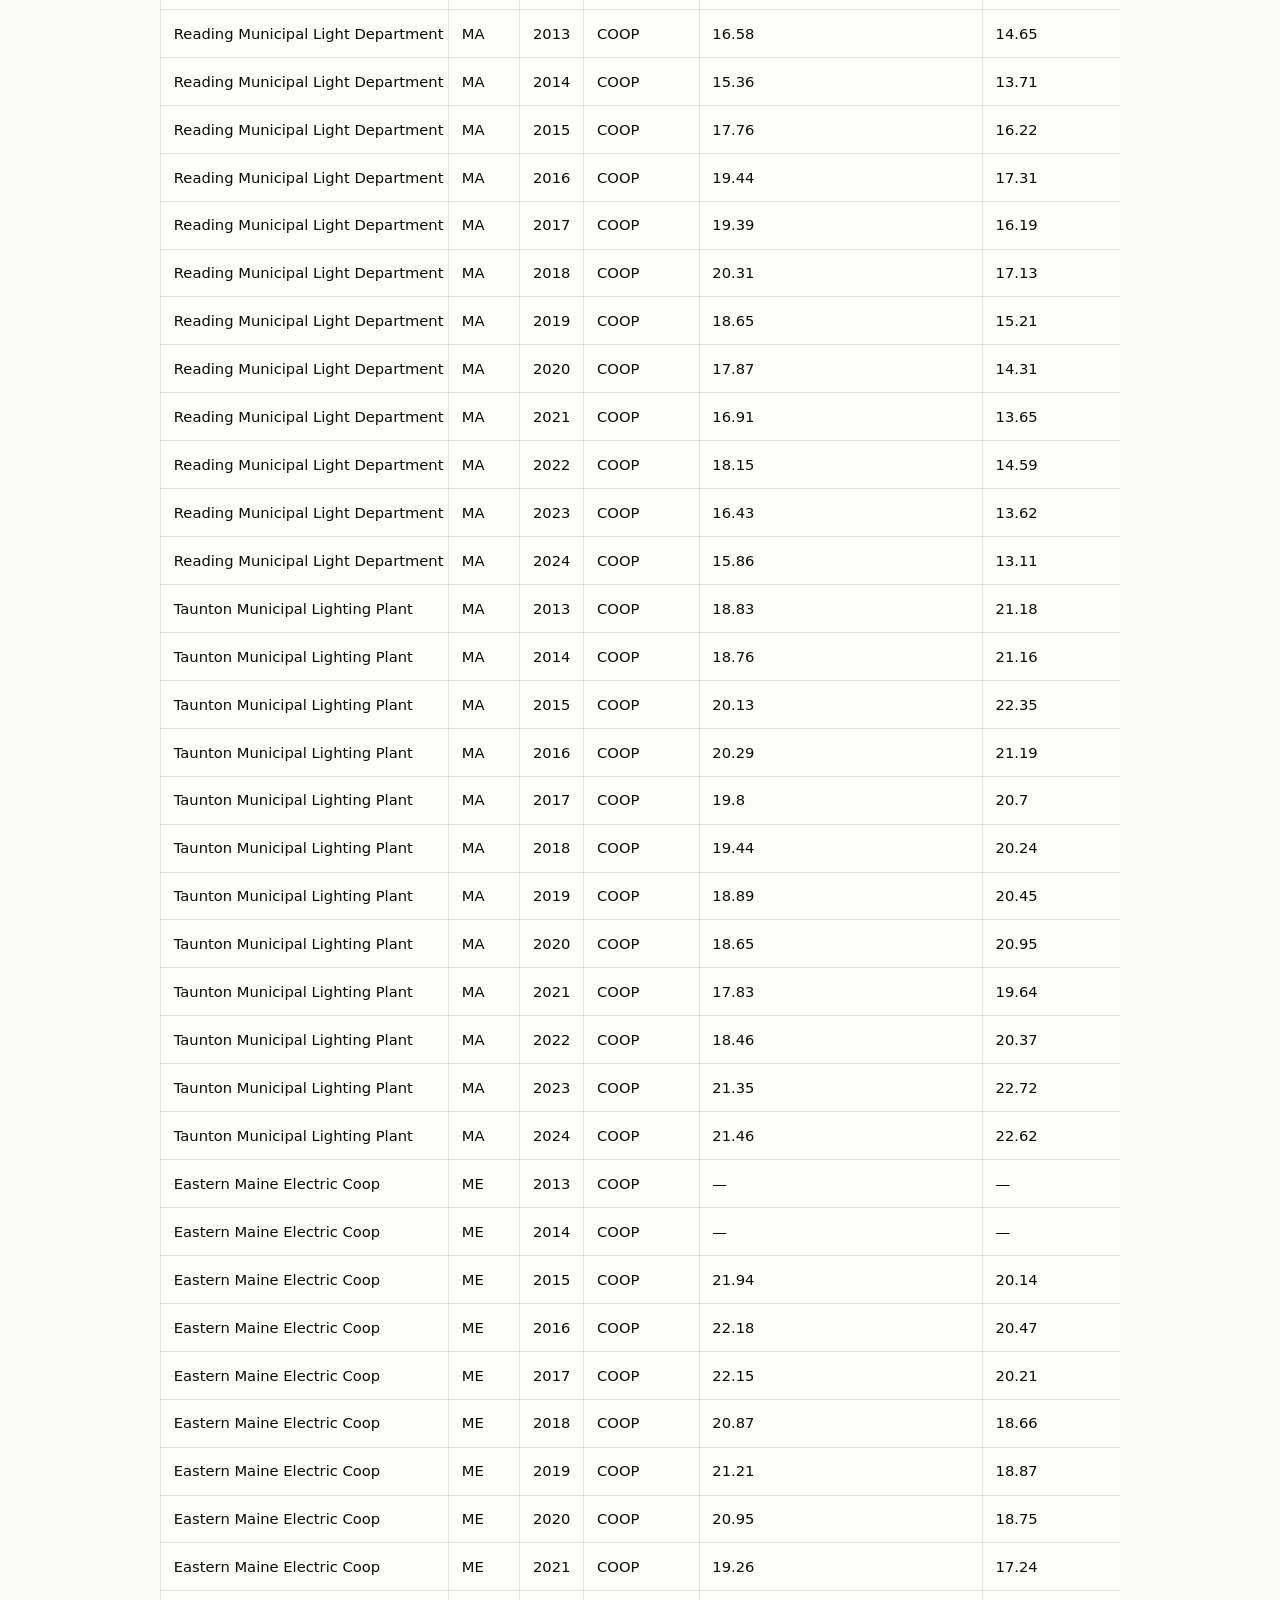
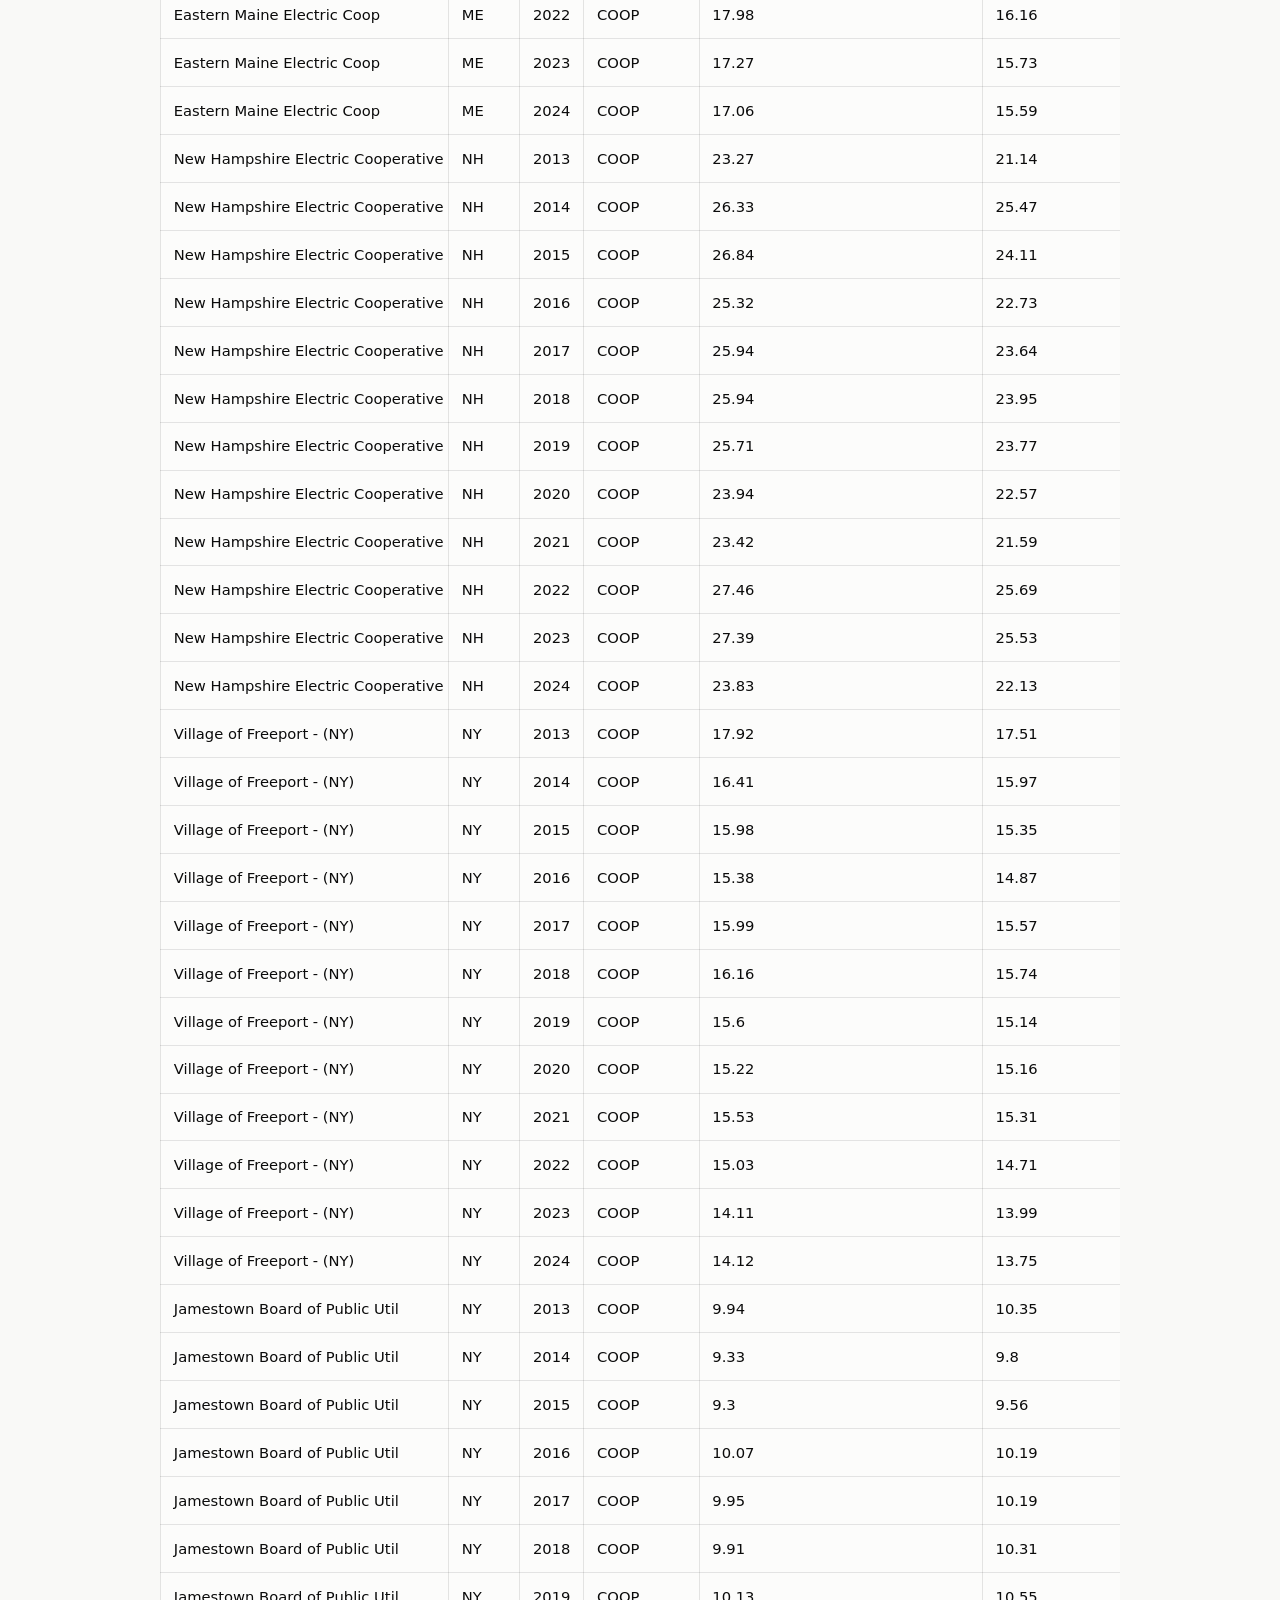
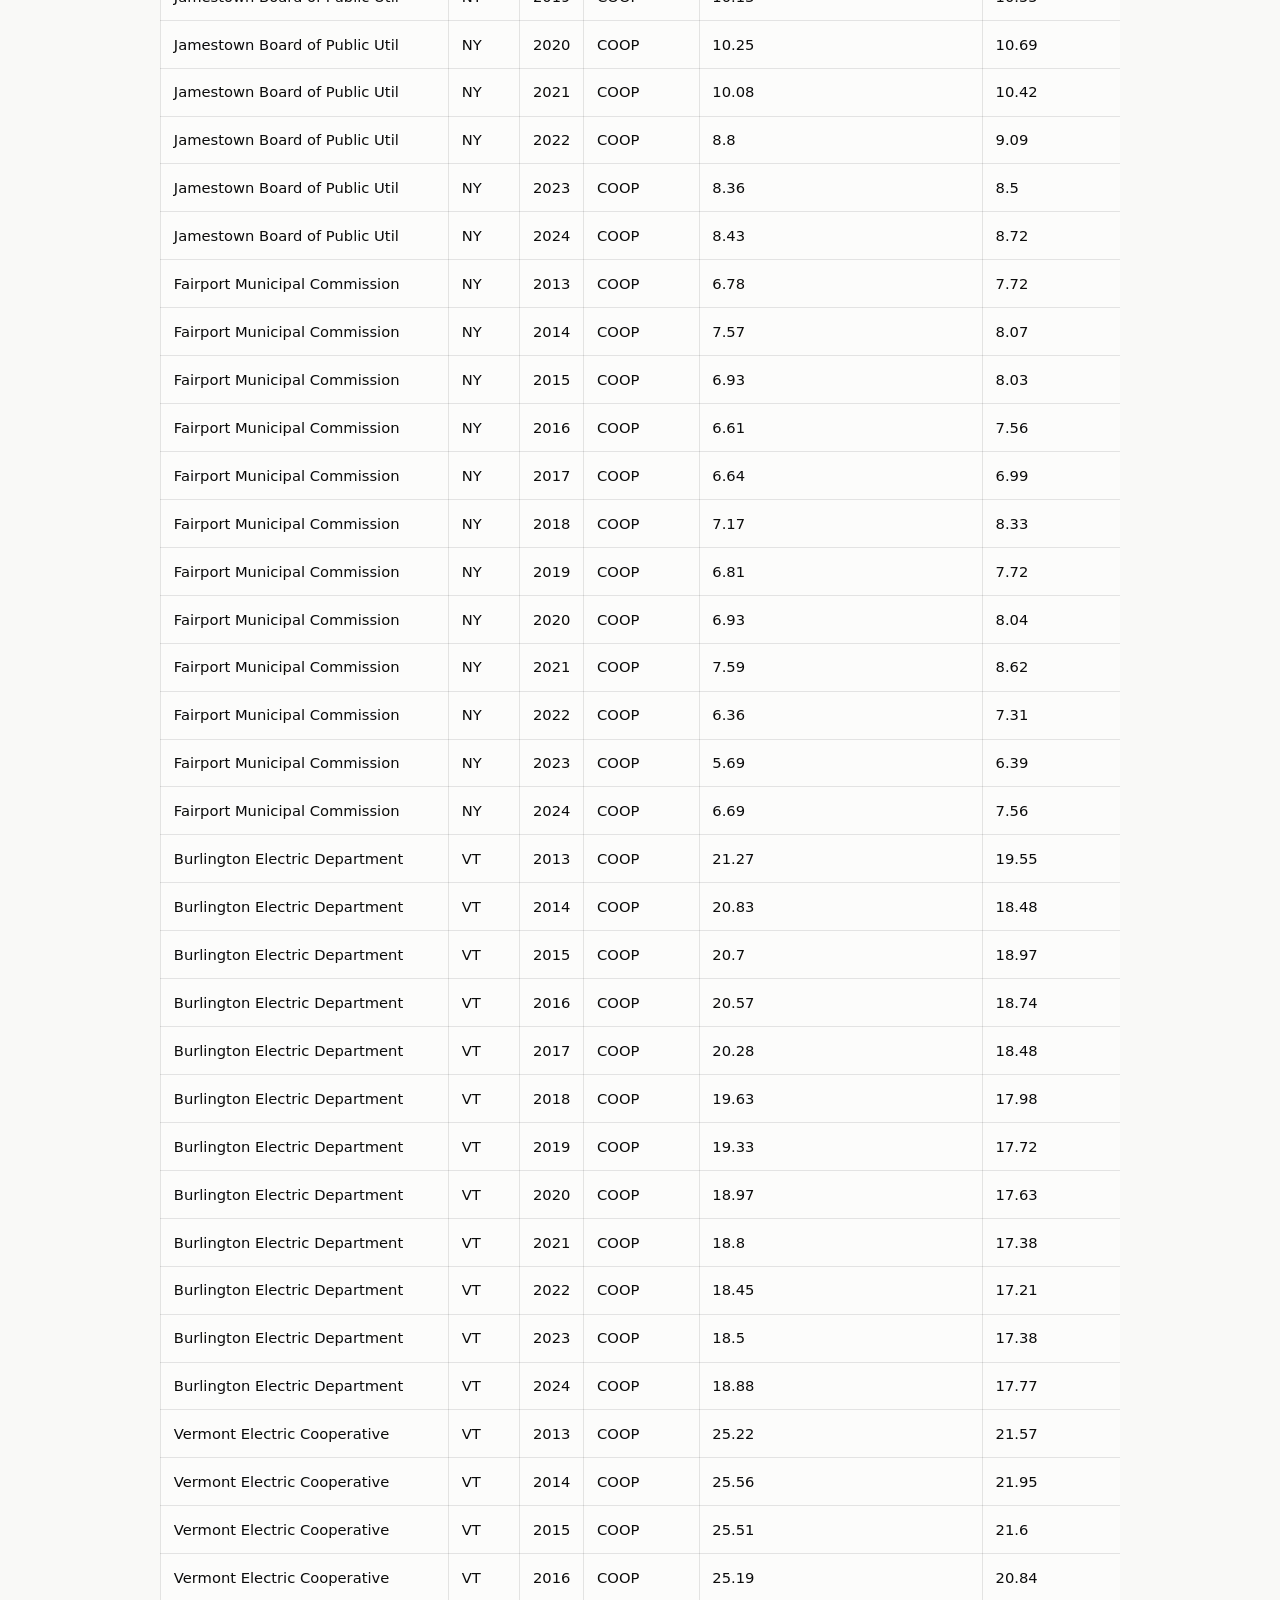
==== commit 395b43be: "Simplify research site navigation" ====
--- a/site/draft-panel-model.html
+++ b/site/draft-panel-model.html
@@ -5,15 +5,13 @@
   <meta name="viewport" content="width=device-width, initial-scale=1.0">
   <meta name="description" content="Panel estimates of utility ownership and bundled electricity prices in New York and New England, 2013–2024, with an exploratory SAIDI comparison.">
   <title>Price panel model | Utility ownership research</title>
-  <link rel="stylesheet" href="styles.css?v=20260831b">
+  <link rel="stylesheet" href="styles.css?v=20260901a">
 </head>
 <body>
   <header class="research-header draft-model-header">
     <nav class="research-nav draft-model-nav" aria-label="Price model navigation">
-      <a href="index.html">&larr; Observed-data overview</a>
+      <a href="index.html">Overview</a>
       <a href="reliability-panel-model.html">Reliability model</a>
-      <a href="#price-results">Price results</a>
-      <a href="#saidi-check">SAIDI check</a>
       <a href="#analysis-data">Model data</a>
     </nav>
     <h1>Ownership and bundled electricity prices</h1>
--- a/site/styles.css
+++ b/site/styles.css
@@ -1161,6 +1161,24 @@
 .back-link {
   color: var(--ink-primary);
   font-weight: 650;
+  text-underline-offset: 0.2em;
+}
+
+.overview-section-nav {
+  display: flex;
+  flex-wrap: wrap;
+  gap: 0.45rem 1rem;
+  margin-top: 1rem;
+  color: var(--ink-muted);
+  font-size: 0.82rem;
+}
+
+.overview-section-nav span {
+  font-weight: 700;
+}
+
+.overview-section-nav a {
+  color: var(--ink-secondary);
   text-underline-offset: 0.2em;
 }
 
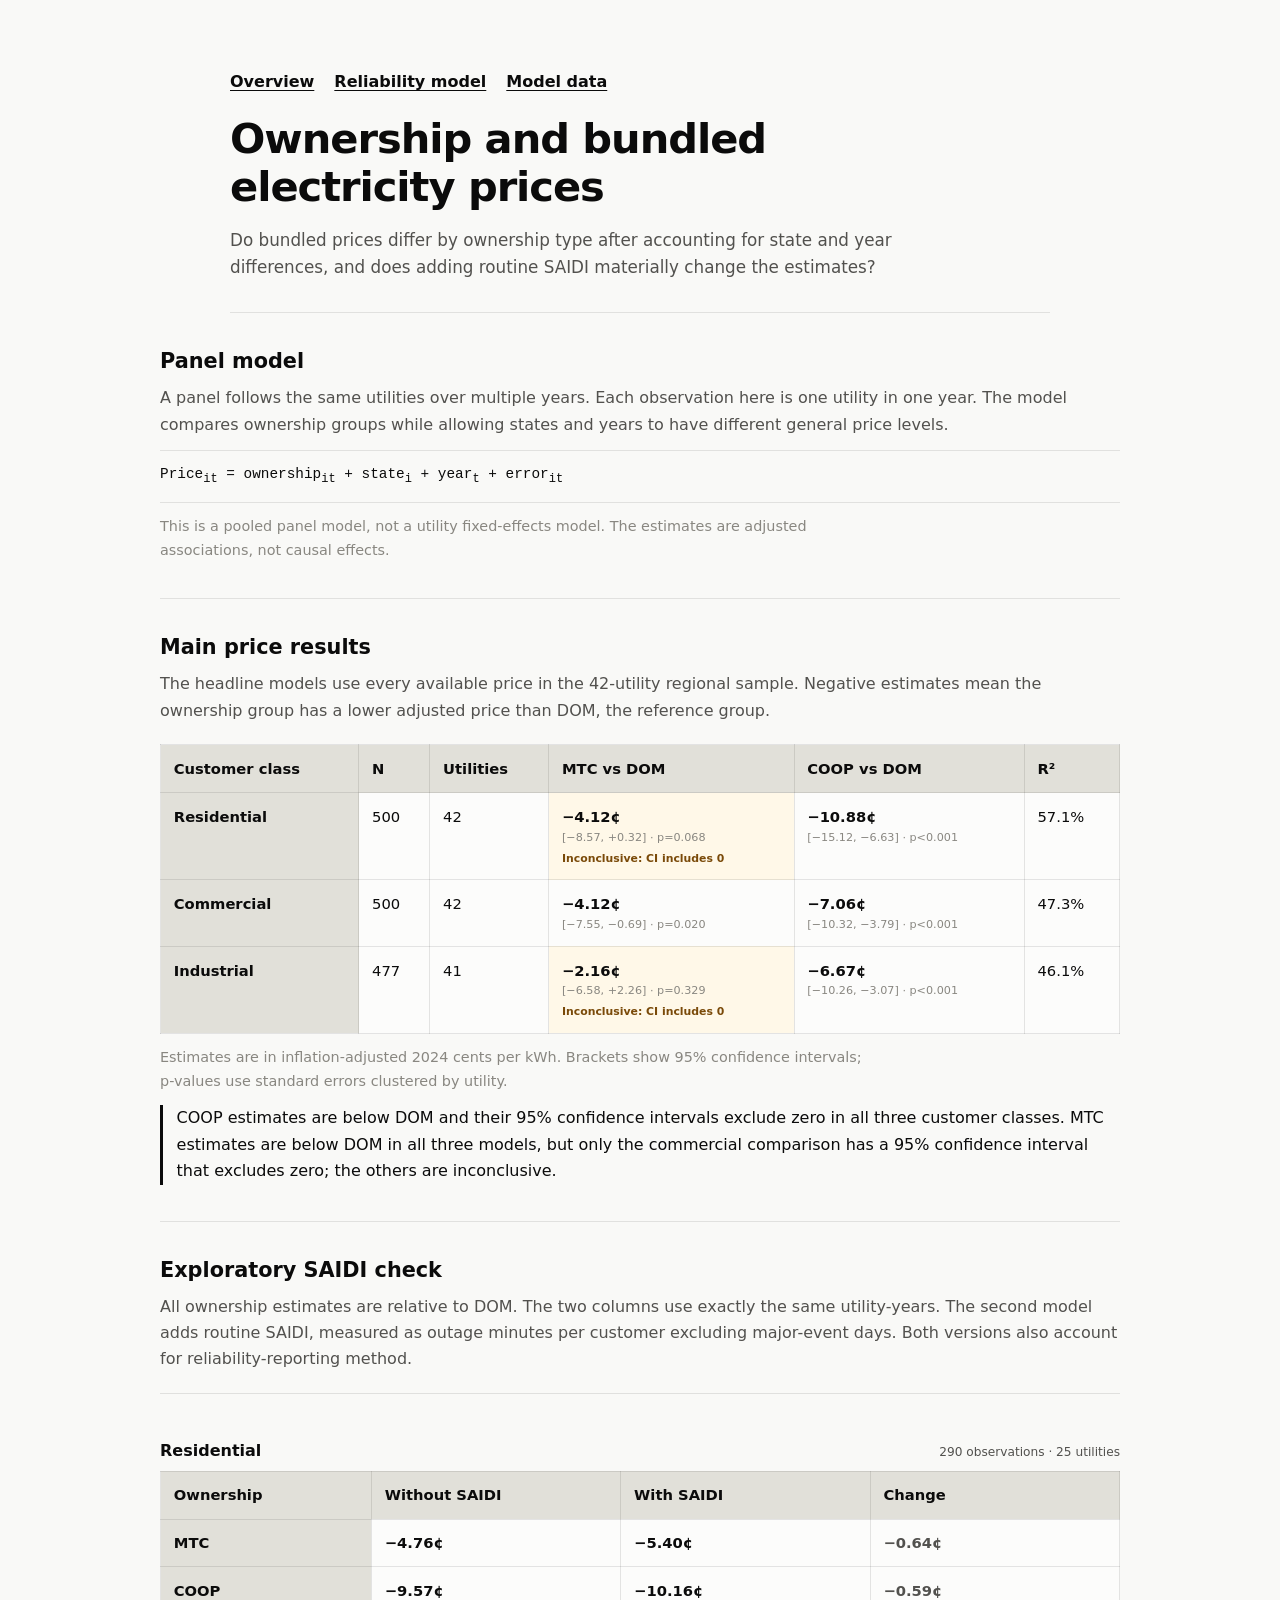
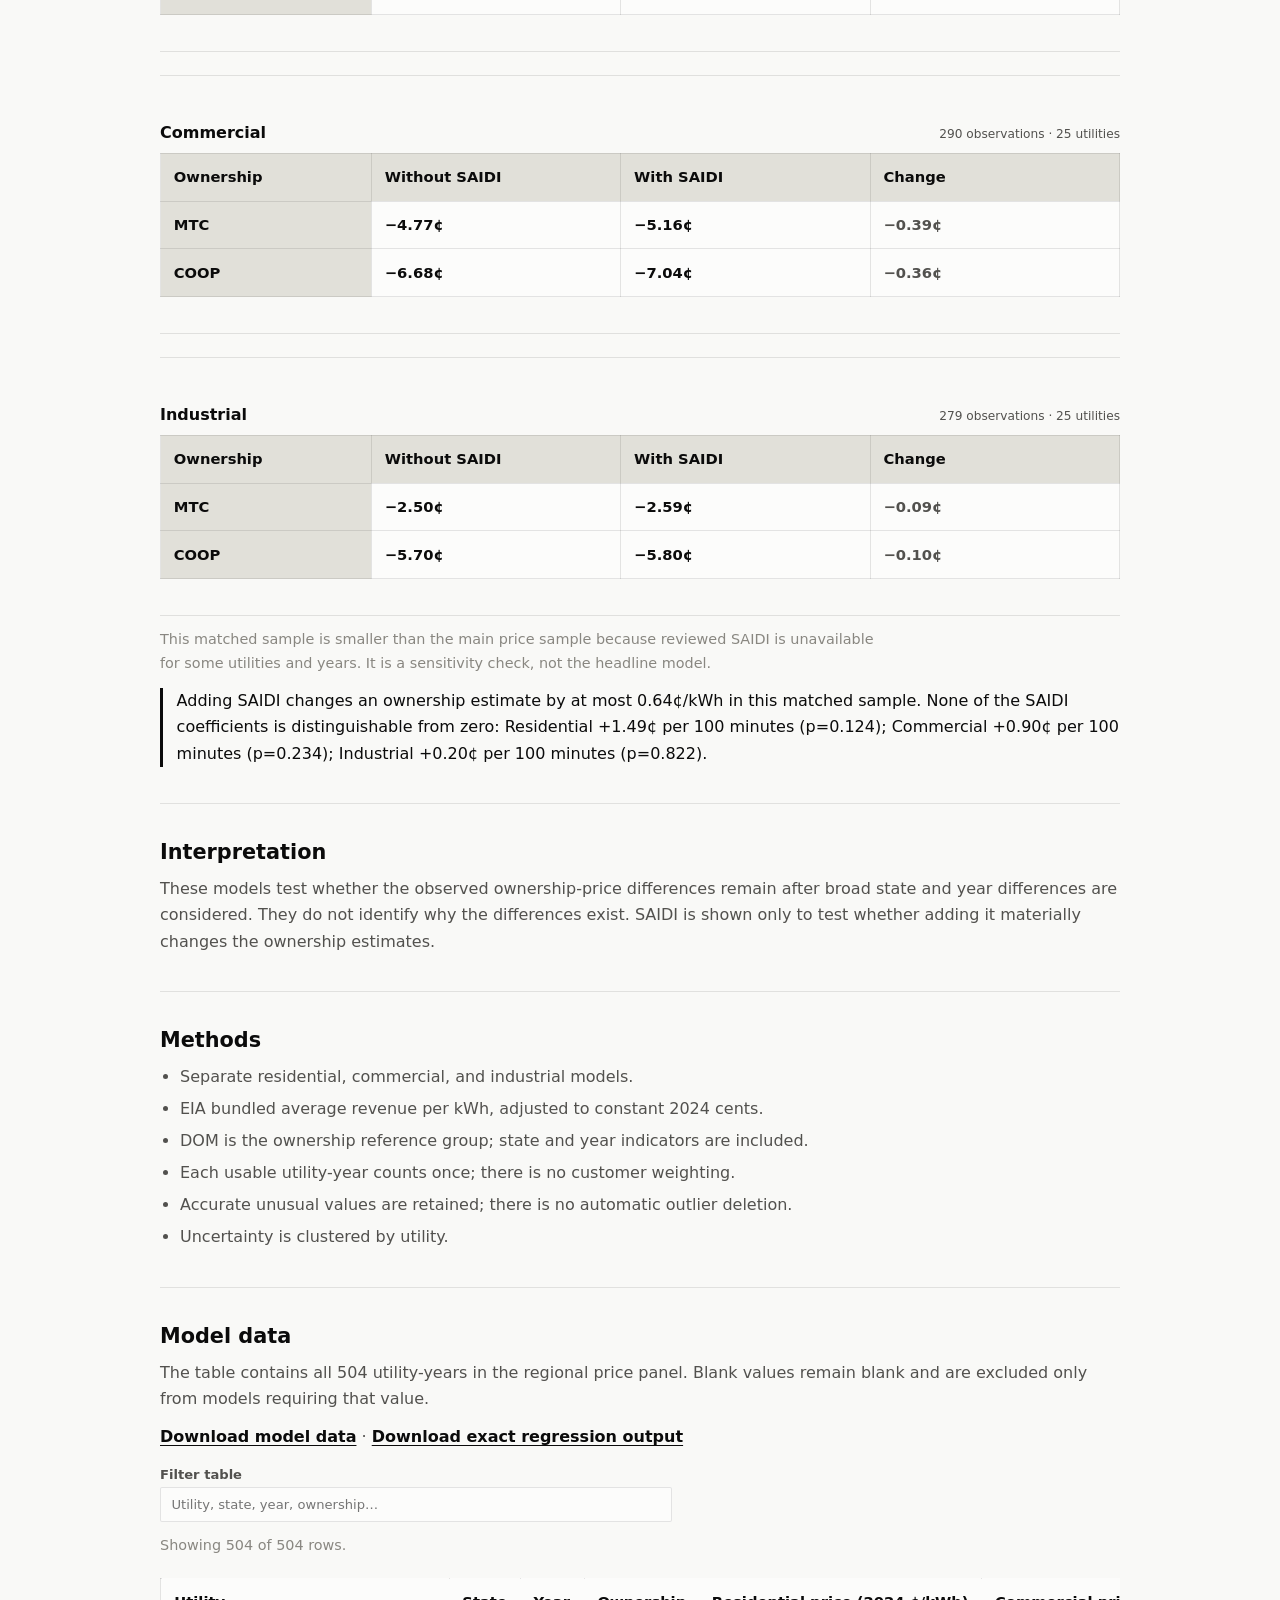
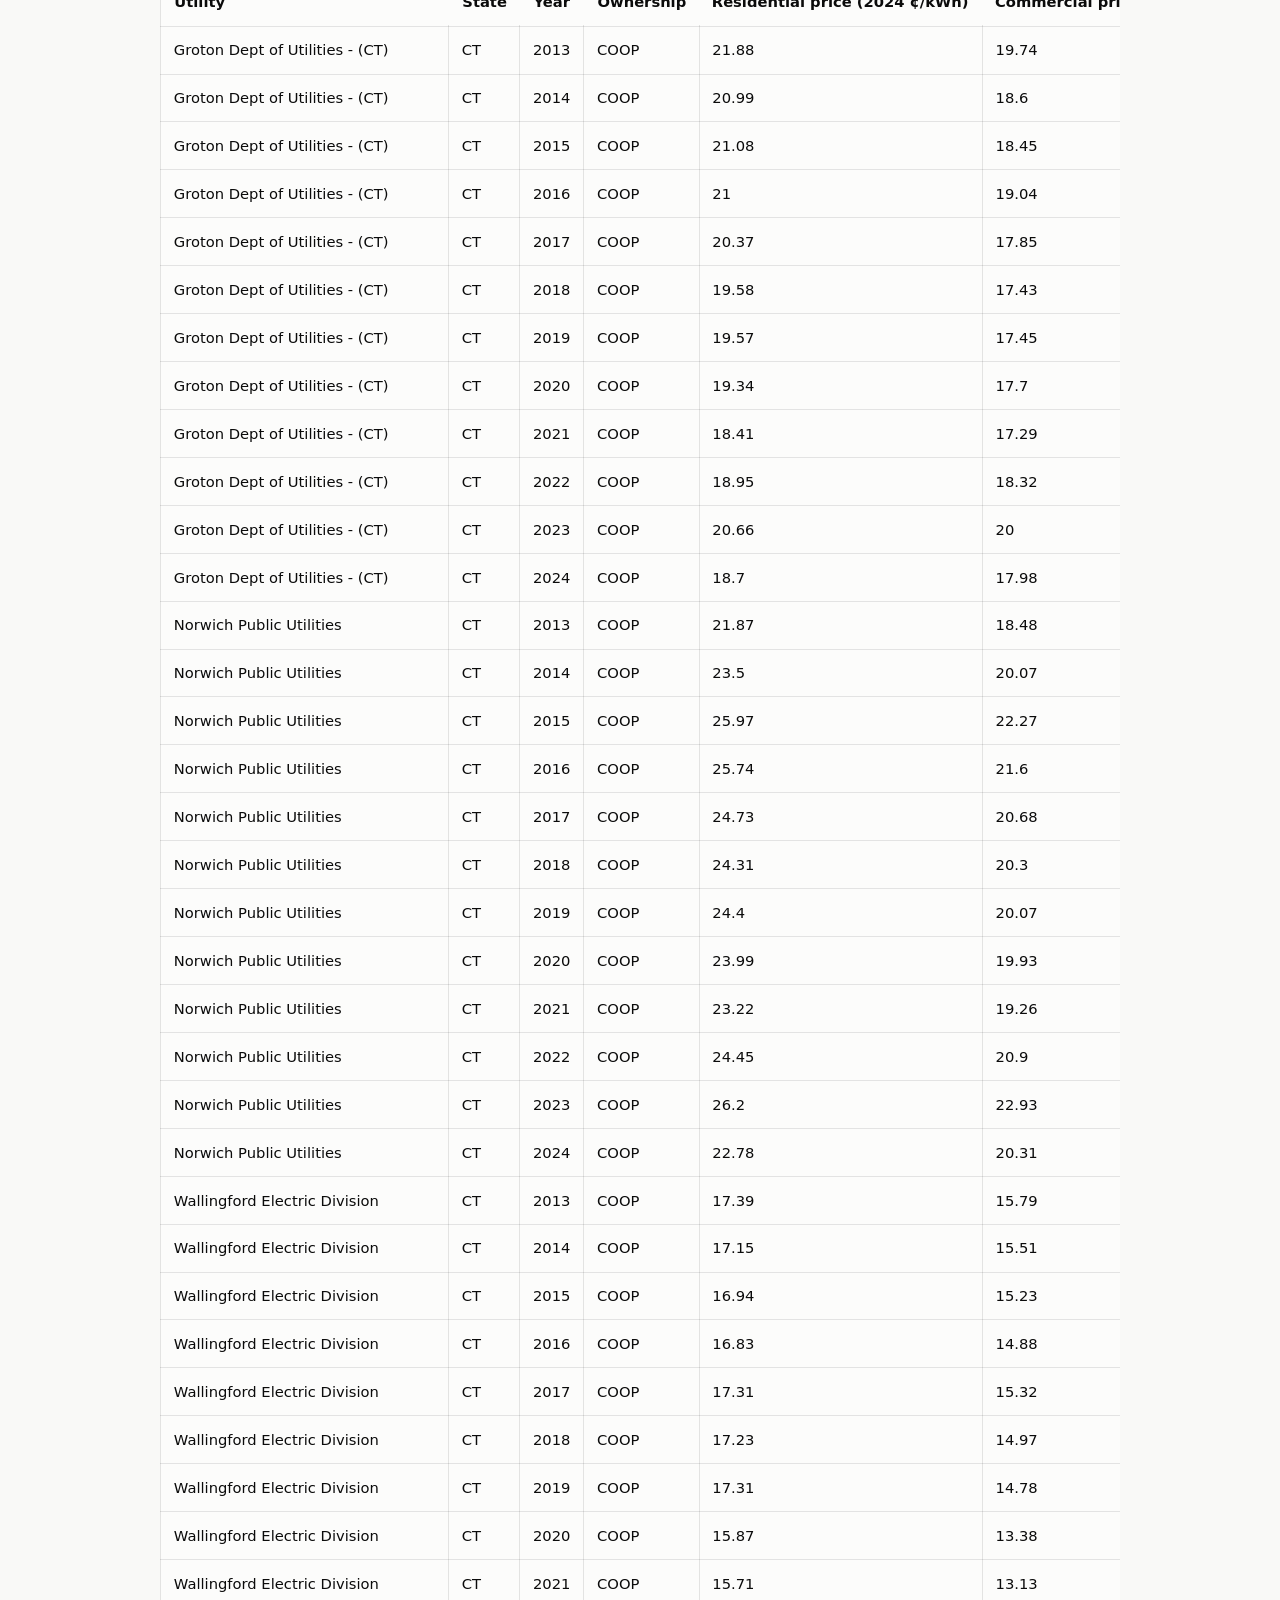
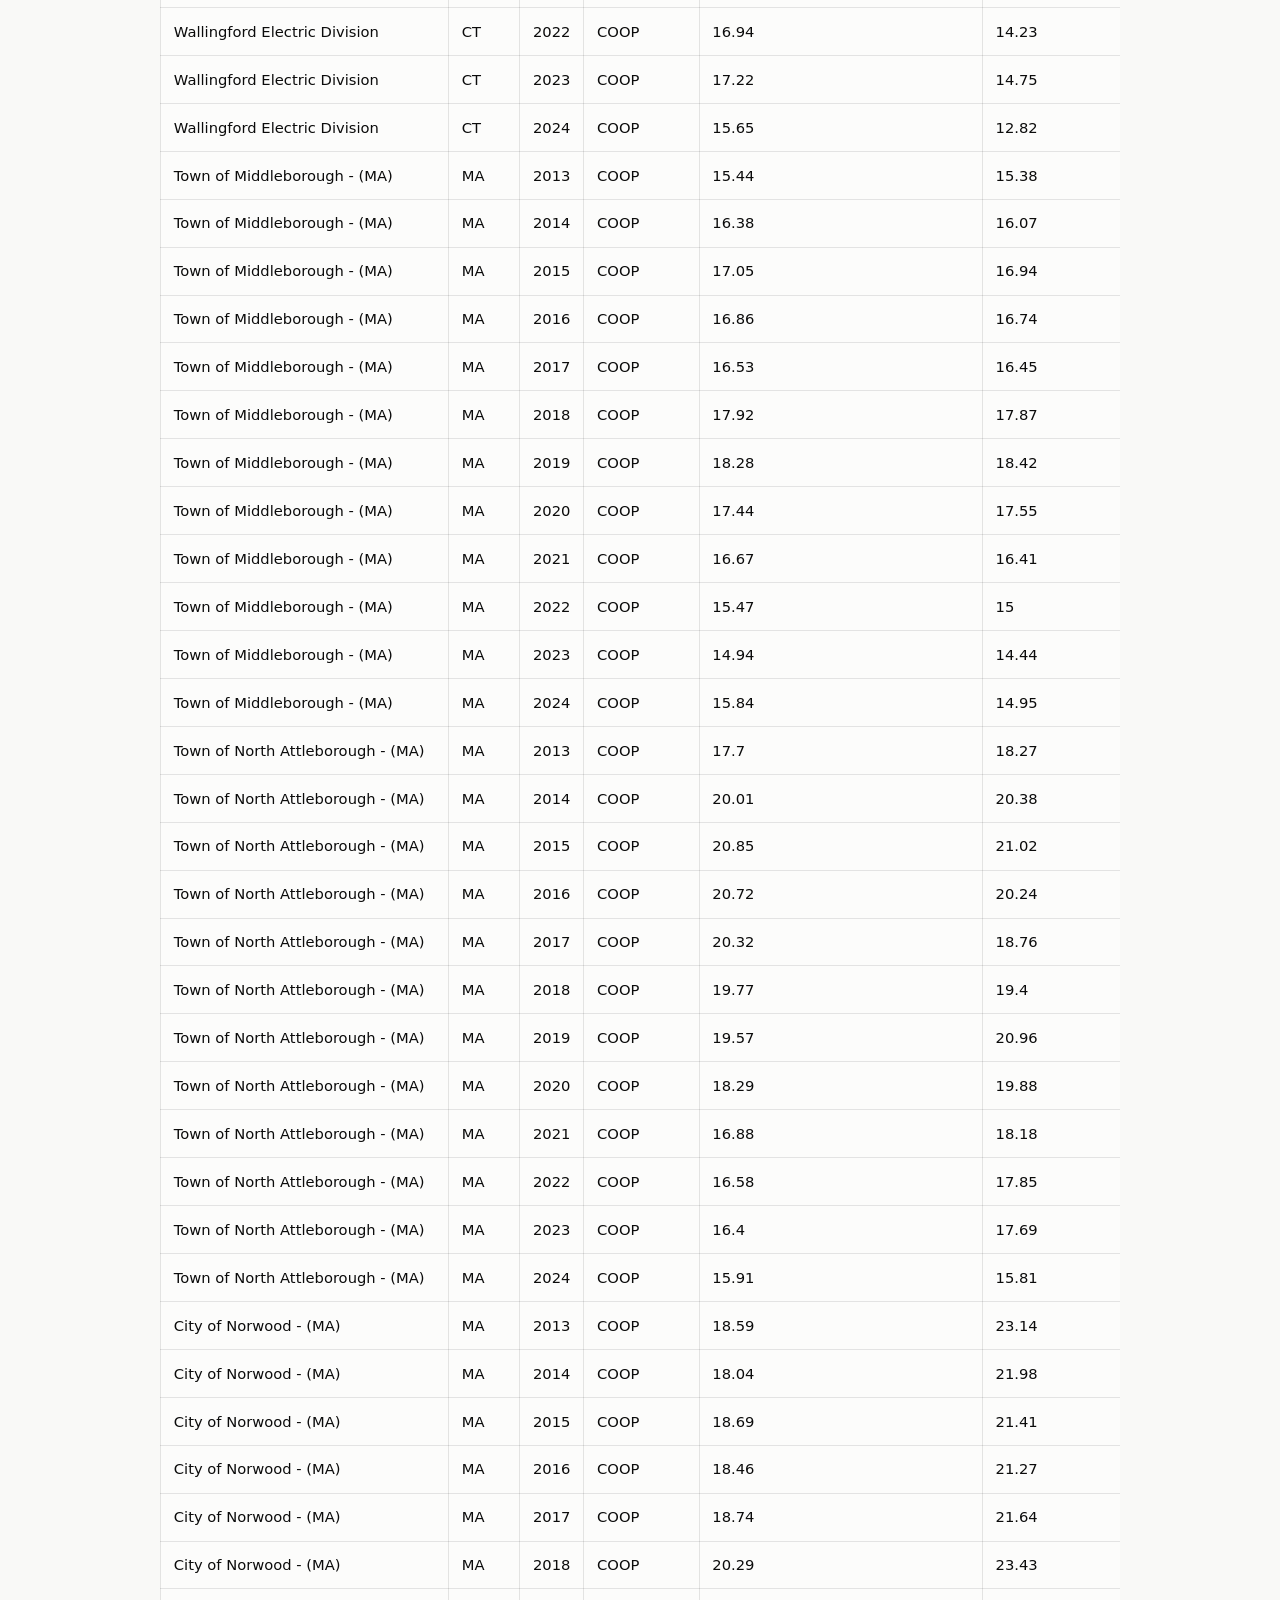
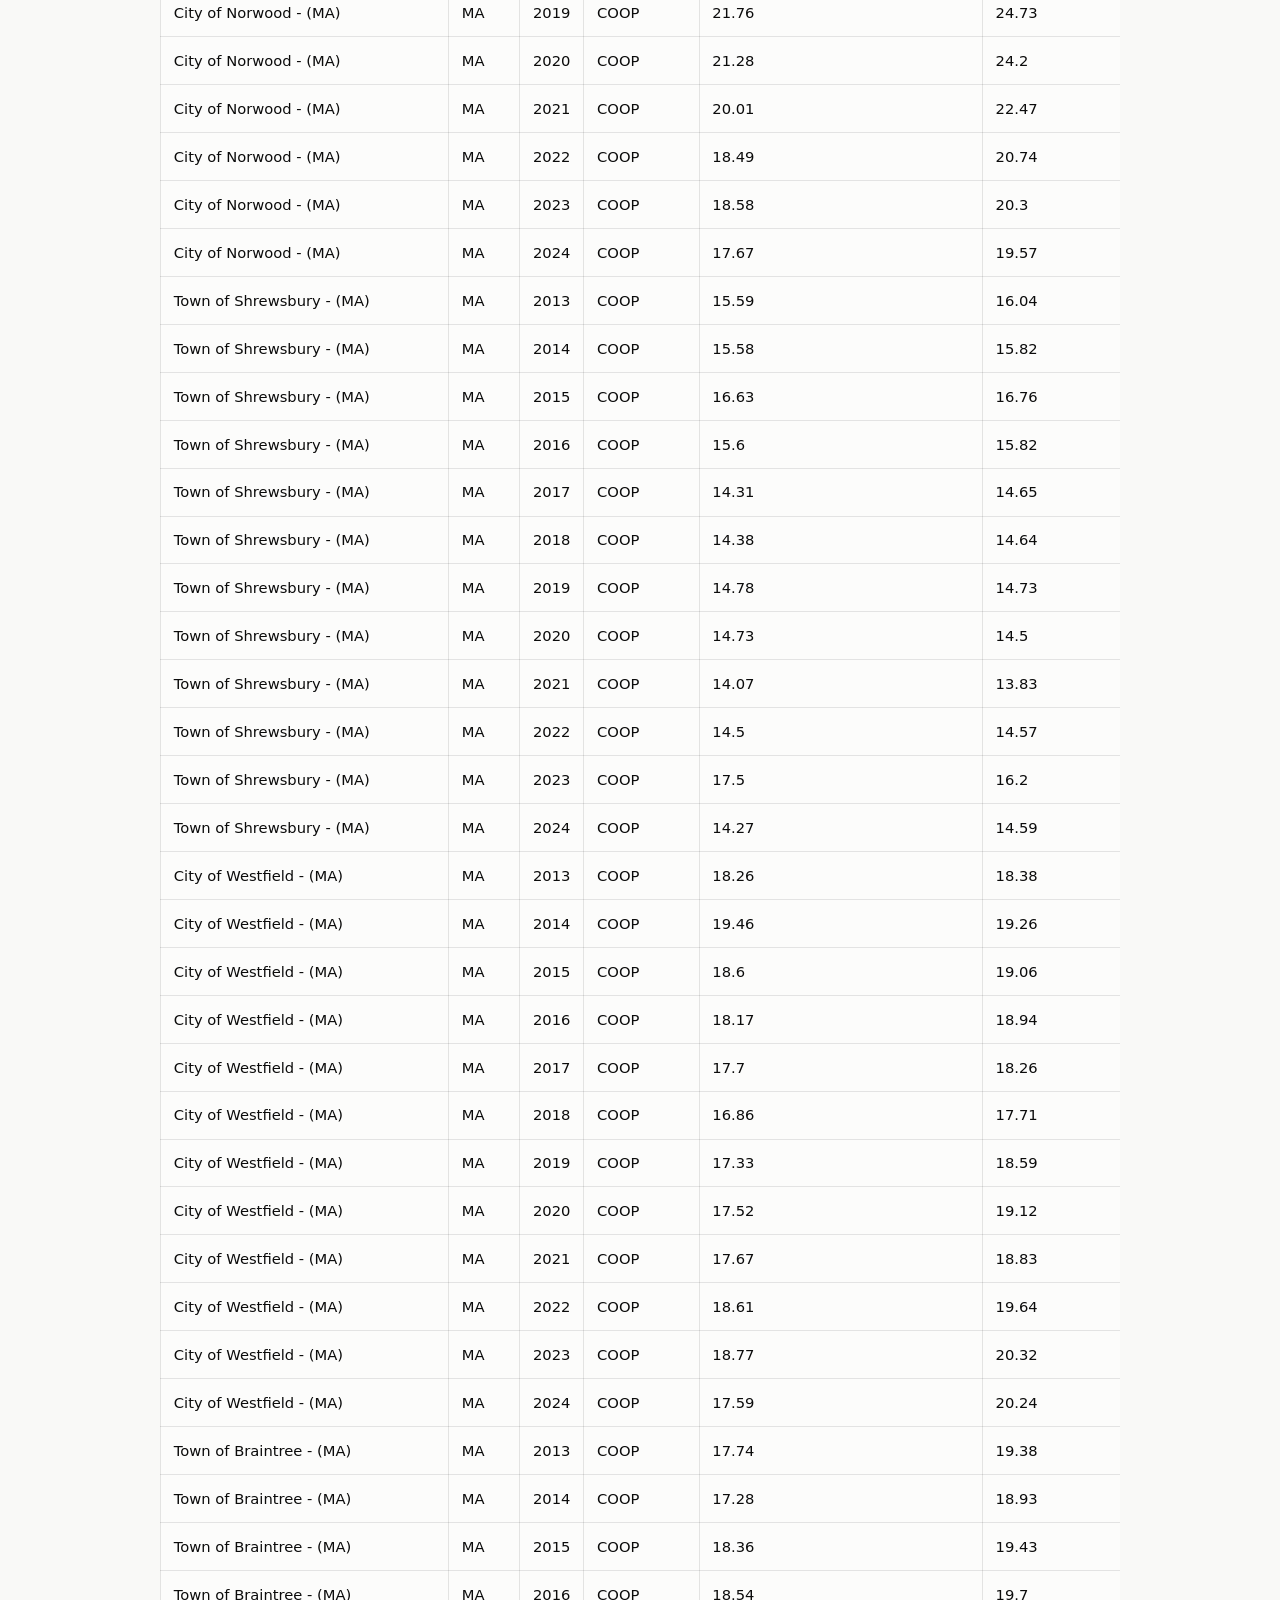
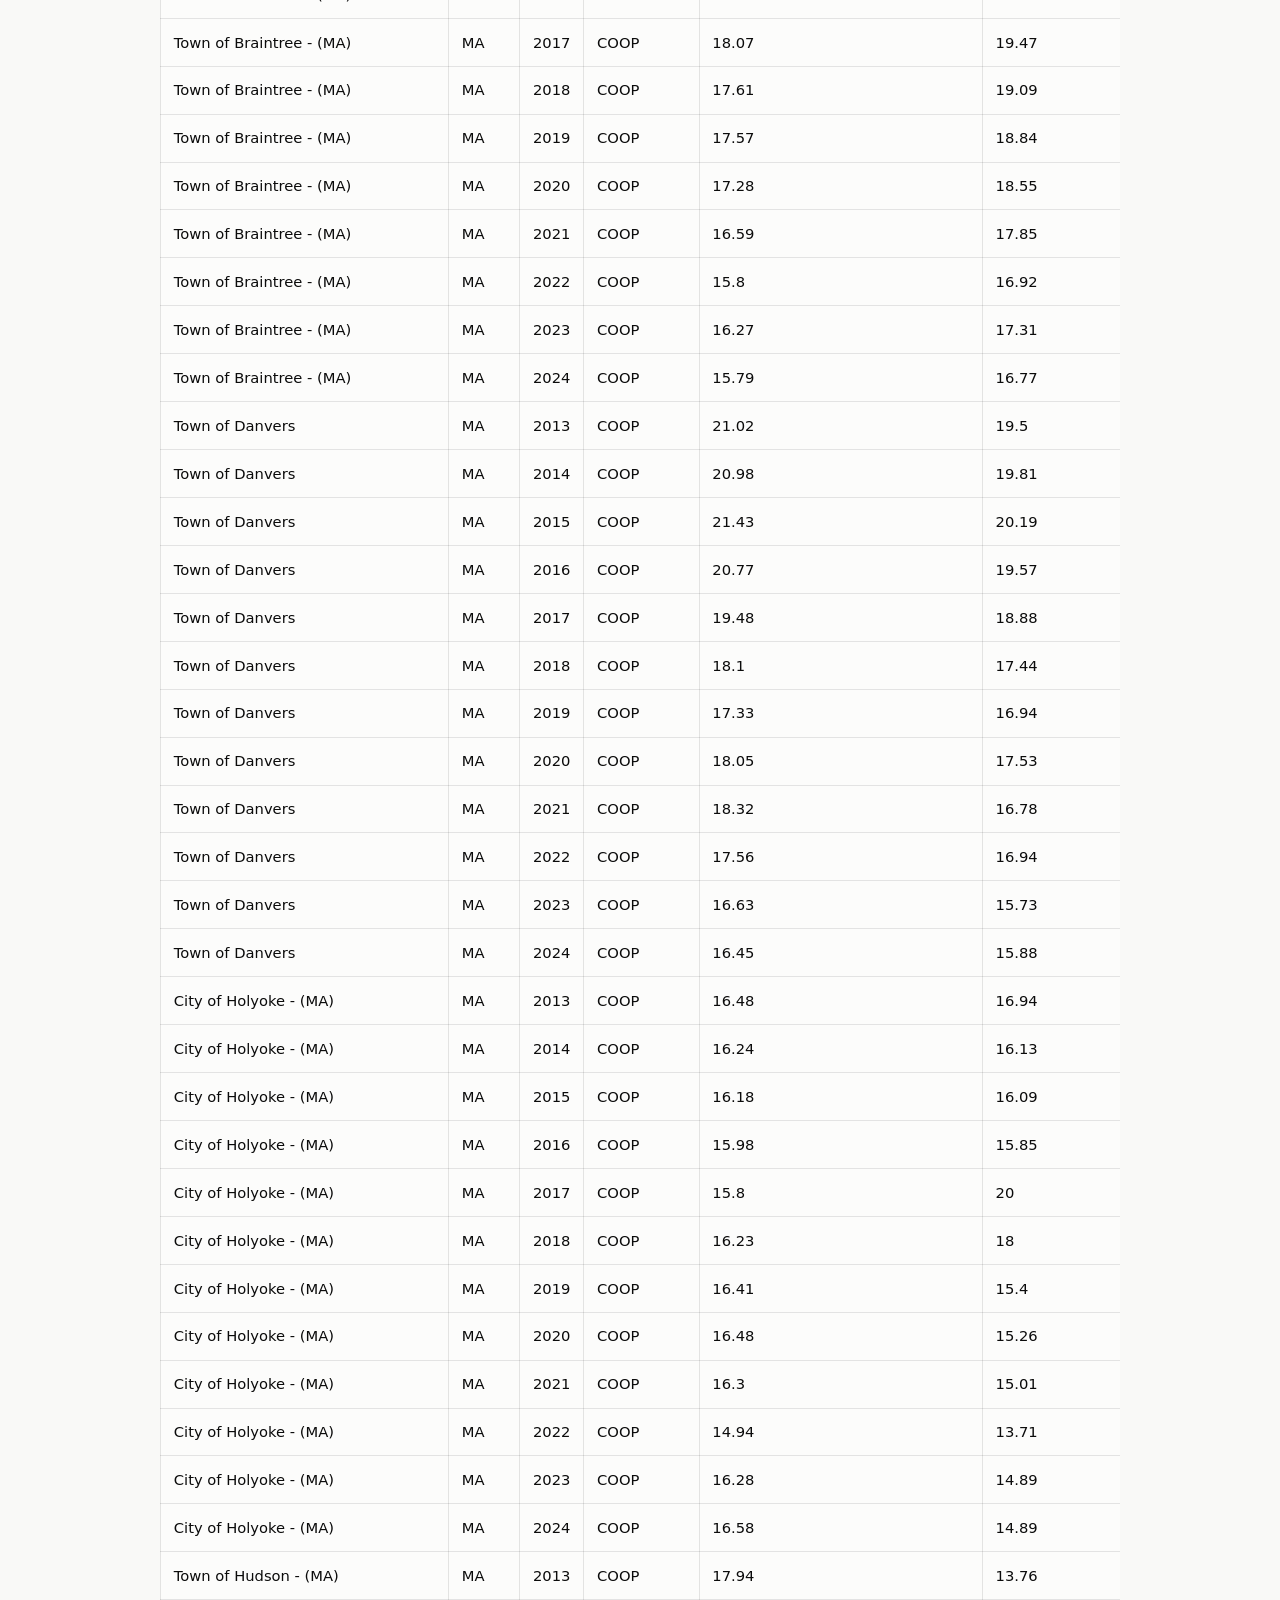
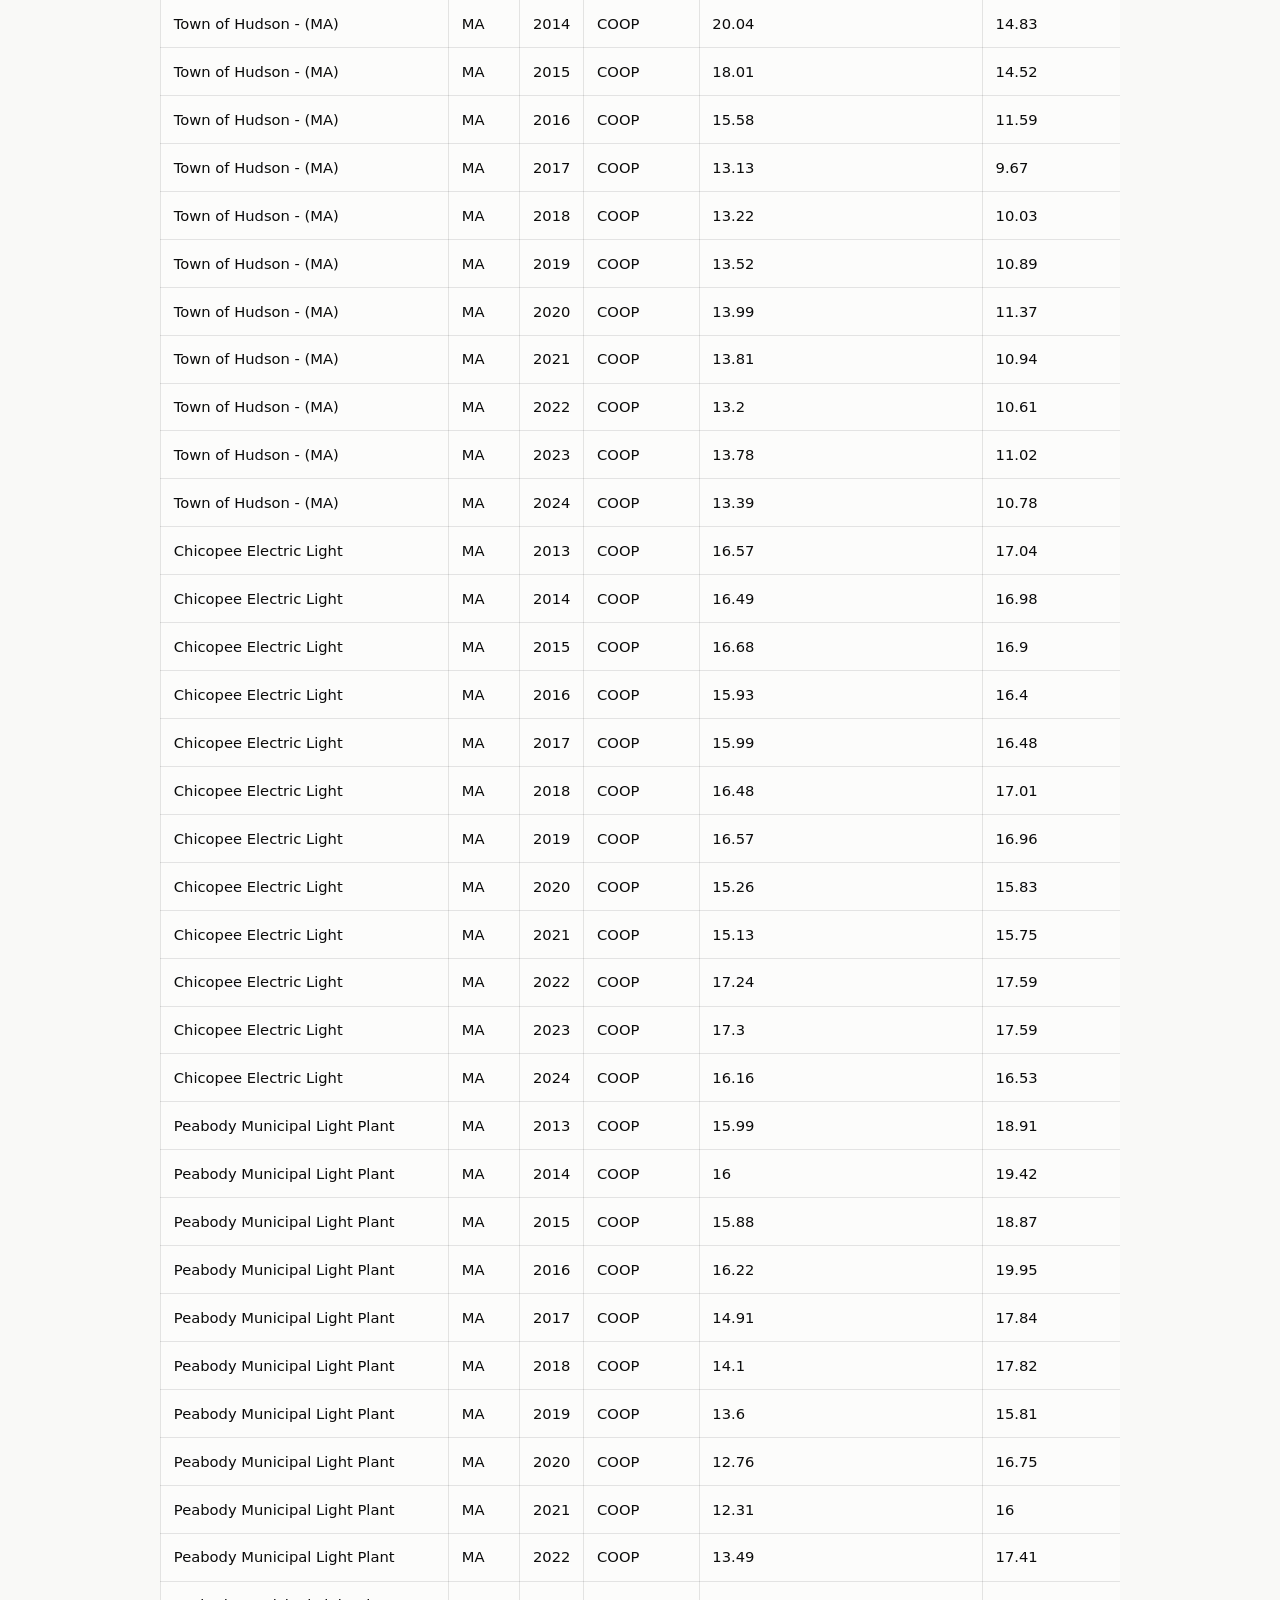
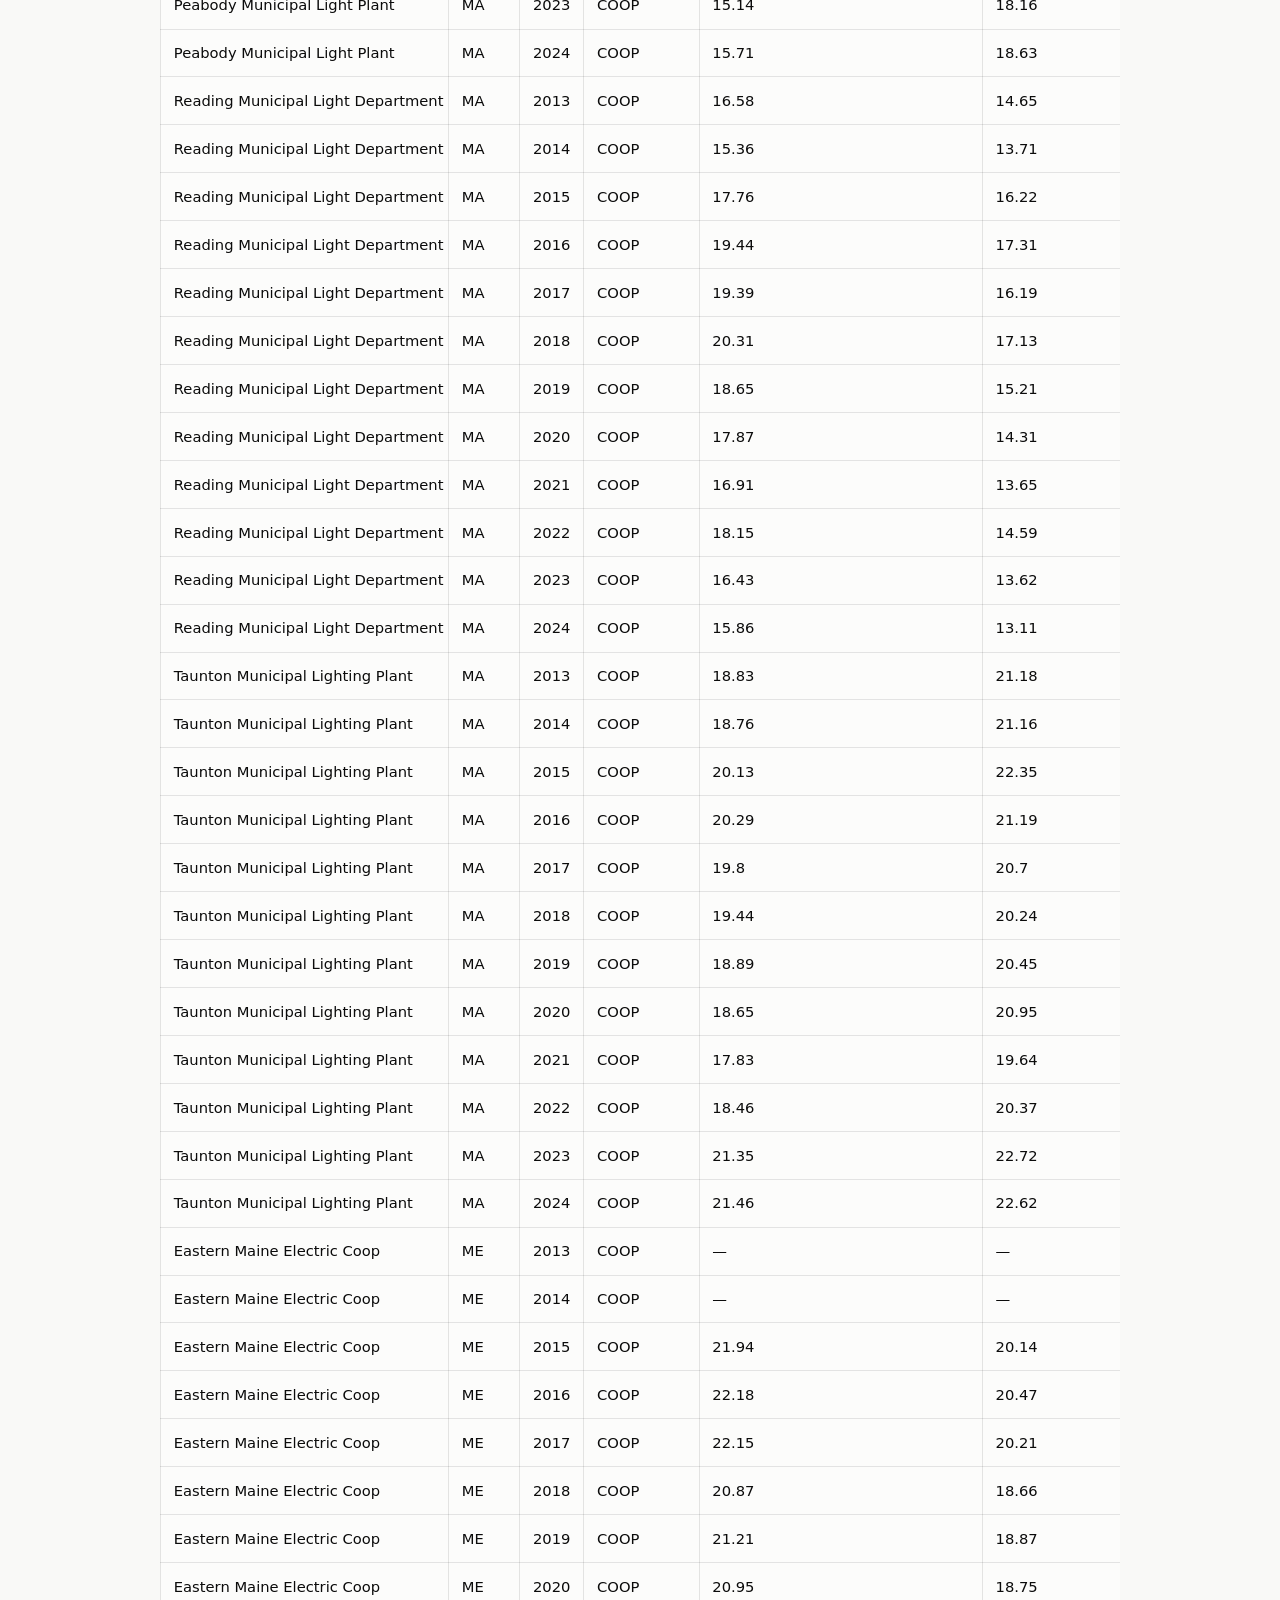
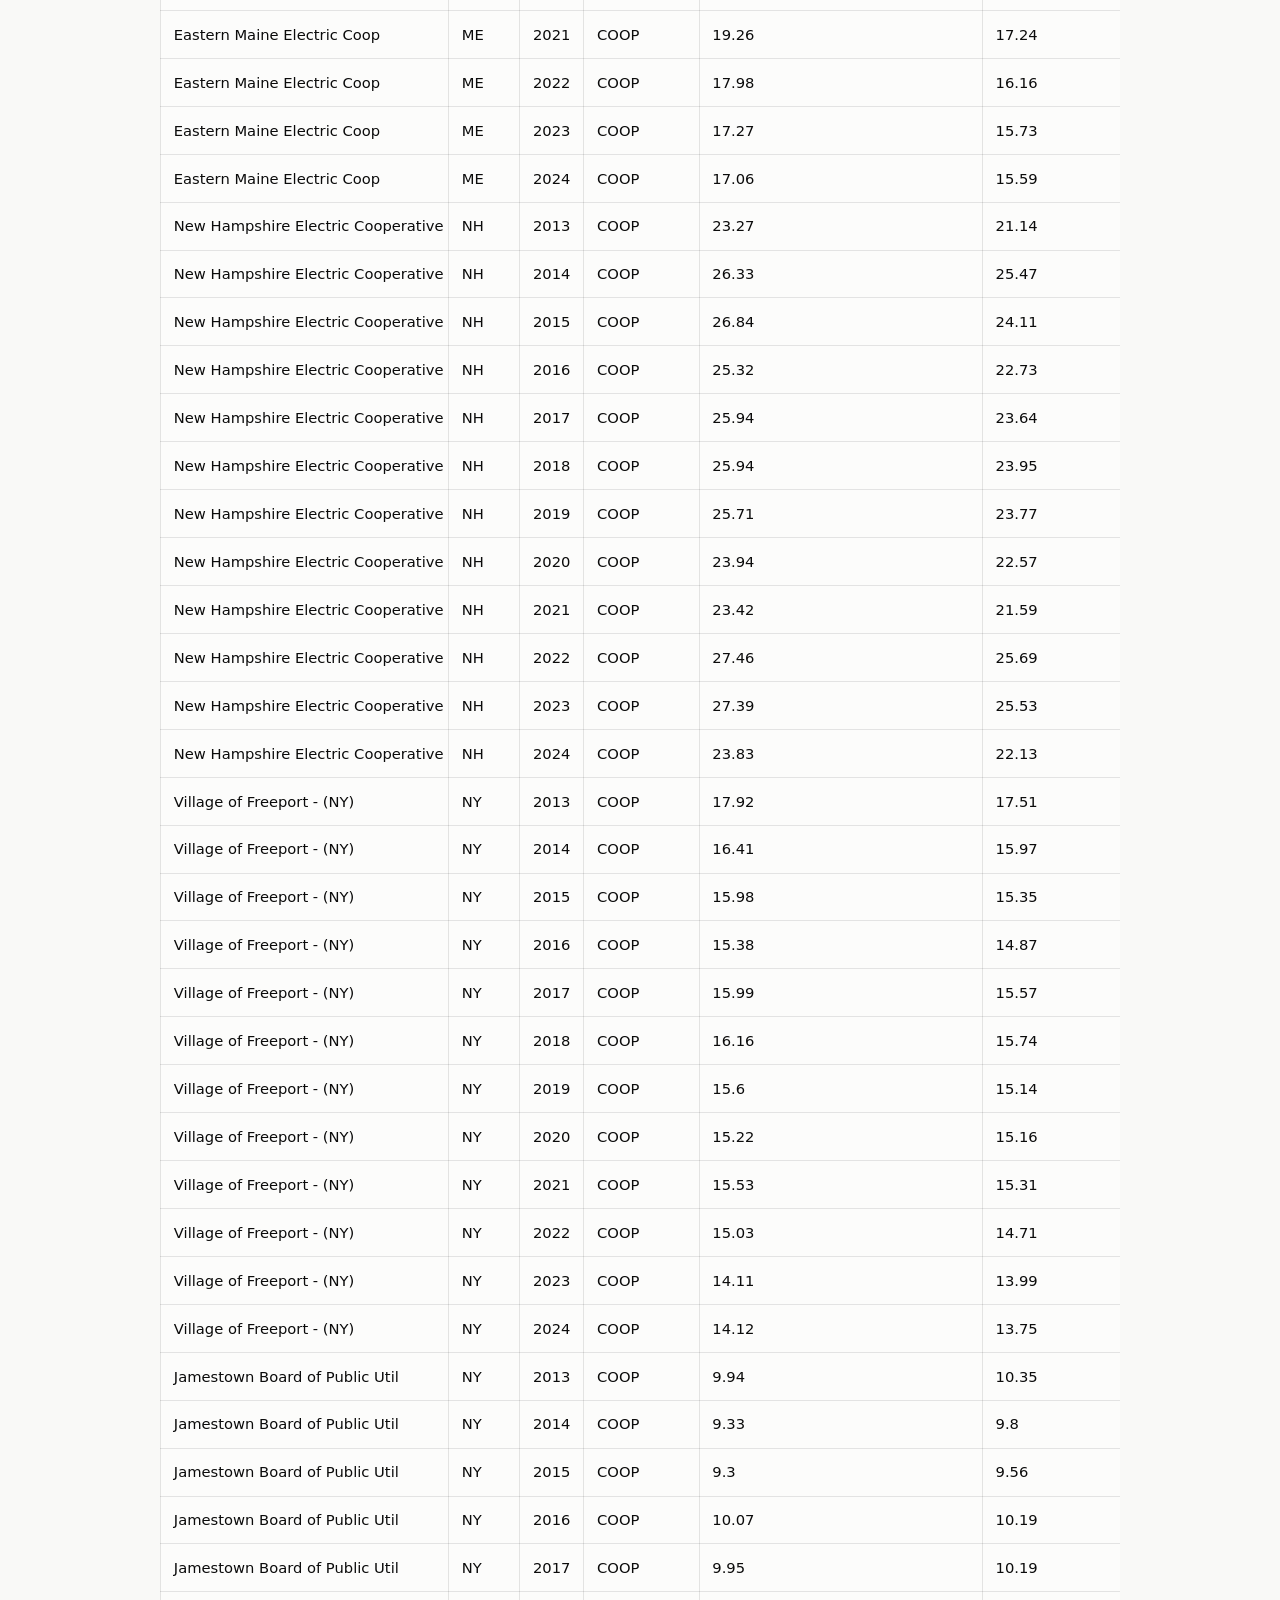
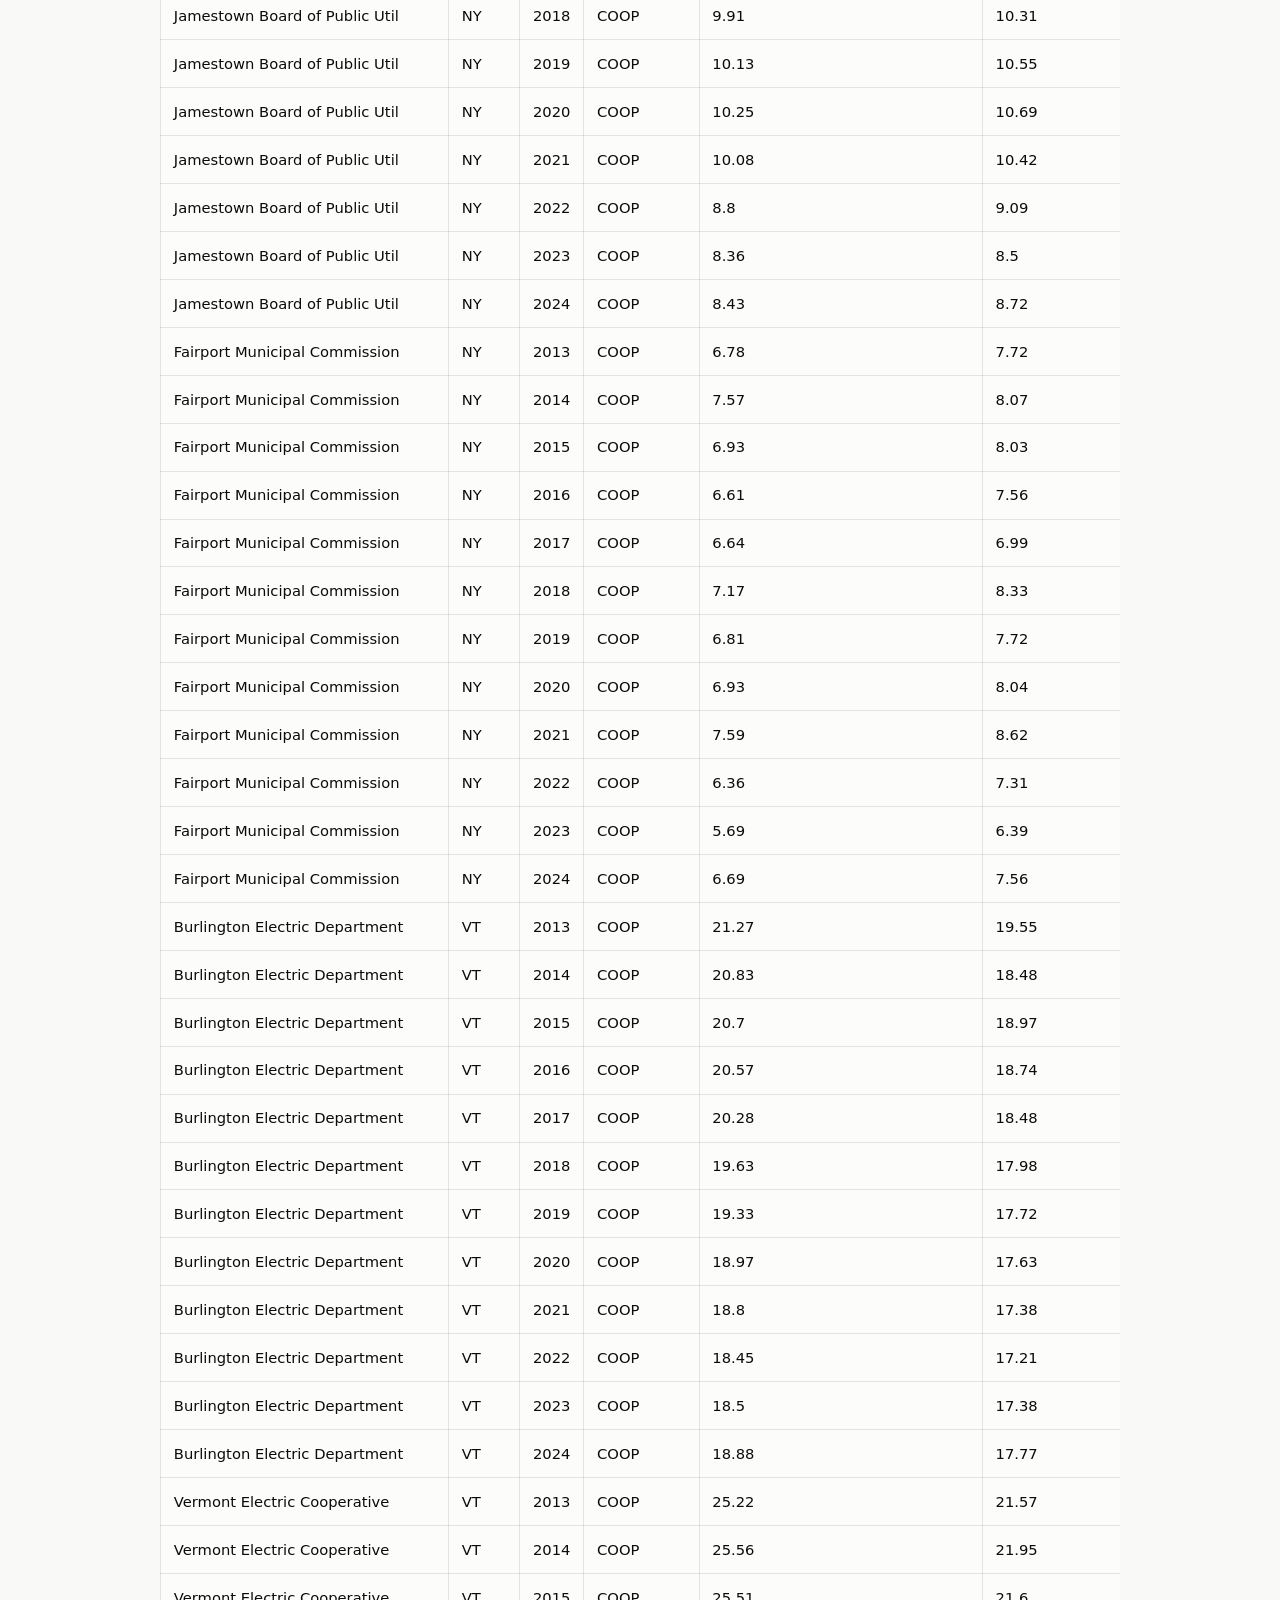
==== commit 386069ed: "Clarify model result uncertainty" ====
--- a/site/draft-panel-model.html
+++ b/site/draft-panel-model.html
@@ -5,7 +5,7 @@
   <meta name="viewport" content="width=device-width, initial-scale=1.0">
   <meta name="description" content="Panel estimates of utility ownership and bundled electricity prices in New York and New England, 2013–2024, with an exploratory SAIDI comparison.">
   <title>Price panel model | Utility ownership research</title>
-  <link rel="stylesheet" href="styles.css?v=20260901a">
+  <link rel="stylesheet" href="styles.css?v=20260901b">
 </head>
 <body>
   <header class="research-header draft-model-header">
@@ -135,6 +135,6 @@
   </footer>
 
   <script src="data/draft_panel_model_results.js?v=20260831b"></script>
-  <script src="draft-panel-model.js?v=20260831c"></script>
+  <script src="draft-panel-model.js?v=20260901d"></script>
 </body>
 </html>
--- a/site/styles.css
+++ b/site/styles.css
@@ -39,6 +39,8 @@
   --ownership-coop: #2f7a3d;
   --metric-price: #246f9e;
   --metric-roe: #7655a3;
+  --uncertain-ink: #7a4a09;
+  --uncertain-bg: #fff8e8;
 
   --iso-coal: #5f6368;
   --iso-oil: #94623b;
@@ -86,6 +88,8 @@
     --metric-price: #69b4e3;
     --metric-roe: #b797e3;
     --ownership-coop: #67b874;
+    --uncertain-ink: #e6b75f;
+    --uncertain-bg: #282218;
 
     --iso-coal: #92979c;
     --iso-oil: #c18a61;
@@ -881,6 +885,20 @@
   margin-top: 0.15rem;
   color: var(--ink-muted);
   font-size: 0.7rem;
+}
+
+.draft-model-result--uncertain,
+.draft-model-row--uncertain td {
+  background: var(--uncertain-bg);
+}
+
+.draft-table-interpretation {
+  display: block;
+  margin-top: 0.3rem;
+  color: var(--uncertain-ink);
+  font-size: 0.68rem;
+  font-weight: 700;
+  white-space: nowrap;
 }
 
 .draft-change-cell {
